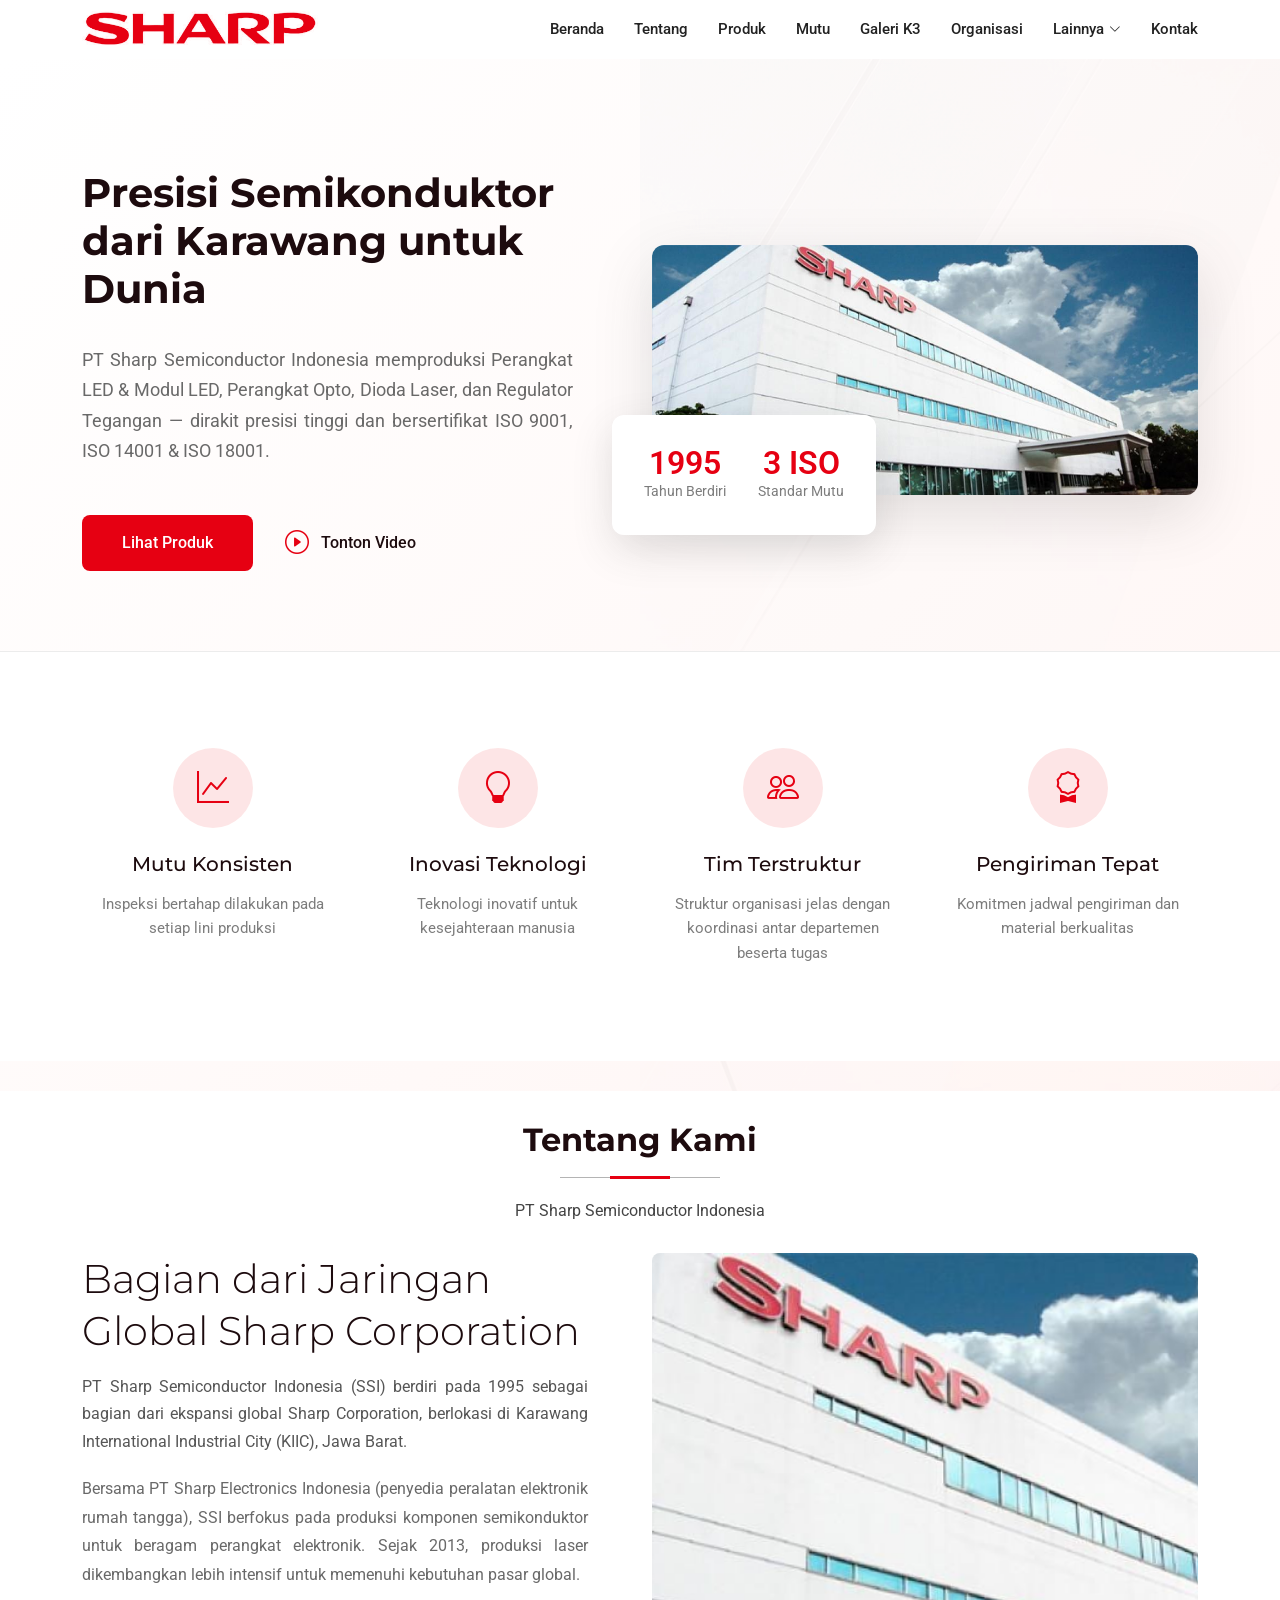
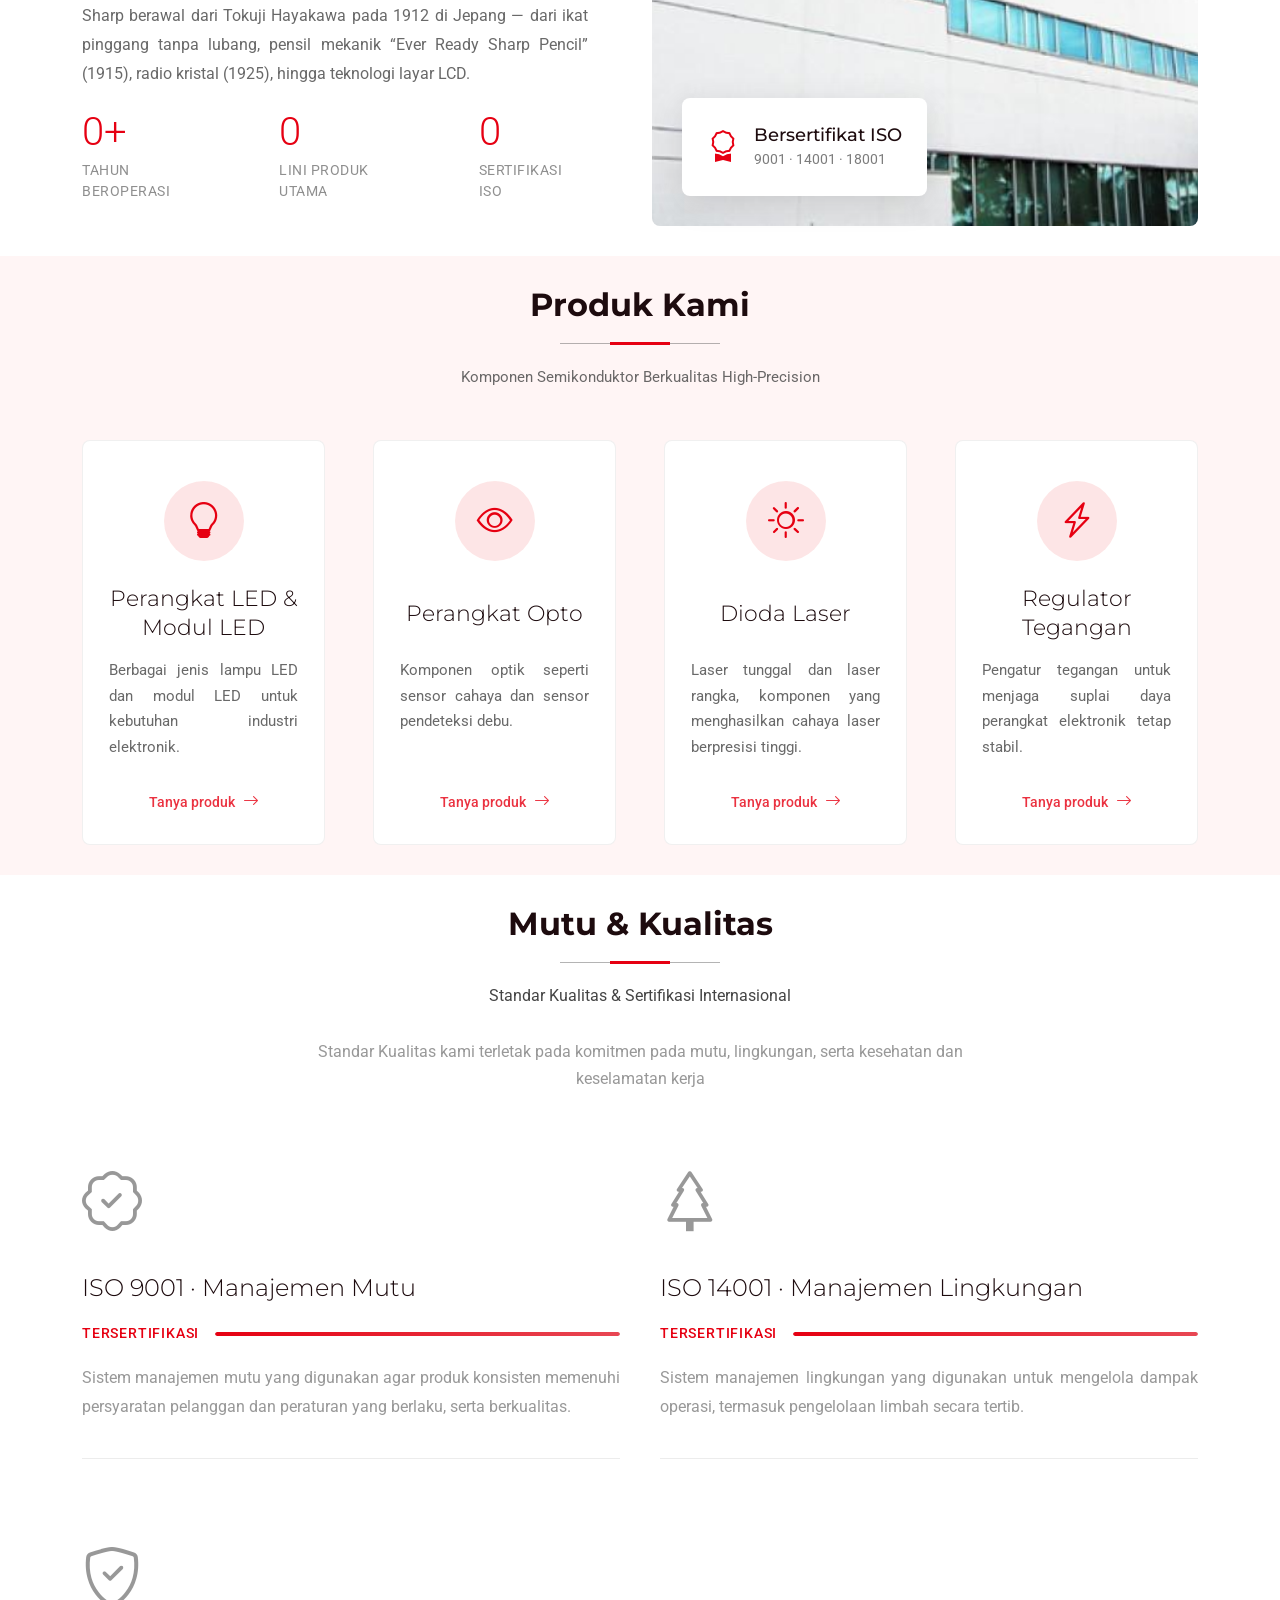
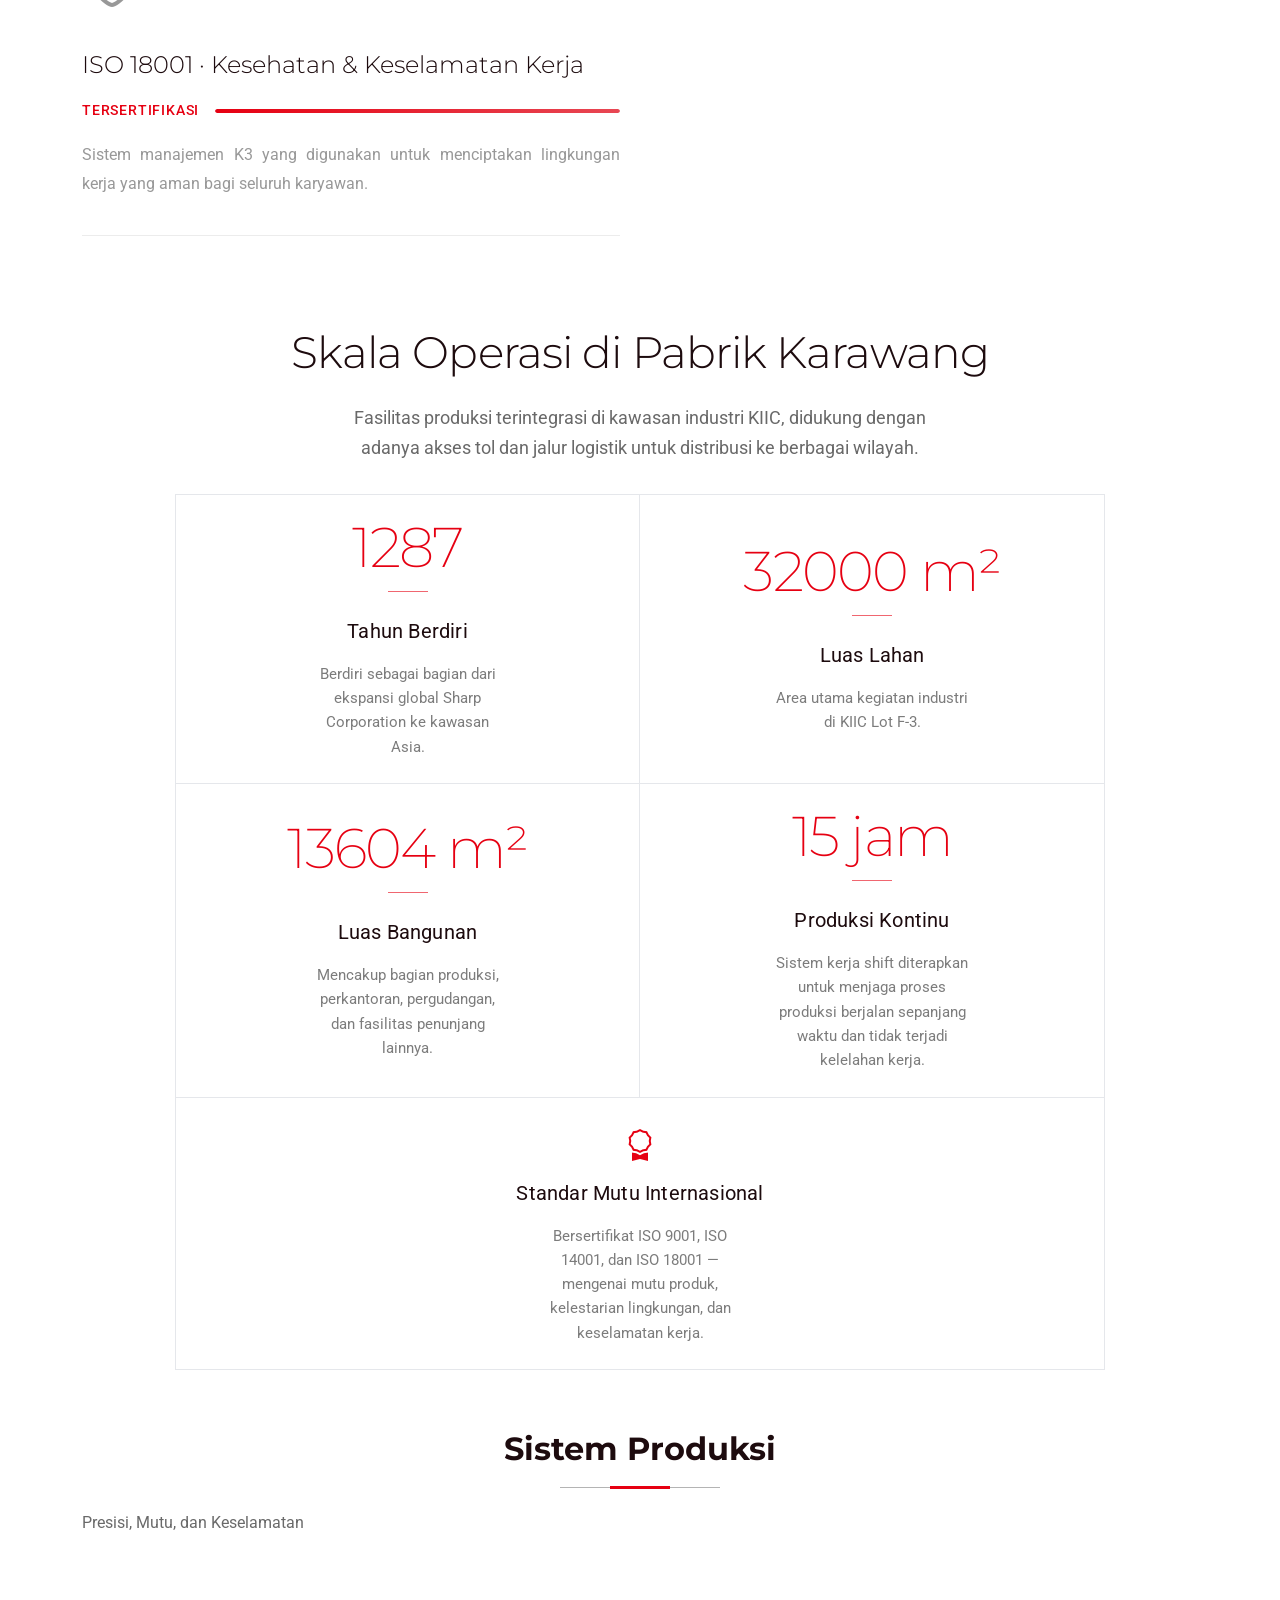
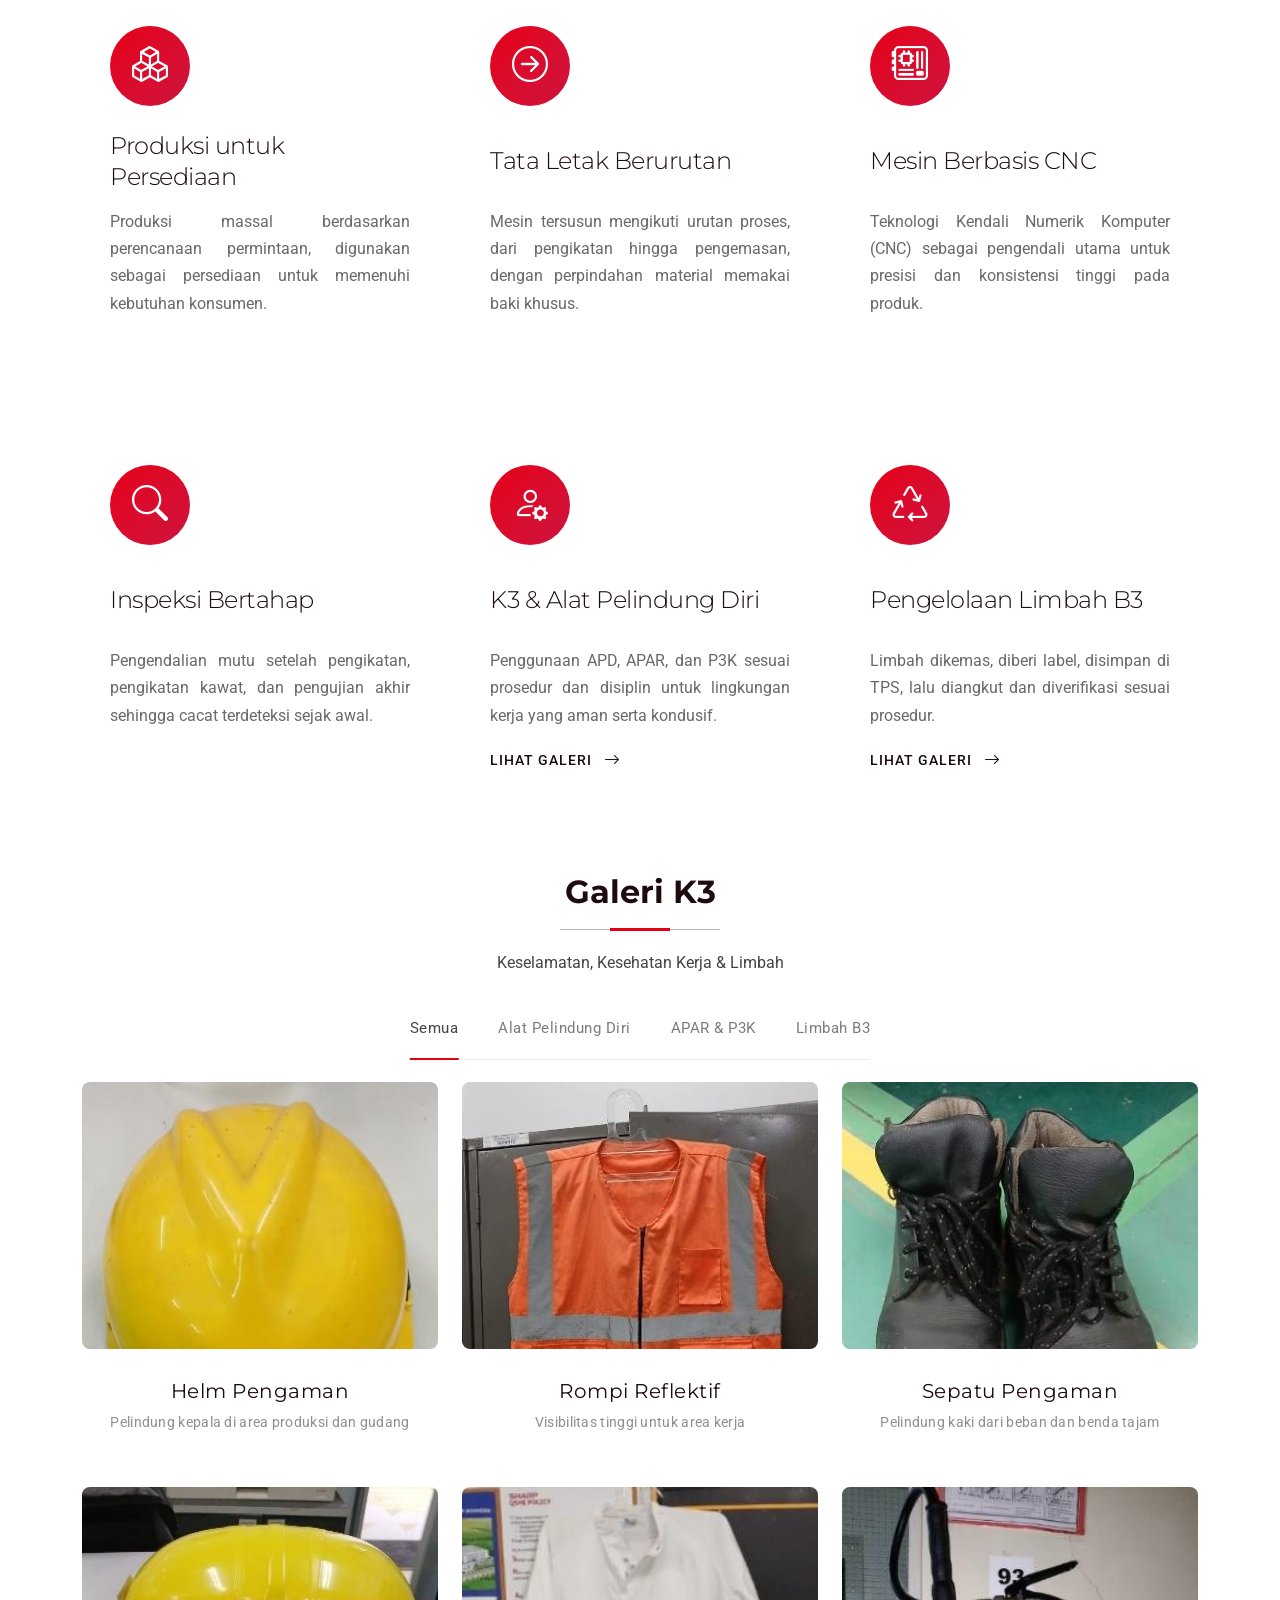
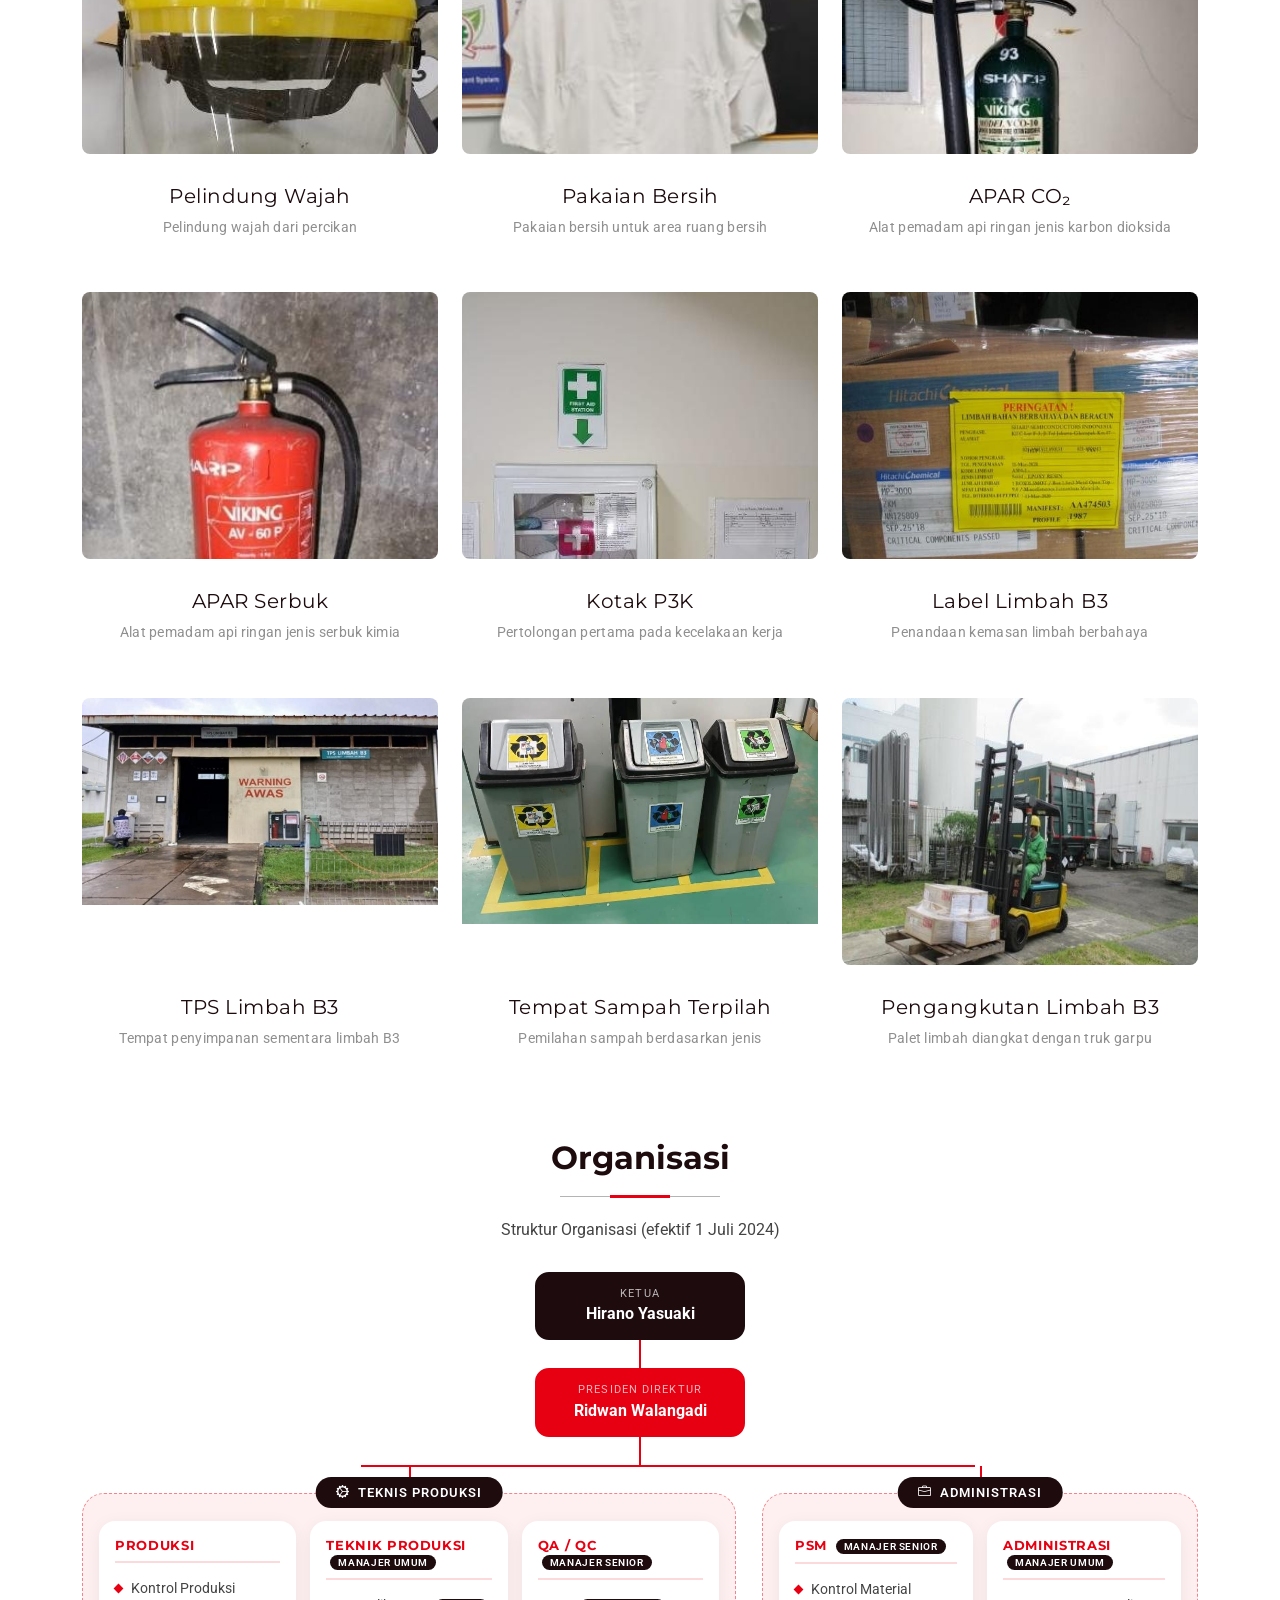
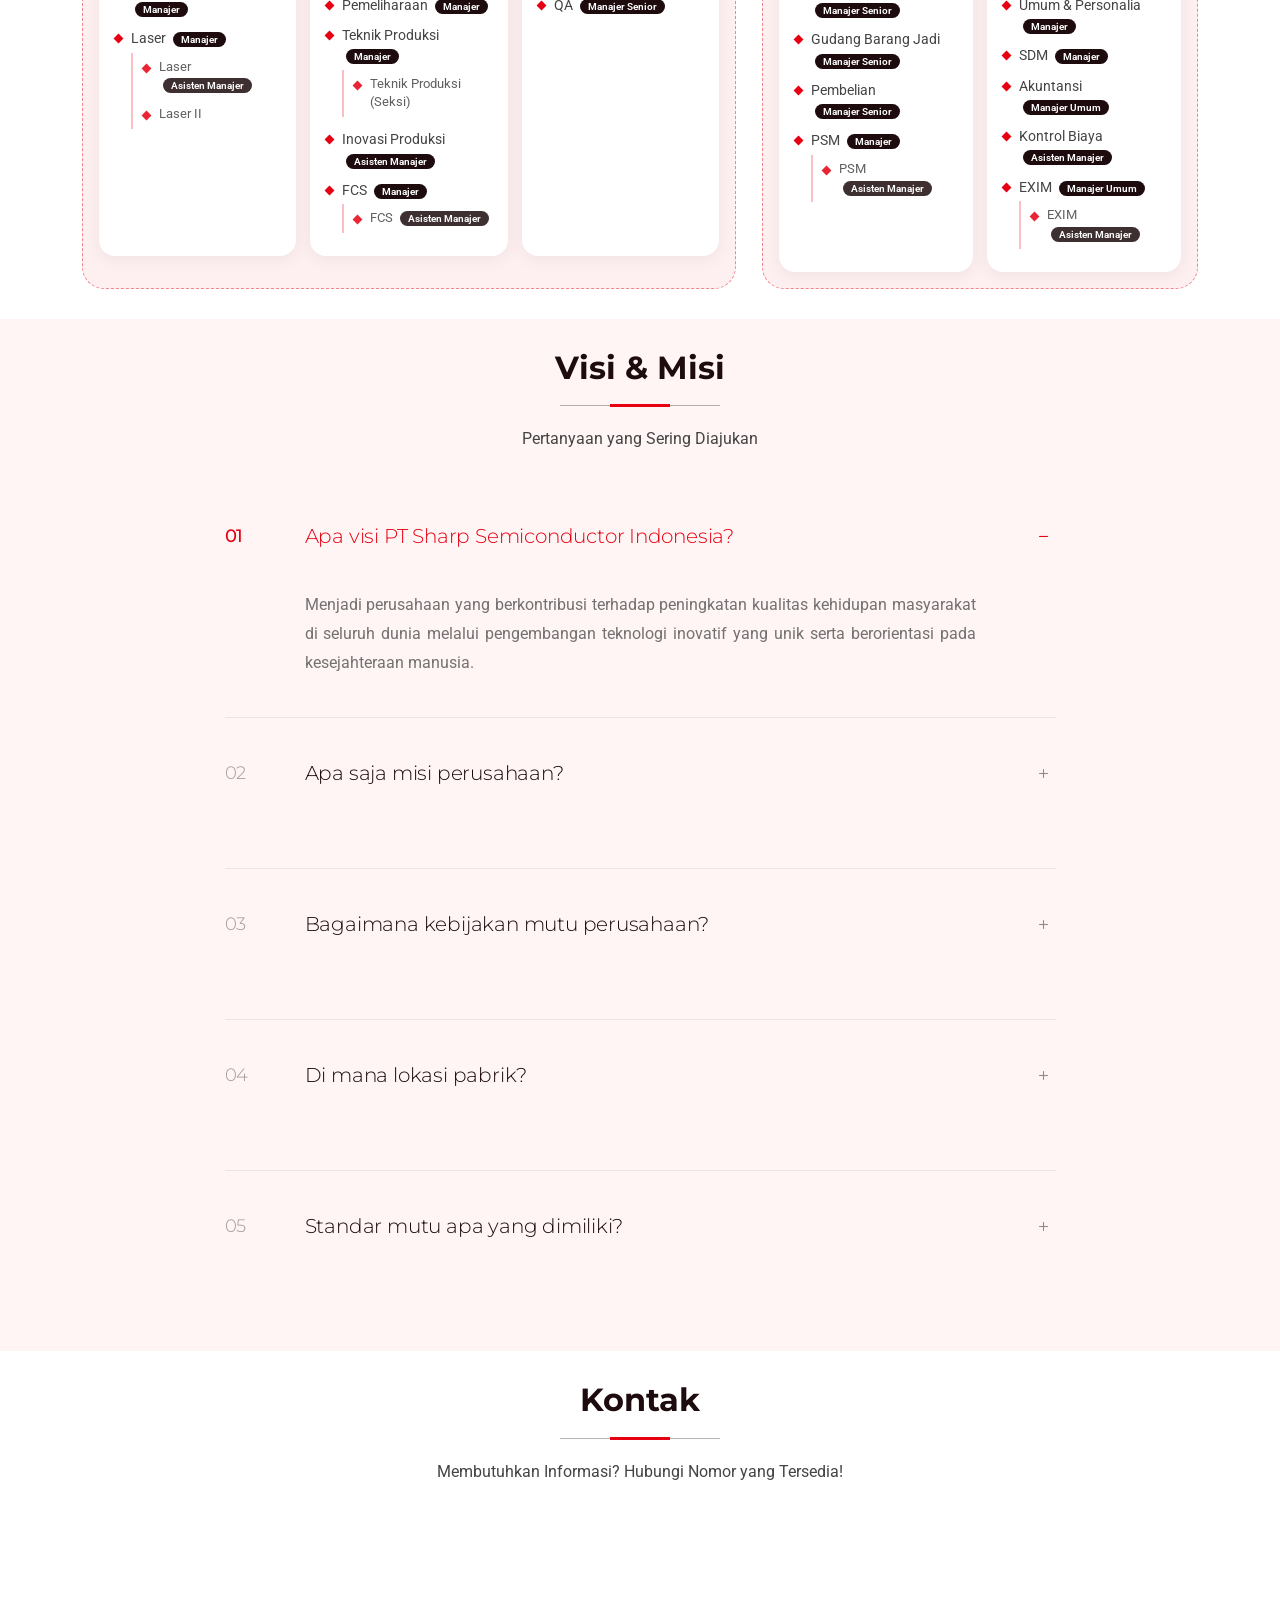
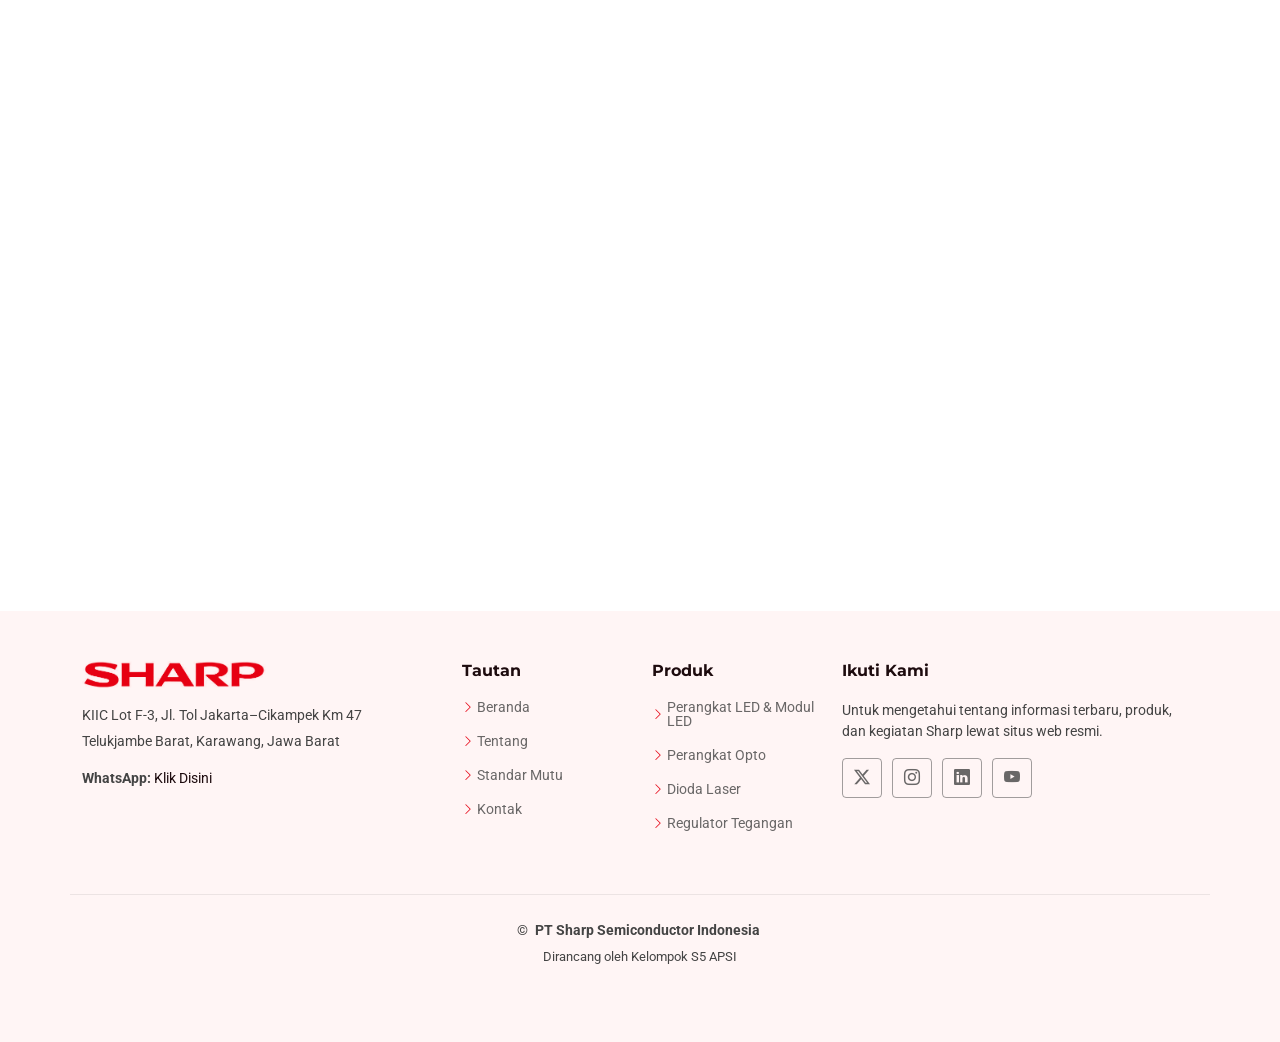
==== index.html @ a624e4e2 "Update index.html" ====
<!DOCTYPE html>
<html lang="id">

<head>
  <meta charset="utf-8">
  <meta content="width=device-width, initial-scale=1.0" name="viewport">
  <title>PT Sharp Semiconductor Indonesia — LED, Opto, Dioda Laser &amp; Regulator Tegangan</title>
  <meta name="description" content="PT Sharp Semiconductor Indonesia, Karawang: Perangkat LED &amp; Modul LED, Perangkat Opto, Dioda Laser, Regulator Tegangan. Bersertifikat ISO 9001, ISO 14001, ISO 18001.">
  <meta name="keywords" content="Sharp Semiconductor Indonesia, LED, perangkat opto, dioda laser, regulator tegangan, ISO 9001, ISO 14001, ISO 18001, Karawang">

  <!-- Favicons -->
  <link href="assets/img/favicon.png" rel="icon">
  <link href="assets/img/apple-touch-icon.png" rel="apple-touch-icon">

  <!-- Fonts -->
  <link href="https://fonts.googleapis.com" rel="preconnect">
  <link href="https://fonts.gstatic.com" rel="preconnect" crossorigin>
  <link href="https://fonts.googleapis.com/css2?family=Roboto:ital,wght@0,100;0,300;0,400;0,500;0,700;0,900;1,100;1,300;1,400;1,500;1,700;1,900&family=Open+Sans:ital,wght@0,300;0,400;0,500;0,600;0,700;0,800;1,300;1,400;1,500;1,600;1,700;1,800&family=Montserrat:ital,wght@0,100;0,200;0,300;0,400;0,500;0,600;0,700;0,800;0,900;1,100;1,200;1,300;1,400;1,500;1,600;1,700;1,800;1,900&display=swap" rel="stylesheet">

  <!-- Vendor CSS Files -->
  <link href="assets/vendor/bootstrap/css/bootstrap.min.css" rel="stylesheet">
  <link href="assets/vendor/bootstrap-icons/bootstrap-icons.css" rel="stylesheet">
  <link href="assets/vendor/aos/aos.css" rel="stylesheet">
  <link href="assets/vendor/glightbox/css/glightbox.min.css" rel="stylesheet">
  <link href="assets/vendor/swiper/swiper-bundle.min.css" rel="stylesheet">

  <!-- Main CSS File -->
  <link href="assets/css/main.css" rel="stylesheet">
  <link href="assets/css/sharp-extras.css" rel="stylesheet">

  <!-- =======================================================
  * Template Name: CoreBiz
  * Template URL: https://bootstrapmade.com/corebiz-bootstrap-business-template/
  * Updated: Aug 30 2025 with Bootstrap v5.3.8
  * Author: BootstrapMade.com
  * License: https://bootstrapmade.com/license/
  ======================================================== -->
</head>

<body class="index-page">

  <header id="header" class="header sticky-top">

      <div class="container position-relative d-flex align-items-center justify-content-between">
        <a href="index.html" class="logo d-flex align-items-center">
          <img src="assets/img/sharp/logo-red.png" alt="SHARP">
        </a>

        <nav id="navmenu" class="navmenu">
          <ul>
            <li><a href="#hero" class="active">Beranda</a></li>
            <li><a href="#about">Tentang</a></li>
            <li><a href="#featured-services">Produk</a></li>
            <li><a href="#skills">Mutu</a></li>
            <li><a href="#portfolio">Galeri K3</a></li>
            <li><a href="#team">Organisasi</a></li>
            <li class="dropdown"><a href="#"><span>Lainnya</span> <i class="bi bi-chevron-down toggle-dropdown"></i></a>
              <ul>
                <li><a href="#services">Sistem Produksi</a></li>
                <li><a href="#faq">Visi, Misi &amp; Kebijakan Mutu</a></li>
                <li><a href="#lokasi">Lokasi &amp; Peta</a></li>
              </ul>
            </li>
            <li><a href="#contact">Kontak</a></li>
          </ul>
          <i class="mobile-nav-toggle d-xl-none bi bi-list"></i>
        </nav>

      </div>

    </div>

  </header>

  <main class="main">

    <!-- Hero Section -->
    <section id="hero" class="hero section">

      <div class="hero-content">
        <div class="container">
          <div class="row align-items-center">
            <div class="col-lg-6" data-aos="fade-up" data-aos-delay="100">
              <div class="content">
                <h1>Presisi Semikonduktor dari Karawang untuk Dunia</h1>
                <p>PT Sharp Semiconductor Indonesia memproduksi Perangkat LED &amp; Modul LED, Perangkat Opto, Dioda Laser, dan Regulator Tegangan — dirakit presisi tinggi dan bersertifikat ISO 9001, ISO 14001 &amp; ISO 18001.</p>
                <div class="cta-group">
                  <a href="#featured-services" class="btn-primary">Lihat Produk</a>
                  <a href="https://youtu.be/_nTZShgOJjQ" class="btn-secondary glightbox">
                    <i class="bi bi-play-circle"></i>
                    <span>Tonton Video</span>
                  </a>
                </div>
              </div>
            </div>
            <div class="col-lg-6" data-aos="fade-up" data-aos-delay="200">
              <div class="hero-image">
                <img src="assets/img/sharp/gedung.jpg" alt="Gedung PT Sharp Semiconductor Indonesia" class="img-fluid">
                <div class="floating-card" data-aos="fade-up" data-aos-delay="300">
                  <div class="card-content">
                    <div class="metric">
                      <span class="number">1995</span>
                      <span class="label">Tahun Berdiri</span>
                    </div>
                    <div class="metric">
                      <span class="number">3 ISO</span>
                      <span class="label">Standar Mutu</span>
                    </div>
                  </div>
                </div>
              </div>
            </div>
          </div>
        </div>

        <div class="hero-features">
          <div class="container">
            <div class="row">
              <div class="col-lg-3 col-md-6" data-aos="fade-up" data-aos-delay="100">
                <div class="feature-item">
                  <div class="icon">
                    <i class="bi bi-graph-up"></i>
                  </div>
                  <h4>Mutu Konsisten</h4>
                  <p>Inspeksi bertahap dilakukan pada setiap lini produksi</p>
                </div>
              </div>
              <div class="col-lg-3 col-md-6" data-aos="fade-up" data-aos-delay="200">
                <div class="feature-item">
                  <div class="icon">
                    <i class="bi bi-lightbulb"></i>
                  </div>
                  <h4>Inovasi Teknologi</h4>
                  <p>Teknologi inovatif untuk kesejahteraan manusia</p>
                </div>
              </div>
              <div class="col-lg-3 col-md-6" data-aos="fade-up" data-aos-delay="300">
                <div class="feature-item">
                  <div class="icon">
                    <i class="bi bi-people"></i>
                  </div>
                  <h4>Tim Terstruktur</h4>
                  <p>Struktur organisasi jelas dengan koordinasi antar departemen beserta tugas</p>
                </div>
              </div>
              <div class="col-lg-3 col-md-6" data-aos="fade-up" data-aos-delay="400">
                <div class="feature-item">
                  <div class="icon">
                    <i class="bi bi-award"></i>
                  </div>
                  <h4>Pengiriman Tepat</h4>
                  <p>Komitmen jadwal pengiriman dan material berkualitas</p>
                </div>
              </div>
            </div>
          </div>
        </div>

      </div>

    </section><!-- /Hero Section -->

<!-- About Section -->
    <section id="about" class="about section">

      <!-- Section Title -->
      <div class="container section-title" data-aos="fade-up">
        <h2>Tentang Kami</h2>
        <p>PT Sharp Semiconductor Indonesia</p>
      </div><!-- End Section Title -->

      <div class="container" data-aos="fade-up" data-aos-delay="100">

        <div class="row">
          <div class="col-lg-6" data-aos="fade-right" data-aos-delay="200">
            <div class="content">
              <h2>Bagian dari Jaringan Global Sharp Corporation</h2>
              <p class="lead">PT Sharp Semiconductor Indonesia (SSI) berdiri pada 1995 sebagai bagian dari ekspansi global Sharp Corporation, berlokasi di Karawang International Industrial City (KIIC), Jawa Barat.</p>

              <div class="description">
                <p>Bersama PT Sharp Electronics Indonesia (penyedia peralatan elektronik rumah tangga), SSI berfokus pada produksi komponen semikonduktor untuk beragam perangkat elektronik. Sejak 2013, produksi laser dikembangkan lebih intensif untuk memenuhi kebutuhan pasar global.</p>

                <p>Sharp berawal dari Tokuji Hayakawa pada 1912 di Jepang — dari ikat pinggang tanpa lubang, pensil mekanik “Ever Ready Sharp Pencil” (1915), radio kristal (1925), hingga teknologi layar LCD.</p>
              </div>

              <div class="stats-row">
                <div class="stat-item" data-aos="fade-up" data-aos-delay="300">
                  <div class="stat-number">
                    <span data-purecounter-start="0" data-purecounter-end="30" data-purecounter-duration="1" class="purecounter"></span>+
                  </div>
                  <div class="stat-label">Tahun Beroperasi</div>
                </div>

                <div class="stat-item" data-aos="fade-up" data-aos-delay="400">
                  <div class="stat-number">
                    <span data-purecounter-start="0" data-purecounter-end="4" data-purecounter-duration="1" class="purecounter"></span>
                  </div>
                  <div class="stat-label">Lini Produk Utama</div>
                </div>

                <div class="stat-item" data-aos="fade-up" data-aos-delay="500">
                  <div class="stat-number">
                    <span data-purecounter-start="0" data-purecounter-end="3" data-purecounter-duration="1" class="purecounter"></span>
                  </div>
                  <div class="stat-label">Sertifikasi ISO</div>
                </div>
              </div><!-- End Stats Row -->
            </div>
          </div>

          <div class="col-lg-6" data-aos="fade-left" data-aos-delay="200">
            <div class="image-container">
              <img src="assets/img/sharp/gedung.jpg" alt="Gedung PT Sharp Semiconductor Indonesia" class="img-fluid" style="object-fit:cover;object-position:38% center;width:100%;height:100%">
              <div class="image-overlay">
                <div class="overlay-content">
                  <i class="bi bi-award"></i>
                  <div class="overlay-text">
                    <h4>Bersertifikat ISO</h4>
                    <p>9001 · 14001 · 18001</p>
                  </div>
                </div>
              </div>
            </div>
          </div>
        </div>

      </div>

    </section><!-- /About Section -->
    
    <!-- Featured Services Section -->
    <section id="featured-services" class="featured-services section light-background">
      <div class="container section-title" data-aos="fade-up">
  <h2>Produk Kami</h2>
  <p style="text-align: center;">Komponen Semikonduktor Berkualitas High-Precision</p>
</div><!-- End Section Title -->
      <div class="container" data-aos="fade-up" data-aos-delay="100">

        <div class="row g-5">

          <div class="col-lg-3 col-md-6" data-aos="fade-up" data-aos-delay="200">
            <div class="service-item">
              <div class="service-icon">
                <i class="bi bi-lightbulb"></i>
              </div>
              <h3>Perangkat LED &amp; Modul LED</h3>
              <p>Berbagai jenis lampu LED dan modul LED untuk kebutuhan industri elektronik.</p>
              <a href="#contact" class="service-link" data-wa="Halo Sharp Semiconductor Indonesia, saya tertarik dengan produk Perangkat LED &amp; Modul LED. Boleh minta informasi spesifikasi dan prosedur pemesanannya?">
                <span>Tanya produk</span>
                <i class="bi bi-arrow-right"></i>
              </a>
            </div>
          </div><!-- End Service Item -->

          <div class="col-lg-3 col-md-6" data-aos="fade-up" data-aos-delay="300">
            <div class="service-item">
              <div class="service-icon">
                <i class="bi bi-eye"></i>
              </div>
              <h3>Perangkat Opto</h3>
              <p>Komponen optik seperti sensor cahaya dan sensor pendeteksi debu.</p>
              <a href="#contact" class="service-link" data-wa="Halo Sharp Semiconductor Indonesia, saya ingin bertanya mengenai produk Perangkat Opto. Mohon informasinya.">
                <span>Tanya produk</span>
                <i class="bi bi-arrow-right"></i>
              </a>
            </div>
          </div><!-- End Service Item -->

          <div class="col-lg-3 col-md-6" data-aos="fade-up" data-aos-delay="400">
            <div class="service-item">
              <div class="service-icon">
                <i class="bi bi-brightness-high"></i>
              </div>
              <h3>Dioda Laser</h3>
              <p>Laser tunggal dan laser rangka, komponen yang menghasilkan cahaya laser berpresisi tinggi.</p>
              <a href="#contact" class="service-link" data-wa="Halo Sharp Semiconductor Indonesia, saya ingin mengetahui lebih lanjut tentang produk Dioda Laser. Boleh dibantu informasinya?">
                <span>Tanya produk</span>
                <i class="bi bi-arrow-right"></i>
              </a>
            </div>
          </div><!-- End Service Item -->

          <div class="col-lg-3 col-md-6" data-aos="fade-up" data-aos-delay="500">
            <div class="service-item">
              <div class="service-icon">
                <i class="bi bi-lightning-charge"></i>
              </div>
              <h3>Regulator Tegangan</h3>
              <p>Pengatur tegangan untuk menjaga suplai daya perangkat elektronik tetap stabil.</p>
              <a href="#contact" class="service-link" data-wa="Halo Sharp Semiconductor Indonesia, saya ingin bertanya mengenai produk Regulator Tegangan. Mohon informasi detailnya.">
                <span>Tanya produk</span>
                <i class="bi bi-arrow-right"></i>
              </a>
            </div>
          </div><!-- End Service Item -->

        </div>

      </div>
</section><!-- /Featured Services Section -->
    
    <!-- Skills Section -->
    <section id="skills" class="skills section">

      <!-- Section Title -->
      <div class="container section-title" data-aos="fade-up">
        <h2>Mutu & Kualitas</h2>
        <p>Standar Kualitas & Sertifikasi Internasional</p>
      </div><!-- End Section Title -->

      <div class="container" data-aos="fade-up" data-aos-delay="100">
        <div class="row justify-content-center">
          <div class="col-lg-8">
            <div class="intro-content text-center mb-5" data-aos="fade-up" data-aos-delay="150">
              <p class="lead-text">Standar Kualitas kami terletak pada komitmen pada mutu, lingkungan, serta kesehatan dan keselamatan kerja</p>
            </div>
          </div>
        </div>

        <div class="skills-grid">
          <div class="skill-item skills-animation" data-aos="fade-up" data-aos-delay="200">
            <div class="skill-icon">
              <i class="bi bi-patch-check"></i>
            </div>
            <h3 class="skill-name">ISO 9001 · Manajemen Mutu</h3>
            <div class="skill-level">
              <span class="level-text">Tersertifikasi</span>
              <div class="progress-track progress">
                <div class="progress-bar" role="progressbar" aria-valuenow="100" aria-valuemin="0" aria-valuemax="100"></div>
              </div>
            </div>
            <p class="skill-description">Sistem manajemen mutu yang digunakan agar produk konsisten memenuhi persyaratan pelanggan dan peraturan yang berlaku, serta berkualitas.</p>
          </div>
          <div class="skill-item skills-animation" data-aos="fade-up" data-aos-delay="250">
            <div class="skill-icon">
              <i class="bi bi-tree"></i>
            </div>
            <h3 class="skill-name">ISO 14001 · Manajemen Lingkungan</h3>
            <div class="skill-level">
              <span class="level-text">Tersertifikasi</span>
              <div class="progress-track progress">
                <div class="progress-bar" role="progressbar" aria-valuenow="100" aria-valuemin="0" aria-valuemax="100"></div>
              </div>
            </div>
            <p class="skill-description">Sistem manajemen lingkungan yang digunakan untuk mengelola dampak operasi, termasuk pengelolaan limbah secara tertib.</p>
          </div>
          <div class="skill-item skills-animation" data-aos="fade-up" data-aos-delay="300">
            <div class="skill-icon">
              <i class="bi bi-shield-check"></i>
            </div>
            <h3 class="skill-name">ISO 18001 · Kesehatan &amp; Keselamatan Kerja</h3>
            <div class="skill-level">
              <span class="level-text">Tersertifikasi</span>
              <div class="progress-track progress">
                <div class="progress-bar" role="progressbar" aria-valuenow="100" aria-valuemin="0" aria-valuemax="100"></div>
              </div>
            </div>
            <p class="skill-description">Sistem manajemen K3 yang digunakan untuk menciptakan lingkungan kerja yang aman bagi seluruh karyawan.</p>
          </div>
        </div>

      </div>

    </section><!-- /Skills Section -->

    <!-- Stats Section -->
    <section id="stats" class="stats section">

      <div class="container" data-aos="fade-up" data-aos-delay="100">

        <div class="row justify-content-center mb-5">
          <div class="col-lg-8 text-center" data-aos="fade-up" data-aos-delay="200">
            <h2 class="section-headline mb-4">Skala Operasi di Pabrik Karawang</h2>
            <p class="section-description">Fasilitas produksi terintegrasi di kawasan industri KIIC, didukung dengan adanya akses tol dan jalur logistik untuk distribusi ke berbagai wilayah.</p>
          </div>
        </div>

        <div class="stats-grid row g-0 justify-content-center">
          <div class="col-lg-10">
            <div class="row g-0">
              
              <!-- Kartu 1: Tahun Berdiri -->
              <div class="col-md-6" data-aos="fade-up" data-aos-delay="100">
                <div class="stat-item text-center p-4 h-100 d-flex flex-column justify-content-center" style="border: 1px solid #e5e7eb; background: #ffffff;">
                  <div class="stat-content">
                    <div class="stat-number">
                      <span data-purecounter-start="0" data-purecounter-end="1995" data-purecounter-duration="2" class="purecounter"></span>
                    </div>
                    <div class="stat-divider"></div>
                    <div class="stat-label">Tahun Berdiri</div>
                    <p class="stat-description mb-0">Berdiri sebagai bagian dari ekspansi global Sharp Corporation ke kawasan Asia.</p>
                  </div>
                </div>
              </div>

              <!-- Kartu 2: Luas Lahan -->
              <div class="col-md-6" data-aos="fade-up" data-aos-delay="200">
                <div class="stat-item text-center p-4 h-100 d-flex flex-column justify-content-center" style="border: 1px solid #e5e7eb; border-left: 0; background: #ffffff;">
                  <div class="stat-content">
                    <div class="stat-number">
                      <span data-purecounter-start="0" data-purecounter-end="50000" data-purecounter-duration="2" class="purecounter"></span> m²
                    </div>
                    <div class="stat-divider"></div>
                    <div class="stat-label">Luas Lahan</div>
                    <p class="stat-description mb-0">Area utama kegiatan industri di KIIC Lot F-3.</p>
                  </div>
                </div>
              </div>

              <!-- Kartu 3: Luas Bangunan -->
              <div class="col-md-6" data-aos="fade-up" data-aos-delay="300">
                <div class="stat-item text-center p-4 h-100 d-flex flex-column justify-content-center" style="border: 1px solid #e5e7eb; border-top: 0; background: #ffffff;">
                  <div class="stat-content">
                    <div class="stat-number">
                      <span data-purecounter-start="0" data-purecounter-end="21424" data-purecounter-duration="2" class="purecounter"></span> m²
                    </div>
                    <div class="stat-divider"></div>
                    <div class="stat-label">Luas Bangunan</div>
                    <p class="stat-description mb-0">Mencakup bagian produksi, perkantoran, pergudangan, dan fasilitas penunjang lainnya.</p>
                  </div>
                </div>
              </div>

              <!-- Kartu 4: Produksi Kontinu -->
              <div class="col-md-6" data-aos="fade-up" data-aos-delay="400">
                <div class="stat-item text-center p-4 h-100 d-flex flex-column justify-content-center" style="border: 1px solid #e5e7eb; border-top: 0; border-left: 0; background: #ffffff;">
                  <div class="stat-content">
                    <div class="stat-number">
                      <span data-purecounter-start="0" data-purecounter-end="24" data-purecounter-duration="2" class="purecounter"></span> jam
                    </div>
                    <div class="stat-divider"></div>
                    <div class="stat-label">Produksi Kontinu</div>
                    <p class="stat-description mb-0">Sistem kerja shift diterapkan untuk menjaga proses produksi berjalan sepanjang waktu dan tidak terjadi kelelahan kerja.</p>
                  </div>
                </div>
              </div>

              <!-- Kartu 5: Standar Mutu Internasional -->
              <div class="col-12" data-aos="fade-up" data-aos-delay="500">
                <div class="stat-item text-center p-4" style="border: 1px solid #e5e7eb; border-top: 0; background: #ffffff;">
                  <div class="stat-content">
                    <div class="badge-icon mb-2">
                      <i class="bi bi-award" style="font-size: 2rem; color: #e60012;"></i>
                    </div>
                    <div class="stat-label">Standar Mutu Internasional</div>
                    <p class="stat-description mb-0">Bersertifikat ISO 9001, ISO 14001, dan ISO 18001 — mengenai mutu produk, kelestarian lingkungan, dan keselamatan kerja.</p>
                  </div>
                </div>
              </div>

            </div>
          </div>
        </div>
      </div>

    </section><!-- /Stats Section -->



    <!-- Services Section -->
    <section id="services" class="services section">

      <!-- Section Title -->
      <div class="container section-title" data-aos="fade-up">
        <h2>Sistem Produksi</h2>
        <p>Presisi, Mutu, dan Keselamatan</p>
      </div><!-- End Section Title -->

      <div class="container" data-aos="fade-up" data-aos-delay="100">

        <div class="row gy-5">

          <div class="col-lg-4 col-md-6" data-aos="fade-up" data-aos-delay="200">
            <div class="service-item">
              <div class="service-icon">
                <i class="bi bi-boxes"></i>
              </div>
              <h3>Produksi untuk Persediaan</h3>
              <p>Produksi massal berdasarkan perencanaan permintaan, digunakan sebagai persediaan untuk memenuhi kebutuhan konsumen.</p>
            </div>
          </div>

          <div class="col-lg-4 col-md-6" data-aos="fade-up" data-aos-delay="250">
            <div class="service-item">
              <div class="service-icon">
                <i class="bi bi-arrow-right-circle"></i>
              </div>
              <h3>Tata Letak Berurutan</h3>
              <p>Mesin tersusun mengikuti urutan proses, dari pengikatan hingga pengemasan, dengan perpindahan material memakai baki khusus.</p>
            </div>
          </div>

          <div class="col-lg-4 col-md-6" data-aos="fade-up" data-aos-delay="300">
            <div class="service-item">
              <div class="service-icon">
                <i class="bi bi-motherboard"></i>
              </div>
              <h3>Mesin Berbasis CNC</h3>
              <p>Teknologi Kendali Numerik Komputer (CNC) sebagai pengendali utama untuk presisi dan konsistensi tinggi pada produk.</p>
            </div>
          </div>

          <div class="col-lg-4 col-md-6" data-aos="fade-up" data-aos-delay="350">
            <div class="service-item">
              <div class="service-icon">
                <i class="bi bi-search"></i>
              </div>
              <h3>Inspeksi Bertahap</h3>
              <p>Pengendalian mutu setelah pengikatan, pengikatan kawat, dan pengujian akhir sehingga cacat terdeteksi sejak awal.</p>
            </div>
          </div>

          <div class="col-lg-4 col-md-6" data-aos="fade-up" data-aos-delay="400">
            <div class="service-item">
              <div class="service-icon">
                <i class="bi bi-person-gear"></i>
              </div>
              <h3>K3 &amp; Alat Pelindung Diri</h3>
              <p>Penggunaan APD, APAR, dan P3K sesuai prosedur dan disiplin untuk lingkungan kerja yang aman serta kondusif.</p>
              <a href="#portfolio" class="service-link">
                <span>Lihat Galeri</span>
                <i class="bi bi-arrow-right"></i>
              </a>
            </div>
          </div>

          <div class="col-lg-4 col-md-6" data-aos="fade-up" data-aos-delay="450">
            <div class="service-item">
              <div class="service-icon">
                <i class="bi bi-recycle"></i>
              </div>
              <h3>Pengelolaan Limbah B3</h3>
              <p>Limbah dikemas, diberi label, disimpan di TPS, lalu diangkut dan diverifikasi sesuai prosedur.</p>
              <a href="#portfolio" class="service-link">
                <span>Lihat Galeri</span>
                <i class="bi bi-arrow-right"></i>
              </a>
            </div>
          </div>

        </div>

      </div>

    </section><!-- /Services Section -->



    <!-- Portfolio Section -->
    <section id="portfolio" class="portfolio section">

      <!-- Section Title -->
      <div class="container section-title" data-aos="fade-up">
        <h2>Galeri K3</h2>
        <p>Keselamatan, Kesehatan Kerja &amp; Limbah</p>
      </div><!-- End Section Title -->

      <div class="container" data-aos="fade-up" data-aos-delay="100">

        <div class="isotope-layout" data-default-filter="*" data-layout="fitRows" data-sort="original-order">

          <div class="portfolio-filters-wrapper" data-aos="fade-up" data-aos-delay="100">
            <ul class="portfolio-filters isotope-filters">
              <li data-filter="*" class="filter-active">Semua</li>
              <li data-filter=".filter-apd">Alat Pelindung Diri</li>
              <li data-filter=".filter-proteksi">APAR &amp; P3K</li>
              <li data-filter=".filter-limbah">Limbah B3</li>
            </ul>
          </div>

          <div class="row gy-4 portfolio-grid isotope-container" data-aos="fade-up" data-aos-delay="200">

            <div class="col-lg-4 col-md-6 portfolio-item isotope-item filter-apd">
              <div class="portfolio-card">
                <div class="image-container">
                  <img src="assets/img/sharp/k3/helm.jpg" class="img-fluid" alt="Helm Pengaman" loading="lazy">
                  <div class="overlay">
                    <div class="overlay-content">
                      <a href="assets/img/sharp/k3/helm.jpg" class="glightbox zoom-link" title="Helm Pengaman">
                        <i class="bi bi-zoom-in"></i>
                      </a>
                    </div>
                  </div>
                </div>
                <div class="content">
                  <h3>Helm Pengaman</h3>
                  <p>Pelindung kepala di area produksi dan gudang</p>
                </div>
              </div>
            </div><!-- End Portfolio Item -->

            <div class="col-lg-4 col-md-6 portfolio-item isotope-item filter-apd">
              <div class="portfolio-card">
                <div class="image-container">
                  <img src="assets/img/sharp/k3/rompi.jpg" class="img-fluid" alt="Rompi Reflektif" loading="lazy">
                  <div class="overlay">
                    <div class="overlay-content">
                      <a href="assets/img/sharp/k3/rompi.jpg" class="glightbox zoom-link" title="Rompi Reflektif">
                        <i class="bi bi-zoom-in"></i>
                      </a>
                    </div>
                  </div>
                </div>
                <div class="content">
                  <h3>Rompi Reflektif</h3>
                  <p>Visibilitas tinggi untuk area kerja</p>
                </div>
              </div>
            </div><!-- End Portfolio Item -->

            <div class="col-lg-4 col-md-6 portfolio-item isotope-item filter-apd">
              <div class="portfolio-card">
                <div class="image-container">
                  <img src="assets/img/sharp/k3/sepatu-safety.jpg" class="img-fluid" alt="Sepatu Pengaman" loading="lazy">
                  <div class="overlay">
                    <div class="overlay-content">
                      <a href="assets/img/sharp/k3/sepatu-safety.jpg" class="glightbox zoom-link" title="Sepatu Pengaman">
                        <i class="bi bi-zoom-in"></i>
                      </a>
                    </div>
                  </div>
                </div>
                <div class="content">
                  <h3>Sepatu Pengaman</h3>
                  <p>Pelindung kaki dari beban dan benda tajam</p>
                </div>
              </div>
            </div><!-- End Portfolio Item -->

            <div class="col-lg-4 col-md-6 portfolio-item isotope-item filter-apd">
              <div class="portfolio-card">
                <div class="image-container">
                  <img src="assets/img/sharp/k3/face-shield.jpg" class="img-fluid" alt="Pelindung Wajah" loading="lazy">
                  <div class="overlay">
                    <div class="overlay-content">
                      <a href="assets/img/sharp/k3/face-shield.jpg" class="glightbox zoom-link" title="Pelindung Wajah">
                        <i class="bi bi-zoom-in"></i>
                      </a>
                    </div>
                  </div>
                </div>
                <div class="content">
                  <h3>Pelindung Wajah</h3>
                  <p>Pelindung wajah dari percikan</p>
                </div>
              </div>
            </div><!-- End Portfolio Item -->

            <div class="col-lg-4 col-md-6 portfolio-item isotope-item filter-apd">
              <div class="portfolio-card">
                <div class="image-container">
                  <img src="assets/img/sharp/k3/clean-wear.jpg" class="img-fluid" alt="Pakaian Bersih" loading="lazy">
                  <div class="overlay">
                    <div class="overlay-content">
                      <a href="assets/img/sharp/k3/clean-wear.jpg" class="glightbox zoom-link" title="Pakaian Bersih">
                        <i class="bi bi-zoom-in"></i>
                      </a>
                    </div>
                  </div>
                </div>
                <div class="content">
                  <h3>Pakaian Bersih</h3>
                  <p>Pakaian bersih untuk area ruang bersih</p>
                </div>
              </div>
            </div><!-- End Portfolio Item -->

            <div class="col-lg-4 col-md-6 portfolio-item isotope-item filter-proteksi">
              <div class="portfolio-card">
                <div class="image-container">
                  <img src="assets/img/sharp/k3/apar-co2.jpg" class="img-fluid" alt="APAR CO₂" loading="lazy">
                  <div class="overlay">
                    <div class="overlay-content">
                      <a href="assets/img/sharp/k3/apar-co2.jpg" class="glightbox zoom-link" title="APAR CO₂">
                        <i class="bi bi-zoom-in"></i>
                      </a>
                    </div>
                  </div>
                </div>
                <div class="content">
                  <h3>APAR CO₂</h3>
                  <p>Alat pemadam api ringan jenis karbon dioksida</p>
                </div>
              </div>
            </div><!-- End Portfolio Item -->

            <div class="col-lg-4 col-md-6 portfolio-item isotope-item filter-proteksi">
              <div class="portfolio-card">
                <div class="image-container">
                  <img src="assets/img/sharp/k3/apar-powder.jpg" class="img-fluid" alt="APAR Serbuk" loading="lazy">
                  <div class="overlay">
                    <div class="overlay-content">
                      <a href="assets/img/sharp/k3/apar-powder.jpg" class="glightbox zoom-link" title="APAR Serbuk">
                        <i class="bi bi-zoom-in"></i>
                      </a>
                    </div>
                  </div>
                </div>
                <div class="content">
                  <h3>APAR Serbuk</h3>
                  <p>Alat pemadam api ringan jenis serbuk kimia</p>
                </div>
              </div>
            </div><!-- End Portfolio Item -->

            <div class="col-lg-4 col-md-6 portfolio-item isotope-item filter-proteksi">
              <div class="portfolio-card">
                <div class="image-container">
                  <img src="assets/img/sharp/k3/p3k.jpg" class="img-fluid" alt="Kotak P3K" loading="lazy">
                  <div class="overlay">
                    <div class="overlay-content">
                      <a href="assets/img/sharp/k3/p3k.jpg" class="glightbox zoom-link" title="Kotak P3K">
                        <i class="bi bi-zoom-in"></i>
                      </a>
                    </div>
                  </div>
                </div>
                <div class="content">
                  <h3>Kotak P3K</h3>
                  <p>Pertolongan pertama pada kecelakaan kerja</p>
                </div>
              </div>
            </div><!-- End Portfolio Item -->

            <div class="col-lg-4 col-md-6 portfolio-item isotope-item filter-limbah">
              <div class="portfolio-card">
                <div class="image-container">
                  <img src="assets/img/sharp/k3/label-b3.jpg" class="img-fluid" alt="Label Limbah B3" loading="lazy">
                  <div class="overlay">
                    <div class="overlay-content">
                      <a href="assets/img/sharp/k3/label-b3.jpg" class="glightbox zoom-link" title="Label Limbah B3">
                        <i class="bi bi-zoom-in"></i>
                      </a>
                    </div>
                  </div>
                </div>
                <div class="content">
                  <h3>Label Limbah B3</h3>
                  <p>Penandaan kemasan limbah berbahaya</p>
                </div>
              </div>
            </div><!-- End Portfolio Item -->

            <div class="col-lg-4 col-md-6 portfolio-item isotope-item filter-limbah">
              <div class="portfolio-card">
                <div class="image-container">
                  <img src="assets/img/sharp/k3/tps-b3.jpg" class="img-fluid" alt="TPS Limbah B3" loading="lazy">
                  <div class="overlay">
                    <div class="overlay-content">
                      <a href="assets/img/sharp/k3/tps-b3.jpg" class="glightbox zoom-link" title="TPS Limbah B3">
                        <i class="bi bi-zoom-in"></i>
                      </a>
                    </div>
                  </div>
                </div>
                <div class="content">
                  <h3>TPS Limbah B3</h3>
                  <p>Tempat penyimpanan sementara limbah B3</p>
                </div>
              </div>
            </div><!-- End Portfolio Item -->

            <div class="col-lg-4 col-md-6 portfolio-item isotope-item filter-limbah">
              <div class="portfolio-card">
                <div class="image-container">
                  <img src="assets/img/sharp/k3/tempat-sampah.jpg" class="img-fluid" alt="Tempat Sampah Terpilah" loading="lazy">
                  <div class="overlay">
                    <div class="overlay-content">
                      <a href="assets/img/sharp/k3/tempat-sampah.jpg" class="glightbox zoom-link" title="Tempat Sampah Terpilah">
                        <i class="bi bi-zoom-in"></i>
                      </a>
                    </div>
                  </div>
                </div>
                <div class="content">
                  <h3>Tempat Sampah Terpilah</h3>
                  <p>Pemilahan sampah berdasarkan jenis</p>
                </div>
              </div>
            </div><!-- End Portfolio Item -->

            <div class="col-lg-4 col-md-6 portfolio-item isotope-item filter-limbah">
              <div class="portfolio-card">
                <div class="image-container">
                  <img src="assets/img/sharp/k3/forklift-b3.jpg" class="img-fluid" alt="Pengangkutan Limbah B3" loading="lazy">
                  <div class="overlay">
                    <div class="overlay-content">
                      <a href="assets/img/sharp/k3/forklift-b3.jpg" class="glightbox zoom-link" title="Pengangkutan Limbah B3">
                        <i class="bi bi-zoom-in"></i>
                      </a>
                    </div>
                  </div>
                </div>
                <div class="content">
                  <h3>Pengangkutan Limbah B3</h3>
                  <p>Palet limbah diangkat dengan truk garpu</p>
                </div>
              </div>
            </div><!-- End Portfolio Item -->



          </div><!-- End Portfolio Grid -->

        </div>

      </div>

    </section><!-- /Portfolio Section -->

    <!-- Team Section -->
    <section id="team" class="team section">

      <!-- Section Title -->
      <div class="container section-title" data-aos="fade-up">
        <h2>Organisasi</h2>
        <p>Struktur Organisasi (efektif 1 Juli 2024)</p>
      </div><!-- End Section Title -->

      <div class="container" data-aos="fade-up" data-aos-delay="100">

        <div class="col-12">
          <div class="org-tree">
            <div class="org-node top"><small>Ketua</small><b>Hirano Yasuaki</b></div>
            <div class="org-v"></div>
            <div class="org-node pd"><small>Presiden Direktur</small><b>Ridwan Walangadi</b></div>
            <div class="org-v"></div>
            <div class="org-groups">
              <div class="org-group">
                <div class="org-gh"><i class="bi bi-gear-wide-connected"></i> Teknis Produksi</div>
                <div class="org-cols c3">
                  <div class="org-dept"><h6>Produksi</h6>
                    <ul><li>Kontrol Produksi <em>Manajer</em></li>
                      <li>Laser <em>Manajer</em><ul><li>Laser <em>Asisten Manajer</em></li><li>Laser II</li></ul></li></ul></div>
                  <div class="org-dept"><h6>Teknik Produksi <em>Manajer Umum</em></h6>
                    <ul><li>Pemeliharaan <em>Manajer</em></li>
                      <li>Teknik Produksi <em>Manajer</em><ul><li>Teknik Produksi (Seksi)</li></ul></li>
                      <li>Inovasi Produksi <em>Asisten Manajer</em></li>
                      <li>FCS <em>Manajer</em><ul><li>FCS <em>Asisten Manajer</em></li></ul></li></ul></div>
                  <div class="org-dept"><h6>QA / QC <em>Manajer Senior</em></h6>
                    <ul><li>QA <em>Manajer Senior</em></li></ul></div>
                </div>
              </div>
              <div class="org-group">
                <div class="org-gh"><i class="bi bi-briefcase"></i> Administrasi</div>
                <div class="org-cols c2">
                  <div class="org-dept"><h6>PSM <em>Manajer Senior</em></h6>
                    <ul><li>Kontrol Material <em>Manajer Senior</em></li>
                      <li>Gudang Barang Jadi <em>Manajer Senior</em></li>
                      <li>Pembelian <em>Manajer Senior</em></li>
                      <li>PSM <em>Manajer</em><ul><li>PSM <em>Asisten Manajer</em></li></ul></li></ul></div>
                  <div class="org-dept"><h6>Administrasi <em>Manajer Umum</em></h6>
                    <ul><li>Umum &amp; Personalia <em>Manajer</em></li>
                      <li>SDM <em>Manajer</em></li>
                      <li>Akuntansi <em>Manajer Umum</em></li>
                      <li>Kontrol Biaya <em>Asisten Manajer</em></li>
                      <li>EXIM <em>Manajer Umum</em><ul><li>EXIM <em>Asisten Manajer</em></li></ul></li></ul></div>
                </div>
              </div>
            </div>
          </div>
        </div>

      </div>

    </section><!-- /Team Section -->



    <!-- Faq Section -->
    <section id="faq" class="faq section light-background">

      <!-- Section Title -->
      <div class="container section-title" data-aos="fade-up">
        <h2>Visi &amp; Misi</h2>
        <p>Pertanyaan yang Sering Diajukan</p>
      </div><!-- End Section Title -->

      <div class="container" data-aos="fade-up" data-aos-delay="100">

        <div class="row justify-content-center">
          <div class="col-lg-9">

            <div class="faq-wrapper">
              <div class="faq-item faq-active" data-aos="fade-up" data-aos-delay="200">
                <div class="faq-header">
                  <span class="faq-number">01</span>
                  <h4>Apa visi PT Sharp Semiconductor Indonesia?</h4>
                  <div class="faq-toggle">
                    <i class="bi bi-plus"></i>
                    <i class="bi bi-dash"></i>
                  </div>
                </div>
                <div class="faq-content">
                  <div class="content-inner">
                    <p>Menjadi perusahaan yang berkontribusi terhadap peningkatan kualitas kehidupan masyarakat di seluruh dunia melalui pengembangan teknologi inovatif yang unik serta berorientasi pada kesejahteraan manusia.</p>
                  </div>
                </div>
              </div><!-- End FAQ Item -->

              <div class="faq-item" data-aos="fade-up" data-aos-delay="250">
                <div class="faq-header">
                  <span class="faq-number">02</span>
                  <h4>Apa saja misi perusahaan?</h4>
                  <div class="faq-toggle">
                    <i class="bi bi-plus"></i>
                    <i class="bi bi-dash"></i>
                  </div>
                </div>
                <div class="faq-content">
                  <div class="content-inner">
                    <p>(1) Mengembangkan dan memanfaatkan teknologi inovatif untuk meningkatkan kesejahteraan masyarakat; 
                      (2) mendorong pengembangan potensi karyawan serta peningkatan kualitas hidup; (3) mewujudkan kesejahteraan perusahaan yang selaras dengan kepuasan pelanggan, mitra bisnis, dan pemangku kepentingan; (4) menanamkan nilai kejujuran dan kreativitas; (5) membangun kerja sama yang harmonis serta menghadapi tantangan dengan sikap positif dan keberanian.</p>
                  </div>
                </div>
              </div><!-- End FAQ Item -->

              <div class="faq-item" data-aos="fade-up" data-aos-delay="300">
                <div class="faq-header">
                  <span class="faq-number">03</span>
                  <h4>Bagaimana kebijakan mutu perusahaan?</h4>
                  <div class="faq-toggle">
                    <i class="bi bi-plus"></i>
                    <i class="bi bi-dash"></i>
                  </div>
                </div>
                <div class="faq-content">
                  <div class="content-inner">
                    <p>Menyediakan produk bermutu sesuai spesifikasi pelanggan dan peraturan; menaikkan tingkat kualitas melalui sasaran mutu; akurat memenuhi jadwal pengiriman dan pengadaan material berkualitas; merespons cepat keluhan kualitas; serta proaktif melakukan peningkatan dan inovasi di semua aktivitas.</p>
                  </div>
                </div>
              </div><!-- End FAQ Item -->

              <div class="faq-item" data-aos="fade-up" data-aos-delay="350">
                <div class="faq-header">
                  <span class="faq-number">04</span>
                  <h4>Di mana lokasi pabrik?</h4>
                  <div class="faq-toggle">
                    <i class="bi bi-plus"></i>
                    <i class="bi bi-dash"></i>
                  </div>
                </div>
                <div class="faq-content">
                  <div class="content-inner">
                    <p>Karawang International Industrial City (KIIC) Lot F-3, Jl. Tol Jakarta–Cikampek Km 47, Kec. Telukjambe Barat, Kab. Karawang, Jawa Barat. Peta lengkap tersedia di bagian Kontak.</p>
                  </div>
                </div>
              </div><!-- End FAQ Item -->

              <div class="faq-item" data-aos="fade-up" data-aos-delay="400">
                <div class="faq-header">
                  <span class="faq-number">05</span>
                  <h4>Standar mutu apa yang dimiliki?</h4>
                  <div class="faq-toggle">
                    <i class="bi bi-plus"></i>
                    <i class="bi bi-dash"></i>
                  </div>
                </div>
                <div class="faq-content">
                  <div class="content-inner">
                    <p>Perusahaan bersertifikat ISO 9001 (manajemen mutu), ISO 14001 (manajemen lingkungan), dan ISO 18001 (kesehatan dan keselamatan kerja).</p>
                  </div>
                </div>
              </div><!-- End FAQ Item -->


            </div>

          </div>
        </div>

      </div>

    </section><!-- /Faq Section -->

<!-- Contact Section -->
    <section id="contact" class="contact section">
      <!-- Section Title -->
      <div class="container section-title" data-aos="fade-up">
        <h2>Kontak</h2>
        <p>Membutuhkan Informasi? Hubungi Nomor yang Tersedia!</p>
      </div><!-- End Section Title -->

      <div class="container" data-aos="fade-up" data-aos-delay="100">
        <div class="row g-4 align-items-stretch">

          <div class="col-lg-6 order-2 order-lg-1">
            <div id="lokasi" class="sx-map" data-aos="fade-up" data-aos-delay="100">
              <iframe title="Peta lokasi PT Sharp Semiconductor Indonesia" loading="lazy" referrerpolicy="no-referrer-when-downgrade" src="https://www.google.com/maps?q=PT+Sharp+Semiconductor+Indonesia,+KIIC,+Karawang&amp;hl=id&amp;z=15&amp;output=embed"></iframe>
            </div>
          </div>

          <div class="col-lg-6 order-1 order-lg-2" data-aos="fade-up" data-aos-delay="200">
            <div class="contact-sidebar">
              <div class="contact-header">
                <h3>Hubungi Kami</h3>
                <p>Pertanyaan produk, kerja sama, kunjungan, atau magang — kami siap membantu lewat WhatsApp dan situs web resmi Sharp.</p>
              </div>

              <div class="contact-methods">
                <div class="contact-method" data-aos="fade-in" data-aos-delay="350">
                  <div class="contact-icon">
                    <i class="bi bi-geo-alt"></i>
                  </div>
                  <div class="contact-details">
                    <span class="method-label">Alamat</span>
                    <p>KIIC Lot F-3, Jl. Tol Jakarta–Cikampek Km 47<br>Telukjambe Barat, Karawang, Jawa Barat</p>
                  </div>
                </div>

                <div class="contact-method" data-aos="fade-in" data-aos-delay="400">
                  <div class="contact-icon">
                    <i class="bi bi-whatsapp"></i>
                  </div>
                  <div class="contact-details">
                    <span class="method-label">WhatsApp</span>
                    <p><a href="https://wa.me/6281286080823?text=Halo%20Sharp%20Semiconductor%20Indonesia%2C%20saya%20ingin%20menghubungi%20Anda%20untuk%20menanyakan%20informasi.%20Mohon%20bantuannya%2C%20berikut%20data%20saya%3A%0A%0ANama%3A%20%0ANomor%20Telepon%3A%20%0AKategori%20keperluan%2Fsubjek%3A%20%0ADetail%20Pesanan%3A%20" target="_blank" rel="noopener">Klik Disini</a></p>
                  </div>
                </div>

                <div class="contact-method" data-aos="fade-in" data-aos-delay="450">
                  <div class="contact-icon">
                    <i class="bi bi-youtube"></i>
                  </div>
                  <div class="contact-details">
                    <span class="method-label">YouTube</span>
                    <p><a href="http://www.youtube.com/@sharp1ndonesia" target="_blank" rel="noopener">@sharp1ndonesia</a></p>
                  </div>
                </div>

                <div class="contact-method" data-aos="fade-in" data-aos-delay="500">
                  <div class="contact-icon">
                    <i class="bi bi-clock"></i>
                  </div>
                  <div class="contact-details">
                    <span class="method-label">Operasional</span>
                    <p>Produksi berjalan selama 24 jam<br>dengan sistem kerja shift</p>
                  </div>
                </div>
              </div>

              <div class="connect-section" data-aos="fade-up" data-aos-delay="550">
                <span class="connect-label">Ikuti kami</span>
                <div class="social-links">
                  <a href="https://www.linkedin.com/company/sharp/" target="_blank" rel="noopener" class="social-link"><i class="bi bi-linkedin"></i></a>
                  <a href="https://x.com/sharpindonesia" target="_blank" rel="noopener" class="social-link"><i class="bi bi-twitter-x"></i></a>
                  <a href="https://www.instagram.com/sharpindonesia/" target="_blank" rel="noopener" class="social-link"><i class="bi bi-instagram"></i></a>
                  <a href="http://www.youtube.com/@sharp1ndonesia" target="_blank" rel="noopener" class="social-link"><i class="bi bi-youtube"></i></a>
                </div>
              </div>
            </div>
          </div>

        </div>
      </div>
    </section><!-- /Contact Section -->
    
  </main>

  <footer id="footer" class="footer light-background">

    <div class="container footer-top">
      <div class="row gy-4">
        <div class="col-lg-4 col-md-6 footer-about">
          <a href="index.html" class="d-flex align-items-center">
            <img src="assets/img/sharp/logo-red.png" alt="SHARP" style="height:28px">
          </a>
          <div class="footer-contact pt-3">
            <p>KIIC Lot F-3, Jl. Tol Jakarta–Cikampek Km 47</p>
            <p>Telukjambe Barat, Karawang, Jawa Barat</p>
            <p class="mt-3"><strong>WhatsApp:</strong> <span><a href="#" data-wa="Halo Sharp Semiconductor Indonesia, saya ingin bertanya.">Klik Disini</a></span></p>
          </div>
        </div>

        <div class="col-lg-2 col-md-3 footer-links">
          <h4>Tautan</h4>
          <ul>
            <li><i class="bi bi-chevron-right"></i> <a href="#hero">Beranda</a></li>
            <li><i class="bi bi-chevron-right"></i> <a href="#about">Tentang</a></li>
            <li><i class="bi bi-chevron-right"></i> <a href="#skills">Standar Mutu</a></li>
            <li><i class="bi bi-chevron-right"></i> <a href="#contact">Kontak</a></li>
          </ul>
        </div>

        <div class="col-lg-2 col-md-3 footer-links">
          <h4>Produk</h4>
          <ul>
            <li><i class="bi bi-chevron-right"></i> <a href="#featured-services">Perangkat LED &amp; Modul LED</a></li>
            <li><i class="bi bi-chevron-right"></i> <a href="#featured-services">Perangkat Opto</a></li>
            <li><i class="bi bi-chevron-right"></i> <a href="#featured-services">Dioda Laser</a></li>
            <li><i class="bi bi-chevron-right"></i> <a href="#featured-services">Regulator Tegangan</a></li>
          </ul>
        </div>

        <div class="col-lg-4 col-md-12">
          <h4>Ikuti Kami</h4>
          <p>Untuk mengetahui tentang informasi terbaru, produk, dan kegiatan Sharp lewat situs web resmi.</p>
          <div class="social-links d-flex">
            <a href="https://x.com/sharpindonesia" target="_blank" rel="noopener"><i class="bi bi-twitter-x"></i></a>
            <a href="https://www.instagram.com/sharpindonesia/" target="_blank" rel="noopener"><i class="bi bi-instagram"></i></a>
            <a href="https://www.linkedin.com/company/sharp/" target="_blank" rel="noopener"><i class="bi bi-linkedin"></i></a>
            <a href="http://www.youtube.com/@sharp1ndonesia" target="_blank" rel="noopener"><i class="bi bi-youtube"></i></a>
          </div>
        </div>

      </div>
    </div>

    <div class="container copyright text-center mt-4">
      <p><span>©</span> <strong class="px-1 sitename">PT Sharp Semiconductor Indonesia</strong></p>
      <div class="credits">
        <!-- All the links in the footer should remain intact. -->
        <!-- You can delete the links only if you've purchased the pro version. -->
        <!-- Licensing information: https://bootstrapmade.com/license/ -->
        <!-- Purchase the pro version with working PHP/AJAX contact form: [buy-url] -->
        Dirancang oleh Kelompok S5 APSI
      </div>
    </div>

  </footer>

  <!-- WhatsApp -->

  <!-- Scroll Top -->
  <a href="#" id="scroll-top" class="scroll-top d-flex align-items-center justify-content-center"><i class="bi bi-arrow-up-short"></i></a>

  <!-- Preloader -->
  <div id="preloader">
    <div></div>
    <div></div>
    <div></div>
    <div></div>
  </div>

  <!-- Vendor JS Files -->
  <script src="assets/vendor/bootstrap/js/bootstrap.bundle.min.js"></script>
  <script src="assets/vendor/php-email-form/validate.js"></script>
  <script src="assets/vendor/aos/aos.js"></script>
  <script src="assets/vendor/glightbox/js/glightbox.min.js"></script>
  <script src="assets/vendor/purecounter/purecounter_vanilla.js"></script>
  <script src="assets/vendor/waypoints/noframework.waypoints.js"></script>
  <script src="assets/vendor/swiper/swiper-bundle.min.js"></script>
  <script src="assets/vendor/imagesloaded/imagesloaded.pkgd.min.js"></script>
  <script src="assets/vendor/isotope-layout/isotope.pkgd.min.js"></script>

  <!-- Main JS File -->
  <script src="assets/js/main.js"></script>
  <script src="assets/js/sharp.js"></script>

</body>

</html>
---- assets/css/main.css ----
/**
* Template Name: CoreBiz
* Template URL: https://bootstrapmade.com/corebiz-bootstrap-business-template/
* Updated: Aug 30 2025 with Bootstrap v5.3.8
* Author: BootstrapMade.com
* License: https://bootstrapmade.com/license/
*/

@charset "UTF-8";

/*--------------------------------------------------------------
# Font & Color Variables
# Help: https://bootstrapmade.com/color-system/
--------------------------------------------------------------*/
/* Fonts */
:root {
  --default-font: "Roboto",  system-ui, -apple-system, "Segoe UI", Roboto, "Helvetica Neue", Arial, "Noto Sans", "Liberation Sans", sans-serif, "Apple Color Emoji", "Segoe UI Emoji", "Segoe UI Symbol", "Noto Color Emoji";
  --heading-font: "Montserrat",  sans-serif;
  --nav-font: "Roboto",  sans-serif;
}

/* Global Colors - The following color variables are used throughout the website. Updating them here will change the color scheme of the entire website */
:root { 
  --background-color: #ffffff; /* Background color for the entire website, including individual sections */
  --default-color: #444444; /* Default color used for the majority of the text content across the entire website */
  --heading-color: #1d0b0e; /* Color for headings, subheadings and title throughout the website */
  --accent-color: #e60012; /* Accent color that represents your brand on the website. It's used for buttons, links, and other elements that need to stand out */
  --surface-color: #ffffff; /* The surface color is used as a background of boxed elements within sections, such as cards, icon boxes, or other elements that require a visual separation from the global background. */
  --contrast-color: #ffffff; /* Contrast color for text, ensuring readability against backgrounds of accent, heading, or default colors. */
}

/* Nav Menu Colors - The following color variables are used specifically for the navigation menu. They are separate from the global colors to allow for more customization options */
:root {
  --nav-color: #222222;  /* The default color of the main navmenu links */
  --nav-hover-color: #e60012; /* Applied to main navmenu links when they are hovered over or active */
  --nav-mobile-background-color: #ffffff; /* Used as the background color for mobile navigation menu */
  --nav-dropdown-background-color: #ffffff; /* Used as the background color for dropdown items that appear when hovering over primary navigation items */
  --nav-dropdown-color: #222222; /* Used for navigation links of the dropdown items in the navigation menu. */
  --nav-dropdown-hover-color: #e60012; /* Similar to --nav-hover-color, this color is applied to dropdown navigation links when they are hovered over. */
}

/* Color Presets - These classes override global colors when applied to any section or element, providing reuse of the sam color scheme. */

.light-background {
  --background-color: #fff5f5;
  --surface-color: #ffffff;
}

.dark-background {
  --background-color: #b0000f;
  --default-color: #ffffff;
  --heading-color: #ffffff;
  --surface-color: #252525;
  --contrast-color: #ffffff;
}

/* Smooth scroll */
:root {
  scroll-behavior: smooth;
}

/*--------------------------------------------------------------
# General Styling & Shared Classes
--------------------------------------------------------------*/
body {
  color: var(--default-color);
  background-color: var(--background-color);
  font-family: var(--default-font);
}

a {
  color: var(--accent-color);
  text-decoration: none;
  transition: 0.3s;
}

a:hover {
  color: color-mix(in srgb, var(--accent-color), transparent 25%);
  text-decoration: none;
}

h1,
h2,
h3,
h4,
h5,
h6 {
  color: var(--heading-color);
  font-family: var(--heading-font);
}

/* PHP Email Form Messages
------------------------------*/
.php-email-form .error-message {
  display: none;
  background: #df1529;
  color: #ffffff;
  text-align: left;
  padding: 15px;
  margin-bottom: 24px;
  font-weight: 600;
}

.php-email-form .sent-message {
  display: none;
  color: #ffffff;
  background: #059652;
  text-align: center;
  padding: 15px;
  margin-bottom: 24px;
  font-weight: 600;
}

.php-email-form .loading {
  display: none;
  background: var(--surface-color);
  text-align: center;
  padding: 15px;
  margin-bottom: 24px;
}

.php-email-form .loading:before {
  content: "";
  display: inline-block;
  border-radius: 50%;
  width: 24px;
  height: 24px;
  margin: 0 10px -6px 0;
  border: 3px solid var(--accent-color);
  border-top-color: var(--surface-color);
  animation: php-email-form-loading 1s linear infinite;
}

@keyframes php-email-form-loading {
  0% {
    transform: rotate(0deg);
  }

  100% {
    transform: rotate(360deg);
  }
}

/*--------------------------------------------------------------
# Global Header
--------------------------------------------------------------*/
.header {
  color: var(--default-color);
  transition: all 0.5s;
  z-index: 997;
  background-color: var(--background-color);
}

.header .topbar {
  background-color: var(--background-color);
  height: 40px;
  padding: 0;
  font-size: 14px;
  transition: all 0.5s;
}

.header .topbar .contact-info i {
  font-style: normal;
  color: var(--contrast-color);
}

.header .topbar .contact-info i a,
.header .topbar .contact-info i span {
  padding-left: 5px;
  color: var(--contrast-color);
}

@media (max-width: 575px) {

  .header .topbar .contact-info i a,
  .header .topbar .contact-info i span {
    font-size: 13px;
  }
}

.header .topbar .contact-info i a {
  line-height: 0;
  transition: 0.3s;
}

.header .topbar .contact-info i a:hover {
  color: var(--contrast-color);
  text-decoration: underline;
}

.header .topbar .social-links a {
  color: color-mix(in srgb, var(--contrast-color), transparent 40%);
  line-height: 0;
  transition: 0.3s;
  margin-left: 20px;
}

.header .topbar .social-links a:hover {
  color: var(--contrast-color);
}

.header .branding {
  min-height: 60px;
  padding: 10px 0;
}

.header .logo {
  line-height: 1;
}

.header .logo img {
  max-height: 36px;
  margin-right: 8px;
}

.header .logo h1 {
  font-size: 30px;
  margin: 0;
  font-weight: 700;
  color: var(--heading-color);
}

.scrolled .header {
  box-shadow: 0px 0 18px rgba(0, 0, 0, 0.1);
}

.scrolled .header .topbar {
  height: 0;
  visibility: hidden;
  overflow: hidden;
}

/*--------------------------------------------------------------
# Navigation Menu
--------------------------------------------------------------*/
/* Navmenu - Desktop */
@media (min-width: 1200px) {
  .navmenu {
    padding: 0;
  }

  .navmenu ul {
    margin: 0;
    padding: 0;
    display: flex;
    list-style: none;
    align-items: center;
  }

  .navmenu li {
    position: relative;
  }

  .navmenu a,
  .navmenu a:focus {
    color: var(--nav-color);
    padding: 18px 15px;
    font-size: 15px;
    font-family: var(--nav-font);
    font-weight: 500;
    display: flex;
    align-items: center;
    justify-content: space-between;
    white-space: nowrap;
    transition: 0.3s;
  }

  .navmenu a i,
  .navmenu a:focus i {
    font-size: 12px;
    line-height: 0;
    margin-left: 5px;
    transition: 0.3s;
  }

  .navmenu li:last-child a {
    padding-right: 0;
  }

  .navmenu li:hover>a,
  .navmenu .active,
  .navmenu .active:focus {
    color: var(--nav-hover-color);
  }

  .navmenu .dropdown ul {
    margin: 0;
    padding: 10px 0;
    background: var(--nav-dropdown-background-color);
    display: block;
    position: absolute;
    visibility: hidden;
    left: 14px;
    top: 130%;
    opacity: 0;
    transition: 0.3s;
    border-radius: 4px;
    z-index: 99;
    box-shadow: 0px 0px 30px rgba(0, 0, 0, 0.1);
  }

  .navmenu .dropdown ul li {
    min-width: 200px;
  }

  .navmenu .dropdown ul a {
    padding: 10px 20px;
    font-size: 15px;
    text-transform: none;
    color: var(--nav-dropdown-color);
  }

  .navmenu .dropdown ul a i {
    font-size: 12px;
  }

  .navmenu .dropdown ul a:hover,
  .navmenu .dropdown ul .active:hover,
  .navmenu .dropdown ul li:hover>a {
    color: var(--nav-dropdown-hover-color);
  }

  .navmenu .dropdown:hover>ul {
    opacity: 1;
    top: 100%;
    visibility: visible;
  }

  .navmenu .dropdown .dropdown ul {
    top: 0;
    left: -90%;
    visibility: hidden;
  }

  .navmenu .dropdown .dropdown:hover>ul {
    opacity: 1;
    top: 0;
    left: -100%;
    visibility: visible;
  }
}

/* Navmenu - Mobile */
@media (max-width: 1199px) {
  .mobile-nav-toggle {
    color: var(--nav-color);
    font-size: 28px;
    line-height: 0;
    margin-right: 10px;
    cursor: pointer;
    transition: color 0.3s;
  }

  .navmenu {
    padding: 0;
    z-index: 9997;
  }

  .navmenu ul {
    display: none;
    list-style: none;
    position: absolute;
    inset: 60px 20px 20px 20px;
    padding: 10px 0;
    margin: 0;
    border-radius: 6px;
    background-color: var(--nav-mobile-background-color);
    overflow-y: auto;
    transition: 0.3s;
    z-index: 9998;
    box-shadow: 0px 0px 30px rgba(0, 0, 0, 0.1);
  }

  .navmenu a,
  .navmenu a:focus {
    color: var(--nav-dropdown-color);
    padding: 10px 20px;
    font-family: var(--nav-font);
    font-size: 17px;
    font-weight: 500;
    display: flex;
    align-items: center;
    justify-content: space-between;
    white-space: nowrap;
    transition: 0.3s;
  }

  .navmenu a i,
  .navmenu a:focus i {
    font-size: 12px;
    line-height: 0;
    margin-left: 5px;
    width: 30px;
    height: 30px;
    display: flex;
    align-items: center;
    justify-content: center;
    border-radius: 50%;
    transition: 0.3s;
    background-color: color-mix(in srgb, var(--accent-color), transparent 90%);
  }

  .navmenu a i:hover,
  .navmenu a:focus i:hover {
    background-color: var(--accent-color);
    color: var(--contrast-color);
  }

  .navmenu a:hover,
  .navmenu .active,
  .navmenu .active:focus {
    color: var(--nav-dropdown-hover-color);
  }

  .navmenu .active i,
  .navmenu .active:focus i {
    background-color: var(--accent-color);
    color: var(--contrast-color);
    transform: rotate(180deg);
  }

  .navmenu .dropdown ul {
    position: static;
    display: none;
    z-index: 99;
    padding: 10px 0;
    margin: 10px 20px;
    background-color: var(--nav-dropdown-background-color);
    border: 1px solid color-mix(in srgb, var(--default-color), transparent 90%);
    box-shadow: none;
    transition: all 0.5s ease-in-out;
  }

  .navmenu .dropdown ul ul {
    background-color: rgba(33, 37, 41, 0.1);
  }

  .navmenu .dropdown>.dropdown-active {
    display: block;
    background-color: rgba(33, 37, 41, 0.03);
  }

  .mobile-nav-active {
    overflow: hidden;
  }

  .mobile-nav-active .mobile-nav-toggle {
    color: #fff;
    position: absolute;
    font-size: 32px;
    top: 15px;
    right: 15px;
    margin-right: 0;
    z-index: 9999;
  }

  .mobile-nav-active .navmenu {
    position: fixed;
    overflow: hidden;
    inset: 0;
    background: rgba(33, 37, 41, 0.8);
    transition: 0.3s;
  }

  .mobile-nav-active .navmenu>ul {
    display: block;
  }
}

/*--------------------------------------------------------------
# Global Footer
--------------------------------------------------------------*/
.footer {
  color: var(--default-color);
  background-color: var(--background-color);
  font-size: 14px;
  padding-bottom: 50px;
  position: relative;
}

.footer .footer-newsletter {
  background-color: color-mix(in srgb, var(--accent-color), transparent 96%);
  padding: 50px 0;
}

.footer .footer-newsletter h4 {
  font-size: 24px;
}

.footer .footer-newsletter .newsletter-form {
  margin-top: 30px;
  margin-bottom: 15px;
  padding: 6px 8px;
  position: relative;
  background-color: var(--surface-color);
  border: 1px solid color-mix(in srgb, var(--accent-color), transparent 80%);
  box-shadow: 0px 2px 25px rgba(0, 0, 0, 0.1);
  display: flex;
  transition: 0.3s;
  border-radius: 4px;
}

.footer .footer-newsletter .newsletter-form:focus-within {
  border-color: var(--accent-color);
}

.footer .footer-newsletter .newsletter-form input[type=email] {
  border: 0;
  padding: 4px;
  width: 100%;
  background-color: var(--surface-color);
  color: var(--default-color);
}

.footer .footer-newsletter .newsletter-form input[type=email]:focus-visible {
  outline: none;
}

.footer .footer-newsletter .newsletter-form input[type=submit] {
  border: 0;
  font-size: 16px;
  padding: 0 20px;
  margin: -7px -8px -7px 0;
  background: var(--accent-color);
  color: var(--contrast-color);
  transition: 0.3s;
  border-radius: 0 4px 4px 0;
}

.footer .footer-newsletter .newsletter-form input[type=submit]:hover {
  background: color-mix(in srgb, var(--accent-color), transparent 20%);
}

.footer .footer-top {
  padding-top: 50px;
}

.footer .social-links a {
  display: flex;
  align-items: center;
  justify-content: center;
  width: 40px;
  height: 40px;
  border-radius: 4px;
  border: 1px solid color-mix(in srgb, var(--default-color), transparent 50%);
  font-size: 16px;
  color: color-mix(in srgb, var(--default-color), transparent 20%);
  margin-right: 10px;
  transition: 0.3s;
}

.footer .social-links a:hover {
  color: var(--accent-color);
  border-color: var(--accent-color);
}

.footer h4 {
  font-size: 16px;
  font-weight: bold;
  position: relative;
  padding-bottom: 12px;
}

.footer .footer-links {
  margin-bottom: 30px;
}

.footer .footer-links ul {
  list-style: none;
  padding: 0;
  margin: 0;
}

.footer .footer-links ul i {
  margin-right: 3px;
  font-size: 12px;
  line-height: 0;
  color: var(--accent-color);
}

.footer .footer-links ul li {
  padding: 10px 0;
  display: flex;
  align-items: center;
}

.footer .footer-links ul li:first-child {
  padding-top: 0;
}

.footer .footer-links ul a {
  display: inline-block;
  color: color-mix(in srgb, var(--default-color), transparent 20%);
  line-height: 1;
}

.footer .footer-links ul a:hover {
  color: var(--accent-color);
}

.footer .footer-about a {
  color: var(--heading-color);
  font-size: 24px;
  font-weight: 600;
  font-family: var(--heading-font);
}

.footer .footer-contact p {
  margin-bottom: 5px;
}

.footer .copyright {
  padding-top: 25px;
  padding-bottom: 25px;
  border-top: 1px solid color-mix(in srgb, var(--default-color), transparent 90%);
}

.footer .copyright p {
  margin-bottom: 0;
}

.footer .credits {
  margin-top: 6px;
  font-size: 13px;
}

/*--------------------------------------------------------------
# Preloader
--------------------------------------------------------------*/
#preloader {
  position: fixed;
  inset: 0;
  z-index: 9999;
  overflow: hidden;
  background-color: var(--background-color);
  transition: all 0.6s ease-out;
  width: 100%;
  height: 100vh;
  display: flex;
  align-items: center;
  justify-content: center;
}

#preloader div {
  width: 13px;
  height: 13px;
  background-color: var(--accent-color);
  border-radius: 50%;
  animation-timing-function: cubic-bezier(0, 1, 1, 0);
  position: absolute;
  left: 50%;
}

#preloader div:nth-child(1) {
  left: calc(50% + 8px);
  animation: animate-preloader-1 0.6s infinite;
}

#preloader div:nth-child(2) {
  left: calc(50% + 8px);
  animation: animate-preloader-2 0.6s infinite;
}

#preloader div:nth-child(3) {
  left: calc(50% + 32px);
  animation: animate-preloader-2 0.6s infinite;
}

#preloader div:nth-child(4) {
  left: calc(50% + 56px);
  animation: animate-preloader-3 0.6s infinite;
}

@keyframes animate-preloader-1 {
  0% {
    transform: scale(0);
  }

  100% {
    transform: scale(1);
  }
}

@keyframes animate-preloader-3 {
  0% {
    transform: scale(1);
  }

  100% {
    transform: scale(0);
  }
}

@keyframes animate-preloader-2 {
  0% {
    transform: translate(0, 0);
  }

  100% {
    transform: translate(24px, 0);
  }
}

/*--------------------------------------------------------------
# Scroll Top Button
--------------------------------------------------------------*/
.scroll-top {
  position: fixed;
  visibility: hidden;
  opacity: 0;
  right: 15px;
  bottom: 15px;
  z-index: 99999;
  background-color: var(--accent-color);
  width: 40px;
  height: 40px;
  border-radius: 4px;
  transition: all 0.4s;
}

.scroll-top i {
  font-size: 24px;
  color: var(--contrast-color);
  line-height: 0;
}

.scroll-top:hover {
  background-color: color-mix(in srgb, var(--accent-color), transparent 20%);
  color: var(--contrast-color);
}

.scroll-top.active {
  visibility: visible;
  opacity: 1;
}

/*--------------------------------------------------------------
# Disable aos animation delay on mobile devices
--------------------------------------------------------------*/
@media screen and (max-width: 768px) {
  [data-aos-delay] {
    transition-delay: 0 !important;
  }
}

/*--------------------------------------------------------------
# Global Page Titles & Breadcrumbs
--------------------------------------------------------------*/
.page-title {
  --background-color: color-mix(in srgb, var(--default-color), transparent 96%);
  color: var(--default-color);
  background-color: var(--background-color);
  padding: 25px 0;
  position: relative;
}

.page-title h1 {
  font-size: 24px;
  font-weight: 600;
}

.page-title .breadcrumbs ol {
  display: flex;
  flex-wrap: wrap;
  list-style: none;
  padding: 0;
  margin: 0;
  font-size: 14px;
  font-weight: 400;
}

.page-title .breadcrumbs ol li+li {
  padding-left: 10px;
}

.page-title .breadcrumbs ol li+li::before {
  content: "/";
  display: inline-block;
  padding-right: 10px;
  color: color-mix(in srgb, var(--default-color), transparent 70%);
}

/*--------------------------------------------------------------
# Global Sections
--------------------------------------------------------------*/
section,
.section {
  color: var(--default-color);
  background-color: var(--background-color);
  padding: 60px 0;
  scroll-margin-top: 78px;
  overflow: clip;
}

@media (max-width: 1199px) {

  section,
  .section {
    scroll-margin-top: 60px;
  }
}

/*--------------------------------------------------------------
# Global Section Titles
--------------------------------------------------------------*/
.section-title {
  text-align: center;
  padding-bottom: 60px;
  position: relative;
}

.section-title h2 {
  font-size: 32px;
  font-weight: 700;
  margin-bottom: 20px;
  padding-bottom: 20px;
  position: relative;
}

.section-title h2:before {
  content: "";
  position: absolute;
  display: block;
  width: 160px;
  height: 1px;
  background: color-mix(in srgb, var(--default-color), transparent 60%);
  left: 0;
  right: 0;
  bottom: 1px;
  margin: auto;
}

.section-title h2::after {
  content: "";
  position: absolute;
  display: block;
  width: 60px;
  height: 3px;
  background: var(--accent-color);
  left: 0;
  right: 0;
  bottom: 0;
  margin: auto;
}

.section-title p {
  margin-bottom: 0;
}

/*--------------------------------------------------------------
# Hero Section
--------------------------------------------------------------*/
.hero {
  padding: 0;
  background: linear-gradient(135deg, var(--surface-color) 0%, color-mix(in srgb, var(--accent-color), transparent 95%) 100%);
  position: relative;
  overflow: hidden;
}

.hero .hero-content {
  position: relative;
  z-index: 2;
}

.hero .hero-content .content {
  padding: 80px 0;
}

.hero .hero-content .content h1 {
  font-size: 2.5rem;
  font-weight: 700;
  margin-bottom: 2rem;
  color: var(--heading-color);
}

@media (max-width: 768px) {
  .hero .hero-content .content h1 {
    font-size: 2.5rem;
  }
}

.hero .hero-content .content p {
  font-size: 1.125rem;
  line-height: 1.7;
  color: color-mix(in srgb, var(--default-color), transparent 20%);
  margin-bottom: 3rem;
  max-width: 90%;
}

.hero .hero-content .content .cta-group {
  display: flex;
  align-items: center;
  gap: 2rem;
  flex-wrap: wrap;
}

.hero .hero-content .content .cta-group .btn-primary {
  background: var(--accent-color);
  color: var(--contrast-color);
  padding: 1rem 2.5rem;
  border-radius: 8px;
  font-weight: 500;
  font-size: 1rem;
  text-decoration: none;
  transition: all 0.3s ease;
  border: none;
  display: inline-block;
}

.hero .hero-content .content .cta-group .btn-primary:hover {
  background: color-mix(in srgb, var(--accent-color), black 10%);
  transform: translateY(-2px);
  box-shadow: 0 8px 25px color-mix(in srgb, var(--accent-color), transparent 70%);
}

.hero .hero-content .content .cta-group .btn-secondary {
  display: flex;
  align-items: center;
  gap: 0.75rem;
  color: var(--heading-color);
  text-decoration: none;
  font-weight: 500;
  transition: all 0.3s ease;
}

.hero .hero-content .content .cta-group .btn-secondary i {
  font-size: 1.5rem;
  color: var(--accent-color);
  transition: all 0.3s ease;
}

.hero .hero-content .content .cta-group .btn-secondary:hover {
  color: var(--accent-color);
}

.hero .hero-content .content .cta-group .btn-secondary:hover i {
  transform: scale(1.1);
}

.hero .hero-content .hero-image {
  position: relative;
  padding: 80px 0;
}

.hero .hero-content .hero-image img {
  border-radius: 12px;
  box-shadow: 0 20px 60px color-mix(in srgb, var(--default-color), transparent 85%);
  width: 100%;
  height: auto;
}

.hero .hero-content .hero-image .floating-card {
  position: absolute;
  bottom: 40px;
  left: -40px;
  background: var(--surface-color);
  padding: 2rem;
  border-radius: 12px;
  box-shadow: 0 15px 40px color-mix(in srgb, var(--default-color), transparent 85%);
  backdrop-filter: blur(10px);
}

@media (max-width: 768px) {
  .hero .hero-content .hero-image .floating-card {
    left: 20px;
    bottom: 20px;
    padding: 1.5rem;
  }
}

.hero .hero-content .hero-image .floating-card .card-content {
  display: flex;
  gap: 2rem;
}

@media (max-width: 576px) {
  .hero .hero-content .hero-image .floating-card .card-content {
    flex-direction: column;
    gap: 1rem;
  }
}

.hero .hero-content .hero-image .floating-card .metric {
  text-align: center;
}

.hero .hero-content .hero-image .floating-card .metric .number {
  display: block;
  font-size: 2rem;
  font-weight: 600;
  color: var(--accent-color);
  line-height: 1;
}

.hero .hero-content .hero-image .floating-card .metric .label {
  font-size: 0.875rem;
  color: color-mix(in srgb, var(--default-color), transparent 30%);
  margin-top: 0.25rem;
}

.hero .hero-features {
  background: var(--surface-color);
  padding: 4rem 0;
  border-top: 1px solid color-mix(in srgb, var(--default-color), transparent 90%);
}

.hero .hero-features .feature-item {
  text-align: center;
  padding: 2rem 1rem;
  transition: all 0.3s ease;
}

.hero .hero-features .feature-item:hover {
  transform: translateY(-5px);
}

.hero .hero-features .feature-item .icon {
  width: 80px;
  height: 80px;
  background: color-mix(in srgb, var(--accent-color), transparent 90%);
  border-radius: 50%;
  display: flex;
  align-items: center;
  justify-content: center;
  margin: 0 auto 1.5rem;
  transition: all 0.3s ease;
}

.hero .hero-features .feature-item .icon i {
  font-size: 2rem;
  color: var(--accent-color);
}

.hero .hero-features .feature-item h4 {
  font-size: 1.25rem;
  font-weight: 500;
  margin-bottom: 1rem;
  color: var(--heading-color);
}

.hero .hero-features .feature-item p {
  font-size: 0.95rem;
  line-height: 1.6;
  color: color-mix(in srgb, var(--default-color), transparent 30%);
  margin: 0;
}

.hero .hero-features .feature-item:hover .icon {
  background: var(--accent-color);
  transform: scale(1.1);
}

.hero .hero-features .feature-item:hover .icon i {
  color: var(--contrast-color);
}

@media (max-width: 992px) {
  .hero .hero-content .content {
    text-align: center;
    padding: 60px 0 40px;
  }

  .hero .hero-content .content p {
    max-width: 100%;
  }

  .hero .hero-content .hero-image {
    padding: 40px 0 60px;
  }
}

.hero::before {
  content: "";
  position: absolute;
  top: 0;
  right: 0;
  width: 50%;
  height: 100%;
  background: url("../img/bg/abstract-bg-1.webp") center/cover no-repeat;
  opacity: 0.03;
  z-index: 1;
}

/*--------------------------------------------------------------
# Featured Services Section
--------------------------------------------------------------*/
.featured-services .service-item {
  height: 100%;
  padding: 60px 40px;
  border-radius: 8px;
  transition: all 0.4s ease;
  background-color: var(--surface-color);
  border: 1px solid color-mix(in srgb, var(--default-color), transparent 92%);
  position: relative;
  overflow: hidden;
}

.featured-services .service-item::before {
  content: "";
  position: absolute;
  top: 0;
  left: 0;
  right: 0;
  height: 4px;
  background: linear-gradient(90deg, var(--accent-color), color-mix(in srgb, var(--accent-color), var(--heading-color) 30%));
  transform: scaleX(0);
  transform-origin: left;
  transition: transform 0.4s ease;
}

.featured-services .service-item:hover {
  transform: translateY(-8px);
  box-shadow: 0 20px 40px color-mix(in srgb, var(--default-color), transparent 90%);
}

.featured-services .service-item:hover::before {
  transform: scaleX(1);
}

.featured-services .service-item:hover .service-icon {
  background: linear-gradient(135deg, var(--accent-color), color-mix(in srgb, var(--accent-color), var(--heading-color) 20%));
}

.featured-services .service-item:hover .service-icon i {
  color: var(--contrast-color);
  transform: scale(1.1);
}

.featured-services .service-item:hover .service-link {
  opacity: 1;
  transform: translateY(0);
}

.featured-services .service-item:hover .service-link i {
  transform: translateX(8px);
}

@media (max-width: 768px) {
  .featured-services .service-item {
    padding: 40px 30px;
  }
}

.featured-services .service-icon {
  width: 80px;
  height: 80px;
  margin: 0 auto 30px;
  display: flex;
  align-items: center;
  justify-content: center;
  background: color-mix(in srgb, var(--accent-color), transparent 90%);
  border-radius: 50%;
  transition: all 0.4s ease;
}

.featured-services .service-icon i {
  font-size: 36px;
  color: var(--accent-color);
  transition: all 0.4s ease;
}

.featured-services h3 {
  font-size: 24px;
  font-weight: 300;
  margin-bottom: 20px;
  text-align: center;
  color: var(--heading-color);
  line-height: 1.3;
}

.featured-services p {
  color: color-mix(in srgb, var(--default-color), transparent 20%);
  text-align: center;
  line-height: 1.7;
  margin-bottom: 30px;
  font-size: 15px;
}

.featured-services .service-link {
  display: flex;
  align-items: center;
  justify-content: center;
  gap: 8px;
  color: var(--accent-color);
  text-decoration: none;
  font-weight: 400;
  font-size: 14px;
  opacity: 0.8;
  transform: translateY(10px);
  transition: all 0.4s ease;
}

.featured-services .service-link span {
  font-weight: 500;
}

.featured-services .service-link i {
  font-size: 16px;
  transition: transform 0.3s ease;
}

.featured-services .service-link:hover {
  color: var(--heading-color);
}

/*--------------------------------------------------------------
# About Section
--------------------------------------------------------------*/
.about .content {
  padding-right: 40px;
}

@media (max-width: 992px) {
  .about .content {
    padding-right: 0;
    margin-bottom: 60px;
  }
}

.about .content h2 {
  font-size: 2.5rem;
  font-weight: 300;
  line-height: 1.3;
  margin-bottom: 30px;
  color: var(--heading-color);
}

@media (max-width: 768px) {
  .about .content h2 {
    font-size: 2rem;
  }
}

.about .content .lead {
  font-size: 1.25rem;
  line-height: 1.7;
  margin-bottom: 40px;
  color: color-mix(in srgb, var(--default-color), transparent 10%);
}

.about .content .description {
  margin-bottom: 60px;
}

.about .content .description p {
  font-size: 1rem;
  line-height: 1.8;
  margin-bottom: 20px;
  color: color-mix(in srgb, var(--default-color), transparent 20%);
}

.about .content .description p:last-child {
  margin-bottom: 0;
}

.about .content .stats-row {
  display: flex;
  gap: 60px;
  margin-bottom: 60px;
}

@media (max-width: 768px) {
  .about .content .stats-row {
    gap: 40px;
    flex-wrap: wrap;
  }
}

@media (max-width: 576px) {
  .about .content .stats-row {
    justify-content: space-between;
    gap: 20px;
  }
}

.about .content .stats-row .stat-item {
  text-align: left;
}

.about .content .stats-row .stat-item .stat-number {
  font-size: 2.5rem;
  font-weight: 300;
  color: var(--accent-color);
  line-height: 1;
  margin-bottom: 8px;
}

@media (max-width: 768px) {
  .about .content .stats-row .stat-item .stat-number {
    font-size: 2rem;
  }
}

.about .content .stats-row .stat-item .stat-label {
  font-size: 0.875rem;
  color: color-mix(in srgb, var(--default-color), transparent 40%);
  text-transform: uppercase;
  letter-spacing: 0.5px;
}

.about .content .cta-section {
  display: flex;
  align-items: center;
  gap: 30px;
}

@media (max-width: 576px) {
  .about .content .cta-section {
    flex-direction: column;
    align-items: flex-start;
    gap: 20px;
  }
}

.about .content .cta-section .btn-primary {
  background-color: var(--accent-color);
  color: var(--contrast-color);
  padding: 14px 30px;
  border-radius: 4px;
  text-decoration: none;
  font-weight: 400;
  transition: all 0.3s ease;
  border: 2px solid var(--accent-color);
}

.about .content .cta-section .btn-primary:hover {
  background-color: transparent;
  color: var(--accent-color);
}

.about .content .cta-section .btn-link {
  color: var(--heading-color);
  text-decoration: none;
  font-weight: 400;
  display: flex;
  align-items: center;
  gap: 8px;
  transition: all 0.3s ease;
}

.about .content .cta-section .btn-link:hover {
  color: var(--accent-color);
}

.about .content .cta-section .btn-link:hover i {
  transform: translateX(4px);
}

.about .content .cta-section .btn-link i {
  transition: transform 0.3s ease;
}

.about .image-container {
  position: relative;
  height: 100%;
  min-height: 500px;
}

@media (max-width: 992px) {
  .about .image-container {
    min-height: 400px;
  }
}

.about .image-container img {
  width: 100%;
  height: 100%;
  object-fit: cover;
  border-radius: 8px;
}

.about .image-container .image-overlay {
  position: absolute;
  bottom: 30px;
  left: 30px;
  background-color: var(--surface-color);
  padding: 25px;
  border-radius: 8px;
  box-shadow: 0 8px 30px color-mix(in srgb, var(--default-color), transparent 85%);
  min-width: 200px;
}

@media (max-width: 576px) {
  .about .image-container .image-overlay {
    bottom: 20px;
    left: 20px;
    padding: 20px;
  }
}

.about .image-container .image-overlay .overlay-content {
  display: flex;
  align-items: center;
  gap: 15px;
}

.about .image-container .image-overlay .overlay-content i {
  font-size: 2rem;
  color: var(--accent-color);
}

.about .image-container .image-overlay .overlay-content .overlay-text h4 {
  font-size: 1.1rem;
  margin-bottom: 4px;
  color: var(--heading-color);
  font-weight: 500;
}

.about .image-container .image-overlay .overlay-content .overlay-text p {
  margin: 0;
  font-size: 0.875rem;
  color: color-mix(in srgb, var(--default-color), transparent 30%);
}

/*--------------------------------------------------------------
# Skills Section
--------------------------------------------------------------*/
.skills {
  --skill-spacing: 40px;
  --icon-size: 60px;
  --progress-height: 4px;
  --border-subtle: color-mix(in srgb, var(--default-color), transparent 90%);
  --text-muted: color-mix(in srgb, var(--default-color), transparent 45%);
  --surface-elevated: color-mix(in srgb, var(--surface-color), var(--accent-color) 2%);
}

.skills .intro-content {
  margin-bottom: 80px;
}

.skills .intro-content .lead-text {
  font-size: 20px;
  line-height: 1.7;
  color: var(--text-muted);
  font-weight: 300;
  margin: 0;
}

.skills .skills-grid {
  display: grid;
  grid-template-columns: repeat(auto-fit, minmax(380px, 1fr));
  gap: var(--skill-spacing);
  margin-bottom: 60px;
}

.skills .skill-item {
  padding: 36px 0;
  border-bottom: 1px solid var(--border-subtle);
  transition: all 0.4s ease;
}

.skills .skill-item:hover {
  transform: translateY(-4px);
}

.skills .skill-item:hover .skill-icon i {
  color: var(--accent-color);
  transform: scale(1.1);
}

.skills .skill-item .skill-icon {
  margin-bottom: 24px;
}

.skills .skill-item .skill-icon i {
  font-size: var(--icon-size);
  color: var(--text-muted);
  transition: all 0.4s ease;
}

.skills .skill-item .skill-name {
  font-size: 24px;
  font-weight: 300;
  margin-bottom: 20px;
  color: var(--heading-color);
  line-height: 1.3;
}

.skills .skill-item .skill-level {
  display: flex;
  align-items: center;
  gap: 16px;
  margin-bottom: 20px;
}

.skills .skill-item .skill-level .level-text {
  font-size: 14px;
  color: var(--accent-color);
  font-weight: 500;
  text-transform: uppercase;
  letter-spacing: 0.8px;
  min-width: 90px;
}

.skills .skill-item .skill-level .progress-track {
  flex: 1;
  height: var(--progress-height);
  background: var(--border-subtle);
  border-radius: 2px;
  overflow: hidden;
}

.skills .skill-item .skill-level .progress-track .progress-bar {
  width: 0%;
  height: 100%;
  background: linear-gradient(90deg, var(--accent-color), color-mix(in srgb, var(--accent-color), transparent 30%));
  border-radius: 2px;
  transition: width 1.2s cubic-bezier(0.4, 0, 0.2, 1);
}

.skills .skill-item .skill-description {
  font-size: 16px;
  line-height: 1.8;
  color: var(--text-muted);
  margin: 0;
}

.skills .certification-area {
  padding-top: 60px;
  border-top: 1px solid var(--border-subtle);
}

.skills .certification-area .cert-content .cert-title {
  font-size: 28px;
  font-weight: 300;
  margin-bottom: 16px;
  color: var(--heading-color);
}

.skills .certification-area .cert-content .cert-description {
  font-size: 17px;
  line-height: 1.7;
  color: var(--text-muted);
  margin-bottom: 32px;
}

.skills .certification-area .cert-content .cert-list .cert-item {
  display: flex;
  align-items: center;
  gap: 12px;
  padding: 12px 0;
  border-bottom: 1px dashed var(--border-subtle);
}

.skills .certification-area .cert-content .cert-list .cert-item:last-child {
  border-bottom: none;
}

.skills .certification-area .cert-content .cert-list .cert-item i {
  color: var(--accent-color);
  font-size: 20px;
}

.skills .certification-area .cert-content .cert-list .cert-item span {
  font-size: 16px;
  color: var(--default-color);
}

.skills .certification-area .tools-showcase .tools-title {
  font-size: 20px;
  font-weight: 400;
  margin-bottom: 24px;
  color: var(--heading-color);
}

.skills .certification-area .tools-showcase .tools-grid {
  display: flex;
  flex-wrap: wrap;
  gap: 12px;
}

.skills .certification-area .tools-showcase .tools-grid .tool-tag {
  padding: 8px 16px;
  background: var(--surface-elevated);
  border: 1px solid var(--border-subtle);
  border-radius: 20px;
  font-size: 14px;
  color: var(--default-color);
  transition: all 0.3s ease;
}

.skills .certification-area .tools-showcase .tools-grid .tool-tag:hover {
  background: color-mix(in srgb, var(--accent-color), transparent 90%);
  border-color: color-mix(in srgb, var(--accent-color), transparent 70%);
  color: var(--accent-color);
}

@media (max-width: 992px) {
  .skills .skills-grid {
    grid-template-columns: 1fr;
    gap: 30px;
  }

  .skills .skill-item {
    padding: 28px 0;
  }

  .skills .skill-item .skill-name {
    font-size: 22px;
  }

  .skills .cert-content .cert-title {
    font-size: 24px;
  }
}

@media (max-width: 768px) {
  .skills {
    --skill-spacing: 24px;
    --icon-size: 50px;
  }

  .skills .intro-content {
    margin-bottom: 60px;
  }

  .skills .intro-content .lead-text {
    font-size: 18px;
  }

  .skills .certification-area {
    padding-top: 40px;
  }

  .skills .certification-area .tools-showcase {
    margin-top: 40px;
  }
}

/*--------------------------------------------------------------
# Stats Section
--------------------------------------------------------------*/
.stats .section-headline {
  color: var(--heading-color);
  font-family: var(--heading-font);
  font-size: 2.75rem;
  font-weight: 300;
  line-height: 1.2;
  letter-spacing: -0.02em;
}

.stats .section-description {
  color: color-mix(in srgb, var(--default-color), transparent 20%);
  font-size: 1.125rem;
  line-height: 1.7;
  font-weight: 300;
  max-width: 600px;
  margin: 0 auto;
}

.stats .stats-container {
  display: grid;
  grid-template-columns: 1fr 1fr;
  gap: 0;
  border: 1px solid color-mix(in srgb, var(--default-color), transparent 90%);
  border-radius: 8px;
  overflow: hidden;
  background: var(--surface-color);
}

.stats .stat-item {
  padding: 3rem 2.5rem;
  position: relative;
  transition: all 0.4s ease;
}

.stats .stat-item:nth-child(1) {
  border-right: 1px solid color-mix(in srgb, var(--default-color), transparent 90%);
  border-bottom: 1px solid color-mix(in srgb, var(--default-color), transparent 90%);
}

.stats .stat-item:nth-child(2) {
  border-bottom: 1px solid color-mix(in srgb, var(--default-color), transparent 90%);
}

.stats .stat-item:nth-child(3) {
  border-right: 1px solid color-mix(in srgb, var(--default-color), transparent 90%);
}

.stats .stat-item:hover {
  background: color-mix(in srgb, var(--accent-color), transparent 97%);
  transform: translateY(-2px);
}

.stats .stat-item .stat-content {
  text-align: center;
  height: 100%;
  display: flex;
  flex-direction: column;
  align-items: center;
  justify-content: center;
}

.stats .stat-item .stat-number {
  color: var(--accent-color);
  font-family: var(--heading-font);
  font-size: 3.5rem;
  font-weight: 200;
  line-height: 1;
  margin-bottom: 1rem;
  letter-spacing: -0.03em;
}

.stats .stat-item .stat-number .purecounter {
  font-size: inherit;
  color: inherit;
}

.stats .stat-item .stat-divider {
  width: 40px;
  height: 1px;
  background: var(--accent-color);
  margin: 0 auto 1.5rem auto;
  opacity: 0.6;
}

.stats .stat-item .stat-label {
  color: var(--heading-color);
  font-family: var(--default-font);
  font-size: 1.25rem;
  font-weight: 400;
  margin-bottom: 1rem;
  letter-spacing: 0.01em;
}

.stats .stat-item .stat-description {
  color: color-mix(in srgb, var(--default-color), transparent 30%);
  font-size: 0.95rem;
  line-height: 1.6;
  font-weight: 300;
  margin: 0;
  max-width: 200px;
}

.stats .achievement-badge {
  background: var(--surface-color);
  border: 1px solid color-mix(in srgb, var(--accent-color), transparent 80%);
  border-radius: 8px;
  padding: 2.5rem 2rem;
  text-align: center;
  transition: all 0.4s ease;
}

.stats .achievement-badge:hover {
  border-color: color-mix(in srgb, var(--accent-color), transparent 60%);
  transform: translateY(-3px);
}

.stats .achievement-badge .badge-icon {
  font-size: 2.5rem;
  color: var(--accent-color);
  margin-bottom: 1.5rem;
  opacity: 0.8;
}

.stats .achievement-badge .badge-title {
  color: var(--heading-color);
  font-family: var(--heading-font);
  font-size: 1.5rem;
  font-weight: 400;
  margin-bottom: 1rem;
  letter-spacing: 0.01em;
}

.stats .achievement-badge .badge-text {
  color: color-mix(in srgb, var(--default-color), transparent 25%);
  font-size: 1rem;
  line-height: 1.6;
  font-weight: 300;
  margin: 0;
  max-width: 400px;
  margin: 0 auto;
}

@media (max-width: 992px) {
  .stats .section-headline {
    font-size: 2.25rem;
  }

  .stats .stats-container {
    gap: 0;
  }

  .stats .stat-item {
    padding: 2.5rem 2rem;
  }

  .stats .stat-item .stat-number {
    font-size: 3rem;
  }

  .stats .stat-item .stat-description {
    font-size: 0.9rem;
  }
}

@media (max-width: 768px) {
  .stats .section-headline {
    font-size: 1.875rem;
  }

  .stats .section-description {
    font-size: 1rem;
  }

  .stats .stats-container {
    grid-template-columns: 1fr;
  }

  .stats .stat-item {
    padding: 2rem 1.5rem;
  }

  .stats .stat-item:nth-child(1) {
    border-right: none;
    border-bottom: 1px solid color-mix(in srgb, var(--default-color), transparent 90%);
  }

  .stats .stat-item:nth-child(2) {
    border-bottom: 1px solid color-mix(in srgb, var(--default-color), transparent 90%);
  }

  .stats .stat-item:nth-child(3) {
    border-right: none;
    border-bottom: 1px solid color-mix(in srgb, var(--default-color), transparent 90%);
  }

  .stats .stat-item:nth-child(4) {
    border-bottom: none;
  }

  .stats .stat-item .stat-number {
    font-size: 2.75rem;
  }

  .stats .stat-item .stat-description {
    max-width: 300px;
  }

  .stats .achievement-badge {
    padding: 2rem 1.5rem;
  }

  .stats .achievement-badge .badge-icon {
    font-size: 2rem;
  }

  .stats .achievement-badge .badge-title {
    font-size: 1.25rem;
  }

  .stats .achievement-badge .badge-text {
    font-size: 0.95rem;
  }
}

/*--------------------------------------------------------------
# Clients Section
--------------------------------------------------------------*/
.clients .client-item {
  padding: 1.5rem;
  text-align: center;
  height: 100%;
  background-color: var(--surface-color);
  border-radius: 8px;
  border: 1px solid color-mix(in srgb, var(--default-color), transparent 90%);
  transition: all 0.3s ease-in-out;
  display: flex;
  align-items: center;
  justify-content: center;
}

.clients .client-item img {
  max-width: 100%;
  transition: all 0.3s ease-in-out;
  filter: grayscale(100);
  opacity: 0.8;
}

.clients .client-item:hover {
  transform: translateY(-5px);
  border-color: var(--accent-color);
}

.clients .client-item:hover img {
  filter: grayscale(0);
  opacity: 1;
}

@media (max-width: 1199px) {
  .clients .client-item {
    padding: 1.25rem;
  }
}

@media (max-width: 767px) {
  .clients .client-item {
    padding: 1rem;
  }
}

/*--------------------------------------------------------------
# Services Section
--------------------------------------------------------------*/
.services {
  padding: 120px 0;
}

.services .service-item {
  padding: 60px 40px;
  background-color: var(--surface-color);
  border-radius: 8px;
  transition: all 0.4s ease;
  height: 100%;
  position: relative;
}

.services .service-item:hover {
  transform: translateY(-8px);
  box-shadow: 0 20px 40px rgba(0, 0, 0, 0.08);
}

.services .service-item:hover .service-icon i {
  transform: scale(1.1);
}

.services .service-item:hover .service-link {
  color: var(--accent-color);
}

.services .service-item:hover .service-link i {
  transform: translateX(8px);
}

.services .service-icon {
  width: 80px;
  height: 80px;
  display: flex;
  align-items: center;
  justify-content: center;
  margin-bottom: 40px;
  background: linear-gradient(135deg, var(--accent-color), color-mix(in srgb, var(--accent-color), #6c5ce7 20%));
  border-radius: 50%;
}

.services .service-icon i {
  font-size: 36px;
  color: var(--contrast-color);
  transition: transform 0.3s ease;
}

.services h3 {
  font-size: 24px;
  font-weight: 300;
  margin-bottom: 24px;
  letter-spacing: -0.5px;
  line-height: 1.3;
}

.services p {
  font-size: 16px;
  line-height: 1.7;
  color: color-mix(in srgb, var(--default-color), transparent 20%);
  margin-bottom: 40px;
}

.services .service-link {
  display: inline-flex;
  align-items: center;
  gap: 12px;
  font-size: 14px;
  font-weight: 500;
  text-transform: uppercase;
  letter-spacing: 1px;
  color: var(--heading-color);
  text-decoration: none;
  transition: all 0.3s ease;
}

.services .service-link i {
  font-size: 16px;
  transition: transform 0.3s ease;
}

@media (max-width: 768px) {
  .services {
    padding: 80px 0;
  }

  .services .service-item {
    padding: 40px 24px;
  }

  .services .service-icon {
    width: 64px;
    height: 64px;
    margin-bottom: 32px;
  }

  .services .service-icon i {
    font-size: 28px;
  }

  .services h3 {
    font-size: 20px;
    margin-bottom: 20px;
  }

  .services p {
    font-size: 15px;
    margin-bottom: 32px;
  }
}

/*--------------------------------------------------------------
# Testimonials Section
--------------------------------------------------------------*/
.testimonials {
  position: relative;
  overflow: hidden;
  /* Swiper Navigation */
  /* Swiper Pagination */
  /* Responsive Styles */
}

.testimonials .testimonial-slider {
  position: relative;
  padding-bottom: 50px;
}

.testimonials .testimonial-slider .swiper-wrapper {
  height: auto !important;
}

.testimonials .testimonial-item {
  background: linear-gradient(135deg, var(--surface-color) 0%, color-mix(in srgb, var(--surface-color), var(--accent-color) 2%) 100%);
  border-radius: 20px;
  padding: 0;
  height: 100%;
  border: 1px solid color-mix(in srgb, var(--default-color), transparent 90%);
  transition: all 0.4s ease;
  overflow: hidden;
  position: relative;
}

.testimonials .testimonial-item::before {
  content: "";
  position: absolute;
  top: 0;
  left: 0;
  right: 0;
  height: 4px;
  background: linear-gradient(90deg, var(--accent-color), color-mix(in srgb, var(--accent-color), var(--heading-color) 30%));
  transform: scaleX(0);
  transform-origin: left;
  transition: transform 0.4s ease;
}

.testimonials .testimonial-item:hover {
  border-color: var(--accent-color);
}

.testimonials .testimonial-item:hover::before {
  transform: scaleX(1);
}

.testimonials .testimonial-item:hover .testimonial-header img {
  transform: scale(1.05);
}

.testimonials .testimonial-item:hover .quote-icon {
  color: var(--accent-color);
  transform: scale(1.1);
}

.testimonials .testimonial-header {
  position: relative;
  text-align: center;
  padding: 30px 30px 20px;
  background: linear-gradient(135deg, color-mix(in srgb, var(--surface-color), var(--accent-color) 3%) 0%, var(--surface-color) 100%);
}

.testimonials .testimonial-header img {
  width: 80px;
  height: 80px;
  border-radius: 50%;
  object-fit: cover;
  border: 4px solid color-mix(in srgb, var(--accent-color), transparent 70%);
  margin-bottom: 15px;
  transition: all 0.3s ease;
  box-shadow: 0 5px 15px rgba(0, 0, 0, 0.1);
}

.testimonials .testimonial-header .rating {
  display: flex;
  justify-content: center;
  gap: 3px;
}

.testimonials .testimonial-header .rating i {
  color: #ffc107;
  font-size: 0.9rem;
}

.testimonials .testimonial-body {
  padding: 0 30px 20px;
}

.testimonials .testimonial-body p {
  font-size: 1rem;
  line-height: 1.6;
  color: color-mix(in srgb, var(--default-color), transparent 20%);
  margin: 0;
  font-style: italic;
  text-align: center;
  position: relative;
}

.testimonials .testimonial-body p::before,
.testimonials .testimonial-body p::after {
  content: '"';
  font-size: 1.5rem;
  color: var(--accent-color);
  opacity: 0.6;
  font-family: serif;
  position: absolute;
}

.testimonials .testimonial-body p::before {
  top: -5px;
  left: -10px;
}

.testimonials .testimonial-body p::after {
  bottom: -20px;
  right: -5px;
}

.testimonials .testimonial-footer {
  padding: 20px 30px 30px;
  text-align: center;
  position: relative;
}

.testimonials .testimonial-footer h5 {
  font-size: 1.1rem;
  font-weight: 600;
  color: var(--heading-color);
  margin: 0 0 5px;
}

.testimonials .testimonial-footer span {
  font-size: 0.85rem;
  color: color-mix(in srgb, var(--default-color), transparent 40%);
  display: block;
  margin-bottom: 15px;
}

.testimonials .testimonial-footer .quote-icon {
  position: absolute;
  bottom: 15px;
  right: 25px;
  color: color-mix(in srgb, var(--accent-color), transparent 60%);
  font-size: 1.5rem;
  transition: all 0.3s ease;
}

.testimonials .swiper-navigation {
  position: relative;
  margin-top: 25px;
  display: flex;
  justify-content: flex-end;
}

.testimonials .swiper-button-prev,
.testimonials .swiper-button-next {
  position: static;
  width: 45px;
  height: 45px;
  margin: 0 10px;
  background: var(--accent-color);
  border-radius: 50%;
  color: var(--contrast-color);
  font-size: 16px;
  transition: all 0.3s ease;
  display: inline-flex;
  align-items: center;
  justify-content: center;
  box-shadow: 0 4px 15px rgba(0, 0, 0, 0.1);
}

.testimonials .swiper-button-prev:hover,
.testimonials .swiper-button-next:hover {
  background: color-mix(in srgb, var(--accent-color), var(--heading-color) 20%);
  transform: scale(1.05);
}

.testimonials .swiper-button-prev::after,
.testimonials .swiper-button-next::after {
  font-size: 16px;
  font-weight: 600;
}

.testimonials .swiper-pagination {
  position: static;
  margin-top: 30px;
  text-align: center;
}

.testimonials .swiper-pagination .swiper-pagination-bullet {
  width: 12px;
  height: 12px;
  background: color-mix(in srgb, var(--default-color), transparent 70%);
  opacity: 1;
  margin: 0 6px;
  transition: all 0.3s ease;
}

.testimonials .swiper-pagination .swiper-pagination-bullet.swiper-pagination-bullet-active {
  background: var(--accent-color);
  transform: scale(1.2);
}

@media (max-width: 1199px) {
  .testimonials .testimonial-item .testimonial-header {
    padding: 25px 25px 15px;
  }

  .testimonials .testimonial-item .testimonial-header img {
    width: 70px;
    height: 70px;
  }

  .testimonials .testimonial-item .testimonial-body,
  .testimonials .testimonial-item .testimonial-footer {
    padding-left: 25px;
    padding-right: 25px;
  }
}

@media (max-width: 991px) {
  .testimonials .testimonial-item {
    margin-bottom: 30px;
  }
}

@media (max-width: 767px) {
  .testimonials .testimonial-item .testimonial-header {
    padding: 20px 20px 10px;
  }

  .testimonials .testimonial-item .testimonial-header img {
    width: 60px;
    height: 60px;
  }

  .testimonials .testimonial-item .testimonial-header .rating i {
    font-size: 0.8rem;
  }

  .testimonials .testimonial-item .testimonial-body {
    padding: 0 20px 15px;
  }

  .testimonials .testimonial-item .testimonial-body p {
    font-size: 0.95rem;
  }

  .testimonials .testimonial-item .testimonial-footer {
    padding: 15px 20px 20px;
  }

  .testimonials .testimonial-item .testimonial-footer h5 {
    font-size: 1rem;
  }

  .testimonials .testimonial-item .testimonial-footer span {
    font-size: 0.8rem;
  }

  .testimonials .testimonial-item .testimonial-footer .quote-icon {
    font-size: 1.3rem;
    bottom: 10px;
    right: 15px;
  }

  .testimonials .swiper-button-prev,
  .testimonials .swiper-button-next {
    width: 40px;
    height: 40px;
    font-size: 14px;
  }

  .testimonials .swiper-button-prev::after,
  .testimonials .swiper-button-next::after {
    font-size: 14px;
  }
}

@media (max-width: 575px) {
  .testimonials .testimonial-slider {
    padding-bottom: 30px;
  }

  .testimonials .testimonial-item .testimonial-header {
    padding: 15px 15px 10px;
  }

  .testimonials .testimonial-item .testimonial-header img {
    width: 55px;
    height: 55px;
  }

  .testimonials .testimonial-item .testimonial-body {
    padding: 0 15px 10px;
  }

  .testimonials .testimonial-item .testimonial-body p {
    font-size: 0.9rem;
  }

  .testimonials .testimonial-item .testimonial-footer {
    padding: 10px 15px 15px;
  }

  .testimonials .testimonial-item .testimonial-footer h5 {
    font-size: 0.95rem;
  }

  .testimonials .testimonial-item .testimonial-footer .quote-icon {
    font-size: 1.2rem;
  }

  .testimonials .swiper-navigation {
    margin-top: 10px;
  }
}

/*--------------------------------------------------------------
# Portfolio Section
--------------------------------------------------------------*/
.portfolio .portfolio-filters-wrapper {
  text-align: center;
  margin-bottom: 80px;
}

.portfolio .portfolio-filters {
  display: inline-flex;
  align-items: center;
  gap: 40px;
  padding: 0;
  margin: 0;
  list-style: none;
  position: relative;
}

.portfolio .portfolio-filters::after {
  content: "";
  position: absolute;
  bottom: -8px;
  left: 0;
  width: 100%;
  height: 1px;
  background: color-mix(in srgb, var(--default-color), transparent 90%);
}

.portfolio .portfolio-filters li {
  position: relative;
  cursor: pointer;
  padding: 12px 0;
  font-size: 15px;
  font-weight: 400;
  color: color-mix(in srgb, var(--default-color), transparent 30%);
  transition: all 0.4s ease-out;
  letter-spacing: 0.5px;
}

.portfolio .portfolio-filters li::after {
  content: "";
  position: absolute;
  bottom: -8px;
  left: 50%;
  width: 0;
  height: 2px;
  background: var(--accent-color);
  transition: all 0.4s ease-out;
  transform: translateX(-50%);
}

.portfolio .portfolio-filters li:hover {
  color: var(--default-color);
}

.portfolio .portfolio-filters li.filter-active {
  color: var(--default-color);
}

.portfolio .portfolio-filters li.filter-active::after {
  width: 100%;
}

@media (max-width: 768px) {
  .portfolio .portfolio-filters {
    flex-wrap: wrap;
    gap: 20px;
    justify-content: center;
  }
}

.portfolio .portfolio-card {
  background: var(--surface-color);
  transition: all 0.4s ease-out;
  overflow: hidden;
}

.portfolio .portfolio-card:hover {
  transform: translateY(-8px);
}

.portfolio .portfolio-card:hover .image-container img {
  transform: scale(1.05);
}

.portfolio .portfolio-card:hover .overlay {
  opacity: 1;
  visibility: visible;
}

.portfolio .portfolio-card:hover .content h3 {
  color: var(--accent-color);
}

.portfolio .image-container {
  position: relative;
  overflow: hidden;
  aspect-ratio: 4/3;
  border-radius: 8px;
}

.portfolio .image-container img {
  width: 100%;
  height: 100%;
  object-fit: cover;
  transition: transform 0.6s ease-out;
}

.portfolio .image-container .overlay {
  position: absolute;
  top: 0;
  left: 0;
  right: 0;
  bottom: 0;
  background: color-mix(in srgb, var(--accent-color), transparent 50%);
  display: flex;
  align-items: center;
  justify-content: center;
  opacity: 0;
  visibility: hidden;
  transition: all 0.4s ease-out;
  backdrop-filter: blur(2px);
}

.portfolio .image-container .overlay-content {
  display: flex;
  gap: 20px;
  transform: translateY(20px);
  transition: transform 0.4s ease-out 0.1s;
}

.portfolio-card:hover .portfolio .image-container .overlay-content {
  transform: translateY(0);
}

.portfolio .image-container .overlay-content a {
  width: 50px;
  height: 50px;
  background: var(--surface-color);
  color: var(--heading-color);
  display: flex;
  align-items: center;
  justify-content: center;
  border-radius: 50%;
  transition: all 0.3s ease;
  font-size: 18px;
}

.portfolio .image-container .overlay-content a:hover {
  background: var(--accent-color);
  color: var(--contrast-color);
  transform: scale(1.1);
}

.portfolio .content {
  padding: 30px 0;
  text-align: center;
}

.portfolio .content h3 {
  font-size: 20px;
  font-weight: 400;
  margin-bottom: 8px;
  transition: color 0.3s ease;
  letter-spacing: 0.5px;
}

.portfolio .content p {
  color: color-mix(in srgb, var(--default-color), transparent 40%);
  font-size: 14px;
  line-height: 1.6;
  margin: 0;
  letter-spacing: 0.3px;
}

@media (min-width: 992px) {
  .portfolio .portfolio-grid {
    grid-template-columns: repeat(3, 1fr);
  }
}

@media (min-width: 1200px) {
  .portfolio .portfolio-grid {
    grid-template-columns: repeat(4, 1fr);
    gap: 50px;
  }
}

/*--------------------------------------------------------------
# Team Section
--------------------------------------------------------------*/
.team .member-card {
  background-color: var(--surface-color);
  border-radius: 10px;
  overflow: hidden;
  text-align: center;
  box-shadow: 0 5px 25px color-mix(in srgb, var(--default-color), transparent 85%);
  transition: transform 0.3s ease, box-shadow 0.3s ease;
  height: 100%;
  display: flex;
  flex-direction: column;
}

.team .member-card:hover {
  transform: translateY(-8px);
  box-shadow: 0 12px 35px color-mix(in srgb, var(--default-color), transparent 80%);
}

.team .member-card:hover .member-image-wrapper img {
  transform: scale(1.05);
}

.team .member-image-wrapper {
  overflow: hidden;
  position: relative;
}

.team .member-image-wrapper img {
  width: 100%;
  aspect-ratio: 1/1.1;
  object-fit: cover;
  transition: transform 0.4s ease;
}

.team .member-content {
  padding: 20px;
  flex-grow: 1;
  display: flex;
  flex-direction: column;
  justify-content: space-between;
}

.team .member-name {
  font-size: 1.25rem;
  font-weight: 700;
  color: var(--heading-color);
  margin-bottom: 0.25rem;
}

.team .member-role {
  font-size: 0.875rem;
  color: var(--accent-color);
  display: block;
  margin-bottom: 0.75rem;
  font-weight: 500;
}

.team .member-bio {
  font-size: 0.9rem;
  line-height: 1.6;
  color: color-mix(in srgb, var(--default-color), transparent 30%);
  margin-bottom: 1rem;
  flex-grow: 1;
}

.team .member-socials {
  margin-top: auto;
  padding-top: 1rem;
  border-top: 1px solid color-mix(in srgb, var(--default-color), transparent 90%);
}

.team .member-socials a {
  color: color-mix(in srgb, var(--default-color), transparent 40%);
  margin: 0 8px;
  font-size: 1.1rem;
  transition: color 0.3s;
}

.team .member-socials a:hover {
  color: var(--accent-color);
}

@media (max-width: 991.98px) {
  .team .member-name {
    font-size: 1.15rem;
  }

  .team .member-role {
    font-size: 0.8rem;
  }
}

@media (max-width: 767.98px) {
  .team .row {
    --bs-gutter-x: 1.5rem;
    --bs-gutter-y: 1.5rem;
  }

  .team .member-card {
    box-shadow: 0 3px 15px color-mix(in srgb, var(--default-color), transparent 90%);
  }

  .team .member-name {
    font-size: 1.1rem;
  }
}

/*--------------------------------------------------------------
# Pricing Section
--------------------------------------------------------------*/
.pricing {
  --card-radius: 16px;
  --card-shadow: 0 10px 30px color-mix(in srgb, var(--default-color), transparent 92%);
  --muted: color-mix(in srgb, var(--default-color), transparent 55%);
  --line: color-mix(in srgb, var(--default-color), transparent 85%);
  --accent-soft: color-mix(in srgb, var(--accent-color), transparent 85%);
  --accent-strong: color-mix(in srgb, var(--accent-color), transparent 70%);
}

.pricing .pricing-toggle-container {
  text-align: center;
}

.pricing .pricing-toggle-container .pricing-toggle {
  background: color-mix(in srgb, var(--accent-color), transparent 92%);
  border: 1px solid var(--accent-soft);
}

.pricing .pricing-toggle-container .pricing-toggle .monthly,
.pricing .pricing-toggle-container .pricing-toggle .yearly {
  font-weight: 600;
  color: var(--default-color);
  opacity: 0.7;
  transition: 0.3s;
  cursor: pointer;
}

.pricing .pricing-toggle-container .pricing-toggle .monthly.active,
.pricing .pricing-toggle-container .pricing-toggle .yearly.active {
  color: var(--heading-color);
  opacity: 1;
}

.pricing .pricing-toggle-container .pricing-toggle .switch {
  position: relative;
  display: inline-block;
  width: 54px;
  height: 28px;
}

.pricing .pricing-toggle-container .pricing-toggle .switch input {
  opacity: 0;
  width: 0;
  height: 0;
}

.pricing .pricing-toggle-container .pricing-toggle .switch .slider {
  position: absolute;
  cursor: pointer;
  inset: 0;
  background: var(--accent-soft);
  transition: 0.3s;
  border-radius: 999px;
}

.pricing .pricing-toggle-container .pricing-toggle .switch .slider::before {
  position: absolute;
  content: "";
  height: 22px;
  width: 22px;
  left: 3px;
  top: 3px;
  background-color: var(--surface-color);
  transition: 0.3s;
  border-radius: 50%;
  box-shadow: 0 2px 8px color-mix(in srgb, var(--default-color), transparent 85%);
}

.pricing .pricing-toggle-container .pricing-toggle .switch input:checked+.slider {
  background: var(--accent-color);
}

.pricing .pricing-toggle-container .pricing-toggle .switch input:checked+.slider::before {
  transform: translateX(26px);
}

.pricing .pricing-toggle-container .hint {
  color: var(--muted);
}

.pricing .price-card {
  background: var(--surface-color);
  border: 1px solid var(--line);
  border-radius: var(--card-radius);
  padding: 28px;
  box-shadow: var(--card-shadow);
  display: flex;
  flex-direction: column;
  transition: transform 0.3s ease, box-shadow 0.3s ease, border-color 0.3s;
}

.pricing .price-card:hover {
  transform: translateY(-4px);
  box-shadow: 0 14px 40px color-mix(in srgb, var(--default-color), transparent 88%);
  border-color: color-mix(in srgb, var(--accent-color), transparent 70%);
}

.pricing .price-card.featured {
  border-color: var(--accent-strong);
  box-shadow: 0 16px 44px color-mix(in srgb, var(--accent-color), transparent 80%);
  position: relative;
  background: radial-gradient(1200px 1200px at 110% -10%, color-mix(in srgb, var(--accent-color), transparent 92%) 0%, transparent 50%) no-repeat, var(--surface-color);
}

.pricing .price-card.featured .btn-choose {
  background-color: var(--accent-color);
  color: var(--contrast-color);
}

.pricing .price-card.featured .btn-choose:hover {
  background-color: color-mix(in srgb, var(--accent-color), black 8%);
  color: var(--contrast-color);
}

.pricing .price-card .ribbon {
  position: absolute;
  top: 14px;
  right: 14px;
  background: var(--accent-color);
  color: var(--contrast-color);
  font-size: 12px;
  font-weight: 700;
  padding: 6px 10px;
  border-radius: 999px;
  display: inline-flex;
  align-items: center;
  gap: 6px;
  box-shadow: 0 6px 18px color-mix(in srgb, var(--accent-color), transparent 70%);
}

.pricing .price-card .ribbon i {
  font-size: 12px;
}

.pricing .price-card .card-head {
  margin-bottom: 18px;
}

.pricing .price-card .card-head .badge-title {
  display: inline-block;
  font-size: 12px;
  font-weight: 700;
  letter-spacing: 0.04em;
  text-transform: uppercase;
  color: var(--accent-color);
  background: color-mix(in srgb, var(--accent-color), transparent 90%);
  border: 1px solid var(--accent-soft);
  padding: 6px 10px;
  border-radius: 999px;
  margin-bottom: 10px;
}

.pricing .price-card .card-head .title {
  font-size: 22px;
  margin: 2px 0 8px;
}

.pricing .price-card .card-head .subtitle {
  color: var(--muted);
  margin: 0 0 14px;
}

.pricing .price-card .card-head .price-wrap {
  display: flex;
  align-items: baseline;
  gap: 10px;
}

.pricing .price-card .card-head .price-wrap .price {
  font-family: var(--heading-font);
  color: var(--heading-color);
  font-weight: 800;
  line-height: 1;
  display: none;
}

.pricing .price-card .card-head .price-wrap .price sup {
  font-size: 18px;
  top: -0.6em;
  position: relative;
  margin-right: 2px;
}

.pricing .price-card .card-head .price-wrap .price.price-monthly,
.pricing .price-card .card-head .price-wrap .price.price-yearly {
  font-size: 40px;
}

.pricing .price-card .card-head .price-wrap .price .period {
  font-size: 14px;
  color: var(--muted);
  margin-left: 6px;
  font-weight: 600;
}

.pricing .price-card .feature-list {
  border-top: 1px dashed var(--line);
  padding-top: 16px;
}

.pricing .price-card .feature-list li {
  display: flex;
  align-items: center;
  gap: 10px;
  padding: 8px 0;
  color: var(--default-color);
}

.pricing .price-card .feature-list li i {
  color: var(--accent-color);
  font-size: 18px;
}

.pricing .price-card .feature-list li.muted {
  color: var(--muted);
}

.pricing .price-card .feature-list li.muted i {
  color: var(--muted);
}

.pricing .price-card .cta {
  margin-top: auto;
}

.pricing .price-card .cta .btn-choose {
  border: 2px solid var(--accent-color);
  color: var(--accent-color);
  background: transparent;
  font-weight: 700;
  padding: 10px 16px;
  border-radius: 10px;
  transition: 0.3s;
}

.pricing .price-card .cta .btn-choose:hover {
  background: var(--accent-color);
  color: var(--contrast-color);
}

.pricing .pricing-toggle-container~.row .price-card .price-monthly {
  display: inline-flex;
}

.pricing .pricing-toggle-container~.row .price-card .price-yearly {
  display: none;
}

@supports (selector(:has(*))) {
  .pricing .pricing-toggle-container:has(.switch input:checked)~.row .price-card .price-monthly {
    display: none;
  }

  .pricing .pricing-toggle-container:has(.switch input:checked)~.row .price-card .price-yearly {
    display: inline-flex;
  }

  .pricing .pricing-toggle-container:has(.switch input:checked)~.row .pricing-toggle .monthly {
    opacity: 0.6;
  }

  .pricing .pricing-toggle-container:has(.switch input:checked)~.row .pricing-toggle .yearly {
    opacity: 1;
    color: var(--heading-color);
  }
}

@supports not (selector(:has(*))) {
  .pricing .pricing-toggle-container .yearly::after {
    content: " ";
  }
}

@media (max-width: 992px) {

  .pricing .price-card .card-head .price-wrap .price.price-monthly,
  .pricing .price-card .card-head .price-wrap .price.price-yearly {
    font-size: 36px;
  }

  .pricing .price-card .card-head .price-wrap .price sup {
    font-size: 16px;
  }
}

@media (max-width: 576px) {
  .pricing .price-card {
    padding: 22px;
  }

  .pricing .pricing-toggle-container .pricing-toggle {
    gap: 10px;
  }
}

/*--------------------------------------------------------------
# Faq Section
--------------------------------------------------------------*/
.faq .faq-item {
  margin-bottom: 0;
  border-bottom: 1px solid color-mix(in srgb, var(--default-color), transparent 90%);
  transition: all 0.4s cubic-bezier(0.25, 0.46, 0.45, 0.94);
}

.faq .faq-item:last-child {
  border-bottom: none;
}

.faq .faq-item.faq-active .faq-header .faq-number {
  color: var(--accent-color);
  font-weight: 500;
}

.faq .faq-item.faq-active .faq-header h4 {
  color: var(--accent-color);
}

.faq .faq-item.faq-active .faq-header .faq-toggle {
  color: var(--accent-color);
  transform: rotate(0deg);
}

.faq .faq-item.faq-active .faq-header .faq-toggle i.bi-plus {
  opacity: 0;
  transform: rotate(90deg);
}

.faq .faq-item.faq-active .faq-header .faq-toggle i.bi-dash {
  opacity: 1;
  transform: rotate(0deg);
}

.faq .faq-item.faq-active .faq-content {
  grid-template-rows: 1fr;
  visibility: visible;
  opacity: 1;
}

.faq .faq-item:not(.faq-active) .faq-header .faq-toggle i.bi-plus {
  opacity: 1;
  transform: rotate(0deg);
}

.faq .faq-item:not(.faq-active) .faq-header .faq-toggle i.bi-dash {
  opacity: 0;
  transform: rotate(-90deg);
}

.faq .faq-item .faq-header {
  display: flex;
  align-items: center;
  padding: 40px 0;
  cursor: pointer;
  gap: 0;
  transition: all 0.3s ease;
}

.faq .faq-item .faq-header:hover .faq-number {
  transform: scale(1.1);
}

.faq .faq-item .faq-header:hover .faq-toggle {
  transform: scale(1.1);
}

.faq .faq-item .faq-header .faq-number {
  flex-shrink: 0;
  width: 80px;
  font-family: var(--heading-font);
  font-size: 1.1rem;
  font-weight: 300;
  color: color-mix(in srgb, var(--default-color), transparent 50%);
  transition: all 0.3s ease;
  letter-spacing: -0.02em;
}

.faq .faq-item .faq-header h4 {
  flex: 1;
  margin: 0;
  font-family: var(--heading-font);
  font-size: 1.25rem;
  font-weight: 300;
  color: var(--heading-color);
  transition: all 0.3s ease;
  line-height: 1.5;
  letter-spacing: -0.01em;
  margin-right: 20px;
}

.faq .faq-item .faq-header .faq-toggle {
  flex-shrink: 0;
  width: 24px;
  height: 24px;
  display: flex;
  align-items: center;
  justify-content: center;
  color: color-mix(in srgb, var(--default-color), transparent 40%);
  font-size: 18px;
  transition: all 0.3s ease;
  position: relative;
}

.faq .faq-item .faq-header .faq-toggle i {
  position: absolute;
  transition: all 0.3s cubic-bezier(0.25, 0.46, 0.45, 0.94);
}

.faq .faq-item .faq-content {
  display: grid;
  grid-template-rows: 0fr;
  transition: 0.4s cubic-bezier(0.25, 0.46, 0.45, 0.94);
  visibility: hidden;
  opacity: 0;
}

.faq .faq-item .faq-content .content-inner {
  padding: 0 80px 40px 80px;
  overflow: hidden;
}

.faq .faq-item .faq-content .content-inner p {
  margin: 0;
  color: color-mix(in srgb, var(--default-color), transparent 25%);
  line-height: 1.8;
  font-size: 1rem;
  font-weight: 300;
}

@media (max-width: 768px) {
  .faq .faq-item .faq-header {
    padding: 30px 0;
  }

  .faq .faq-item .faq-header .faq-number {
    width: 60px;
    font-size: 1rem;
  }

  .faq .faq-item .faq-header h4 {
    font-size: 1.1rem;
    margin-right: 15px;
  }

  .faq .faq-item .faq-header .faq-toggle {
    width: 20px;
    height: 20px;
    font-size: 16px;
  }

  .faq .faq-item .faq-content .content-inner {
    padding: 0 60px 30px 60px;
  }

  .faq .faq-item .faq-content .content-inner p {
    font-size: 0.95rem;
  }
}

@media (max-width: 576px) {
  .faq .faq-item .faq-header {
    padding: 25px 0;
  }

  .faq .faq-item .faq-header .faq-number {
    width: 50px;
    font-size: 0.9rem;
  }

  .faq .faq-item .faq-header h4 {
    font-size: 1rem;
    margin-right: 10px;
  }

  .faq .faq-item .faq-content .content-inner {
    padding: 0 50px 25px 50px;
  }

  .faq .faq-item .faq-content .content-inner p {
    font-size: 0.9rem;
  }
}

/*--------------------------------------------------------------
# Contact Section
--------------------------------------------------------------*/
.contact .contact-form-container {
  padding: 60px 0;
}

.contact .contact-form-container .form-intro {
  margin-bottom: 60px;
}

.contact .contact-form-container .form-intro h2 {
  font-size: 36px;
  font-weight: 300;
  line-height: 1.3;
  margin-bottom: 20px;
  color: var(--heading-color);
  letter-spacing: -0.5px;
}

@media (max-width: 768px) {
  .contact .contact-form-container .form-intro h2 {
    font-size: 28px;
  }
}

.contact .contact-form-container .form-intro p {
  font-size: 18px;
  line-height: 1.7;
  color: var(--default-color);
  margin-bottom: 0;
  opacity: 0.85;
}

.contact .contact-form-container .contact-form .row {
  margin-bottom: 40px;
}

.contact .contact-form-container .contact-form .row:last-of-type {
  margin-bottom: 0;
}

.contact .contact-form-container .contact-form .form-field {
  position: relative;
  margin-bottom: 40px;
}

.contact .contact-form-container .contact-form .form-field.message-field {
  margin-bottom: 50px;
}

.contact .contact-form-container .contact-form .form-field .field-label {
  position: absolute;
  top: -10px;
  left: 0;
  font-size: 13px;
  font-weight: 500;
  color: var(--heading-color);
  letter-spacing: 0.5px;
  text-transform: uppercase;
  opacity: 0.8;
}

.contact .contact-form-container .contact-form .form-field .form-input {
  width: 100%;
  border: none;
  border-bottom: 1px solid color-mix(in srgb, var(--default-color), transparent 80%);
  background: transparent;
  padding: 20px 0 15px 0;
  font-size: 16px;
  color: var(--default-color);
  transition: all 0.3s ease;
}

.contact .contact-form-container .contact-form .form-field .form-input:focus {
  outline: none;
  border-bottom-color: var(--accent-color);
  background: transparent;
}

.contact .contact-form-container .contact-form .form-field .form-input::placeholder {
  color: color-mix(in srgb, var(--default-color), transparent 60%);
  opacity: 1;
}

.contact .contact-form-container .contact-form .form-field .message-input {
  resize: vertical;
  min-height: 120px;
  font-family: inherit;
  padding-top: 25px;
}

.contact .contact-form-container .contact-form .send-button {
  background: transparent;
  border: 1px solid var(--accent-color);
  color: var(--accent-color);
  padding: 18px 40px;
  font-size: 14px;
  font-weight: 500;
  letter-spacing: 1px;
  text-transform: uppercase;
  display: inline-flex;
  align-items: center;
  gap: 15px;
  transition: all 0.3s ease;
  cursor: pointer;
}

.contact .contact-form-container .contact-form .send-button .button-arrow {
  font-size: 18px;
  transition: transform 0.3s ease;
}

.contact .contact-form-container .contact-form .send-button:hover {
  background: var(--accent-color);
  color: var(--contrast-color);
}

.contact .contact-form-container .contact-form .send-button:hover .button-arrow {
  transform: translateX(5px);
}

.contact .contact-sidebar {
  background: color-mix(in srgb, var(--accent-color), transparent 97%);
  height: 100%;
  padding: 60px 40px;
}

.contact .contact-sidebar .contact-header {
  margin-bottom: 60px;
}

.contact .contact-sidebar .contact-header h3 {
  font-size: 28px;
  font-weight: 300;
  margin-bottom: 20px;
  color: var(--heading-color);
  letter-spacing: -0.3px;
}

.contact .contact-sidebar .contact-header p {
  font-size: 16px;
  line-height: 1.7;
  color: var(--default-color);
  margin-bottom: 0;
  opacity: 0.85;
}

.contact .contact-sidebar .contact-methods {
  margin-bottom: 60px;
}

.contact .contact-sidebar .contact-method {
  display: flex;
  align-items: flex-start;
  gap: 20px;
  margin-bottom: 40px;
}

.contact .contact-sidebar .contact-method:last-child {
  margin-bottom: 0;
}

.contact .contact-sidebar .contact-method .contact-icon {
  width: 40px;
  height: 40px;
  flex-shrink: 0;
  display: flex;
  align-items: center;
  justify-content: center;
  color: var(--accent-color);
}

.contact .contact-sidebar .contact-method .contact-icon i {
  font-size: 20px;
}

.contact .contact-sidebar .contact-method .contact-details {
  flex: 1;
}

.contact .contact-sidebar .contact-method .contact-details .method-label {
  font-size: 12px;
  font-weight: 600;
  color: var(--accent-color);
  letter-spacing: 1px;
  text-transform: uppercase;
  display: block;
  margin-bottom: 8px;
}

.contact .contact-sidebar .contact-method .contact-details p {
  font-size: 15px;
  line-height: 1.6;
  color: var(--default-color);
  margin-bottom: 0;
}

.contact .contact-sidebar .connect-section {
  border-top: 1px solid color-mix(in srgb, var(--default-color), transparent 90%);
  padding-top: 40px;
}

.contact .contact-sidebar .connect-section .connect-label {
  font-size: 12px;
  font-weight: 600;
  color: var(--accent-color);
  letter-spacing: 1px;
  text-transform: uppercase;
  display: block;
  margin-bottom: 20px;
}

.contact .contact-sidebar .connect-section .social-links {
  display: flex;
  gap: 15px;
}

.contact .contact-sidebar .connect-section .social-links .social-link {
  display: flex;
  align-items: center;
  justify-content: center;
  width: 40px;
  height: 40px;
  color: var(--default-color);
  text-decoration: none;
  transition: all 0.3s ease;
}

.contact .contact-sidebar .connect-section .social-links .social-link i {
  font-size: 16px;
}

.contact .contact-sidebar .connect-section .social-links .social-link:hover {
  color: var(--accent-color);
  transform: translateY(-2px);
}

@media (max-width: 992px) {
  .contact .contact-form-container {
    padding: 40px 0;
  }

  .contact .contact-sidebar {
    padding: 40px 30px;
    margin-bottom: 40px;
  }
}

@media (max-width: 768px) {
  .contact .contact-form-container .form-intro {
    margin-bottom: 40px;
    text-align: center;
  }

  .contact .contact-form-container .contact-form .row {
    margin-bottom: 20px;
  }

  .contact .contact-form-container .contact-form .form-field {
    margin-bottom: 30px;
  }

  .contact .contact-sidebar {
    padding: 30px 25px;
  }

  .contact .contact-sidebar .contact-header,
  .contact .contact-sidebar .contact-methods {
    margin-bottom: 40px;
  }

  .contact .contact-sidebar .contact-method {
    margin-bottom: 30px;
  }
}

/*--------------------------------------------------------------
# Service Details Section
--------------------------------------------------------------*/
.service-details {
  padding: 80px 0;
}

.service-details .service-intro {
  text-align: center;
  margin-bottom: 80px;
}

.service-details .service-intro .service-badge {
  margin-bottom: 24px;
}

.service-details .service-intro .service-badge span {
  display: inline-block;
  padding: 8px 24px;
  background: color-mix(in srgb, var(--accent-color), transparent 92%);
  color: var(--accent-color);
  font-size: 14px;
  font-weight: 500;
  letter-spacing: 1px;
  text-transform: uppercase;
}

.service-details .service-intro h1 {
  font-size: 3.5rem;
  font-weight: 300;
  line-height: 1.2;
  margin-bottom: 32px;
  color: var(--heading-color);
  letter-spacing: -0.02em;
}

@media (max-width: 768px) {
  .service-details .service-intro h1 {
    font-size: 2.5rem;
  }
}

.service-details .service-intro .lead {
  font-size: 1.25rem;
  line-height: 1.7;
  color: color-mix(in srgb, var(--default-color), transparent 30%);
  font-weight: 300;
  max-width: 600px;
  margin: 0 auto;
}

@media (max-width: 768px) {
  .service-details .service-intro .lead {
    font-size: 1.1rem;
  }
}

.service-details .service-content {
  margin-bottom: 80px;
}

.service-details .visual-section {
  margin-bottom: 80px;
}

.service-details .visual-section .service-image img {
  width: 100%;
  height: 400px;
  object-fit: cover;
}

.service-details .visual-section .service-text {
  padding-left: 40px;
}

@media (max-width: 992px) {
  .service-details .visual-section .service-text {
    padding-left: 0;
    margin-top: 40px;
  }
}

.service-details .visual-section .service-text h2 {
  font-size: 2.25rem;
  font-weight: 300;
  line-height: 1.3;
  margin-bottom: 24px;
  color: var(--heading-color);
  letter-spacing: -0.01em;
}

@media (max-width: 768px) {
  .service-details .visual-section .service-text h2 {
    font-size: 1.8rem;
  }
}

.service-details .visual-section .service-text p {
  font-size: 1.1rem;
  line-height: 1.8;
  color: var(--default-color);
  margin-bottom: 20px;
}

.service-details .visual-section .service-text p:last-child {
  margin-bottom: 0;
}

.service-details .features-section {
  margin-bottom: 80px;
  padding: 60px 0;
  background: color-mix(in srgb, var(--default-color), transparent 97%);
}

.service-details .features-section .feature-item {
  text-align: center;
  padding: 0 20px;
}

.service-details .features-section .feature-item .feature-icon {
  width: 64px;
  height: 64px;
  margin: 0 auto 24px;
  display: flex;
  align-items: center;
  justify-content: center;
}

.service-details .features-section .feature-item .feature-icon i {
  font-size: 2rem;
  color: var(--accent-color);
}

.service-details .features-section .feature-item h4 {
  font-size: 1.1rem;
  font-weight: 500;
  margin-bottom: 16px;
  color: var(--heading-color);
}

.service-details .features-section .feature-item p {
  font-size: 1rem;
  line-height: 1.6;
  color: color-mix(in srgb, var(--default-color), transparent 30%);
  margin: 0;
}

.service-details .process-section {
  margin-bottom: 80px;
}

.service-details .process-section .process-info {
  padding-right: 40px;
}

@media (max-width: 992px) {
  .service-details .process-section .process-info {
    padding-right: 0;
    margin-bottom: 40px;
  }
}

.service-details .process-section .process-info h3 {
  font-size: 2rem;
  font-weight: 300;
  line-height: 1.3;
  margin-bottom: 24px;
  color: var(--heading-color);
  letter-spacing: -0.01em;
}

@media (max-width: 768px) {
  .service-details .process-section .process-info h3 {
    font-size: 1.6rem;
  }
}

.service-details .process-section .process-info p {
  font-size: 1.1rem;
  line-height: 1.7;
  color: var(--default-color);
  margin: 0;
}

.service-details .process-section .process-steps .step {
  display: flex;
  gap: 24px;
  margin-bottom: 32px;
}

.service-details .process-section .process-steps .step:last-child {
  margin-bottom: 0;
}

.service-details .process-section .process-steps .step .step-number {
  min-width: 48px;
  height: 48px;
  display: flex;
  align-items: center;
  justify-content: center;
  background: var(--accent-color);
  color: var(--contrast-color);
  font-size: 14px;
  font-weight: 500;
}

.service-details .process-section .process-steps .step .step-content h5 {
  font-size: 1.1rem;
  font-weight: 500;
  margin-bottom: 8px;
  color: var(--heading-color);
}

.service-details .process-section .process-steps .step .step-content p {
  font-size: 0.95rem;
  line-height: 1.6;
  color: color-mix(in srgb, var(--default-color), transparent 20%);
  margin: 0;
}

.service-details .info-grid .info-card {
  height: 100%;
  border: 1px solid color-mix(in srgb, var(--default-color), transparent 90%);
  padding: 32px;
}

.service-details .info-grid .info-card .info-header {
  margin-bottom: 24px;
}

.service-details .info-grid .info-card .info-header h4 {
  font-size: 1.25rem;
  font-weight: 500;
  margin-bottom: 8px;
  color: var(--heading-color);
}

.service-details .info-grid .info-card .info-header p {
  font-size: 0.95rem;
  line-height: 1.5;
  color: color-mix(in srgb, var(--default-color), transparent 30%);
  margin: 0;
}

.service-details .info-grid .info-card .info-content .price-range {
  text-align: center;
  margin-bottom: 24px;
  padding-bottom: 24px;
  border-bottom: 1px solid color-mix(in srgb, var(--default-color), transparent 90%);
}

.service-details .info-grid .info-card .info-content .price-range .price-label {
  display: block;
  font-size: 0.85rem;
  color: color-mix(in srgb, var(--default-color), transparent 40%);
  margin-bottom: 8px;
  text-transform: uppercase;
  letter-spacing: 1px;
}

.service-details .info-grid .info-card .info-content .price-range .price-value {
  font-size: 2.5rem;
  font-weight: 300;
  color: var(--accent-color);
  display: block;
}

.service-details .info-grid .info-card .info-content .info-list {
  list-style: none;
  padding: 0;
  margin: 0;
}

.service-details .info-grid .info-card .info-content .info-list li {
  font-size: 0.95rem;
  color: var(--default-color);
  margin-bottom: 12px;
  position: relative;
  padding-left: 20px;
}

.service-details .info-grid .info-card .info-content .info-list li:last-child {
  margin-bottom: 0;
}

.service-details .info-grid .info-card .info-content .info-list li::before {
  content: "•";
  position: absolute;
  left: 0;
  color: var(--accent-color);
}

.service-details .info-grid .info-card .testimonial-content p {
  font-size: 1.05rem;
  line-height: 1.7;
  color: var(--default-color);
  margin-bottom: 24px;
  font-style: italic;
}

.service-details .info-grid .info-card .testimonial-content .testimonial-author {
  display: flex;
  align-items: center;
  gap: 16px;
}

.service-details .info-grid .info-card .testimonial-content .testimonial-author .author-image {
  width: 48px;
  height: 48px;
  object-fit: cover;
}

.service-details .info-grid .info-card .testimonial-content .testimonial-author .author-info h6 {
  font-size: 1rem;
  font-weight: 500;
  margin-bottom: 4px;
  color: var(--heading-color);
}

.service-details .info-grid .info-card .testimonial-content .testimonial-author .author-info span {
  font-size: 0.9rem;
  color: color-mix(in srgb, var(--default-color), transparent 40%);
}

.service-details .info-grid .info-card .service-form .form-field {
  margin-bottom: 16px;
}

.service-details .info-grid .info-card .service-form input[type=text],
.service-details .info-grid .info-card .service-form input[type=email],
.service-details .info-grid .info-card .service-form input[type=tel],
.service-details .info-grid .info-card .service-form textarea {
  width: 100%;
  padding: 12px 16px;
  border: 1px solid color-mix(in srgb, var(--default-color), transparent 80%);
  font-size: 14px;
  background-color: var(--surface-color);
  color: var(--default-color);
  transition: border-color 0.3s ease;
}

.service-details .info-grid .info-card .service-form input[type=text]:focus,
.service-details .info-grid .info-card .service-form input[type=email]:focus,
.service-details .info-grid .info-card .service-form input[type=tel]:focus,
.service-details .info-grid .info-card .service-form textarea:focus {
  outline: none;
  border-color: var(--accent-color);
}

.service-details .info-grid .info-card .service-form input[type=text]::placeholder,
.service-details .info-grid .info-card .service-form input[type=email]::placeholder,
.service-details .info-grid .info-card .service-form input[type=tel]::placeholder,
.service-details .info-grid .info-card .service-form textarea::placeholder {
  color: color-mix(in srgb, var(--default-color), transparent 70%);
}

.service-details .info-grid .info-card .service-form .submit-btn {
  background: var(--accent-color);
  color: var(--contrast-color);
  border: none;
  padding: 12px 24px;
  font-size: 0.95rem;
  font-weight: 500;
  width: 100%;
  display: flex;
  align-items: center;
  justify-content: center;
  gap: 8px;
  transition: all 0.3s ease;
  margin-top: 8px;
}

.service-details .info-grid .info-card .service-form .submit-btn:hover {
  background: color-mix(in srgb, var(--accent-color), transparent 15%);
}

.service-details .info-grid .info-card .service-form .submit-btn i {
  font-size: 0.85rem;
}

@media (max-width: 768px) {
  .service-details {
    padding: 60px 0;
  }

  .service-details .service-intro {
    margin-bottom: 60px;
  }

  .service-details .service-content {
    margin-bottom: 60px;
  }

  .service-details .visual-section,
  .service-details .features-section,
  .service-details .process-section {
    margin-bottom: 60px;
  }

  .service-details .features-section .row>div {
    margin-bottom: 40px;
  }

  .service-details .features-section .row>div:last-child {
    margin-bottom: 0;
  }

  .service-details .info-grid .row>div {
    margin-bottom: 32px;
  }

  .service-details .info-grid .row>div:last-child {
    margin-bottom: 0;
  }
}

/*--------------------------------------------------------------
# Portfolio Details Section
--------------------------------------------------------------*/
.portfolio-details {
  --section-spacing: 5rem;
  --content-spacing: 4rem;
  --subtle-border: 1px solid color-mix(in srgb, var(--default-color), transparent 92%);
}

.portfolio-details .project-hero {
  margin-bottom: var(--section-spacing);
}

.portfolio-details .project-hero .hero-content {
  text-align: center;
  max-width: 800px;
  margin: 0 auto 3rem;
}

.portfolio-details .project-hero .hero-content .project-category {
  font-size: 0.85rem;
  letter-spacing: 0.1em;
  text-transform: uppercase;
  color: var(--accent-color);
  margin-bottom: 1rem;
  font-weight: 500;
}

.portfolio-details .project-hero .hero-content .project-title {
  font-size: 3.5rem;
  font-weight: 300;
  line-height: 1.2;
  margin-bottom: 1.5rem;
  color: var(--heading-color);
  letter-spacing: -0.02em;
}

.portfolio-details .project-hero .hero-content .project-subtitle {
  font-size: 1.125rem;
  line-height: 1.7;
  color: color-mix(in srgb, var(--default-color), transparent 25%);
  font-weight: 400;
  margin-bottom: 0;
}

.portfolio-details .project-hero .project-meta-grid {
  display: grid;
  grid-template-columns: repeat(auto-fit, minmax(200px, 1fr));
  gap: 2rem;
  padding-top: 3rem;
  border-top: var(--subtle-border);
}

.portfolio-details .project-hero .project-meta-grid .meta-column {
  text-align: center;
}

.portfolio-details .project-hero .project-meta-grid .meta-column .meta-label {
  font-size: 0.8rem;
  text-transform: uppercase;
  letter-spacing: 0.1em;
  color: color-mix(in srgb, var(--default-color), transparent 50%);
  margin-bottom: 0.5rem;
}

.portfolio-details .project-hero .project-meta-grid .meta-column .meta-value {
  font-size: 1rem;
  font-weight: 500;
  color: var(--heading-color);
}

.portfolio-details .visual-showcase {
  margin-bottom: var(--section-spacing);
}

.portfolio-details .visual-showcase .main-visual {
  border-radius: 8px;
  overflow: hidden;
}

.portfolio-details .visual-showcase .main-visual .swiper-wrapper {
  height: auto !important;
}

.portfolio-details .visual-showcase .main-visual .swiper-slide img {
  width: 100%;
  height: 600px;
  object-fit: cover;
}

.portfolio-details .visual-showcase .main-visual .swiper-button-next,
.portfolio-details .visual-showcase .main-visual .swiper-button-prev {
  width: 50px;
  height: 50px;
  background-color: color-mix(in srgb, var(--contrast-color), transparent 10%);
  border-radius: 50%;
  color: var(--heading-color);
  font-size: 1.2rem;
  font-weight: 600;
  transition: all 0.3s ease;
}

.portfolio-details .visual-showcase .main-visual .swiper-button-next::after,
.portfolio-details .visual-showcase .main-visual .swiper-button-prev::after {
  font-size: 1rem;
  font-weight: 600;
}

.portfolio-details .visual-showcase .main-visual .swiper-button-next:hover,
.portfolio-details .visual-showcase .main-visual .swiper-button-prev:hover {
  background-color: var(--accent-color);
  color: var(--contrast-color);
  transform: scale(1.1);
}

.portfolio-details .visual-showcase .main-visual .swiper-button-prev {
  left: 30px;
}

.portfolio-details .visual-showcase .main-visual .swiper-button-next {
  right: 30px;
}

.portfolio-details .content-section {
  margin-bottom: var(--section-spacing);
}

.portfolio-details .content-section .project-overview {
  text-align: center;
}

.portfolio-details .content-section .project-overview h2 {
  font-size: 2.75rem;
  font-weight: 300;
  margin-bottom: 2rem;
  color: var(--heading-color);
  letter-spacing: -0.02em;
}

.portfolio-details .content-section .project-overview .overview-text {
  font-size: 1.125rem;
  line-height: 1.8;
  color: color-mix(in srgb, var(--default-color), transparent 15%);
  margin-bottom: 4rem;
}

.portfolio-details .content-section .project-overview .challenge-solution {
  display: grid;
  grid-template-columns: 1fr 1fr;
  gap: 4rem;
  text-align: left;
}

.portfolio-details .content-section .project-overview .challenge-solution .challenge-block h3,
.portfolio-details .content-section .project-overview .challenge-solution .solution-block h3 {
  font-size: 1.5rem;
  font-weight: 400;
  margin-bottom: 1rem;
  color: var(--heading-color);
}

.portfolio-details .content-section .project-overview .challenge-solution .challenge-block p,
.portfolio-details .content-section .project-overview .challenge-solution .solution-block p {
  color: color-mix(in srgb, var(--default-color), transparent 25%);
  line-height: 1.7;
}

.portfolio-details .metrics-showcase {
  padding: 4rem 0;
  background-color: color-mix(in srgb, var(--surface-color), transparent 50%);
  margin: var(--section-spacing) -15px;
  border-radius: 8px;
}

.portfolio-details .metrics-showcase .metrics-content h3 {
  font-size: 2.25rem;
  font-weight: 300;
  margin-bottom: 1rem;
  color: var(--heading-color);
}

.portfolio-details .metrics-showcase .metrics-content p {
  font-size: 1rem;
  color: color-mix(in srgb, var(--default-color), transparent 25%);
  line-height: 1.7;
}

.portfolio-details .metrics-showcase .metrics-grid {
  display: grid;
  grid-template-columns: 1fr 1fr;
  gap: 2rem;
}

.portfolio-details .metrics-showcase .metrics-grid .metric-item {
  text-align: center;
  padding: 1.5rem;
}

.portfolio-details .metrics-showcase .metrics-grid .metric-item .metric-number {
  font-size: 2.5rem;
  font-weight: 300;
  color: var(--accent-color);
  margin-bottom: 0.5rem;
  line-height: 1;
}

.portfolio-details .metrics-showcase .metrics-grid .metric-item .metric-label {
  font-size: 0.9rem;
  color: color-mix(in srgb, var(--default-color), transparent 40%);
  line-height: 1.4;
}

.portfolio-details .technology-stack {
  margin-bottom: var(--section-spacing);
  padding-top: 3rem;
  border-top: var(--subtle-border);
}

.portfolio-details .technology-stack h3 {
  font-size: 1.5rem;
  font-weight: 400;
  color: var(--heading-color);
  margin-bottom: 0;
}

.portfolio-details .technology-stack .tech-categories {
  display: flex;
  flex-direction: column;
  gap: 2rem;
}

.portfolio-details .technology-stack .tech-categories .tech-category .category-title {
  font-size: 1rem;
  font-weight: 500;
  color: var(--heading-color);
  margin-bottom: 1rem;
}

.portfolio-details .technology-stack .tech-categories .tech-category .tech-list {
  display: flex;
  flex-wrap: wrap;
  gap: 0.75rem;
}

.portfolio-details .technology-stack .tech-categories .tech-category .tech-list .tech-item {
  padding: 0.5rem 1rem;
  background-color: color-mix(in srgb, var(--accent-color), transparent 92%);
  color: var(--accent-color);
  border-radius: 20px;
  font-size: 0.85rem;
  font-weight: 500;
  transition: all 0.3s ease;
}

.portfolio-details .technology-stack .tech-categories .tech-category .tech-list .tech-item:hover {
  background-color: color-mix(in srgb, var(--accent-color), transparent 85%);
  transform: translateY(-2px);
}

.portfolio-details .process-gallery {
  margin-bottom: var(--section-spacing);
}

.portfolio-details .process-gallery h3 {
  font-size: 2.25rem;
  font-weight: 300;
  text-align: center;
  margin-bottom: 3rem;
  color: var(--heading-color);
}

.portfolio-details .process-gallery .gallery-masonry {
  display: grid;
  grid-template-columns: repeat(auto-fit, minmax(300px, 1fr));
  gap: 1.5rem;
}

.portfolio-details .process-gallery .gallery-masonry .gallery-item {
  position: relative;
  border-radius: 8px;
  overflow: hidden;
  transition: all 0.4s ease;
}

.portfolio-details .process-gallery .gallery-masonry .gallery-item.large {
  grid-row: span 2;
}

.portfolio-details .process-gallery .gallery-masonry .gallery-item img {
  width: 100%;
  height: 100%;
  object-fit: cover;
  transition: all 0.5s ease;
}

.portfolio-details .process-gallery .gallery-masonry .gallery-item .gallery-caption {
  position: absolute;
  bottom: 0;
  left: 0;
  right: 0;
  background: linear-gradient(transparent, rgba(0, 0, 0, 0.7));
  color: white;
  padding: 2rem 1.5rem 1.5rem;
  font-weight: 500;
  transform: translateY(100%);
  transition: all 0.3s ease;
}

.portfolio-details .process-gallery .gallery-masonry .gallery-item:hover {
  transform: translateY(-5px);
}

.portfolio-details .process-gallery .gallery-masonry .gallery-item:hover img {
  transform: scale(1.05);
}

.portfolio-details .process-gallery .gallery-masonry .gallery-item:hover .gallery-caption {
  transform: translateY(0);
}

.portfolio-details .key-features-section {
  margin-bottom: var(--section-spacing);
}

.portfolio-details .key-features-section .features-intro {
  padding-right: 2rem;
}

.portfolio-details .key-features-section .features-intro h3 {
  font-size: 2.25rem;
  font-weight: 300;
  margin-bottom: 1rem;
  color: var(--heading-color);
}

.portfolio-details .key-features-section .features-intro p {
  color: color-mix(in srgb, var(--default-color), transparent 25%);
  line-height: 1.7;
}

.portfolio-details .key-features-section .features-list .feature-row {
  display: flex;
  align-items: flex-start;
  gap: 1.5rem;
  margin-bottom: 2.5rem;
}

.portfolio-details .key-features-section .features-list .feature-row:last-child {
  margin-bottom: 0;
}

.portfolio-details .key-features-section .features-list .feature-row .feature-icon {
  width: 50px;
  height: 50px;
  border-radius: 50%;
  background-color: color-mix(in srgb, var(--accent-color), transparent 90%);
  display: flex;
  align-items: center;
  justify-content: center;
  flex-shrink: 0;
}

.portfolio-details .key-features-section .features-list .feature-row .feature-icon i {
  font-size: 1.2rem;
  color: var(--accent-color);
}

.portfolio-details .key-features-section .features-list .feature-row .feature-content h4 {
  font-size: 1.25rem;
  font-weight: 500;
  margin-bottom: 0.5rem;
  color: var(--heading-color);
}

.portfolio-details .key-features-section .features-list .feature-row .feature-content p {
  color: color-mix(in srgb, var(--default-color), transparent 25%);
  line-height: 1.7;
  margin-bottom: 0;
}

.portfolio-details .project-footer {
  padding-top: 3rem;
  border-top: var(--subtle-border);
}

.portfolio-details .project-footer .footer-navigation {
  display: flex;
  justify-content: space-between;
  align-items: center;
}

.portfolio-details .project-footer .footer-navigation .nav-link {
  display: flex;
  flex-direction: column;
  text-decoration: none;
  transition: all 0.3s ease;
}

.portfolio-details .project-footer .footer-navigation .nav-link.prev-project,
.portfolio-details .project-footer .footer-navigation .nav-link.next-project {
  color: var(--heading-color);
}

.portfolio-details .project-footer .footer-navigation .nav-link.prev-project .nav-direction,
.portfolio-details .project-footer .footer-navigation .nav-link.next-project .nav-direction {
  font-size: 0.8rem;
  text-transform: uppercase;
  letter-spacing: 0.1em;
  color: color-mix(in srgb, var(--default-color), transparent 50%);
  margin-bottom: 0.25rem;
}

.portfolio-details .project-footer .footer-navigation .nav-link.prev-project .nav-title,
.portfolio-details .project-footer .footer-navigation .nav-link.next-project .nav-title {
  font-size: 1.1rem;
  font-weight: 500;
}

.portfolio-details .project-footer .footer-navigation .nav-link.prev-project:hover,
.portfolio-details .project-footer .footer-navigation .nav-link.next-project:hover {
  color: var(--accent-color);
  transform: translateY(-3px);
}

.portfolio-details .project-footer .footer-navigation .nav-link.next-project {
  text-align: right;
}

.portfolio-details .project-footer .footer-navigation .nav-link.all-projects {
  display: flex;
  flex-direction: row;
  align-items: center;
  gap: 0.5rem;
  padding: 0.75rem 1.5rem;
  border: 2px solid color-mix(in srgb, var(--default-color), transparent 85%);
  border-radius: 25px;
  color: var(--heading-color);
  font-weight: 500;
  transition: all 0.3s ease;
}

.portfolio-details .project-footer .footer-navigation .nav-link.all-projects i {
  font-size: 1rem;
}

.portfolio-details .project-footer .footer-navigation .nav-link.all-projects:hover {
  background-color: var(--accent-color);
  border-color: var(--accent-color);
  color: var(--contrast-color);
  transform: translateY(-3px);
}

@media (max-width: 991px) {
  .portfolio-details .project-hero .hero-content .project-title {
    font-size: 3rem;
  }

  .portfolio-details .project-hero .project-meta-grid {
    grid-template-columns: repeat(2, 1fr);
  }

  .portfolio-details .content-section .project-overview .challenge-solution {
    grid-template-columns: 1fr;
    gap: 3rem;
  }

  .portfolio-details .content-section .project-overview h2 {
    font-size: 2.25rem;
  }

  .portfolio-details .metrics-showcase .metrics-grid {
    grid-template-columns: 1fr;
    gap: 1.5rem;
  }

  .portfolio-details .key-features-section .features-intro {
    margin-bottom: 2rem;
    padding-right: 0;
  }
}

@media (max-width: 768px) {
  .portfolio-details {
    --section-spacing: 3rem;
  }

  .portfolio-details .project-hero .hero-content .project-title {
    font-size: 2.5rem;
  }

  .portfolio-details .project-hero .project-meta-grid {
    grid-template-columns: 1fr;
    gap: 1.5rem;
  }

  .portfolio-details .visual-showcase .main-visual .swiper-slide img {
    height: 400px;
  }

  .portfolio-details .visual-showcase .main-visual .swiper-button-next,
  .portfolio-details .visual-showcase .main-visual .swiper-button-prev {
    width: 40px;
    height: 40px;
  }

  .portfolio-details .visual-showcase .main-visual .swiper-button-next::after,
  .portfolio-details .visual-showcase .main-visual .swiper-button-prev::after {
    font-size: 0.9rem;
  }

  .portfolio-details .visual-showcase .main-visual .swiper-button-prev {
    left: 15px;
  }

  .portfolio-details .visual-showcase .main-visual .swiper-button-next {
    right: 15px;
  }

  .portfolio-details .content-section .project-overview h2 {
    font-size: 2rem;
  }

  .portfolio-details .project-footer .footer-navigation {
    flex-direction: column;
    gap: 2rem;
    text-align: center;
  }

  .portfolio-details .project-footer .footer-navigation .nav-link.prev-project,
  .portfolio-details .project-footer .footer-navigation .nav-link.next-project {
    text-align: center;
  }

  .portfolio-details .project-footer .footer-navigation .nav-link.all-projects {
    order: -1;
  }

  .portfolio-details .technology-stack .tech-categories .tech-category .tech-list .tech-item {
    font-size: 0.8rem;
    padding: 0.4rem 0.8rem;
  }
}

@media (max-width: 576px) {
  .portfolio-details .gallery-masonry {
    grid-template-columns: 1fr !important;
  }

  .portfolio-details .gallery-masonry .gallery-item.large {
    grid-row: span 1;
  }

  .portfolio-details .metrics-showcase {
    margin-left: 0;
    margin-right: 0;
    border-radius: 0;
  }
}

/*--------------------------------------------------------------
# Terms Of Service Section
--------------------------------------------------------------*/
.terms-of-service .tos-header {
  margin-bottom: 60px;
}

.terms-of-service .tos-header .last-updated {
  display: inline-block;
  padding: 8px 20px;
  background-color: color-mix(in srgb, var(--accent-color), transparent 90%);
  border-radius: 30px;
  color: var(--accent-color);
  font-size: 0.95rem;
  margin-bottom: 20px;
}

.terms-of-service .tos-header h2 {
  font-size: 2.5rem;
  margin-bottom: 15px;
}

.terms-of-service .tos-header p {
  color: color-mix(in srgb, var(--default-color), transparent 30%);
  font-size: 1.1rem;
  max-width: 700px;
  margin: 0 auto;
}

.terms-of-service .tos-content .content-section {
  margin-bottom: 50px;
  scroll-margin-top: 100px;
}

.terms-of-service .tos-content .content-section:last-child {
  margin-bottom: 0;
}

.terms-of-service .tos-content .content-section h3 {
  font-size: 1.8rem;
  margin-bottom: 20px;
  color: var(--heading-color);
}

.terms-of-service .tos-content .content-section p {
  color: color-mix(in srgb, var(--default-color), transparent 20%);
  line-height: 1.7;
  margin-bottom: 20px;
}

.terms-of-service .tos-content .content-section p:last-child {
  margin-bottom: 0;
}

.terms-of-service .tos-content .content-section .info-box {
  display: flex;
  align-items: flex-start;
  gap: 15px;
  padding: 20px;
  background-color: color-mix(in srgb, var(--accent-color), transparent 95%);
  border-radius: 15px;
  margin-top: 20px;
}

.terms-of-service .tos-content .content-section .info-box i {
  font-size: 1.5rem;
  color: var(--accent-color);
  flex-shrink: 0;
}

.terms-of-service .tos-content .content-section .info-box p {
  margin: 0;
  font-size: 0.95rem;
}

.terms-of-service .tos-content .content-section .list-items {
  list-style: none;
  padding: 0;
  margin: 20px 0;
}

.terms-of-service .tos-content .content-section .list-items li {
  position: relative;
  padding-left: 25px;
  margin-bottom: 12px;
  color: color-mix(in srgb, var(--default-color), transparent 20%);
}

.terms-of-service .tos-content .content-section .list-items li:last-child {
  margin-bottom: 0;
}

.terms-of-service .tos-content .content-section .list-items li::before {
  content: "";
  position: absolute;
  left: 0;
  top: 10px;
  width: 6px;
  height: 6px;
  border-radius: 50%;
  background-color: var(--accent-color);
}

.terms-of-service .tos-content .content-section .alert-box {
  display: flex;
  gap: 20px;
  padding: 25px;
  background-color: var(--surface-color);
  border-radius: 15px;
  border-left: 4px solid var(--accent-color);
  margin-top: 20px;
}

.terms-of-service .tos-content .content-section .alert-box i {
  font-size: 2rem;
  color: var(--accent-color);
  flex-shrink: 0;
}

.terms-of-service .tos-content .content-section .alert-box .alert-content h5 {
  font-size: 1.1rem;
  margin-bottom: 8px;
}

.terms-of-service .tos-content .content-section .alert-box .alert-content p {
  margin: 0;
  font-size: 0.95rem;
}

.terms-of-service .tos-content .content-section .prohibited-list {
  display: grid;
  grid-template-columns: repeat(2, 1fr);
  gap: 20px;
  margin-top: 20px;
}

@media (max-width: 576px) {
  .terms-of-service .tos-content .content-section .prohibited-list {
    grid-template-columns: 1fr;
  }
}

.terms-of-service .tos-content .content-section .prohibited-list .prohibited-item {
  display: flex;
  align-items: center;
  gap: 12px;
  padding: 15px;
  background-color: var(--surface-color);
  border-radius: 12px;
}

.terms-of-service .tos-content .content-section .prohibited-list .prohibited-item i {
  color: #dc3545;
  font-size: 1.2rem;
}

.terms-of-service .tos-content .content-section .prohibited-list .prohibited-item span {
  font-size: 0.95rem;
  color: color-mix(in srgb, var(--default-color), transparent 20%);
}

.terms-of-service .tos-content .content-section .disclaimer-box {
  background-color: var(--surface-color);
  padding: 25px;
  border-radius: 15px;
  margin-top: 20px;
}

.terms-of-service .tos-content .content-section .disclaimer-box p {
  margin-bottom: 15px;
  font-weight: 500;
}

.terms-of-service .tos-content .content-section .disclaimer-box ul {
  list-style: none;
  padding: 0;
  margin: 0;
}

.terms-of-service .tos-content .content-section .disclaimer-box ul li {
  position: relative;
  padding-left: 25px;
  margin-bottom: 12px;
  color: color-mix(in srgb, var(--default-color), transparent 20%);
  font-size: 0.95rem;
}

.terms-of-service .tos-content .content-section .disclaimer-box ul li:last-child {
  margin-bottom: 0;
}

.terms-of-service .tos-content .content-section .disclaimer-box ul li::before {
  content: "•";
  position: absolute;
  left: 8px;
  color: var(--accent-color);
}

.terms-of-service .tos-content .content-section .notice-box {
  display: flex;
  align-items: center;
  gap: 15px;
  padding: 20px;
  background-color: color-mix(in srgb, var(--accent-color), transparent 95%);
  border-radius: 15px;
  margin-top: 20px;
}

.terms-of-service .tos-content .content-section .notice-box i {
  font-size: 1.5rem;
  color: var(--accent-color);
  flex-shrink: 0;
}

.terms-of-service .tos-content .content-section .notice-box p {
  margin: 0;
  font-size: 0.95rem;
}

.terms-of-service .tos-contact {
  margin-top: 60px;
}

.terms-of-service .tos-contact .contact-box {
  background: linear-gradient(135deg, color-mix(in srgb, var(--accent-color), transparent 95%) 0%, color-mix(in srgb, var(--accent-color), transparent 98%) 100%);
  border-radius: 20px;
  padding: 40px;
  display: flex;
  align-items: center;
  gap: 30px;
}

@media (max-width: 576px) {
  .terms-of-service .tos-contact .contact-box {
    flex-direction: column;
    text-align: center;
  }
}

.terms-of-service .tos-contact .contact-box .contact-icon {
  width: 60px;
  height: 60px;
  background-color: var(--accent-color);
  border-radius: 15px;
  display: flex;
  align-items: center;
  justify-content: center;
  flex-shrink: 0;
}

.terms-of-service .tos-contact .contact-box .contact-icon i {
  font-size: 1.8rem;
  color: var(--contrast-color);
}

.terms-of-service .tos-contact .contact-box .contact-content {
  flex: 1;
}

.terms-of-service .tos-contact .contact-box .contact-content h4 {
  font-size: 1.4rem;
  margin-bottom: 8px;
}

.terms-of-service .tos-contact .contact-box .contact-content p {
  color: color-mix(in srgb, var(--default-color), transparent 30%);
  margin-bottom: 15px;
}

.terms-of-service .tos-contact .contact-box .contact-content .contact-link {
  display: inline-flex;
  align-items: center;
  gap: 8px;
  padding: 12px 25px;
  background-color: var(--accent-color);
  color: var(--contrast-color);
  border-radius: 30px;
  text-decoration: none;
  font-weight: 500;
  transition: all 0.3s;
}

.terms-of-service .tos-contact .contact-box .contact-content .contact-link:hover {
  transform: translateY(-2px);
  box-shadow: 0 5px 15px rgba(0, 0, 0, 0.1);
}

@media print {
  .terms-of-service .tos-contact {
    display: none;
  }

  .terms-of-service .content-section {
    page-break-inside: avoid;
  }
}

/*--------------------------------------------------------------
# Privacy 2 Section
--------------------------------------------------------------*/
.privacy-2 {
  font-size: 1rem;
  line-height: 1.7;
}

.privacy-2 .privacy-header {
  margin-bottom: 60px;
  text-align: center;
  border-bottom: 1px solid color-mix(in srgb, var(--default-color), transparent 90%);
  padding-bottom: 40px;
}

.privacy-2 .privacy-header .header-content {
  max-width: 800px;
  margin: 0 auto;
}

.privacy-2 .privacy-header .header-content .last-updated {
  font-size: 0.95rem;
  color: color-mix(in srgb, var(--default-color), transparent 40%);
  margin-bottom: 20px;
}

.privacy-2 .privacy-header .header-content h1 {
  font-size: 2.8rem;
  color: var(--heading-color);
  margin-bottom: 20px;
  font-weight: 600;
}

.privacy-2 .privacy-header .header-content .intro-text {
  font-size: 1.2rem;
  color: color-mix(in srgb, var(--default-color), transparent 20%);
  line-height: 1.6;
}

.privacy-2 .privacy-content {
  max-width: 800px;
  margin: 0 auto 60px;
}

.privacy-2 .privacy-content .content-section {
  margin-bottom: 50px;
}

.privacy-2 .privacy-content .content-section:last-child {
  margin-bottom: 0;
}

.privacy-2 .privacy-content .content-section h2 {
  font-size: 1.8rem;
  color: var(--heading-color);
  margin-bottom: 25px;
  font-weight: 600;
}

.privacy-2 .privacy-content .content-section h3 {
  font-size: 1.4rem;
  color: var(--heading-color);
  margin: 30px 0 20px;
  font-weight: 500;
}

.privacy-2 .privacy-content .content-section p {
  margin-bottom: 20px;
}

.privacy-2 .privacy-content .content-section p:last-child {
  margin-bottom: 0;
}

.privacy-2 .privacy-content .content-section ul {
  list-style: none;
  padding: 0;
  margin: 0 0 20px;
}

.privacy-2 .privacy-content .content-section ul li {
  position: relative;
  padding-left: 25px;
  margin-bottom: 12px;
}

.privacy-2 .privacy-content .content-section ul li:last-child {
  margin-bottom: 0;
}

.privacy-2 .privacy-content .content-section ul li::before {
  content: "•";
  position: absolute;
  left: 8px;
  color: var(--accent-color);
}

.privacy-2 .privacy-contact {
  max-width: 800px;
  margin: 0 auto;
  padding-top: 40px;
  border-top: 1px solid color-mix(in srgb, var(--default-color), transparent 90%);
}

.privacy-2 .privacy-contact h2 {
  font-size: 1.8rem;
  color: var(--heading-color);
  margin-bottom: 20px;
  font-weight: 600;
}

.privacy-2 .privacy-contact p {
  margin-bottom: 20px;
}

.privacy-2 .privacy-contact .contact-details {
  background-color: var(--surface-color);
  padding: 25px;
  border-radius: 10px;
}

.privacy-2 .privacy-contact .contact-details p {
  margin-bottom: 10px;
}

.privacy-2 .privacy-contact .contact-details p:last-child {
  margin-bottom: 0;
}

.privacy-2 .privacy-contact .contact-details p strong {
  color: var(--heading-color);
  font-weight: 600;
}

@media print {
  .privacy-2 {
    font-size: 12pt;
    line-height: 1.5;
  }

  .privacy-2 .privacy-header {
    text-align: left;
    border-bottom: 1pt solid #000;
    padding-bottom: 20pt;
    margin-bottom: 30pt;
  }

  .privacy-2 h1 {
    font-size: 24pt;
  }

  .privacy-2 h2 {
    font-size: 18pt;
    page-break-after: avoid;
  }

  .privacy-2 h3 {
    font-size: 14pt;
    page-break-after: avoid;
  }

  .privacy-2 p,
  .privacy-2 ul {
    page-break-inside: avoid;
  }

  .privacy-2 .contact-details {
    border: 1pt solid #000;
    padding: 15pt;
  }
}

@media (max-width: 767px) {
  .privacy-2 .privacy-header {
    margin-bottom: 40px;
    padding-bottom: 30px;
  }

  .privacy-2 .privacy-header .header-content h1 {
    font-size: 2.2rem;
  }

  .privacy-2 .privacy-header .header-content .intro-text {
    font-size: 1.1rem;
  }

  .privacy-2 .privacy-content .content-section {
    margin-bottom: 40px;
  }

  .privacy-2 .privacy-content .content-section h2 {
    font-size: 1.6rem;
  }

  .privacy-2 .privacy-content .content-section h3 {
    font-size: 1.3rem;
  }
}

/*--------------------------------------------------------------
# Starter Section Section
--------------------------------------------------------------*/
.starter-section {
  /* Add your styles here */
}

.gnext,
.gprev,
.gslide-next,
.gslide-prev,
button.gnext,
button.gprev {
  display: none !important;
  opacity: 0 !important;
  visibility: hidden !important;
  pointer-events: none !important;
}
/* Membuat seluruh foto galeri tampil utuh tanpa terpotong */
.portfolio-item img,
.portfolio .portfolio-item img,
#portfolio img,
.gallery-item img {
  object-fit: contain !important;
  height: auto !important;
}
---- assets/css/sharp-extras.css ----
/* Sharp extras — hanya komponen tambahan; desain utama tetap template CoreBiz */

/* peta */
.sx-map{margin-top:50px;border-radius:20px;overflow:hidden;box-shadow:0 10px 40px rgba(0,0,0,.12);border:4px solid var(--surface-color)}
.sx-map iframe{width:100%;height:420px;border:0;display:block}

/* link di sidebar kontak */
.contact .contact-details a{color:var(--accent-color)}

/* struktur organisasi */
.org-tree{display:flex;flex-direction:column;align-items:center}
.org-node{background:var(--surface-color);border:2px solid var(--accent-color);border-radius:14px;padding:12px 26px;text-align:center;min-width:210px}
.org-node small{display:block;font-size:11px;letter-spacing:.1em;text-transform:uppercase;opacity:.7}
.org-node b{font-family:var(--default-font);color:var(--heading-color)}
.org-node.top{background:var(--heading-color);border-color:var(--heading-color)}
.org-node.top b,.org-node.top small{color:#fff}
.org-node.pd{background:var(--accent-color)}
.org-node.pd b,.org-node.pd small{color:#fff}
.org-v{width:2px;height:28px;background:var(--accent-color)}
.org-groups{display:grid;grid-template-columns:3fr 2fr;gap:26px;width:100%;position:relative;padding-top:28px}
.org-groups::before{content:"";position:absolute;top:0;left:25%;right:20%;height:2px;background:var(--accent-color)}
.org-group{position:relative;background:var(--background-color);border:1px dashed color-mix(in srgb,var(--accent-color),transparent 55%);border-radius:22px;padding:0 16px 16px}
.light-background .org-group,.team .org-group{background:color-mix(in srgb,var(--accent-color),transparent 94%)}
.org-group::before{content:"";position:absolute;top:-28px;left:50%;width:2px;height:28px;background:var(--accent-color)}
.org-gh{display:inline-flex;gap:8px;align-items:center;background:var(--heading-color);color:#fff;font:600 13px var(--default-font);letter-spacing:.08em;text-transform:uppercase;padding:8px 20px;border-radius:30px;position:relative;top:-17px;left:50%;transform:translateX(-50%);white-space:nowrap}
.org-cols{display:grid;gap:14px;margin-top:-4px}
.org-cols.c3{grid-template-columns:repeat(3,1fr)}.org-cols.c2{grid-template-columns:repeat(2,1fr)}
.org-dept{background:var(--surface-color);border-radius:16px;padding:16px;box-shadow:0 4px 18px rgba(0,0,0,.06);transition:.3s}
.org-dept:hover{transform:translateY(-5px);box-shadow:0 12px 28px rgba(0,0,0,.12)}
.org-dept h6{font:700 13px var(--heading-font);color:var(--accent-color);text-transform:uppercase;letter-spacing:.05em;margin:0 0 10px;padding-bottom:8px;border-bottom:2px solid color-mix(in srgb,var(--accent-color),transparent 85%)}
.org-dept ul{list-style:none;padding:0;margin:0}
.org-dept li{font-size:14px;padding:5px 0 5px 16px;position:relative;line-height:1.45}
.org-dept li::before{content:"";position:absolute;left:0;top:12px;width:7px;height:7px;background:var(--accent-color);transform:rotate(45deg)}
.org-dept li ul{margin:4px 0 2px;padding-left:10px;border-left:2px solid color-mix(in srgb,var(--accent-color),transparent 75%)}
.org-dept li li{font-size:13px;opacity:.85}
.org-dept em{font:600 10px var(--default-font);font-style:normal;background:var(--heading-color);color:#fff;padding:2px 8px;border-radius:20px;white-space:nowrap;margin-left:4px;display:inline-block}
@media(max-width:1100px){.org-groups{grid-template-columns:1fr}.org-groups::before,.org-group::before{display:none}.org-cols.c3,.org-cols.c2{grid-template-columns:repeat(2,1fr)}}
@media(max-width:600px){.org-cols.c3,.org-cols.c2{grid-template-columns:1fr}}

.footer-contact a{font:inherit;font-family:var(--default-font);color:var(--accent-color)}

/* teks biasa di footer memakai font default */
.footer .footer-about .footer-contact a{font-family:var(--default-font)}

/* teks biasa (bukan judul): bobot seragam; paragraf pembuka disamakan ukurannya dengan paragraf di dekatnya */
main p, .lead, .lead-text, .section-description{font-weight:400 !important}
.lead, .lead-text{font-size:16px !important}
.footer .footer-about .footer-contact a{font-size:inherit;font-weight:400}

/* teks rata kiri-kanan (justify): Tentang Kami dan jawaban FAQ */
.about .content p, .faq .faq-content p, .hero .content p, .skills .skill-description, .services .service-card p, .services p{text-align:justify}

/* ===== REVISI TAMPILAN (taruh di paling bawah file) ===== */

/* 1. Tombol panah "kembali ke atas" dihapus di semua halaman */
.scroll-top{display:none !important}

/* 2. Spasi kosong antar bagian dirapatkan (berlaku di semua halaman) */
section,.section{padding:30px 0}
.section-title{padding-bottom:30px}
.services{padding:30px 0}
.service-details{padding:30px 0}
.about .content h2{margin-bottom:16px}
.about .content .lead{margin-bottom:20px}
.about .content .description{margin-bottom:24px}
.about .content .description p{margin-bottom:12px}
.about .content .stats-row{margin-bottom:24px}
.skills .intro-content{margin-bottom:30px}
.skills .skills-grid{margin-bottom:30px}
.skills .certification-area{padding-top:30px}
.portfolio .portfolio-filters-wrapper{margin-bottom:30px}
.stats .row.mb-5,.skills .intro-content.mb-5{margin-bottom:30px !important}

/* 3. Kartu produk (LED, Opto, Dioda Laser, Regulator) dan kartu Sistem Produksi:
      judul sama tinggi, paragraf rata kanan-kiri, link/tombol sejajar di bawah */
.featured-services .service-item,
.services .service-item{display:flex;flex-direction:column}
.featured-services .service-item{padding:40px 26px}
.services .service-item{padding:40px 28px}
.featured-services h3,
.services h3{display:flex;align-items:center;min-height:2.6em;margin-bottom:16px}
.featured-services h3{justify-content:center;font-size:22px}
.featured-services p,
.services p{flex:1 1 auto;text-align:justify;text-justify:inter-word;hyphens:auto;-webkit-hyphens:auto;margin-bottom:20px}
.featured-services .service-link,
.services .service-link{margin-top:auto}
.services .service-icon,.featured-services .service-icon{margin-bottom:24px}
@media(max-width:991px){
  .featured-services h3,.services h3{min-height:0}
}

/* 4. Peta (kiri) dan kontak (kanan) bersebelahan */
.contact .contact-sidebar{border-radius:20px;padding:36px;height:100%}
.contact .contact-sidebar .contact-header{margin-bottom:24px}
.contact .contact-sidebar .contact-methods{margin-bottom:24px}
.contact .contact-sidebar .contact-method{margin-bottom:24px}
.contact .contact-sidebar .contact-method:last-child{margin-bottom:0}
.sx-map{margin-top:0;height:100%;min-height:420px}
.sx-map iframe{height:100%;min-height:420px}
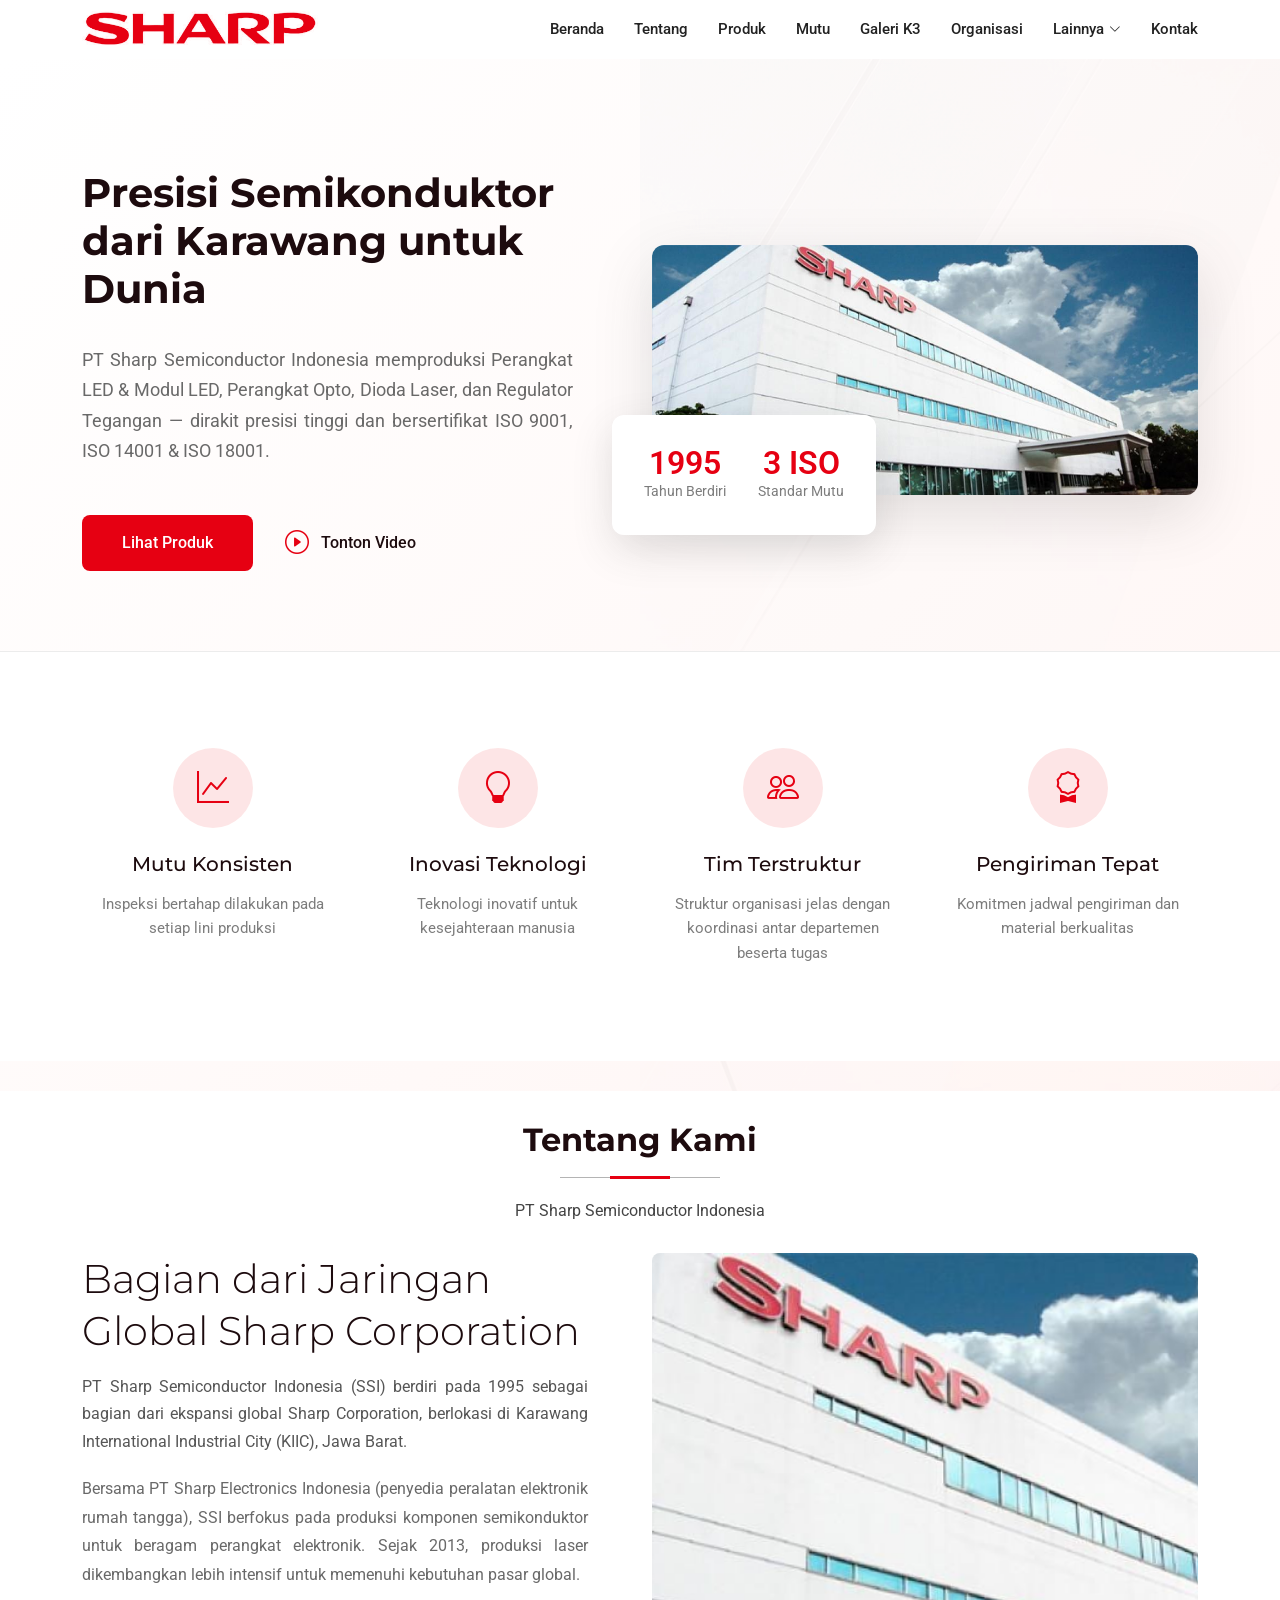
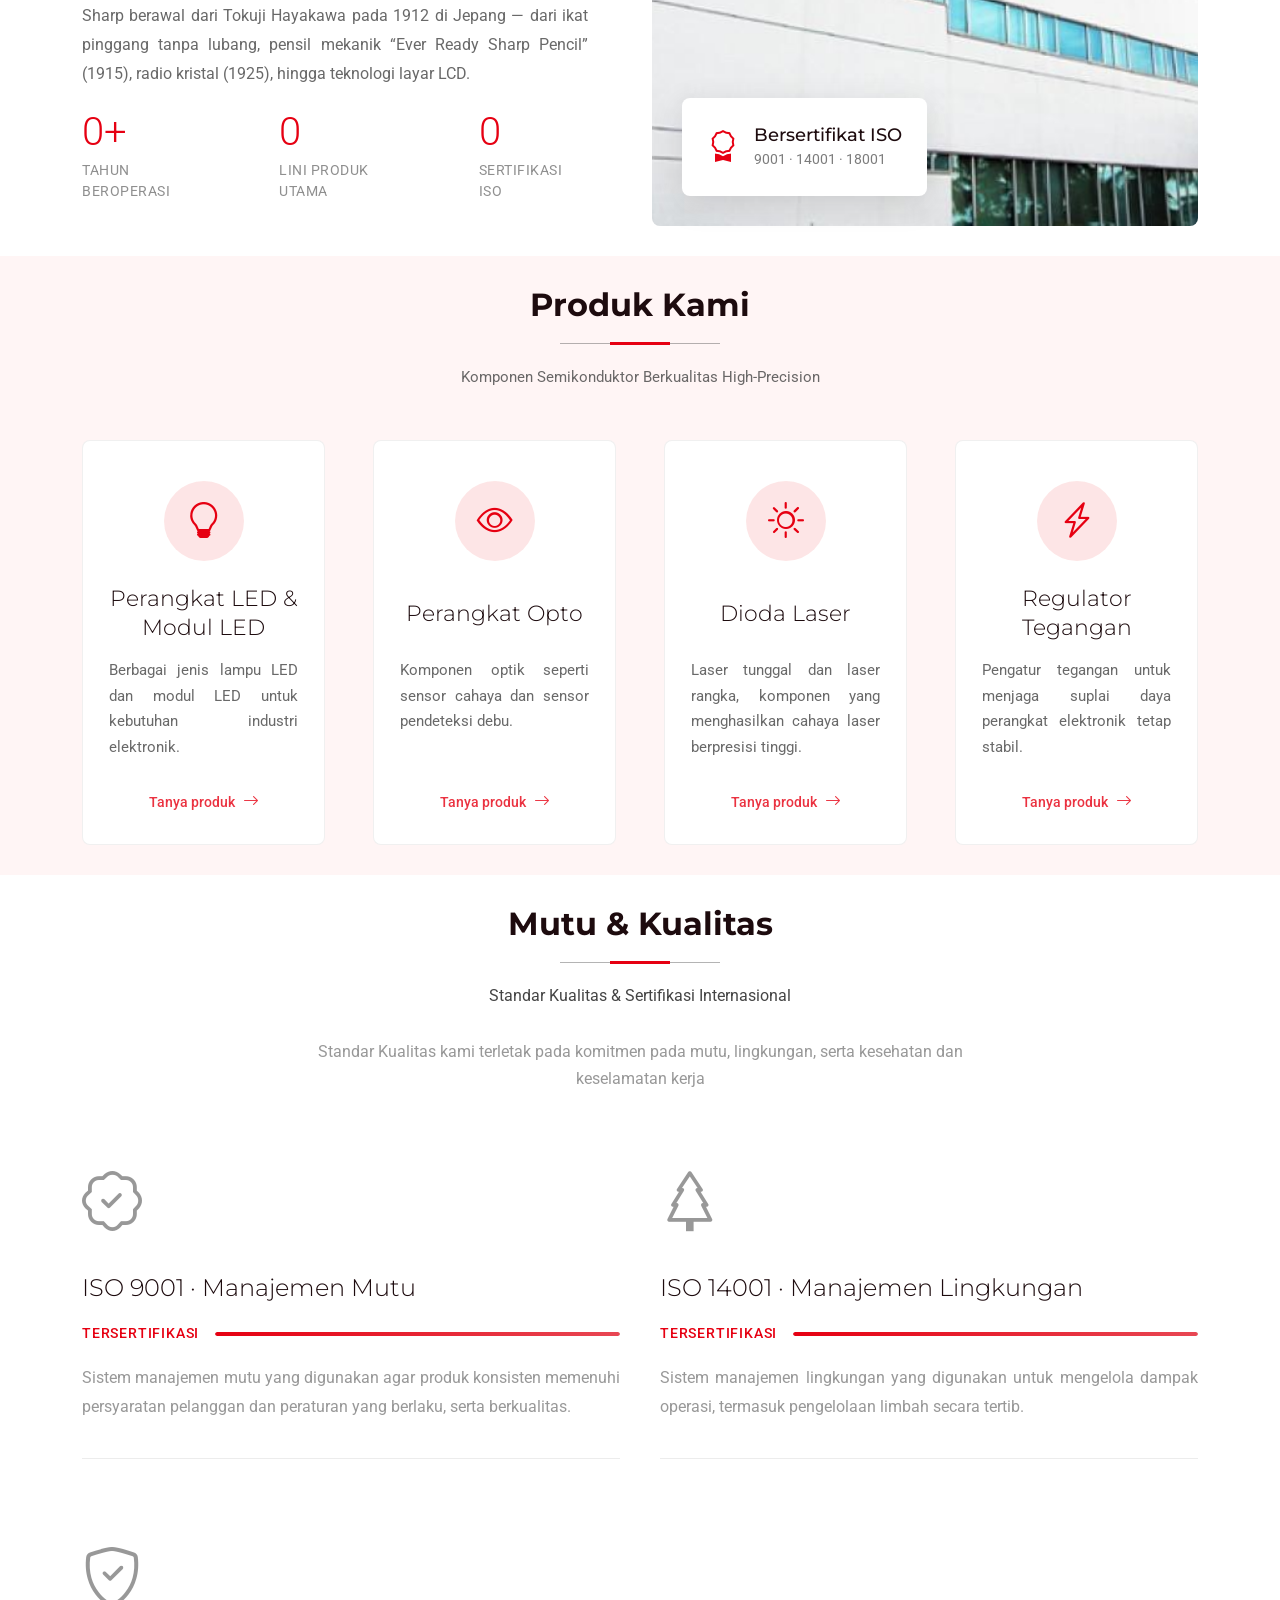
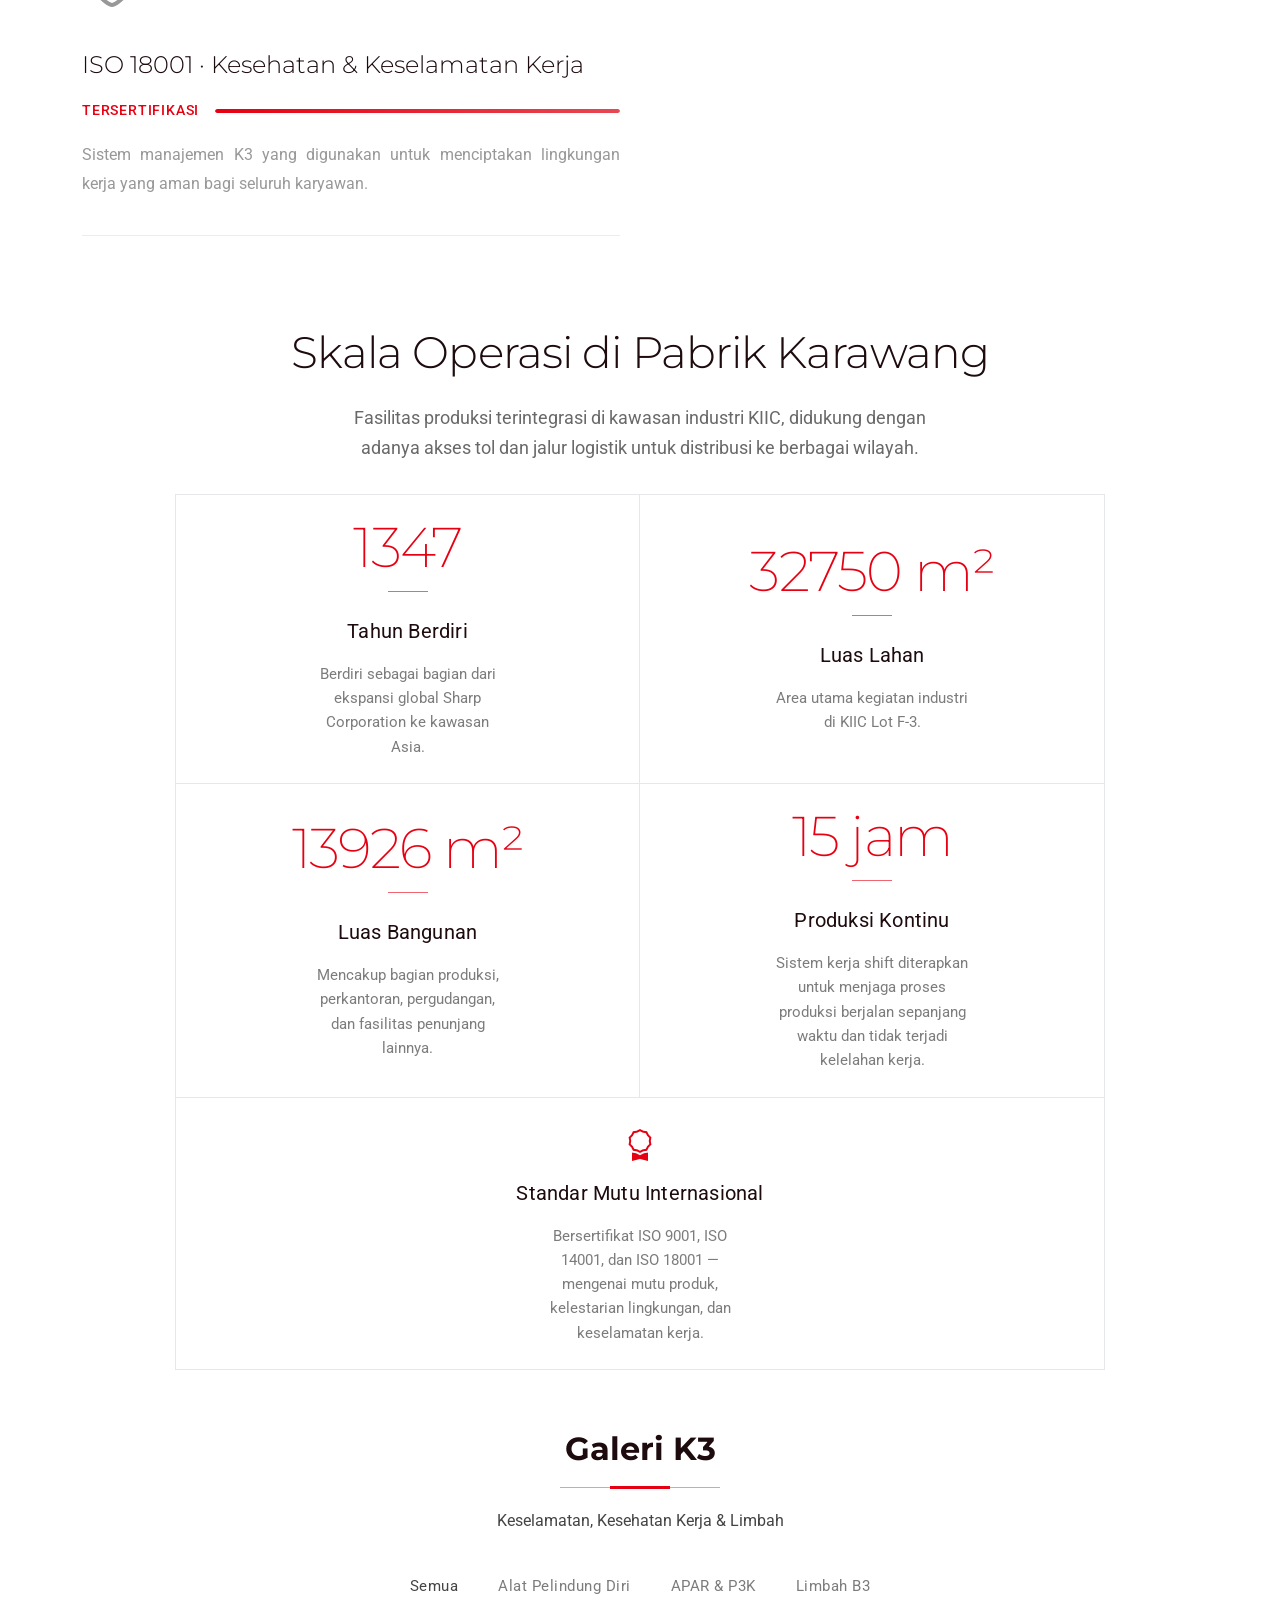
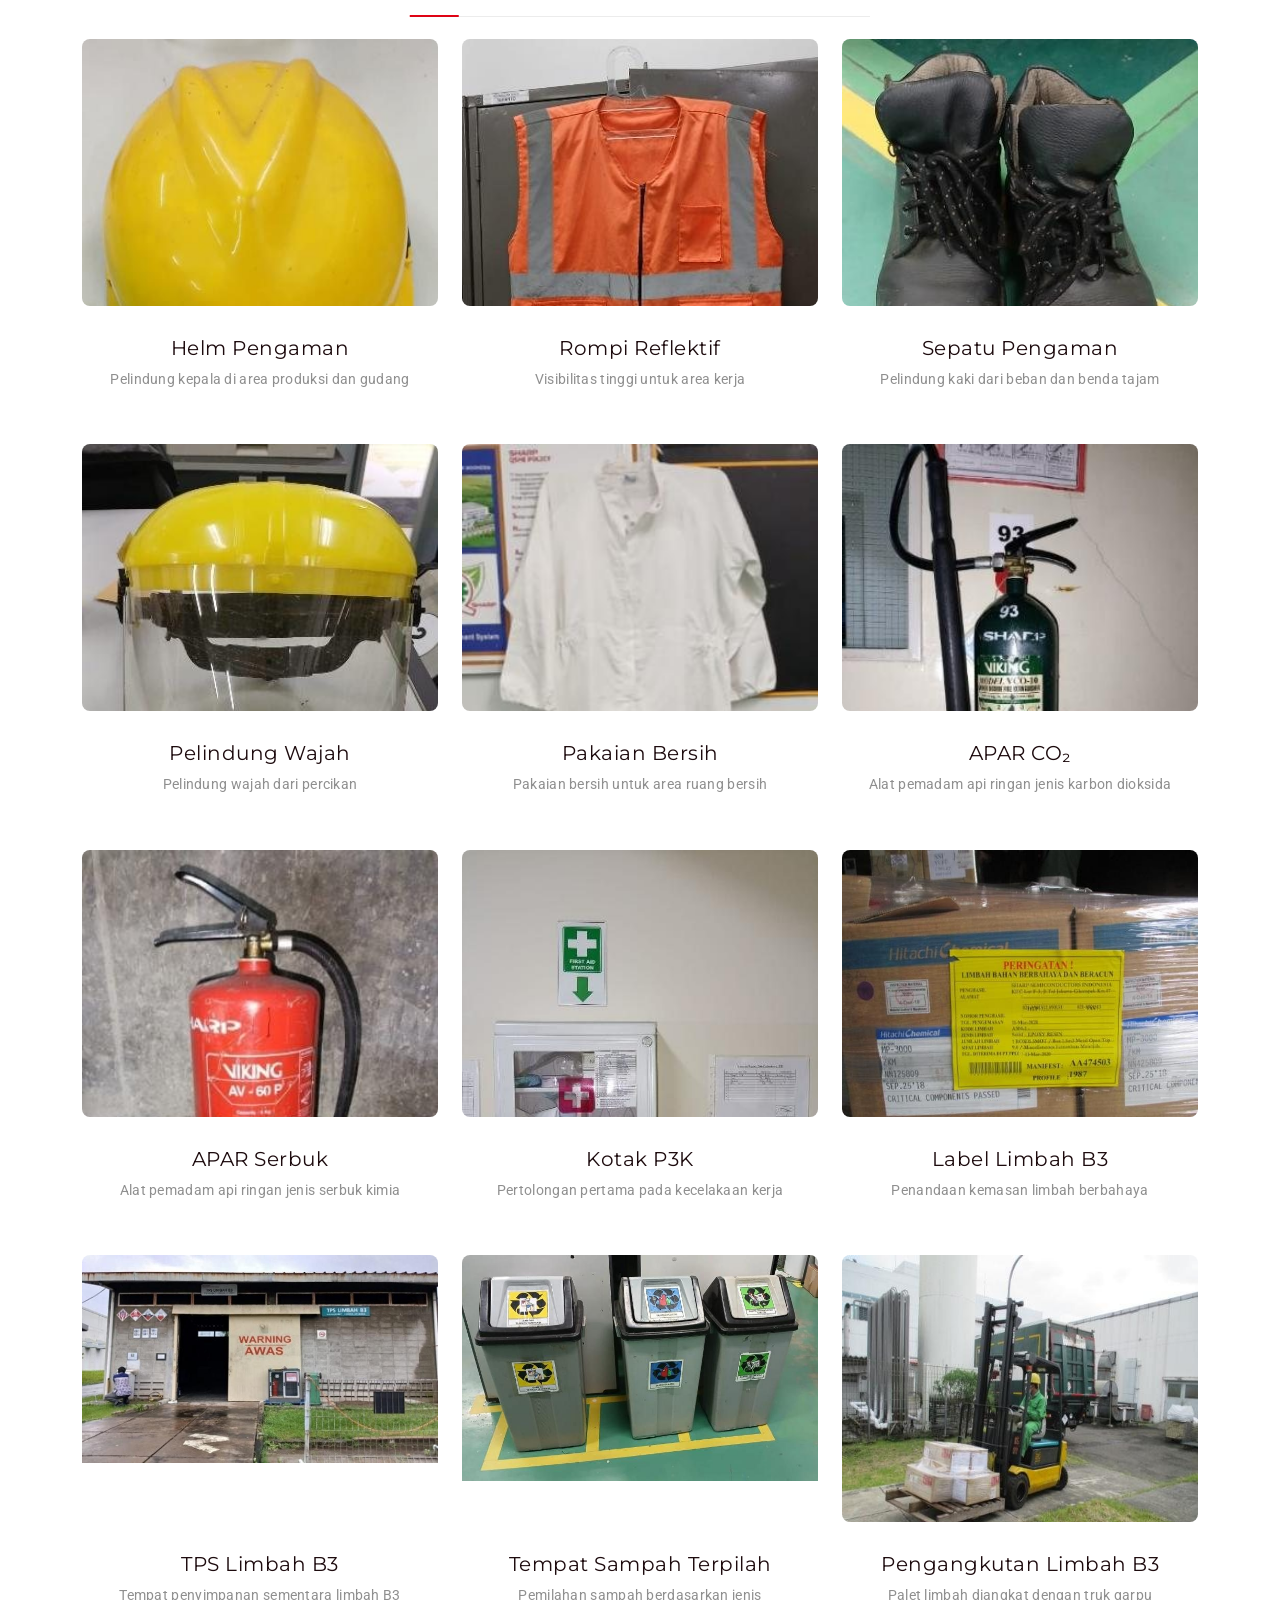
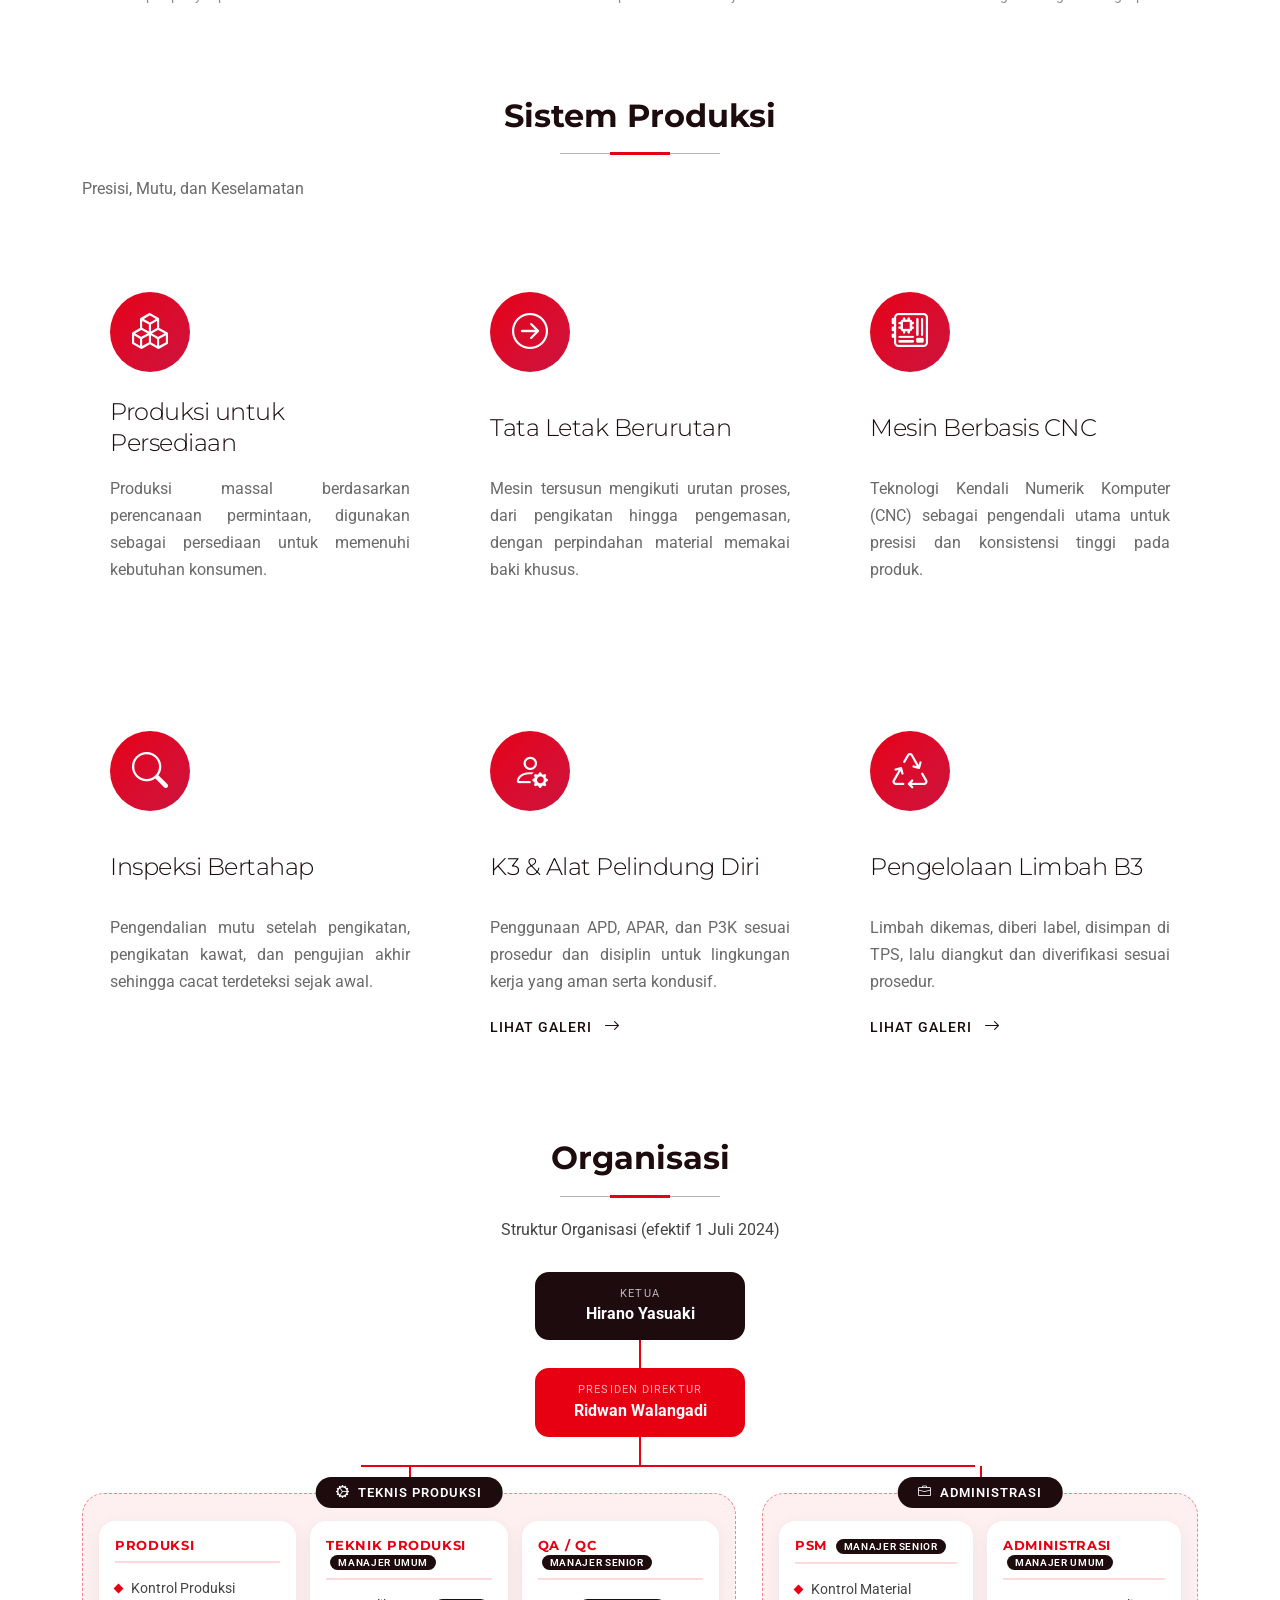
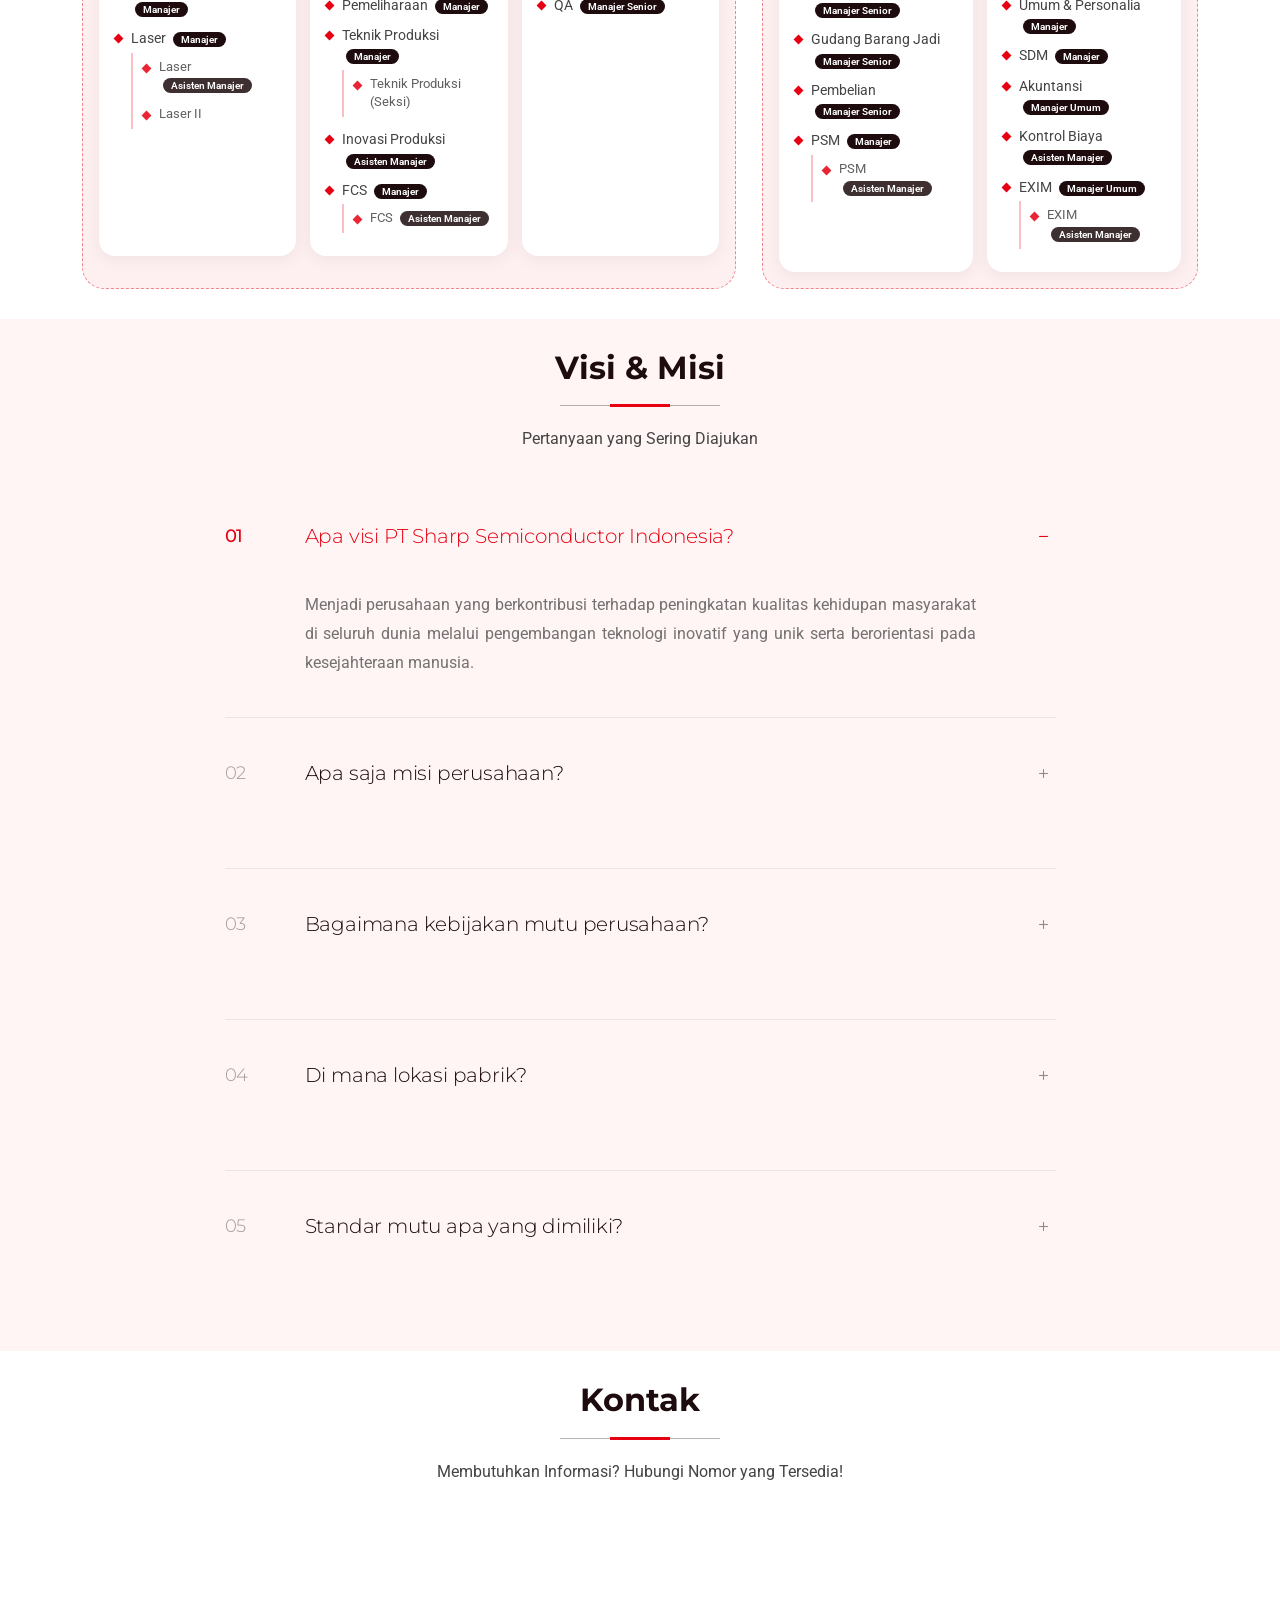
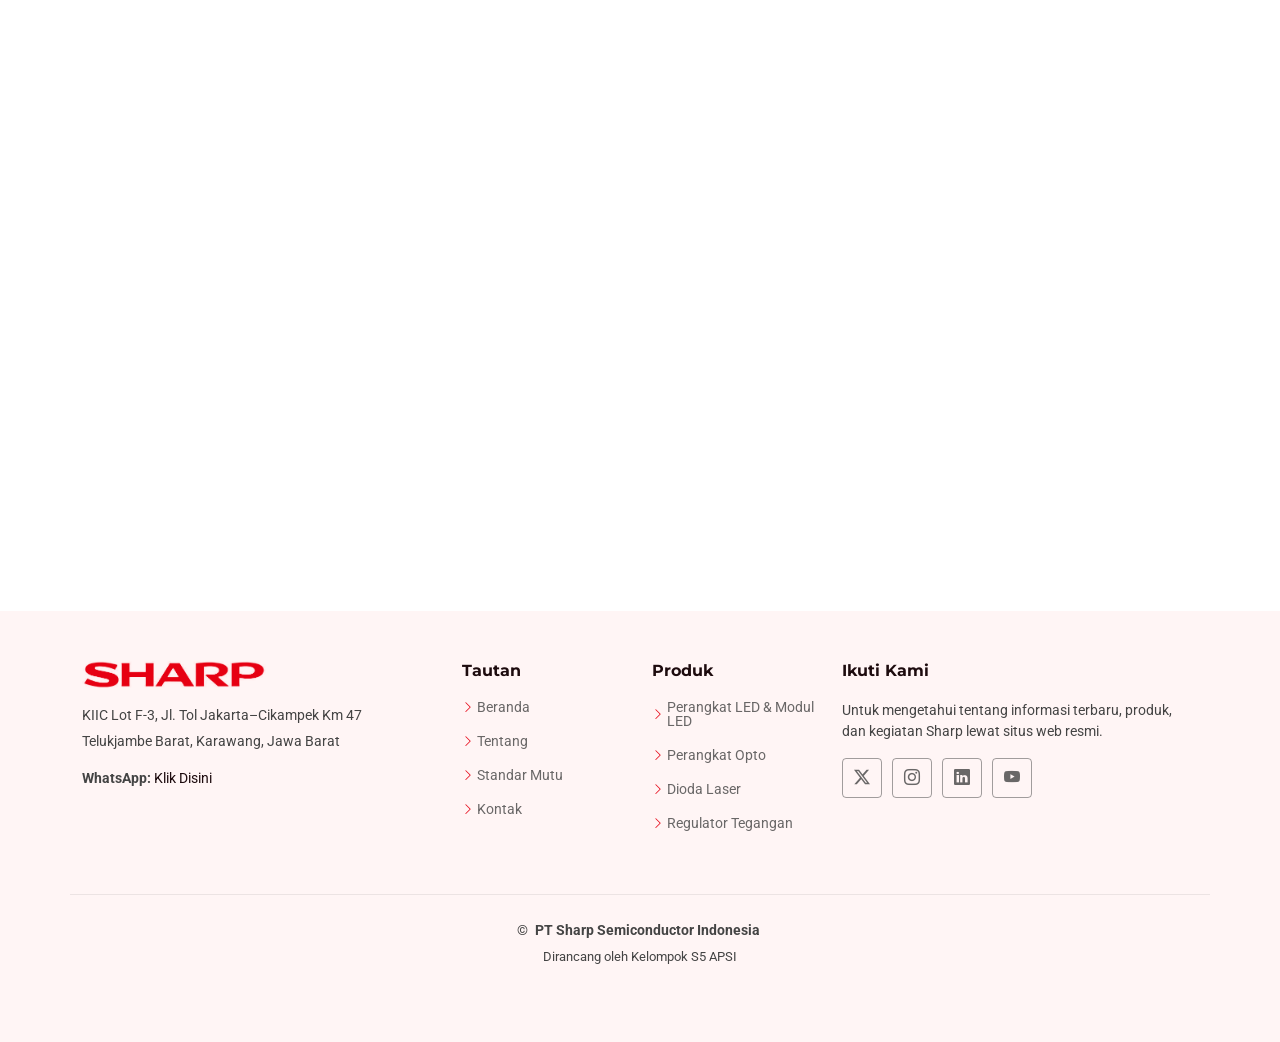
==== commit 68527a25: "Update index.html" ====
--- a/index.html
+++ b/index.html
@@ -455,98 +455,7 @@
 
     </section><!-- /Stats Section -->
 
-
-
-    <!-- Services Section -->
-    <section id="services" class="services section">
-
-      <!-- Section Title -->
-      <div class="container section-title" data-aos="fade-up">
-        <h2>Sistem Produksi</h2>
-        <p>Presisi, Mutu, dan Keselamatan</p>
-      </div><!-- End Section Title -->
-
-      <div class="container" data-aos="fade-up" data-aos-delay="100">
-
-        <div class="row gy-5">
-
-          <div class="col-lg-4 col-md-6" data-aos="fade-up" data-aos-delay="200">
-            <div class="service-item">
-              <div class="service-icon">
-                <i class="bi bi-boxes"></i>
-              </div>
-              <h3>Produksi untuk Persediaan</h3>
-              <p>Produksi massal berdasarkan perencanaan permintaan, digunakan sebagai persediaan untuk memenuhi kebutuhan konsumen.</p>
-            </div>
-          </div>
-
-          <div class="col-lg-4 col-md-6" data-aos="fade-up" data-aos-delay="250">
-            <div class="service-item">
-              <div class="service-icon">
-                <i class="bi bi-arrow-right-circle"></i>
-              </div>
-              <h3>Tata Letak Berurutan</h3>
-              <p>Mesin tersusun mengikuti urutan proses, dari pengikatan hingga pengemasan, dengan perpindahan material memakai baki khusus.</p>
-            </div>
-          </div>
-
-          <div class="col-lg-4 col-md-6" data-aos="fade-up" data-aos-delay="300">
-            <div class="service-item">
-              <div class="service-icon">
-                <i class="bi bi-motherboard"></i>
-              </div>
-              <h3>Mesin Berbasis CNC</h3>
-              <p>Teknologi Kendali Numerik Komputer (CNC) sebagai pengendali utama untuk presisi dan konsistensi tinggi pada produk.</p>
-            </div>
-          </div>
-
-          <div class="col-lg-4 col-md-6" data-aos="fade-up" data-aos-delay="350">
-            <div class="service-item">
-              <div class="service-icon">
-                <i class="bi bi-search"></i>
-              </div>
-              <h3>Inspeksi Bertahap</h3>
-              <p>Pengendalian mutu setelah pengikatan, pengikatan kawat, dan pengujian akhir sehingga cacat terdeteksi sejak awal.</p>
-            </div>
-          </div>
-
-          <div class="col-lg-4 col-md-6" data-aos="fade-up" data-aos-delay="400">
-            <div class="service-item">
-              <div class="service-icon">
-                <i class="bi bi-person-gear"></i>
-              </div>
-              <h3>K3 &amp; Alat Pelindung Diri</h3>
-              <p>Penggunaan APD, APAR, dan P3K sesuai prosedur dan disiplin untuk lingkungan kerja yang aman serta kondusif.</p>
-              <a href="#portfolio" class="service-link">
-                <span>Lihat Galeri</span>
-                <i class="bi bi-arrow-right"></i>
-              </a>
-            </div>
-          </div>
-
-          <div class="col-lg-4 col-md-6" data-aos="fade-up" data-aos-delay="450">
-            <div class="service-item">
-              <div class="service-icon">
-                <i class="bi bi-recycle"></i>
-              </div>
-              <h3>Pengelolaan Limbah B3</h3>
-              <p>Limbah dikemas, diberi label, disimpan di TPS, lalu diangkut dan diverifikasi sesuai prosedur.</p>
-              <a href="#portfolio" class="service-link">
-                <span>Lihat Galeri</span>
-                <i class="bi bi-arrow-right"></i>
-              </a>
-            </div>
-          </div>
-
-        </div>
-
-      </div>
-
-    </section><!-- /Services Section -->
-
-
-
-    <!-- Portfolio Section -->
+<!-- Portfolio Section -->
     <section id="portfolio" class="portfolio section">
 
       <!-- Section Title -->
@@ -807,6 +716,93 @@
       </div>
 
     </section><!-- /Portfolio Section -->
+
+    <!-- Services Section -->
+    <section id="services" class="services section">
+
+      <!-- Section Title -->
+      <div class="container section-title" data-aos="fade-up">
+        <h2>Sistem Produksi</h2>
+        <p>Presisi, Mutu, dan Keselamatan</p>
+      </div><!-- End Section Title -->
+
+      <div class="container" data-aos="fade-up" data-aos-delay="100">
+
+        <div class="row gy-5">
+
+          <div class="col-lg-4 col-md-6" data-aos="fade-up" data-aos-delay="200">
+            <div class="service-item">
+              <div class="service-icon">
+                <i class="bi bi-boxes"></i>
+              </div>
+              <h3>Produksi untuk Persediaan</h3>
+              <p>Produksi massal berdasarkan perencanaan permintaan, digunakan sebagai persediaan untuk memenuhi kebutuhan konsumen.</p>
+            </div>
+          </div>
+
+          <div class="col-lg-4 col-md-6" data-aos="fade-up" data-aos-delay="250">
+            <div class="service-item">
+              <div class="service-icon">
+                <i class="bi bi-arrow-right-circle"></i>
+              </div>
+              <h3>Tata Letak Berurutan</h3>
+              <p>Mesin tersusun mengikuti urutan proses, dari pengikatan hingga pengemasan, dengan perpindahan material memakai baki khusus.</p>
+            </div>
+          </div>
+
+          <div class="col-lg-4 col-md-6" data-aos="fade-up" data-aos-delay="300">
+            <div class="service-item">
+              <div class="service-icon">
+                <i class="bi bi-motherboard"></i>
+              </div>
+              <h3>Mesin Berbasis CNC</h3>
+              <p>Teknologi Kendali Numerik Komputer (CNC) sebagai pengendali utama untuk presisi dan konsistensi tinggi pada produk.</p>
+            </div>
+          </div>
+
+          <div class="col-lg-4 col-md-6" data-aos="fade-up" data-aos-delay="350">
+            <div class="service-item">
+              <div class="service-icon">
+                <i class="bi bi-search"></i>
+              </div>
+              <h3>Inspeksi Bertahap</h3>
+              <p>Pengendalian mutu setelah pengikatan, pengikatan kawat, dan pengujian akhir sehingga cacat terdeteksi sejak awal.</p>
+            </div>
+          </div>
+
+          <div class="col-lg-4 col-md-6" data-aos="fade-up" data-aos-delay="400">
+            <div class="service-item">
+              <div class="service-icon">
+                <i class="bi bi-person-gear"></i>
+              </div>
+              <h3>K3 &amp; Alat Pelindung Diri</h3>
+              <p>Penggunaan APD, APAR, dan P3K sesuai prosedur dan disiplin untuk lingkungan kerja yang aman serta kondusif.</p>
+              <a href="#portfolio" class="service-link">
+                <span>Lihat Galeri</span>
+                <i class="bi bi-arrow-right"></i>
+              </a>
+            </div>
+          </div>
+
+          <div class="col-lg-4 col-md-6" data-aos="fade-up" data-aos-delay="450">
+            <div class="service-item">
+              <div class="service-icon">
+                <i class="bi bi-recycle"></i>
+              </div>
+              <h3>Pengelolaan Limbah B3</h3>
+              <p>Limbah dikemas, diberi label, disimpan di TPS, lalu diangkut dan diverifikasi sesuai prosedur.</p>
+              <a href="#portfolio" class="service-link">
+                <span>Lihat Galeri</span>
+                <i class="bi bi-arrow-right"></i>
+              </a>
+            </div>
+          </div>
+
+        </div>
+
+      </div>
+
+    </section><!-- /Services Section -->
 
     <!-- Team Section -->
     <section id="team" class="team section">
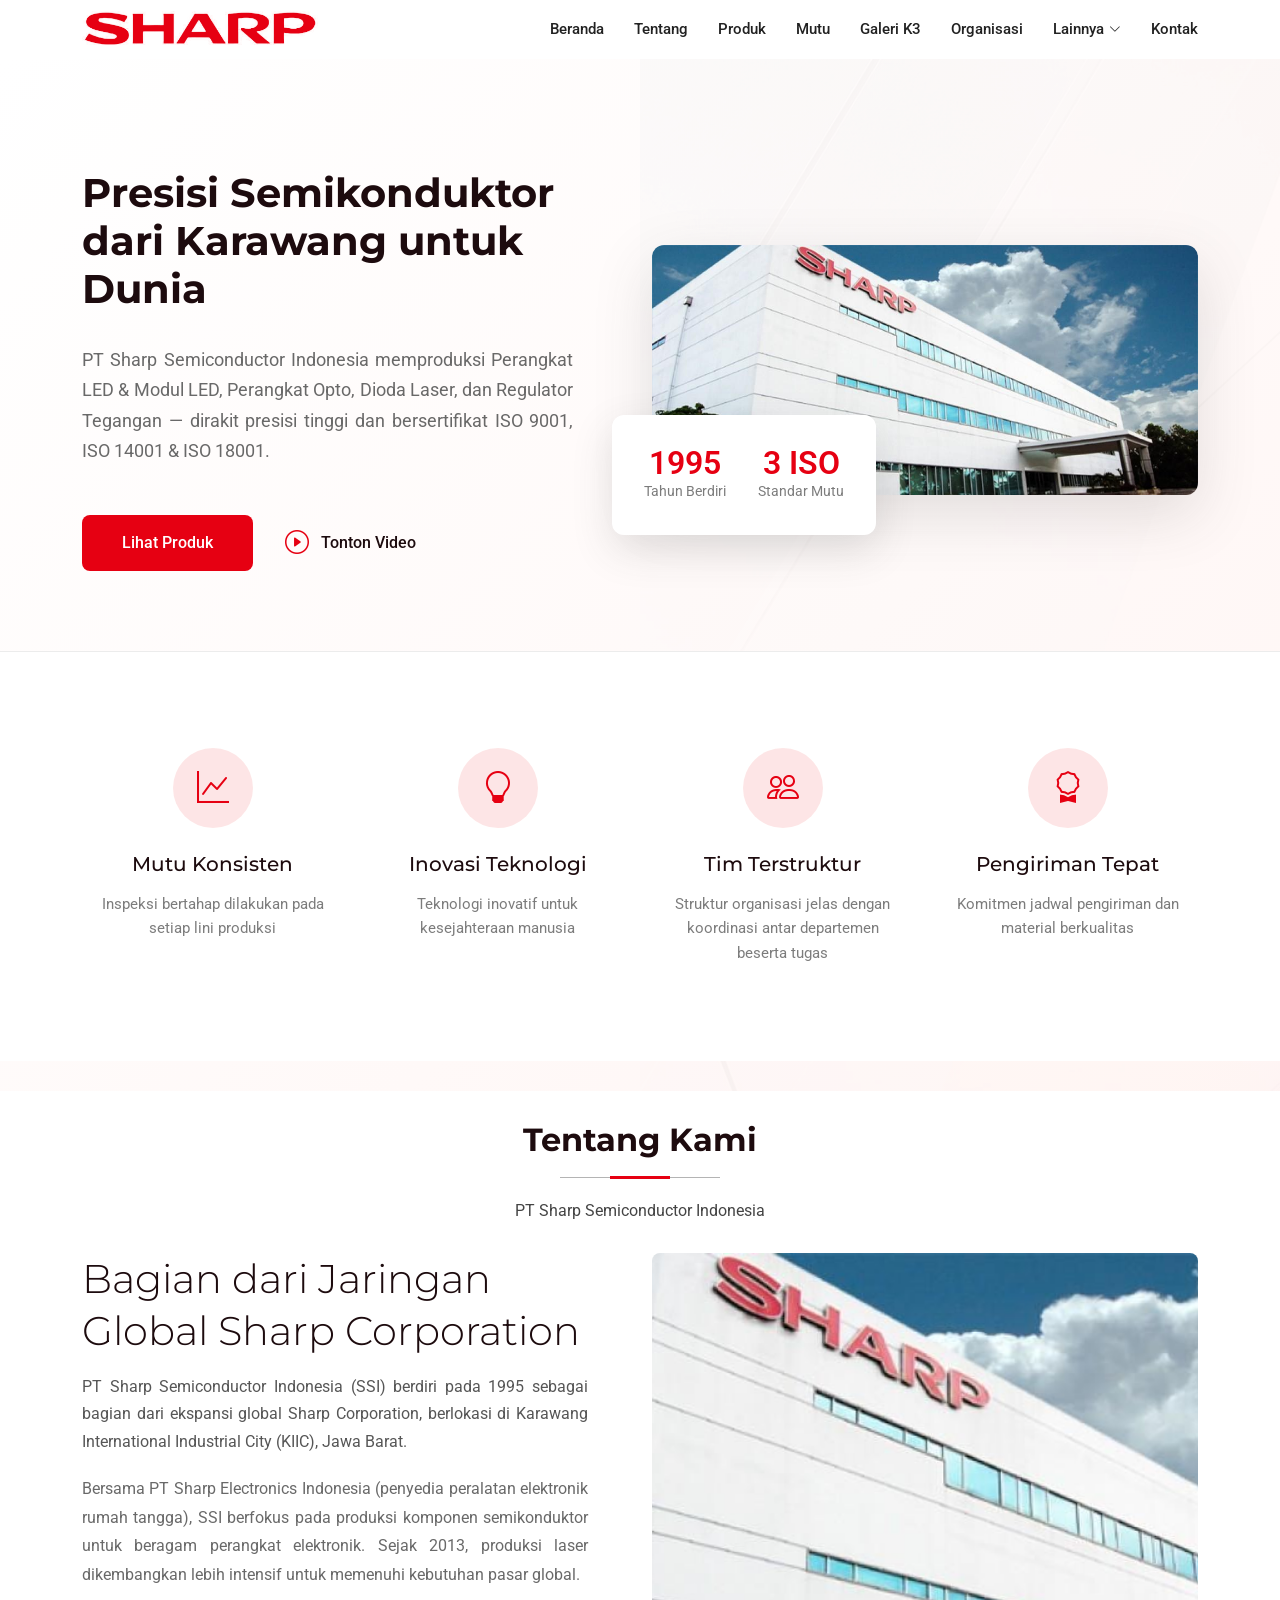
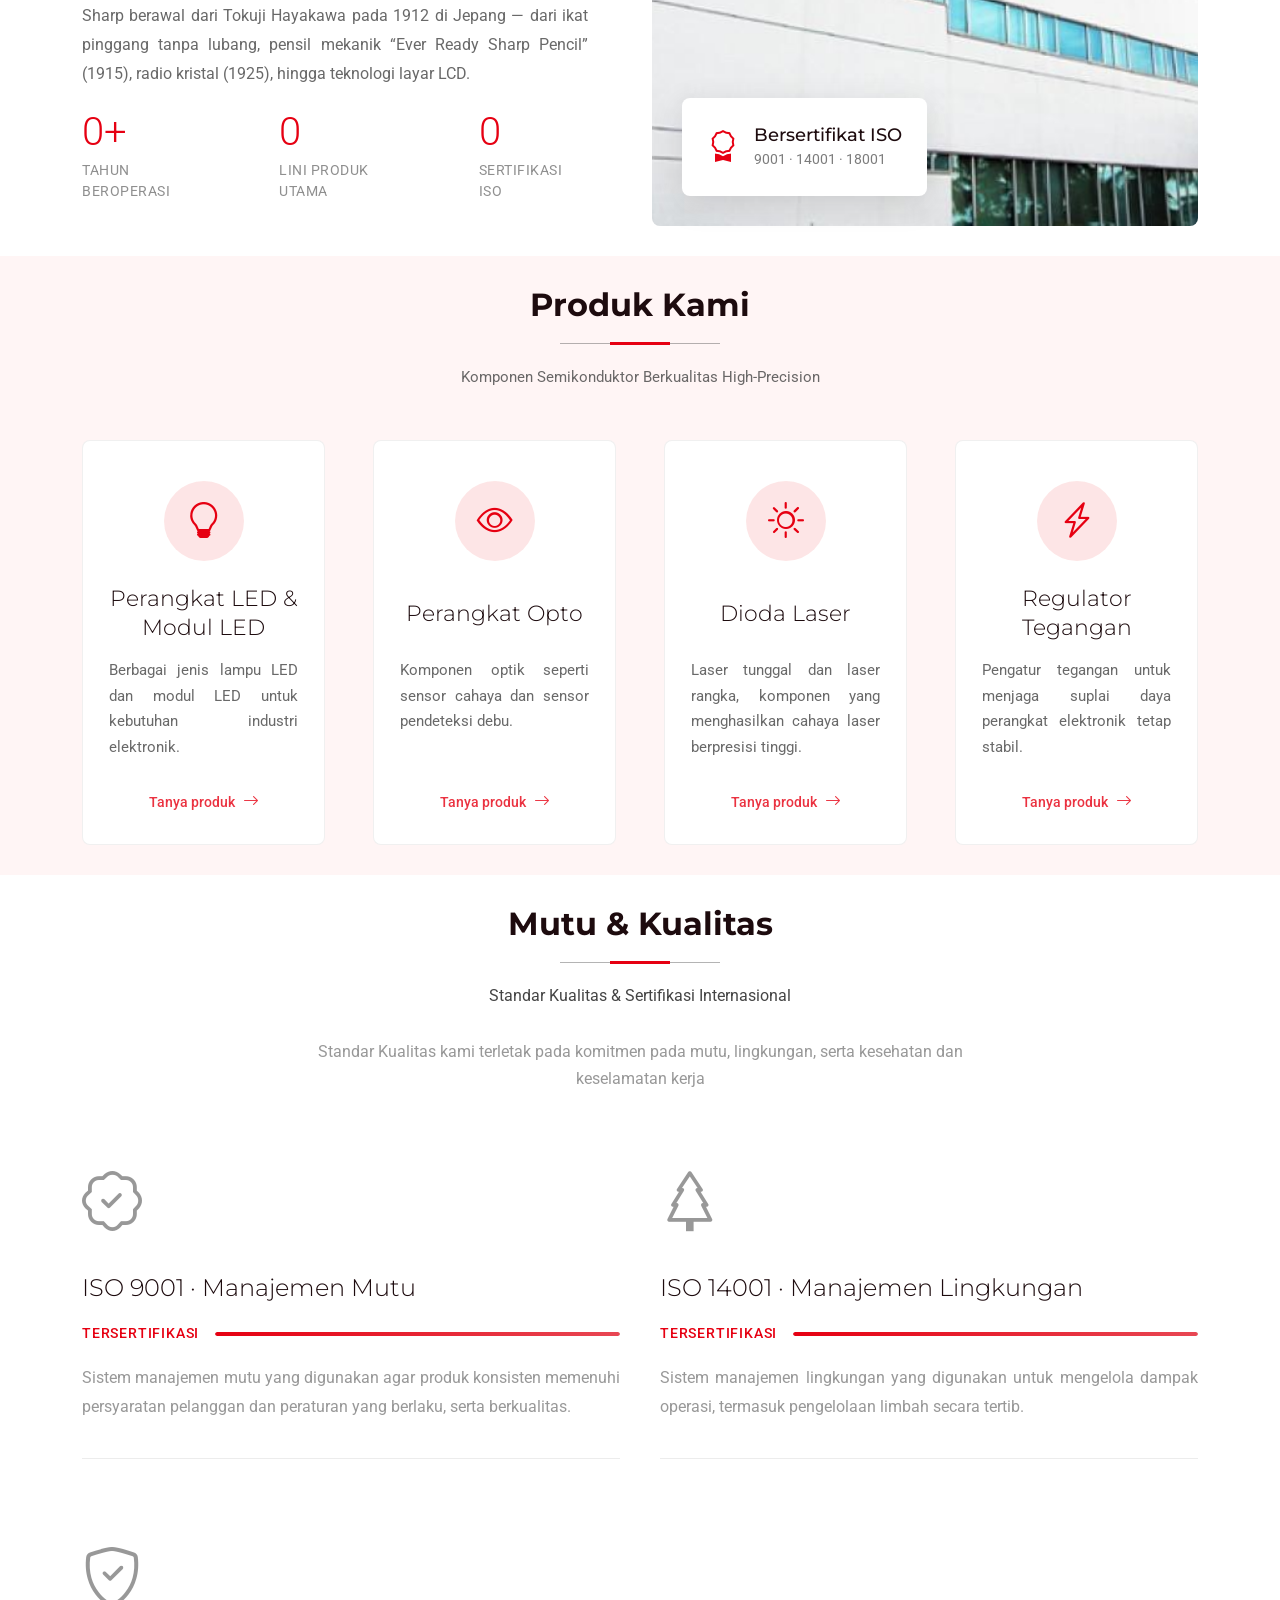
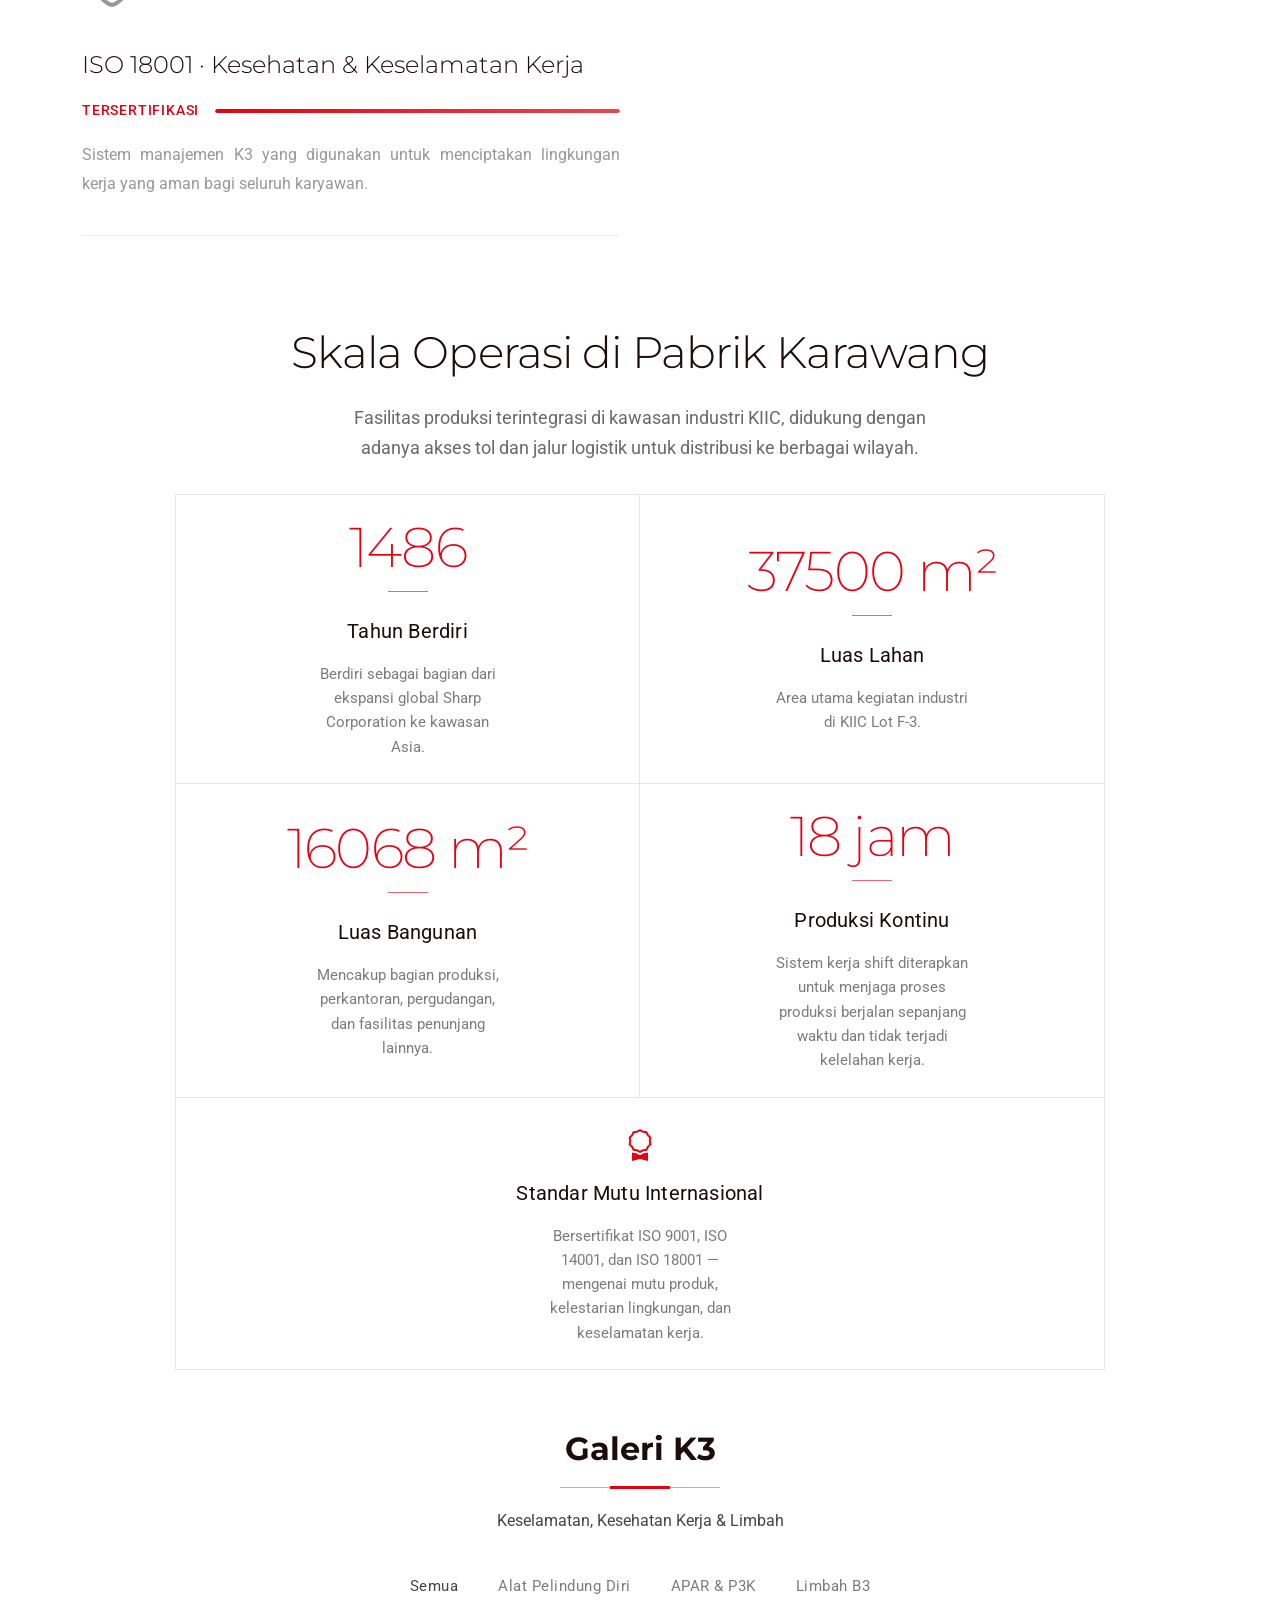
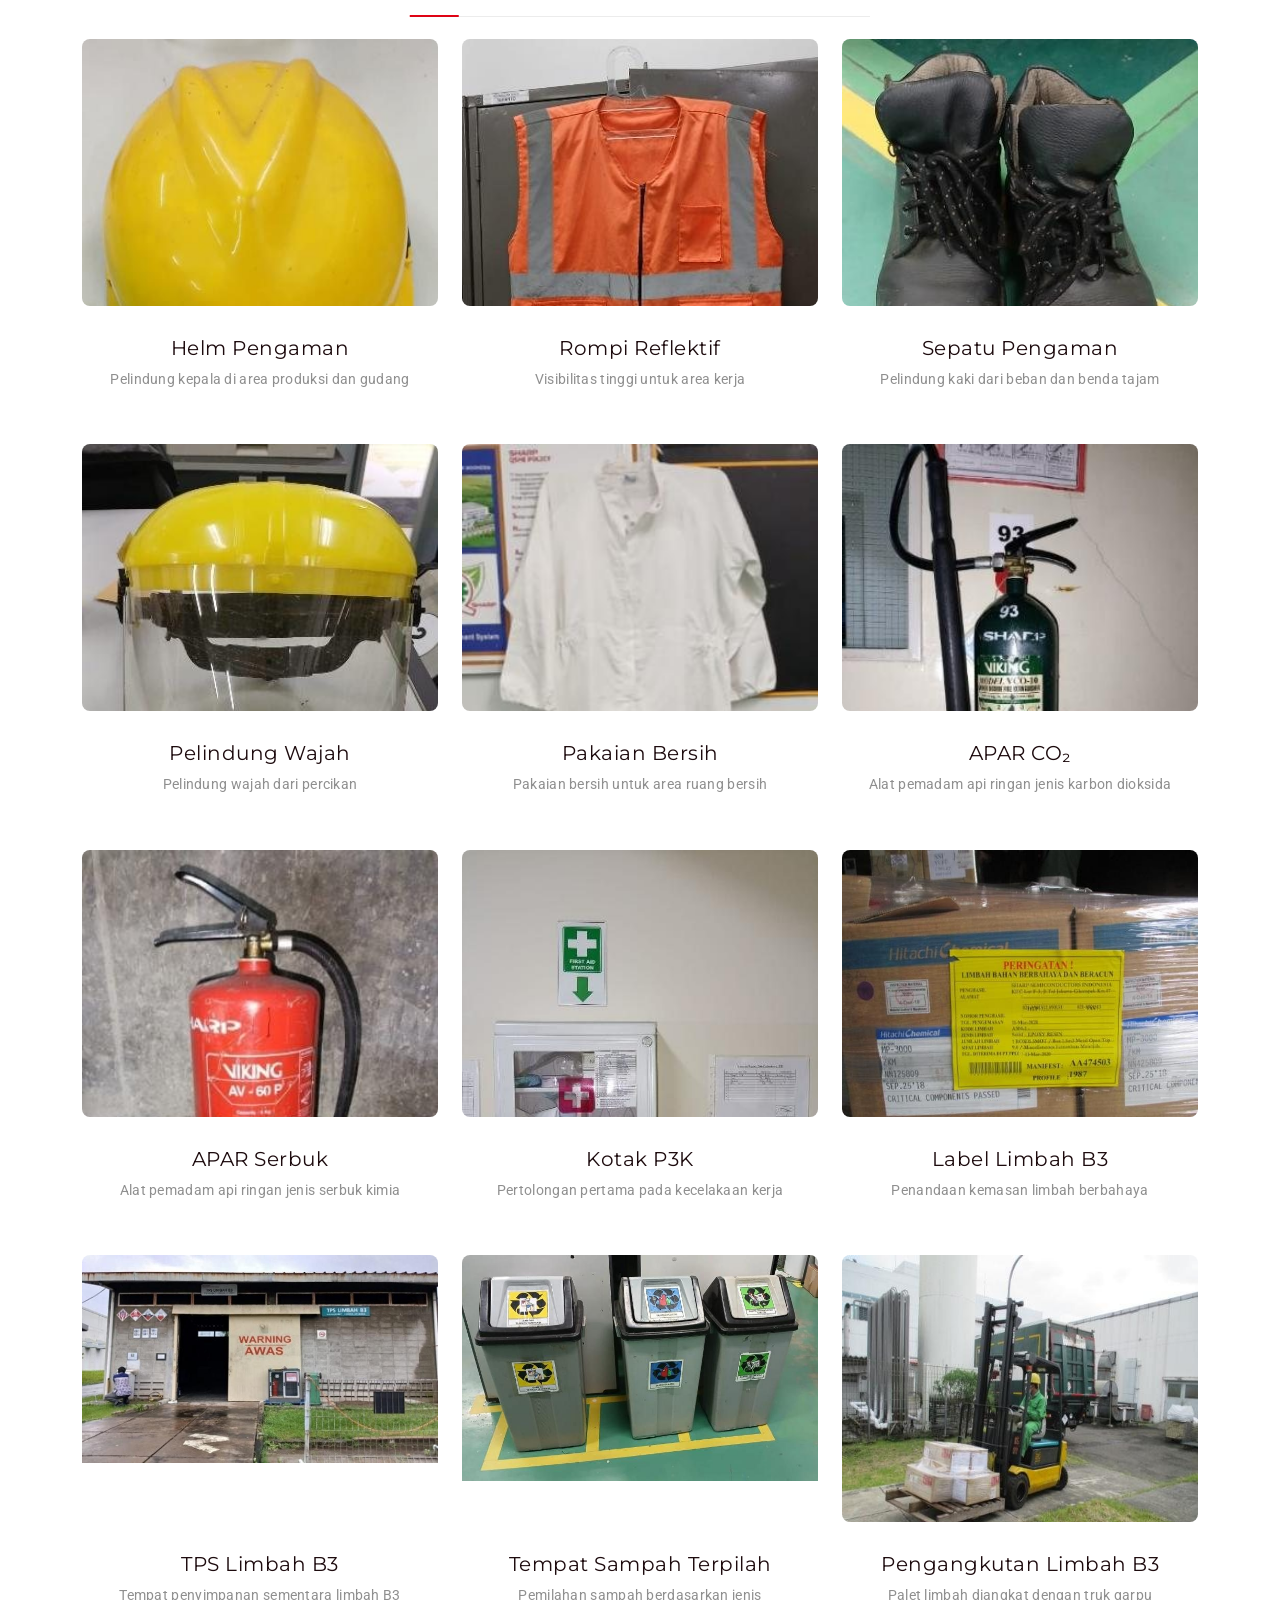
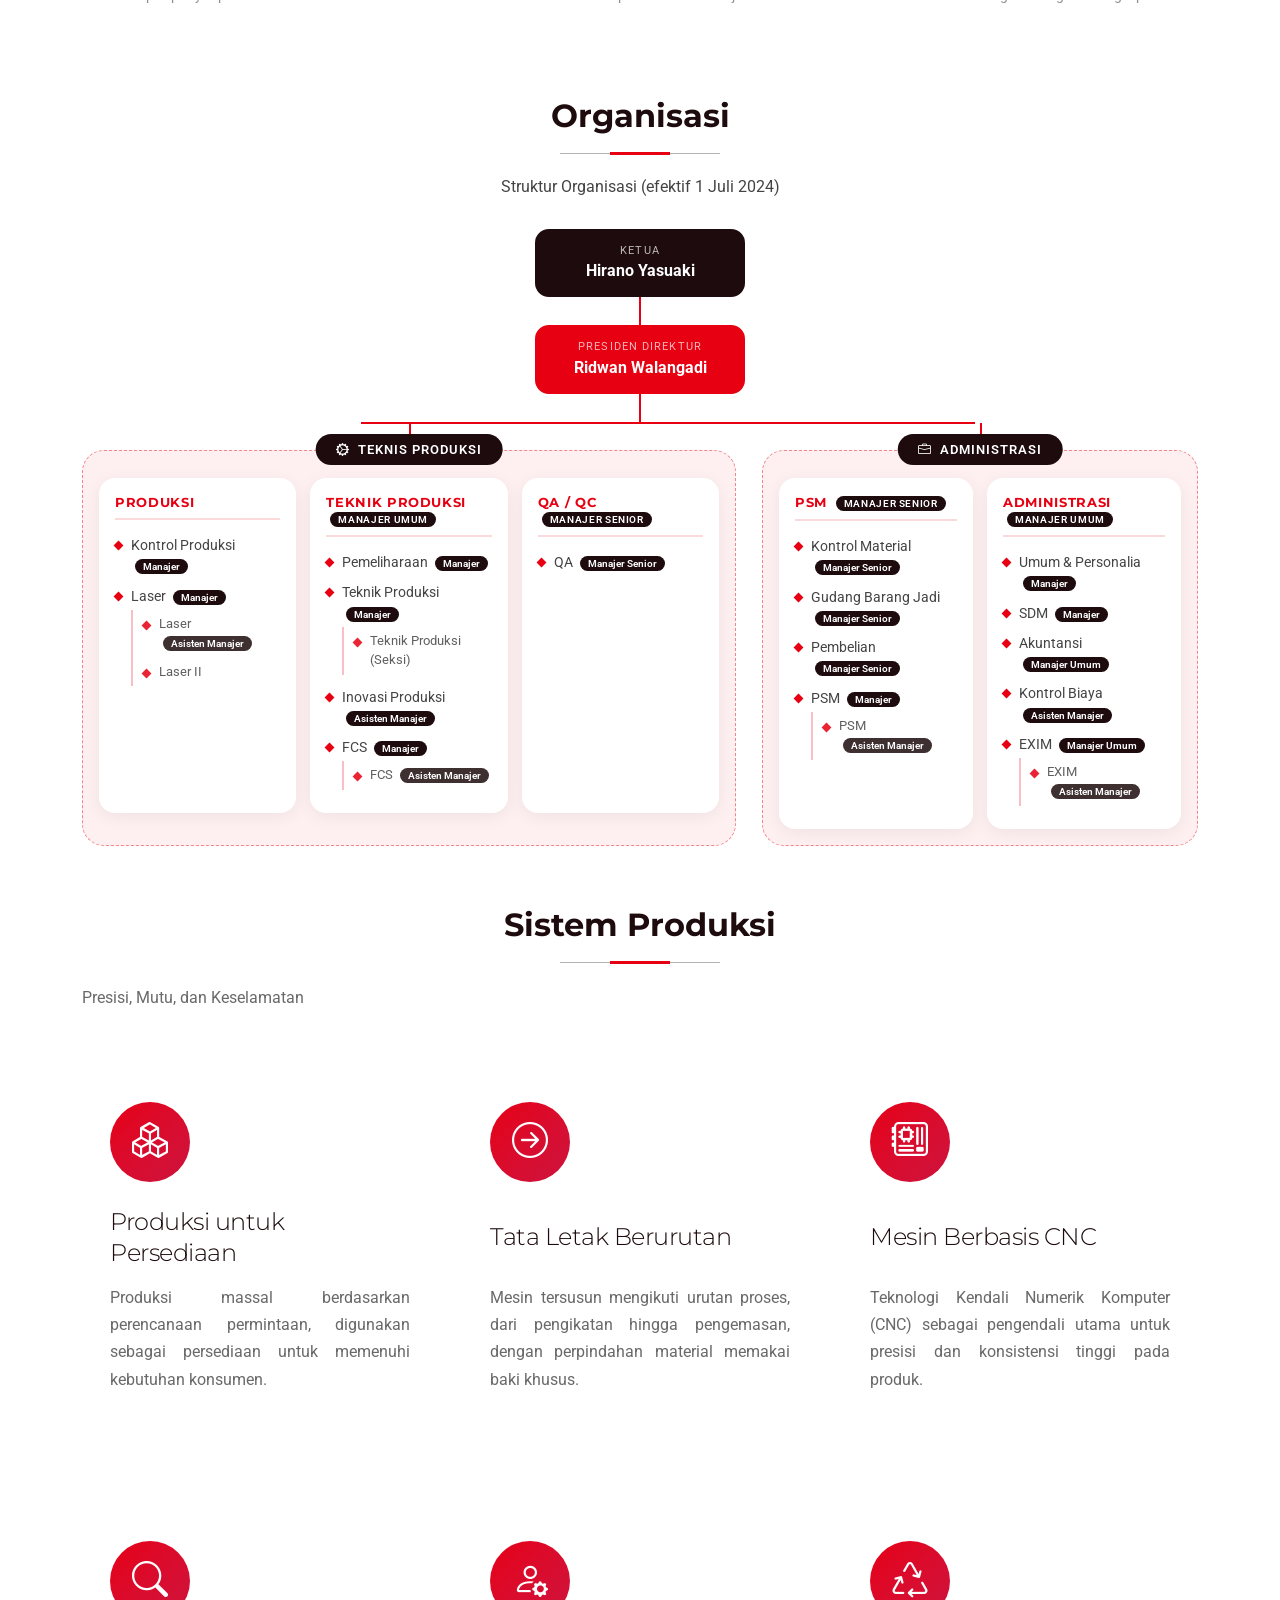
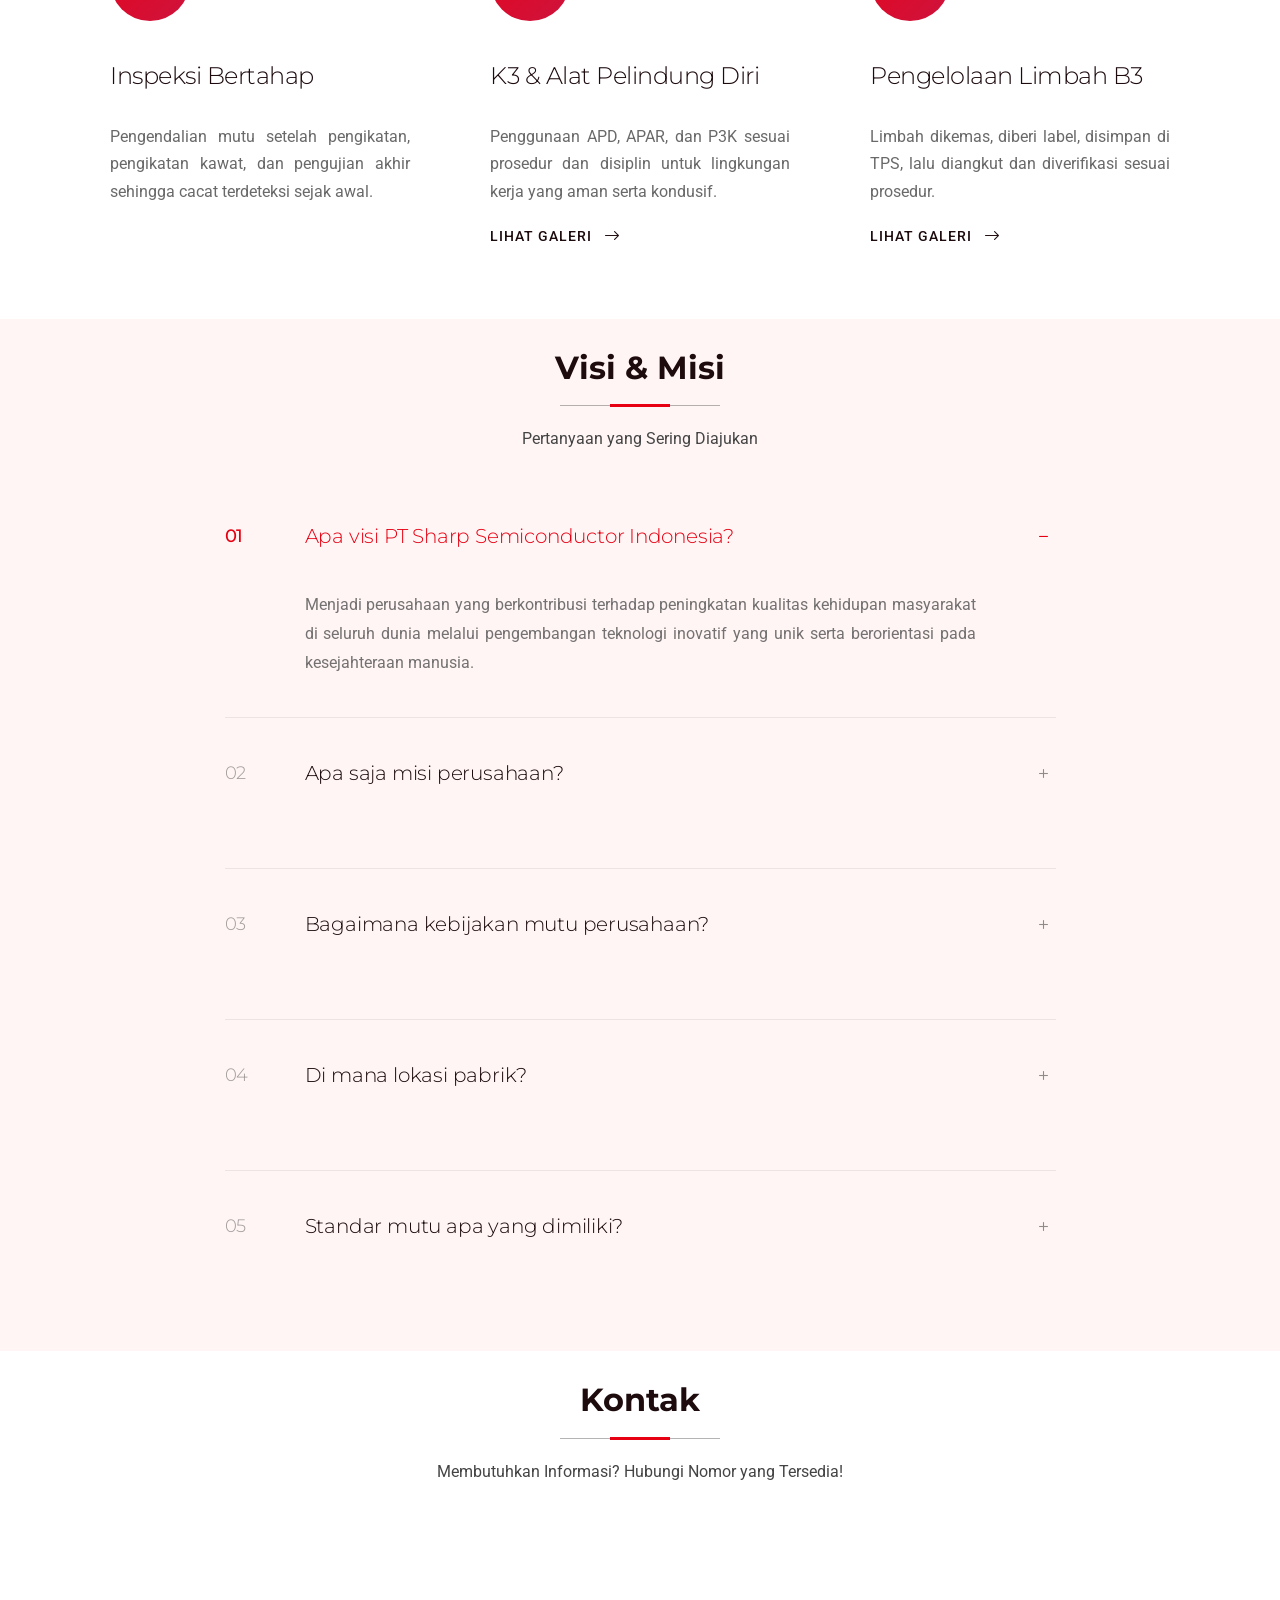
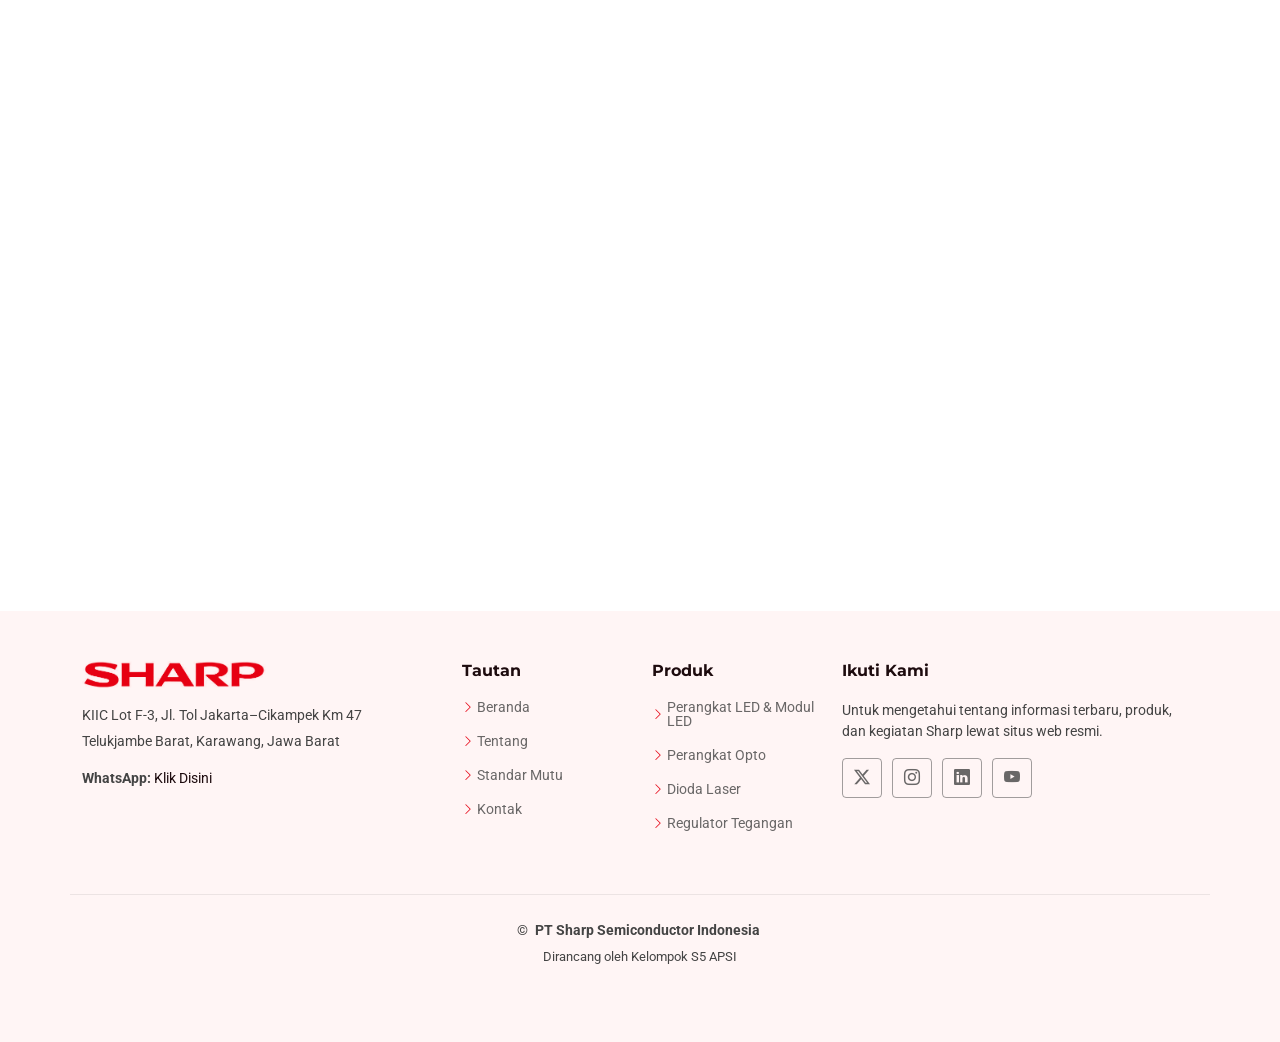
==== commit b5bcaedf: "Update index.html" ====
--- a/index.html
+++ b/index.html
@@ -717,94 +717,7 @@
 
     </section><!-- /Portfolio Section -->
 
-    <!-- Services Section -->
-    <section id="services" class="services section">
-
-      <!-- Section Title -->
-      <div class="container section-title" data-aos="fade-up">
-        <h2>Sistem Produksi</h2>
-        <p>Presisi, Mutu, dan Keselamatan</p>
-      </div><!-- End Section Title -->
-
-      <div class="container" data-aos="fade-up" data-aos-delay="100">
-
-        <div class="row gy-5">
-
-          <div class="col-lg-4 col-md-6" data-aos="fade-up" data-aos-delay="200">
-            <div class="service-item">
-              <div class="service-icon">
-                <i class="bi bi-boxes"></i>
-              </div>
-              <h3>Produksi untuk Persediaan</h3>
-              <p>Produksi massal berdasarkan perencanaan permintaan, digunakan sebagai persediaan untuk memenuhi kebutuhan konsumen.</p>
-            </div>
-          </div>
-
-          <div class="col-lg-4 col-md-6" data-aos="fade-up" data-aos-delay="250">
-            <div class="service-item">
-              <div class="service-icon">
-                <i class="bi bi-arrow-right-circle"></i>
-              </div>
-              <h3>Tata Letak Berurutan</h3>
-              <p>Mesin tersusun mengikuti urutan proses, dari pengikatan hingga pengemasan, dengan perpindahan material memakai baki khusus.</p>
-            </div>
-          </div>
-
-          <div class="col-lg-4 col-md-6" data-aos="fade-up" data-aos-delay="300">
-            <div class="service-item">
-              <div class="service-icon">
-                <i class="bi bi-motherboard"></i>
-              </div>
-              <h3>Mesin Berbasis CNC</h3>
-              <p>Teknologi Kendali Numerik Komputer (CNC) sebagai pengendali utama untuk presisi dan konsistensi tinggi pada produk.</p>
-            </div>
-          </div>
-
-          <div class="col-lg-4 col-md-6" data-aos="fade-up" data-aos-delay="350">
-            <div class="service-item">
-              <div class="service-icon">
-                <i class="bi bi-search"></i>
-              </div>
-              <h3>Inspeksi Bertahap</h3>
-              <p>Pengendalian mutu setelah pengikatan, pengikatan kawat, dan pengujian akhir sehingga cacat terdeteksi sejak awal.</p>
-            </div>
-          </div>
-
-          <div class="col-lg-4 col-md-6" data-aos="fade-up" data-aos-delay="400">
-            <div class="service-item">
-              <div class="service-icon">
-                <i class="bi bi-person-gear"></i>
-              </div>
-              <h3>K3 &amp; Alat Pelindung Diri</h3>
-              <p>Penggunaan APD, APAR, dan P3K sesuai prosedur dan disiplin untuk lingkungan kerja yang aman serta kondusif.</p>
-              <a href="#portfolio" class="service-link">
-                <span>Lihat Galeri</span>
-                <i class="bi bi-arrow-right"></i>
-              </a>
-            </div>
-          </div>
-
-          <div class="col-lg-4 col-md-6" data-aos="fade-up" data-aos-delay="450">
-            <div class="service-item">
-              <div class="service-icon">
-                <i class="bi bi-recycle"></i>
-              </div>
-              <h3>Pengelolaan Limbah B3</h3>
-              <p>Limbah dikemas, diberi label, disimpan di TPS, lalu diangkut dan diverifikasi sesuai prosedur.</p>
-              <a href="#portfolio" class="service-link">
-                <span>Lihat Galeri</span>
-                <i class="bi bi-arrow-right"></i>
-              </a>
-            </div>
-          </div>
-
-        </div>
-
-      </div>
-
-    </section><!-- /Services Section -->
-
-    <!-- Team Section -->
+<!-- Team Section -->
     <section id="team" class="team section">
 
       <!-- Section Title -->
@@ -860,8 +773,93 @@
       </div>
 
     </section><!-- /Team Section -->
-
-
+    
+    <!-- Services Section -->
+    <section id="services" class="services section">
+
+      <!-- Section Title -->
+      <div class="container section-title" data-aos="fade-up">
+        <h2>Sistem Produksi</h2>
+        <p>Presisi, Mutu, dan Keselamatan</p>
+      </div><!-- End Section Title -->
+
+      <div class="container" data-aos="fade-up" data-aos-delay="100">
+
+        <div class="row gy-5">
+
+          <div class="col-lg-4 col-md-6" data-aos="fade-up" data-aos-delay="200">
+            <div class="service-item">
+              <div class="service-icon">
+                <i class="bi bi-boxes"></i>
+              </div>
+              <h3>Produksi untuk Persediaan</h3>
+              <p>Produksi massal berdasarkan perencanaan permintaan, digunakan sebagai persediaan untuk memenuhi kebutuhan konsumen.</p>
+            </div>
+          </div>
+
+          <div class="col-lg-4 col-md-6" data-aos="fade-up" data-aos-delay="250">
+            <div class="service-item">
+              <div class="service-icon">
+                <i class="bi bi-arrow-right-circle"></i>
+              </div>
+              <h3>Tata Letak Berurutan</h3>
+              <p>Mesin tersusun mengikuti urutan proses, dari pengikatan hingga pengemasan, dengan perpindahan material memakai baki khusus.</p>
+            </div>
+          </div>
+
+          <div class="col-lg-4 col-md-6" data-aos="fade-up" data-aos-delay="300">
+            <div class="service-item">
+              <div class="service-icon">
+                <i class="bi bi-motherboard"></i>
+              </div>
+              <h3>Mesin Berbasis CNC</h3>
+              <p>Teknologi Kendali Numerik Komputer (CNC) sebagai pengendali utama untuk presisi dan konsistensi tinggi pada produk.</p>
+            </div>
+          </div>
+
+          <div class="col-lg-4 col-md-6" data-aos="fade-up" data-aos-delay="350">
+            <div class="service-item">
+              <div class="service-icon">
+                <i class="bi bi-search"></i>
+              </div>
+              <h3>Inspeksi Bertahap</h3>
+              <p>Pengendalian mutu setelah pengikatan, pengikatan kawat, dan pengujian akhir sehingga cacat terdeteksi sejak awal.</p>
+            </div>
+          </div>
+
+          <div class="col-lg-4 col-md-6" data-aos="fade-up" data-aos-delay="400">
+            <div class="service-item">
+              <div class="service-icon">
+                <i class="bi bi-person-gear"></i>
+              </div>
+              <h3>K3 &amp; Alat Pelindung Diri</h3>
+              <p>Penggunaan APD, APAR, dan P3K sesuai prosedur dan disiplin untuk lingkungan kerja yang aman serta kondusif.</p>
+              <a href="#portfolio" class="service-link">
+                <span>Lihat Galeri</span>
+                <i class="bi bi-arrow-right"></i>
+              </a>
+            </div>
+          </div>
+
+          <div class="col-lg-4 col-md-6" data-aos="fade-up" data-aos-delay="450">
+            <div class="service-item">
+              <div class="service-icon">
+                <i class="bi bi-recycle"></i>
+              </div>
+              <h3>Pengelolaan Limbah B3</h3>
+              <p>Limbah dikemas, diberi label, disimpan di TPS, lalu diangkut dan diverifikasi sesuai prosedur.</p>
+              <a href="#portfolio" class="service-link">
+                <span>Lihat Galeri</span>
+                <i class="bi bi-arrow-right"></i>
+              </a>
+            </div>
+          </div>
+
+        </div>
+
+      </div>
+
+    </section><!-- /Services Section -->
 
     <!-- Faq Section -->
     <section id="faq" class="faq section light-background">
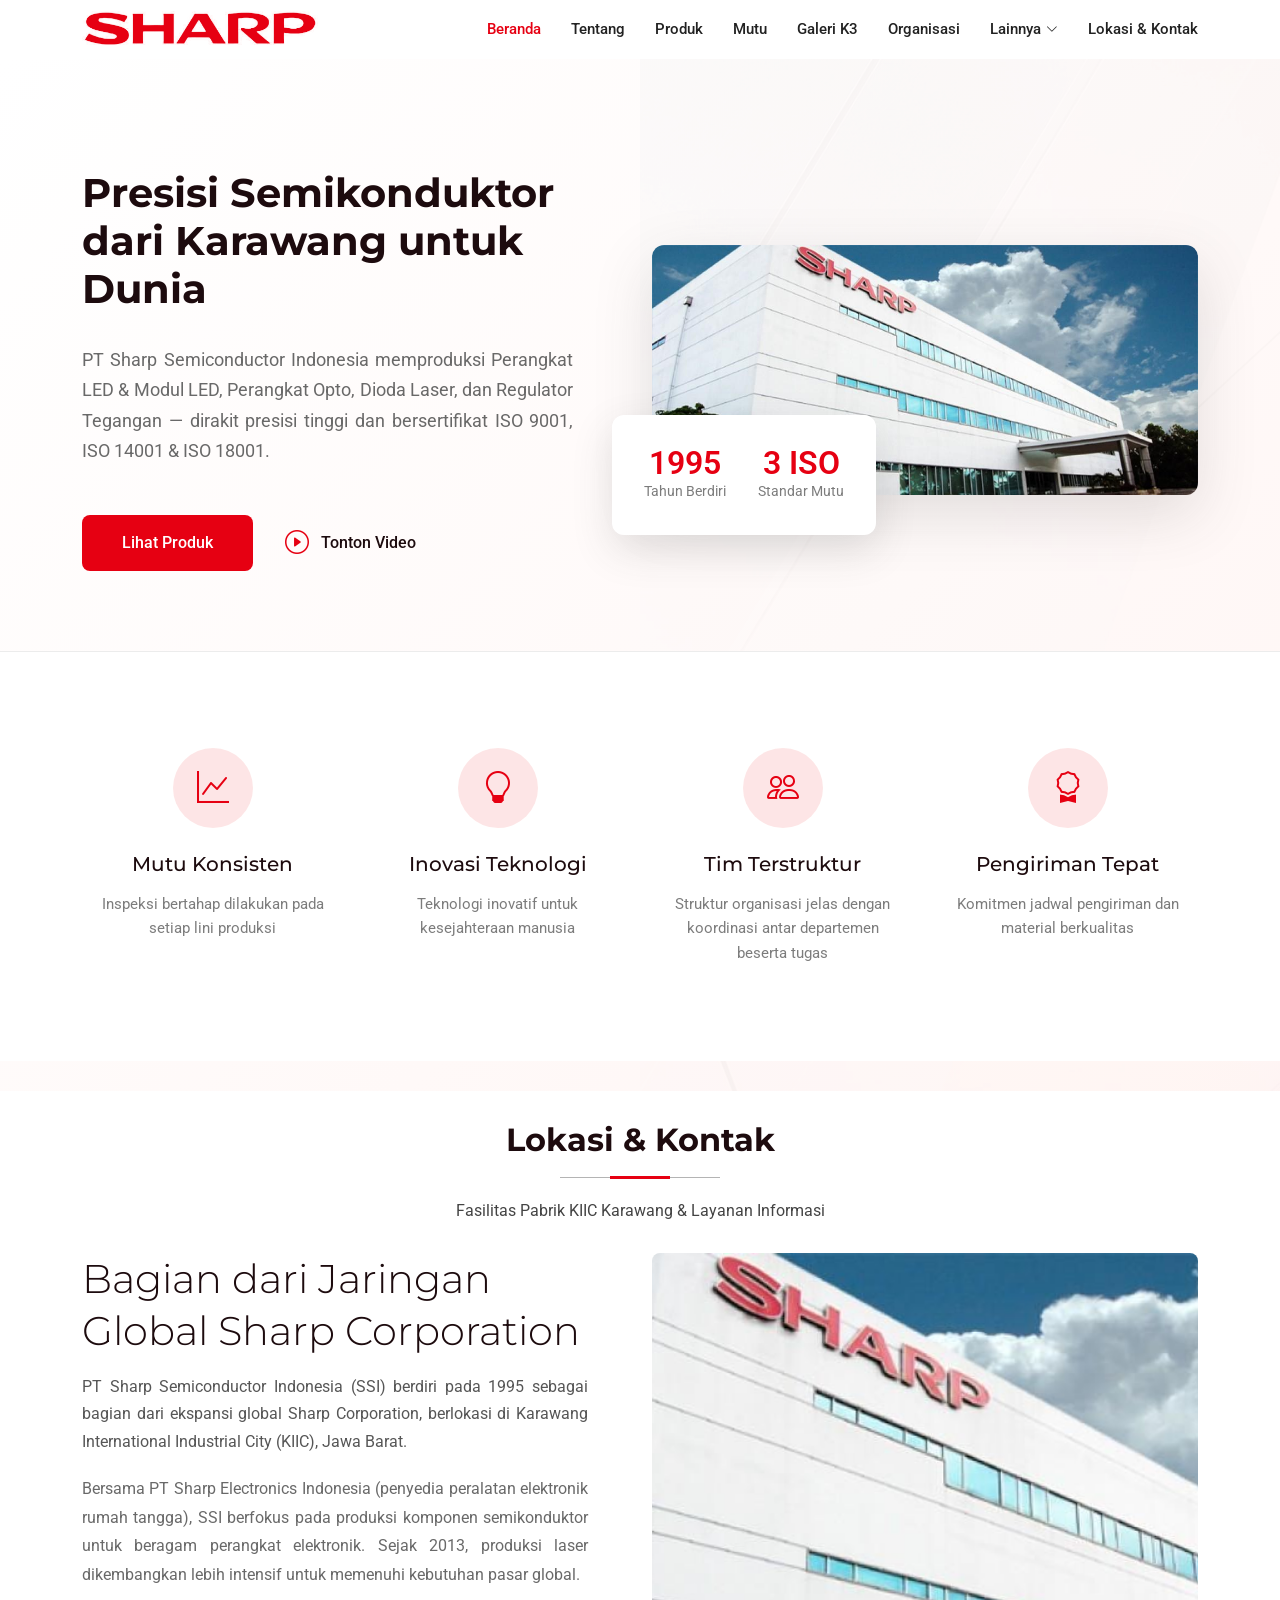
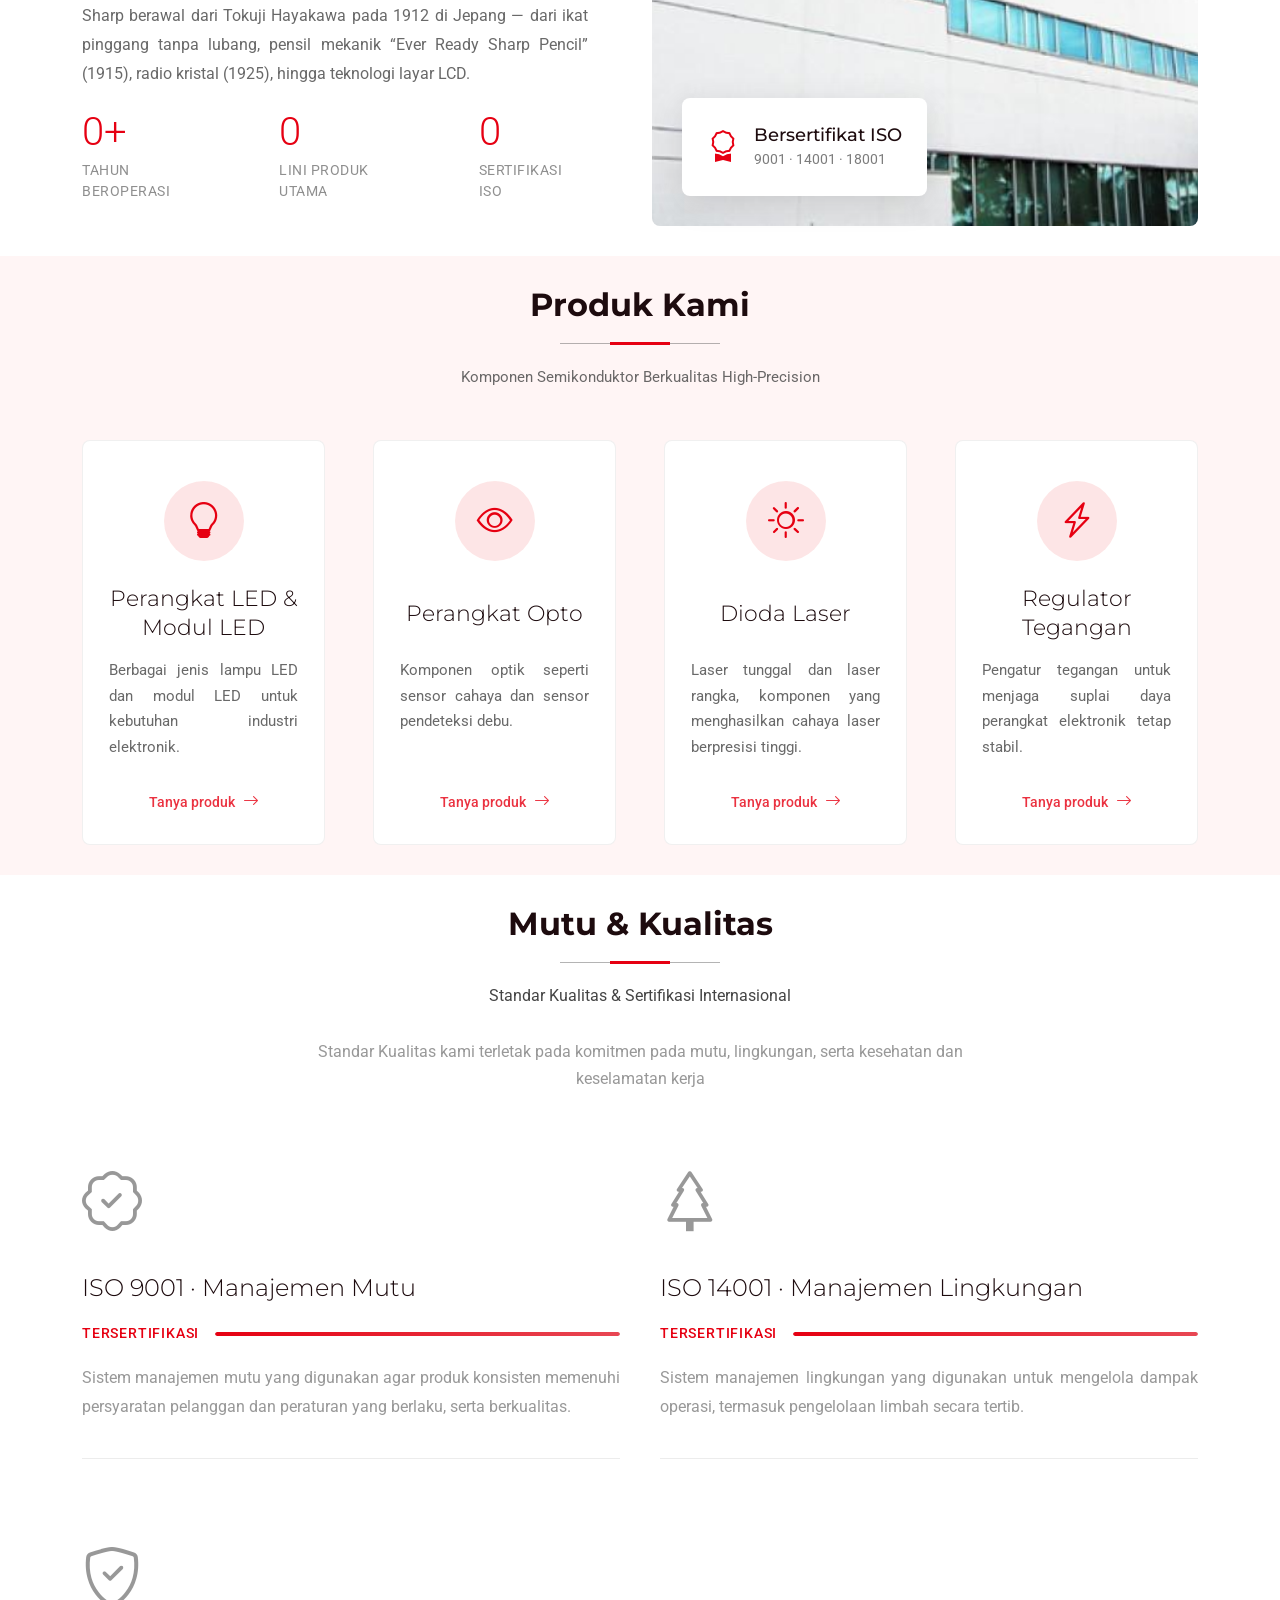
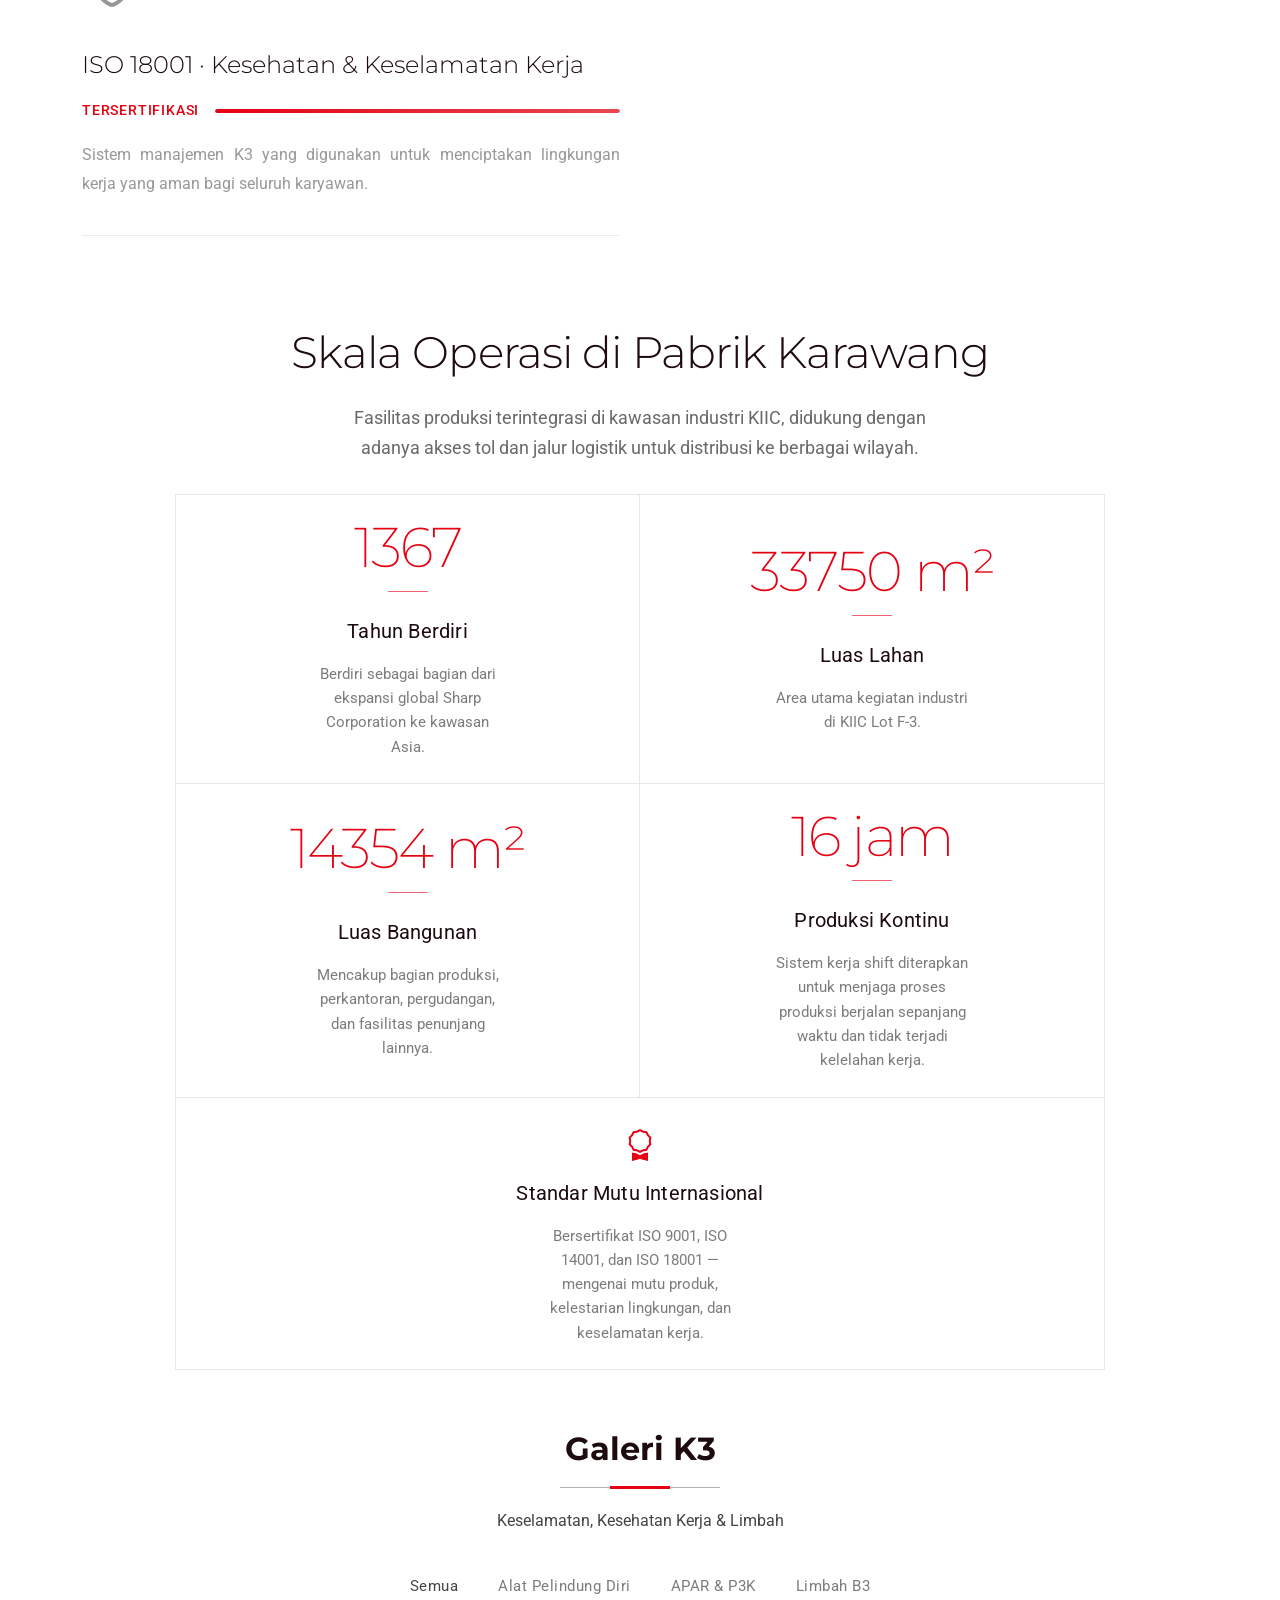
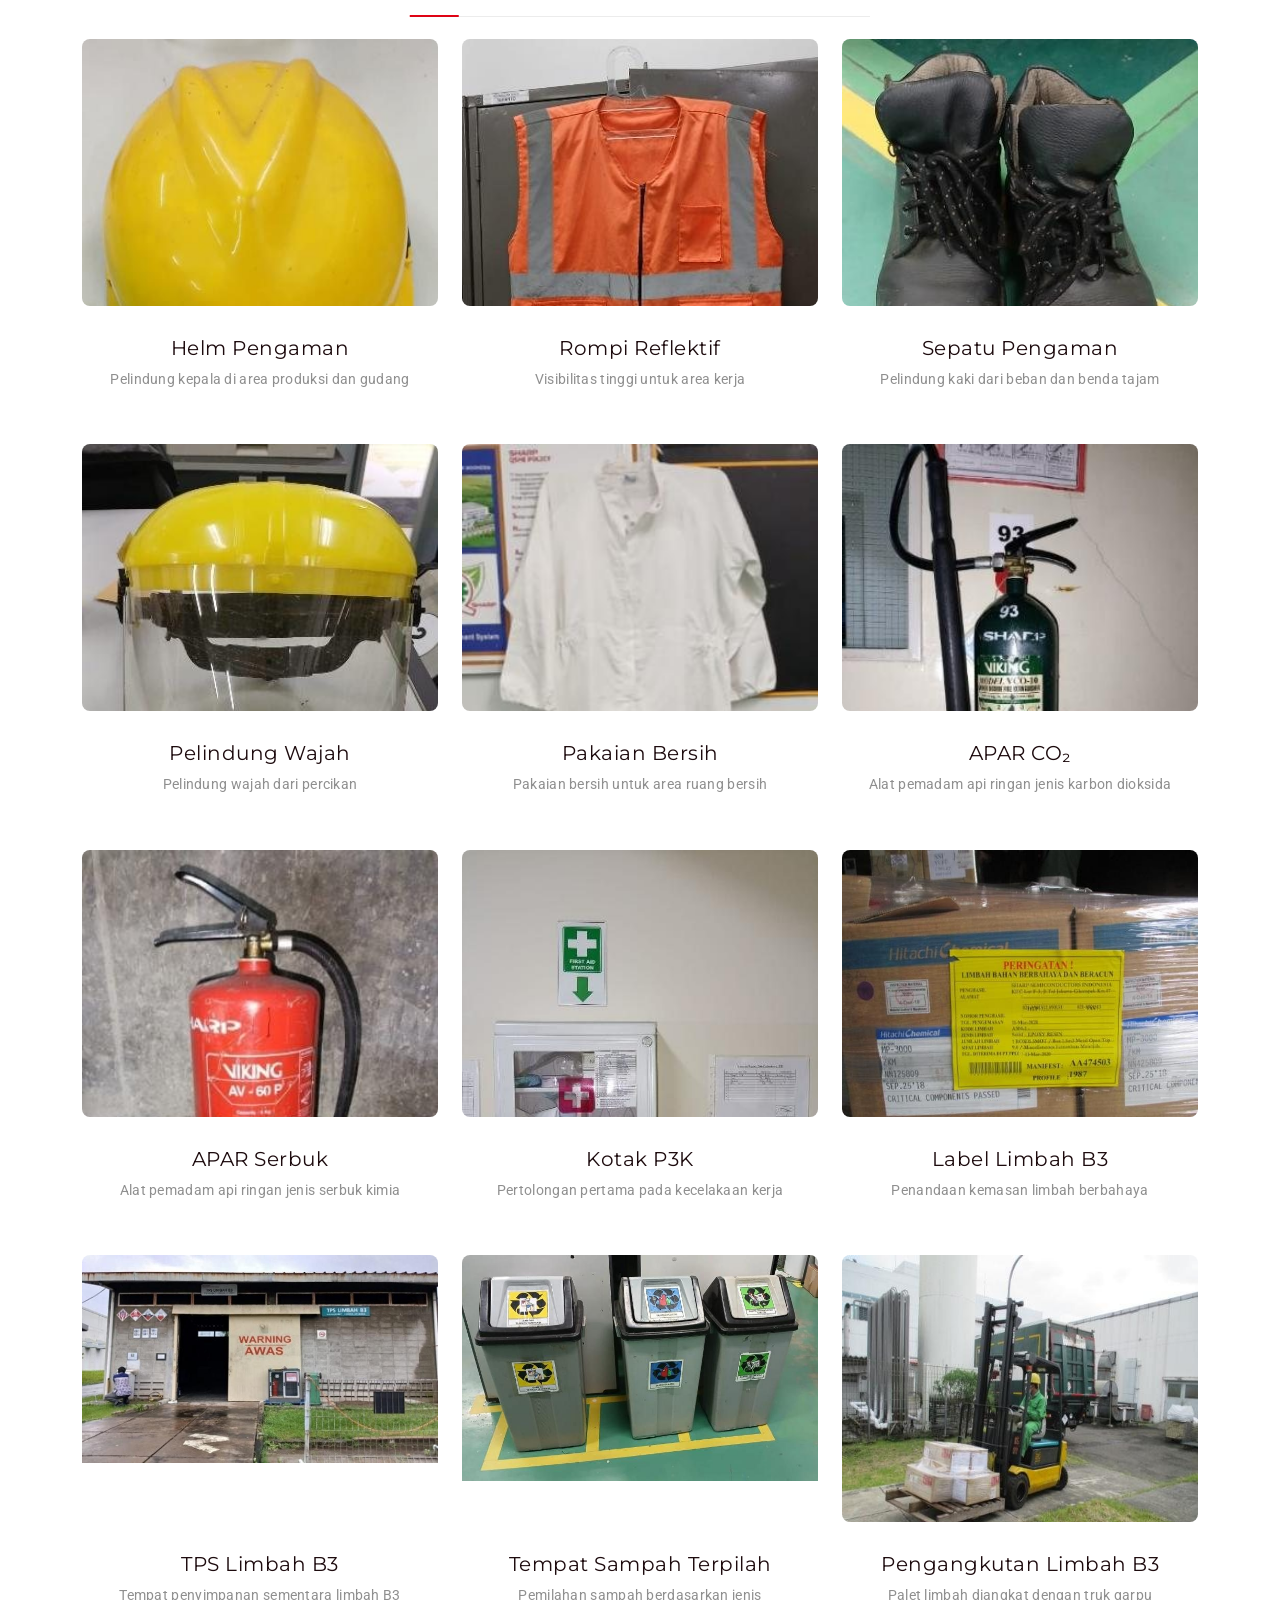
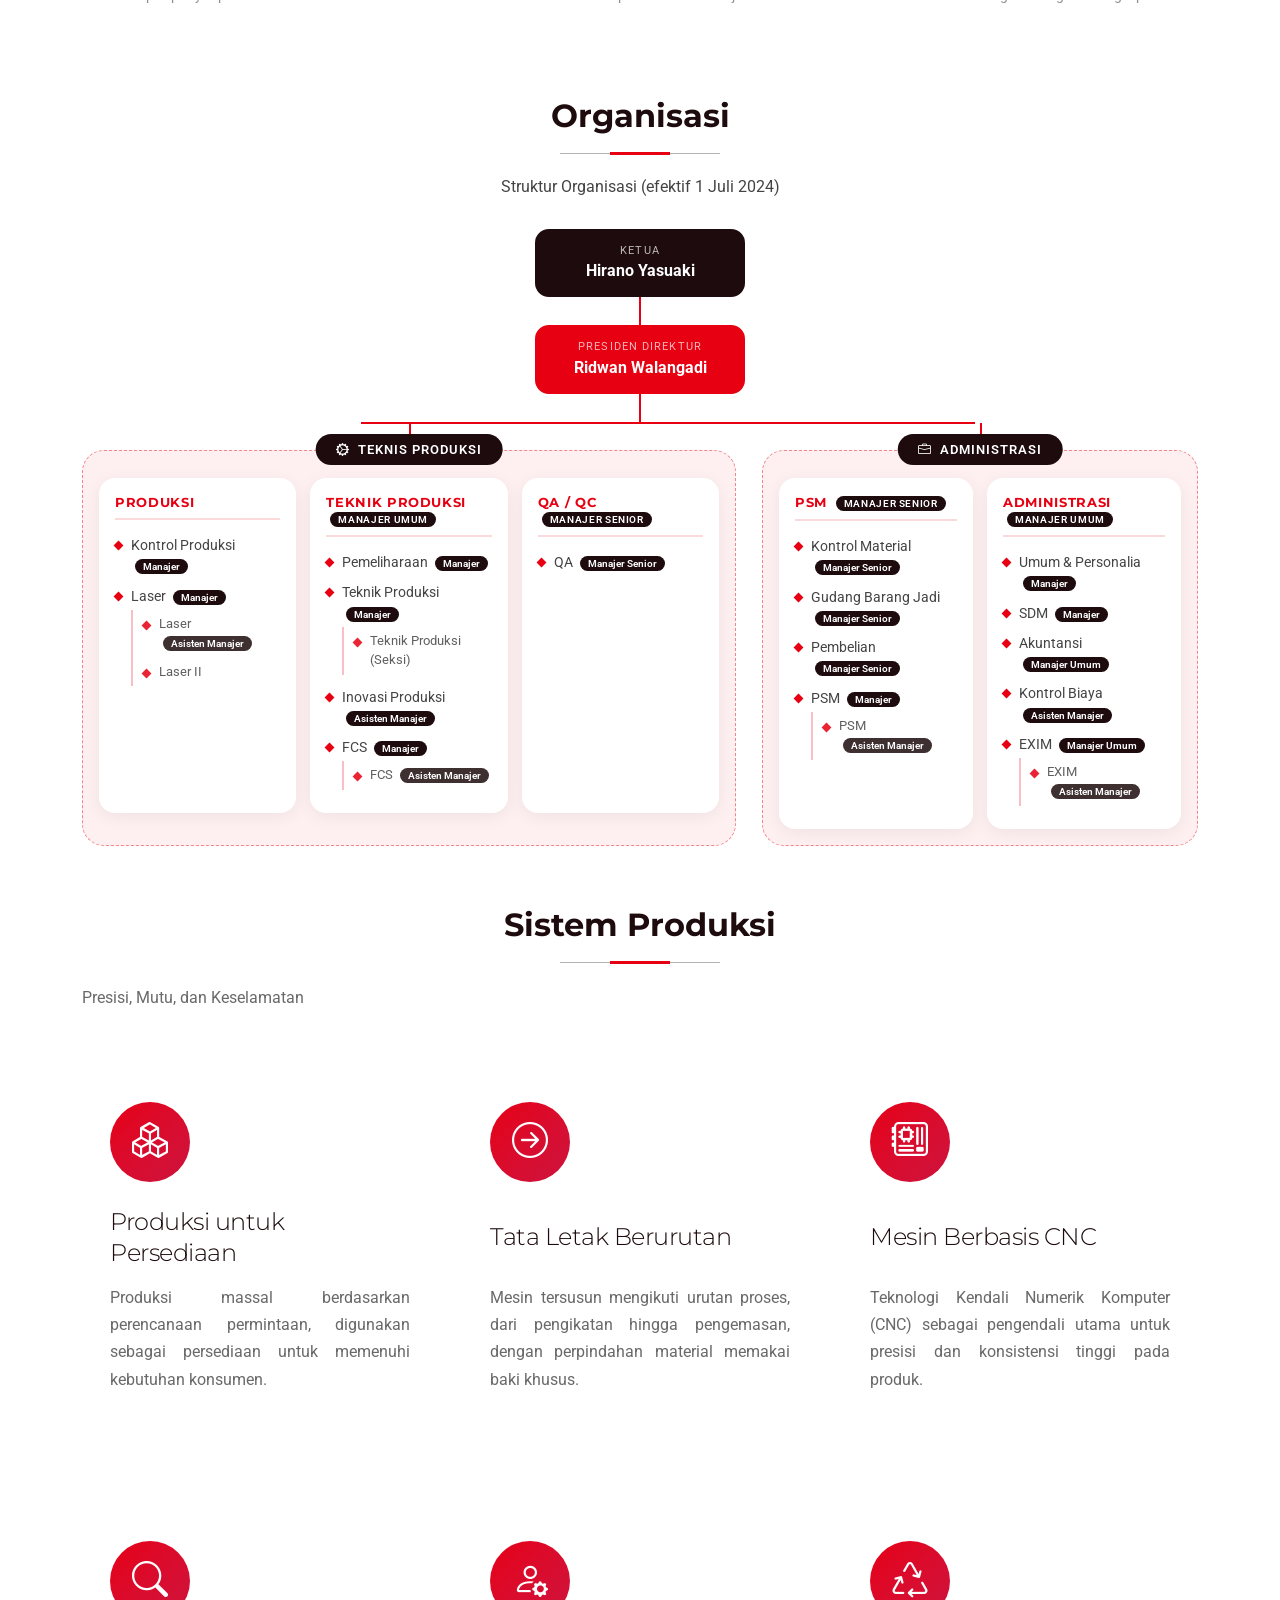
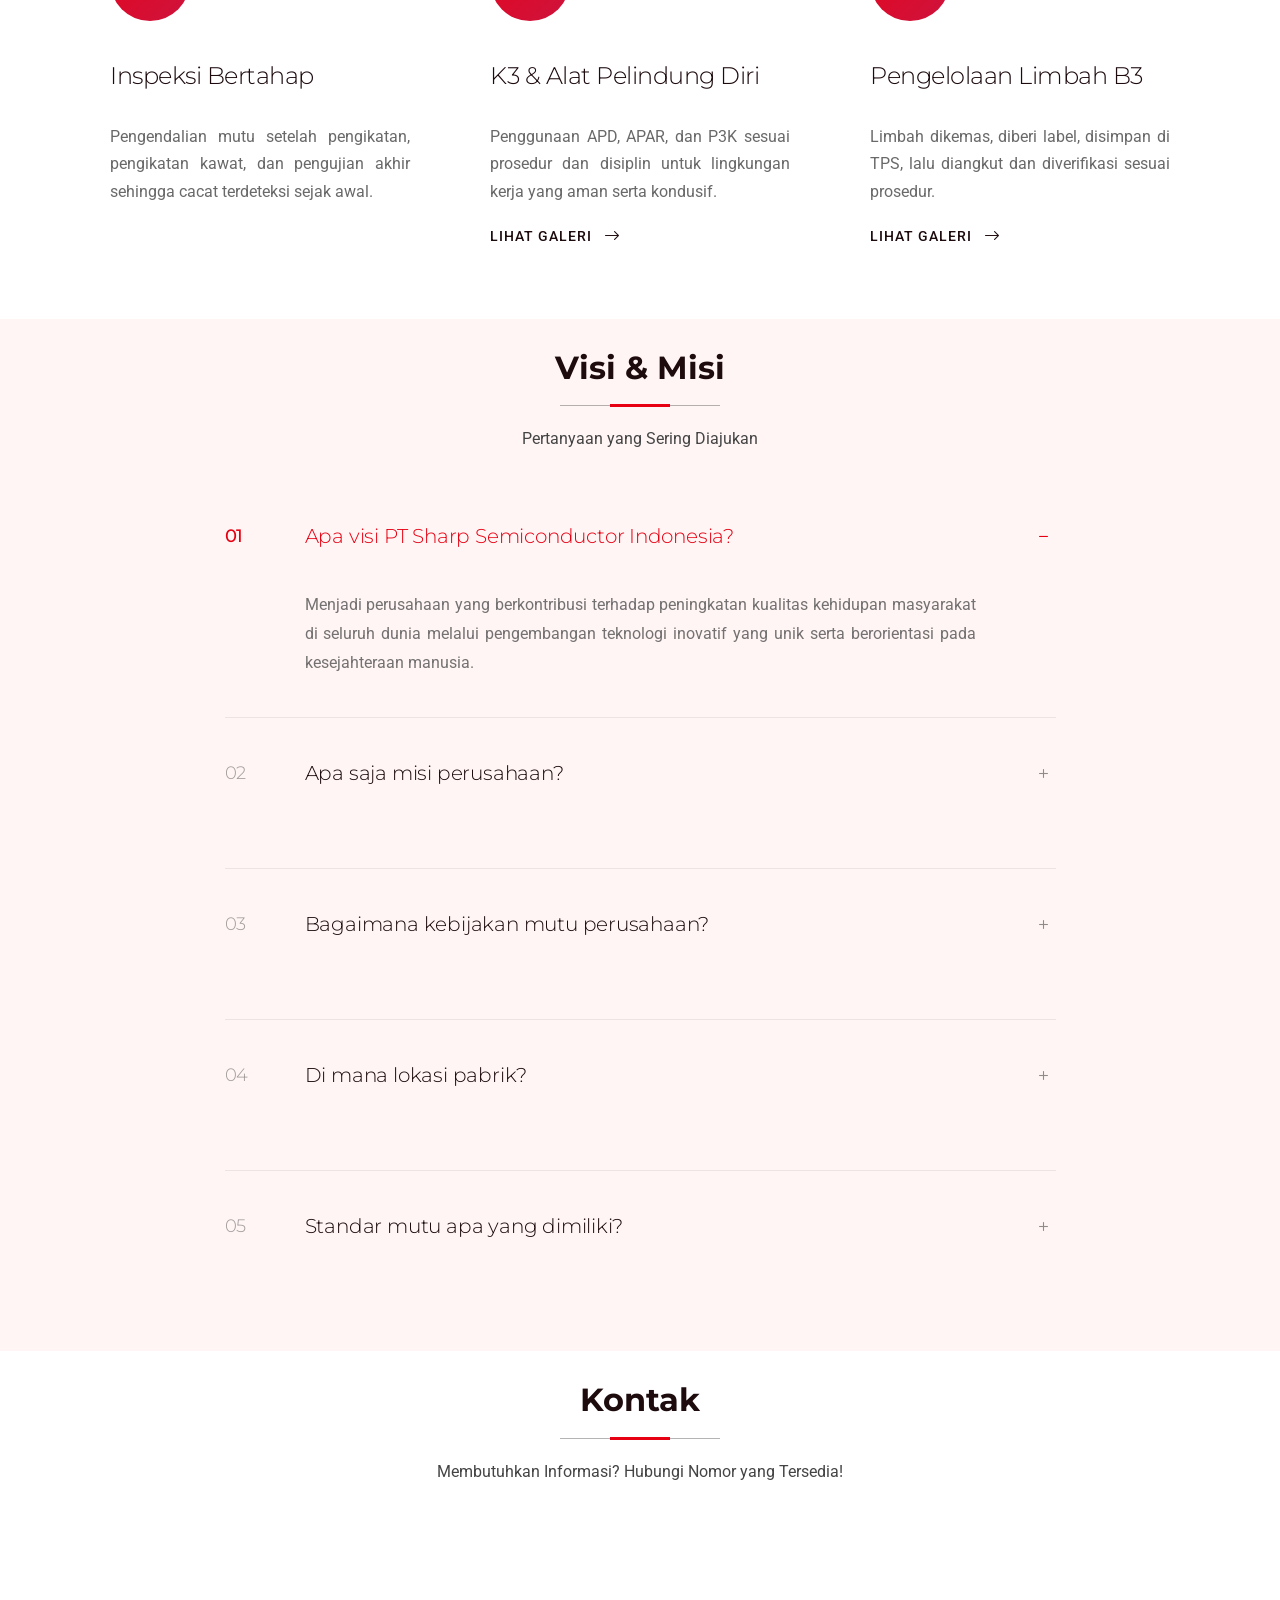
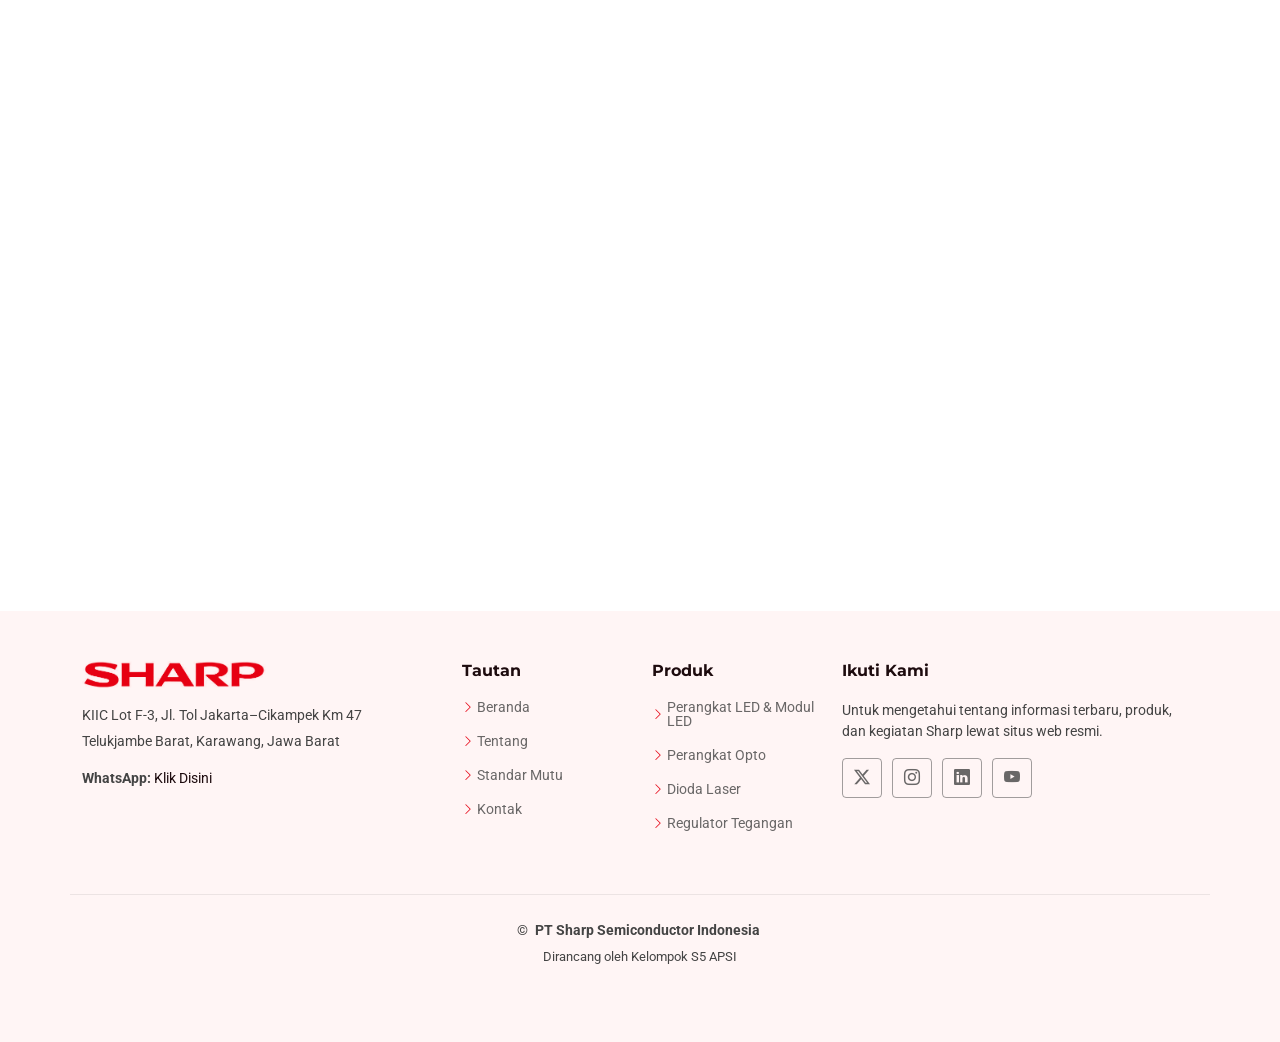
==== commit 9285c75d: "Update index.html" ====
--- a/index.html
+++ b/index.html
@@ -47,24 +47,23 @@
         </a>
 
         <nav id="navmenu" class="navmenu">
-          <ul>
-            <li><a href="#hero" class="active">Beranda</a></li>
-            <li><a href="#about">Tentang</a></li>
-            <li><a href="#featured-services">Produk</a></li>
-            <li><a href="#skills">Mutu</a></li>
-            <li><a href="#portfolio">Galeri K3</a></li>
-            <li><a href="#team">Organisasi</a></li>
-            <li class="dropdown"><a href="#"><span>Lainnya</span> <i class="bi bi-chevron-down toggle-dropdown"></i></a>
-              <ul>
-                <li><a href="#services">Sistem Produksi</a></li>
-                <li><a href="#faq">Visi, Misi &amp; Kebijakan Mutu</a></li>
-                <li><a href="#lokasi">Lokasi &amp; Peta</a></li>
-              </ul>
-            </li>
-            <li><a href="#contact">Kontak</a></li>
-          </ul>
-          <i class="mobile-nav-toggle d-xl-none bi bi-list"></i>
-        </nav>
+        <ul>
+          <li><a href="#hero" class="active">Beranda</a></li>
+          <li><a href="#about">Tentang</a></li>
+          <li><a href="#featured-services">Produk</a></li>
+          <li><a href="#skills">Mutu</a></li>
+          <li><a href="#portfolio">Galeri K3</a></li>
+          <li><a href="#team">Organisasi</a></li>
+          <li class="dropdown"><a href="#"><span>Lainnya</span> <i class="bi bi-chevron-down toggle-dropdown"></i></a>
+            <ul>
+              <li><a href="#services">Sistem Produksi</a></li>
+              <li><a href="#faq">Visi, Misi &amp; Kebijakan Mutu</a></li>
+            </ul>
+          </li>
+          <li><a href="#contact">Lokasi &amp; Kontak</a></li>
+        </ul>
+        <i class="mobile-nav-toggle d-xl-none bi bi-list"></i>
+      </nav>
 
       </div>
 
@@ -165,8 +164,8 @@
 
       <!-- Section Title -->
       <div class="container section-title" data-aos="fade-up">
-        <h2>Tentang Kami</h2>
-        <p>PT Sharp Semiconductor Indonesia</p>
+        <h2>Lokasi &amp; Kontak</h2>
+        <p>Fasilitas Pabrik KIIC Karawang &amp; Layanan Informasi</p>
       </div><!-- End Section Title -->
 
       <div class="container" data-aos="fade-up" data-aos-delay="100">
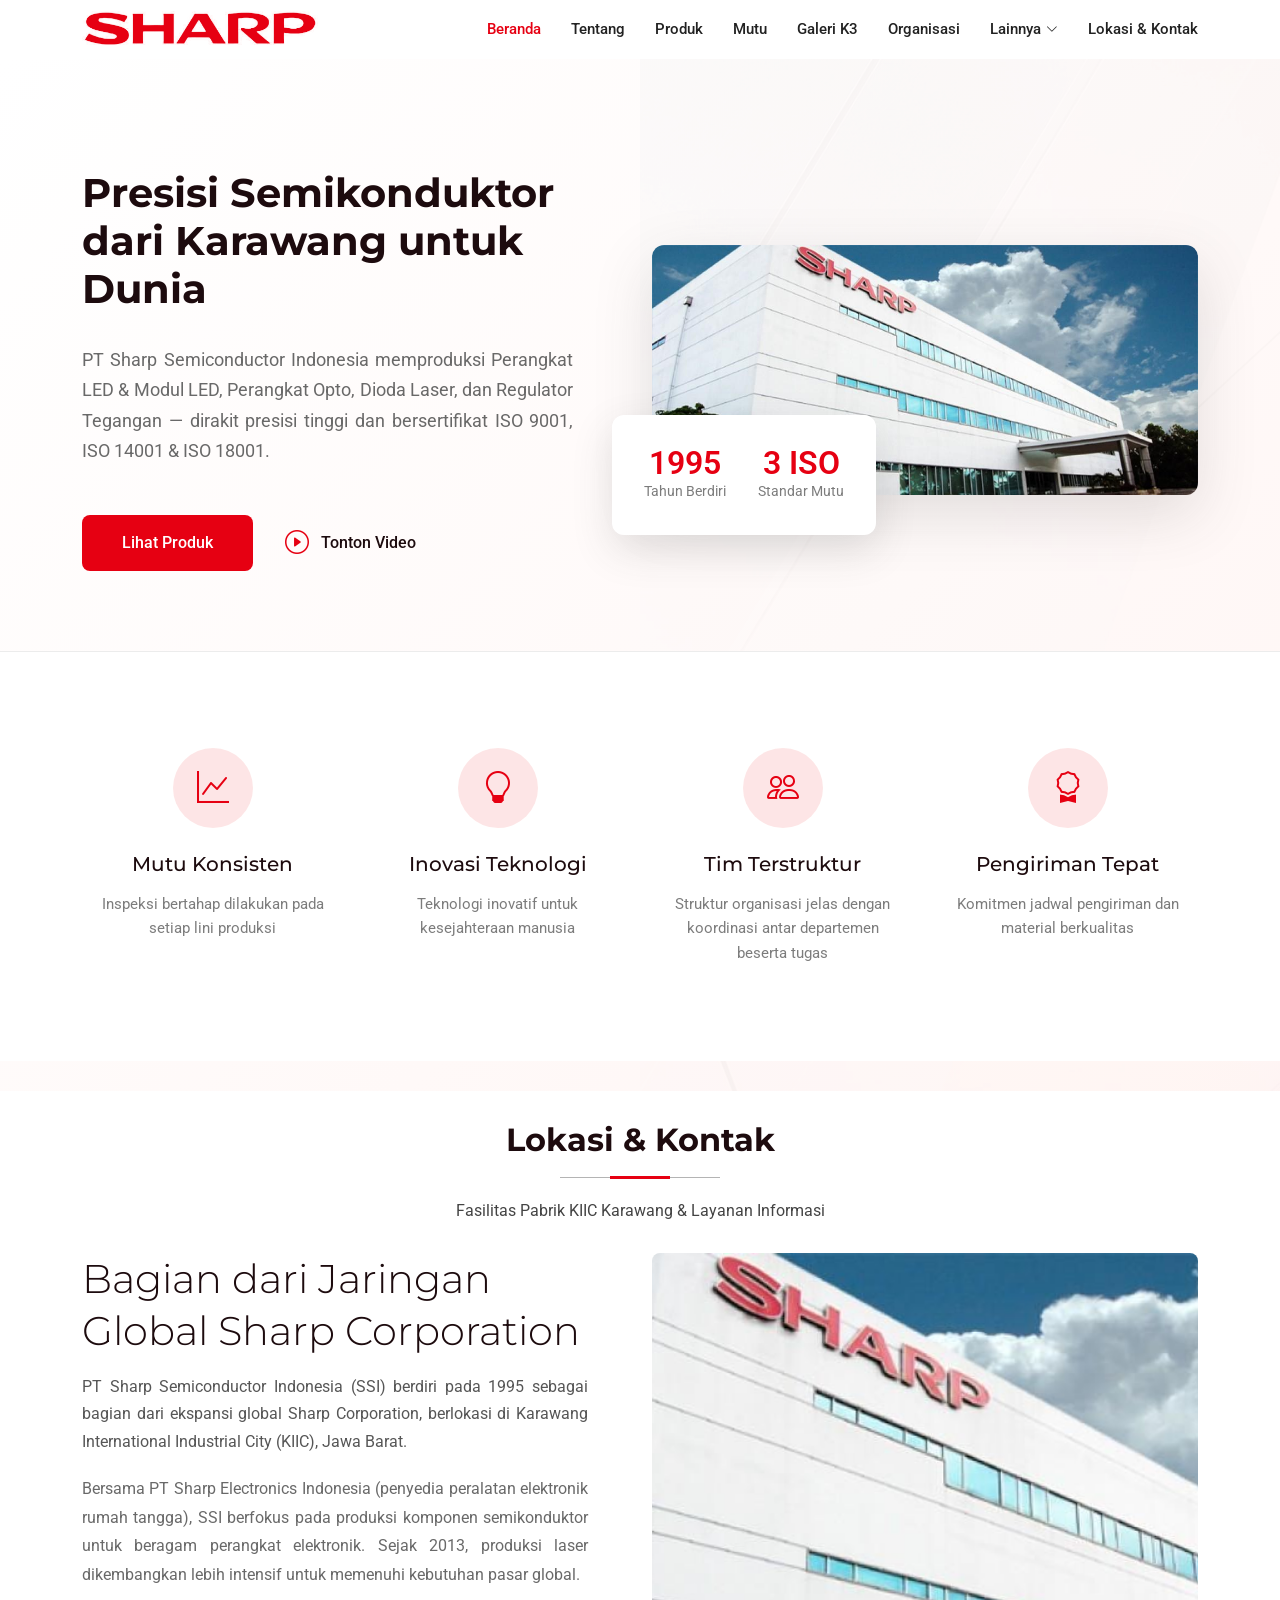
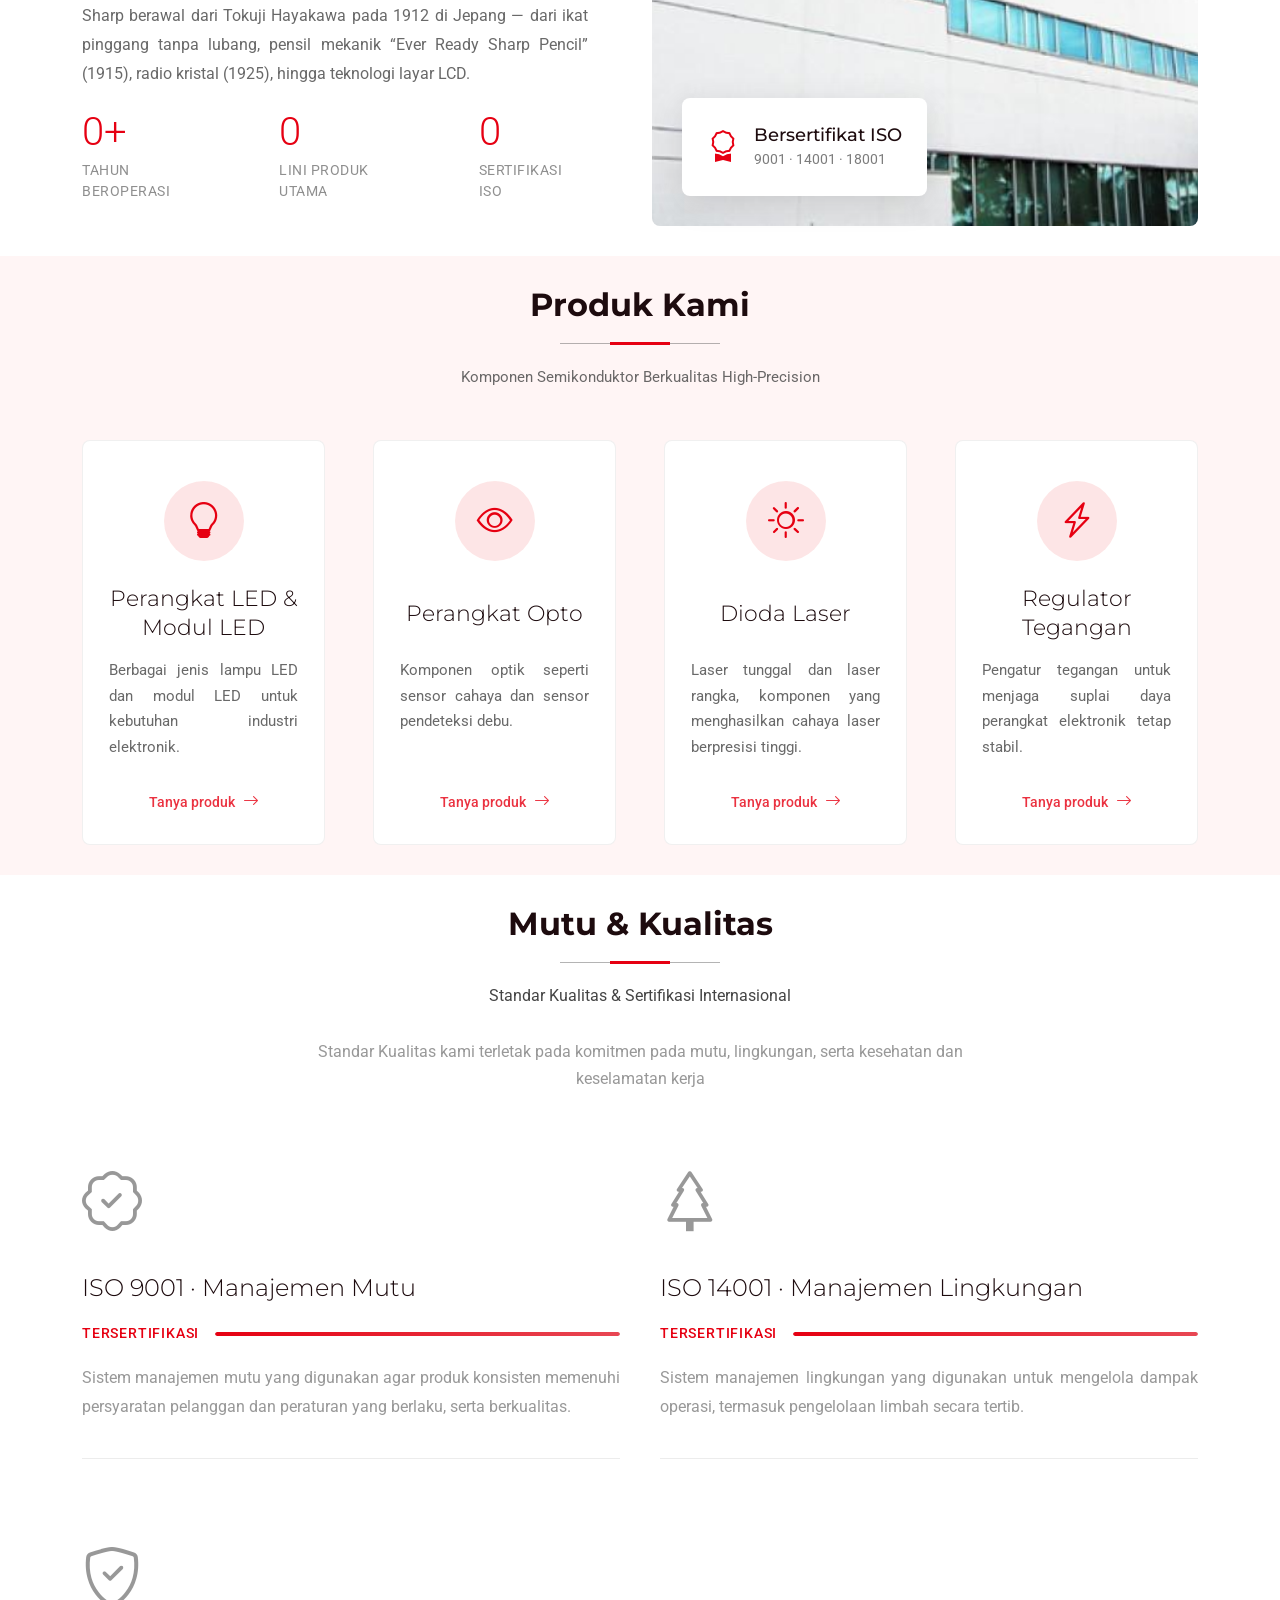
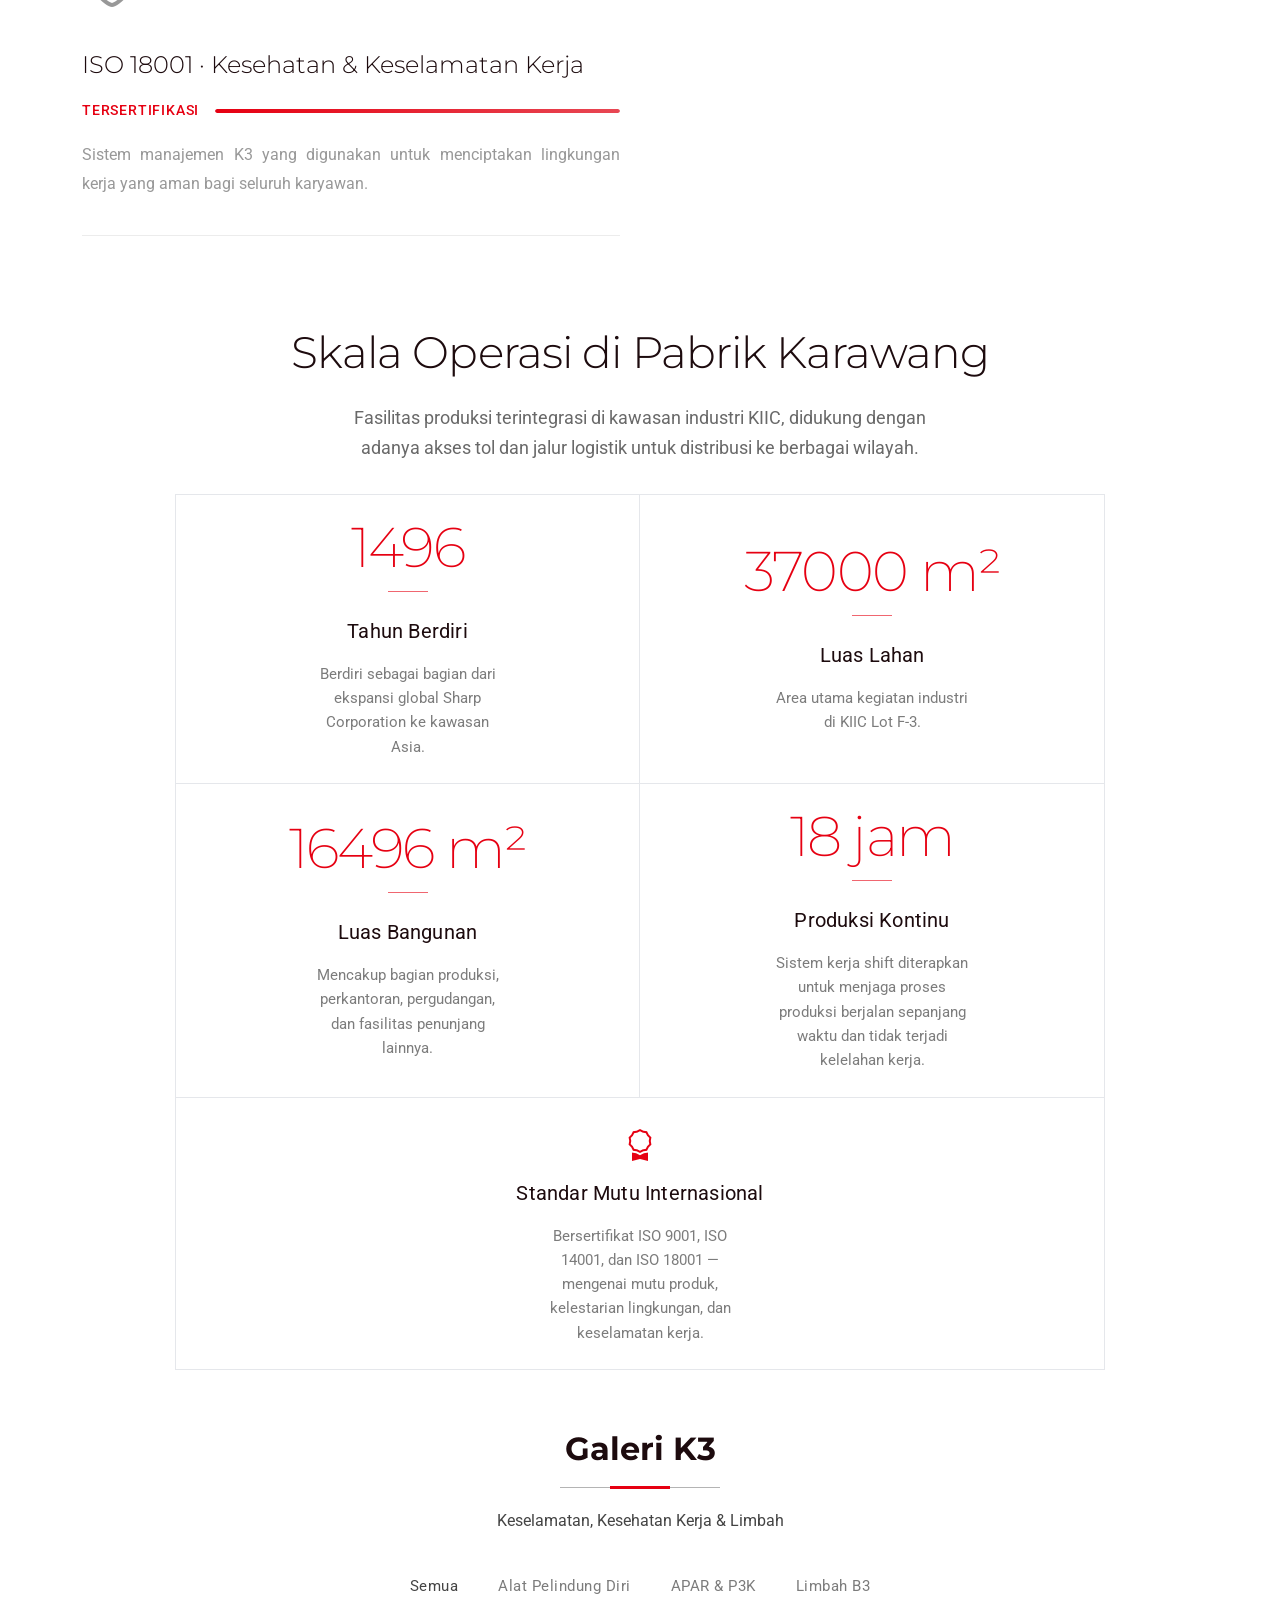
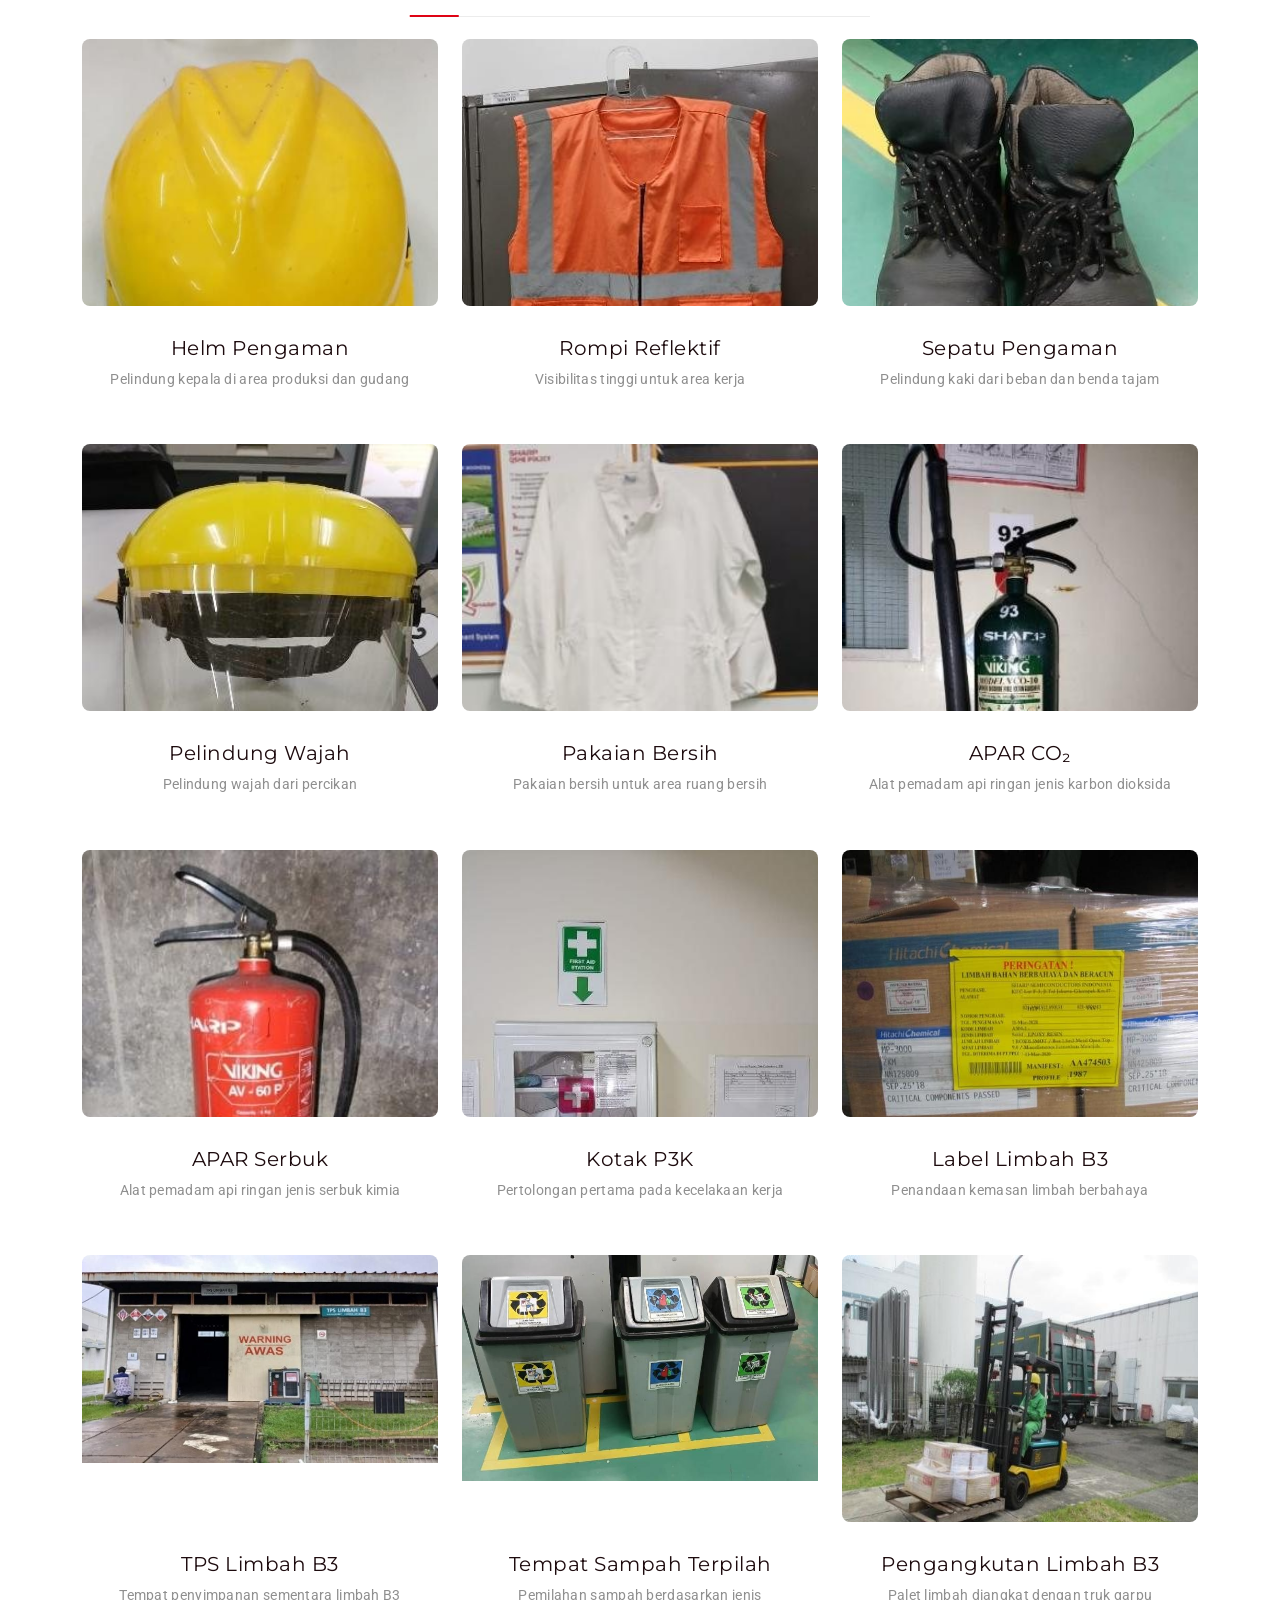
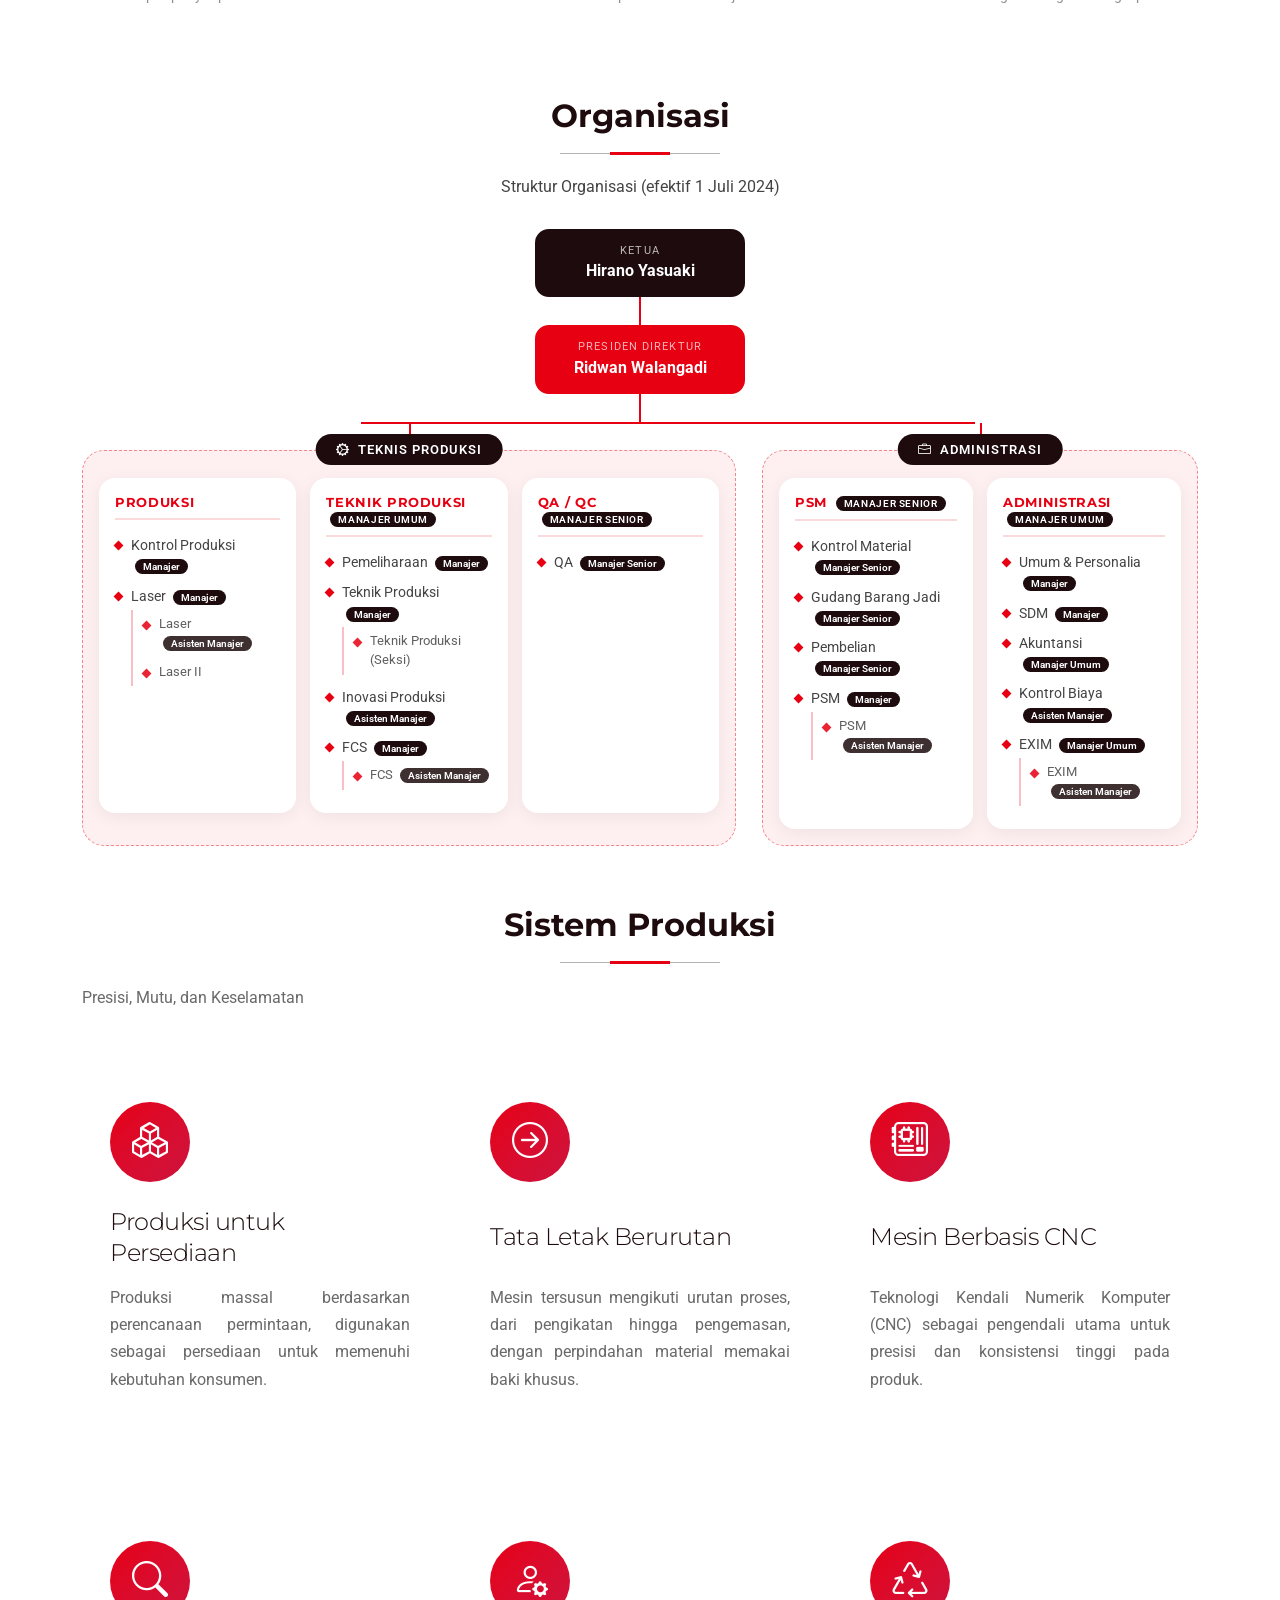
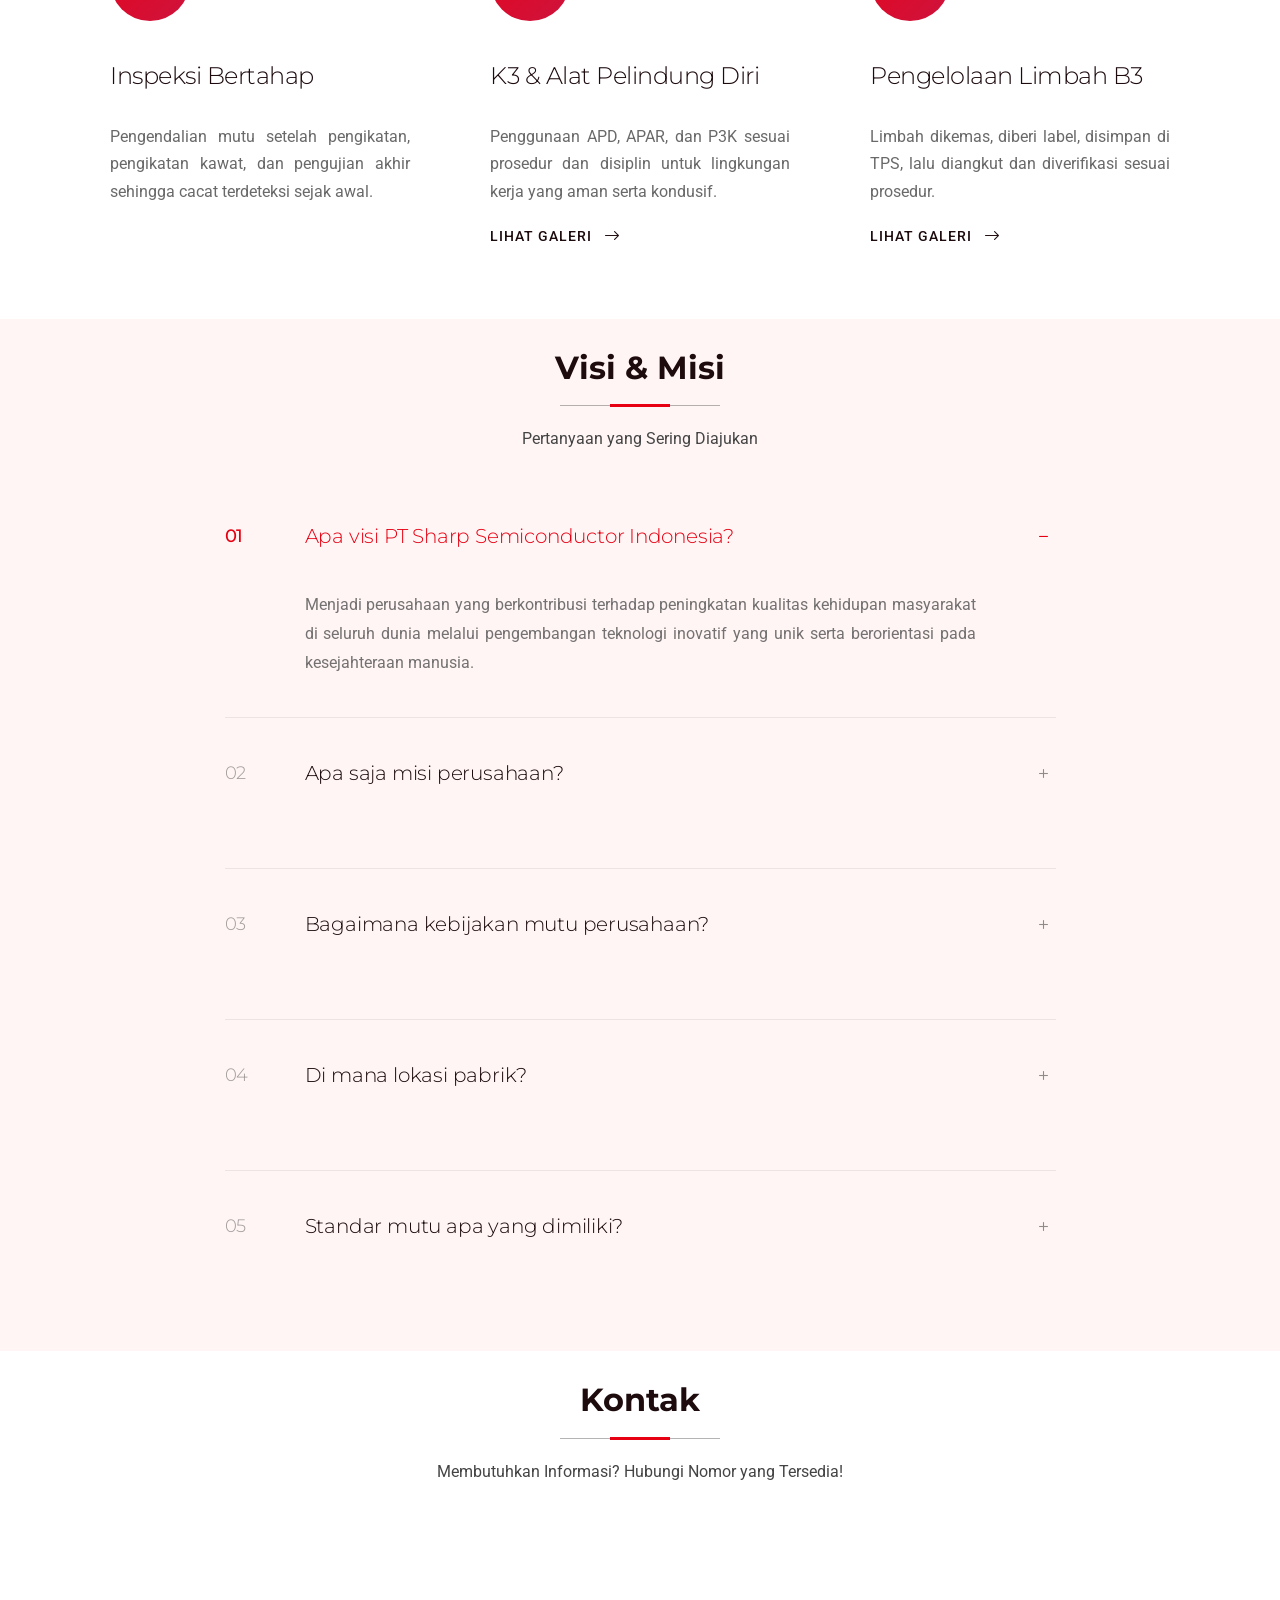
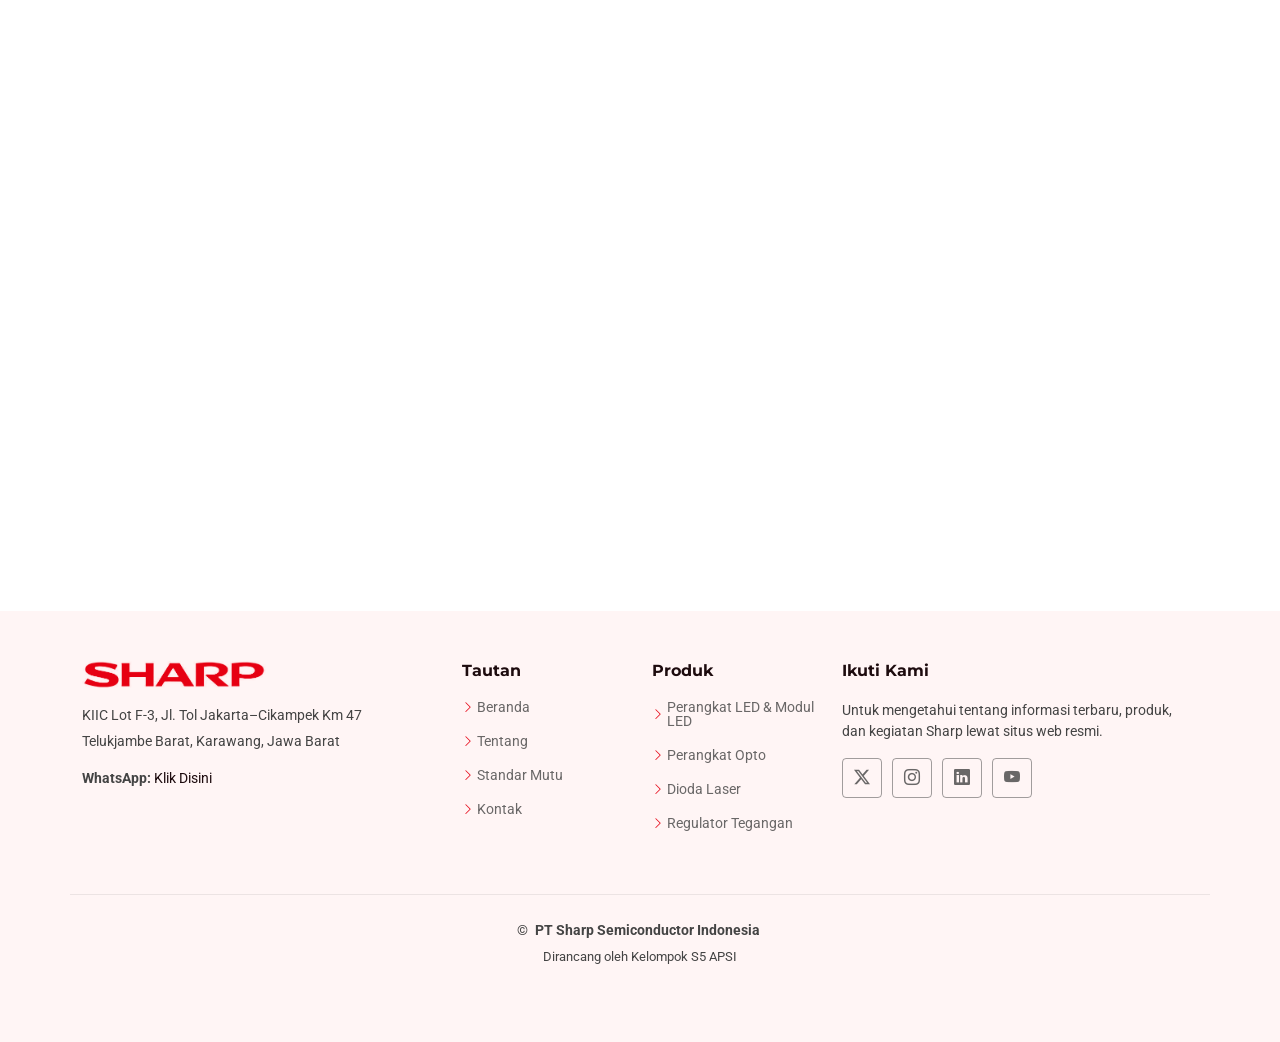
==== commit 38da7ff7: "Update index.html" ====
--- a/index.html
+++ b/index.html
@@ -42,7 +42,7 @@
   <header id="header" class="header sticky-top">
 
       <div class="container position-relative d-flex align-items-center justify-content-between">
-        <a href="index.html" class="logo d-flex align-items-center">
+        <a href="#hero" class="logo d-flex align-items-center">
           <img src="assets/img/sharp/logo-red.png" alt="SHARP">
         </a>
 
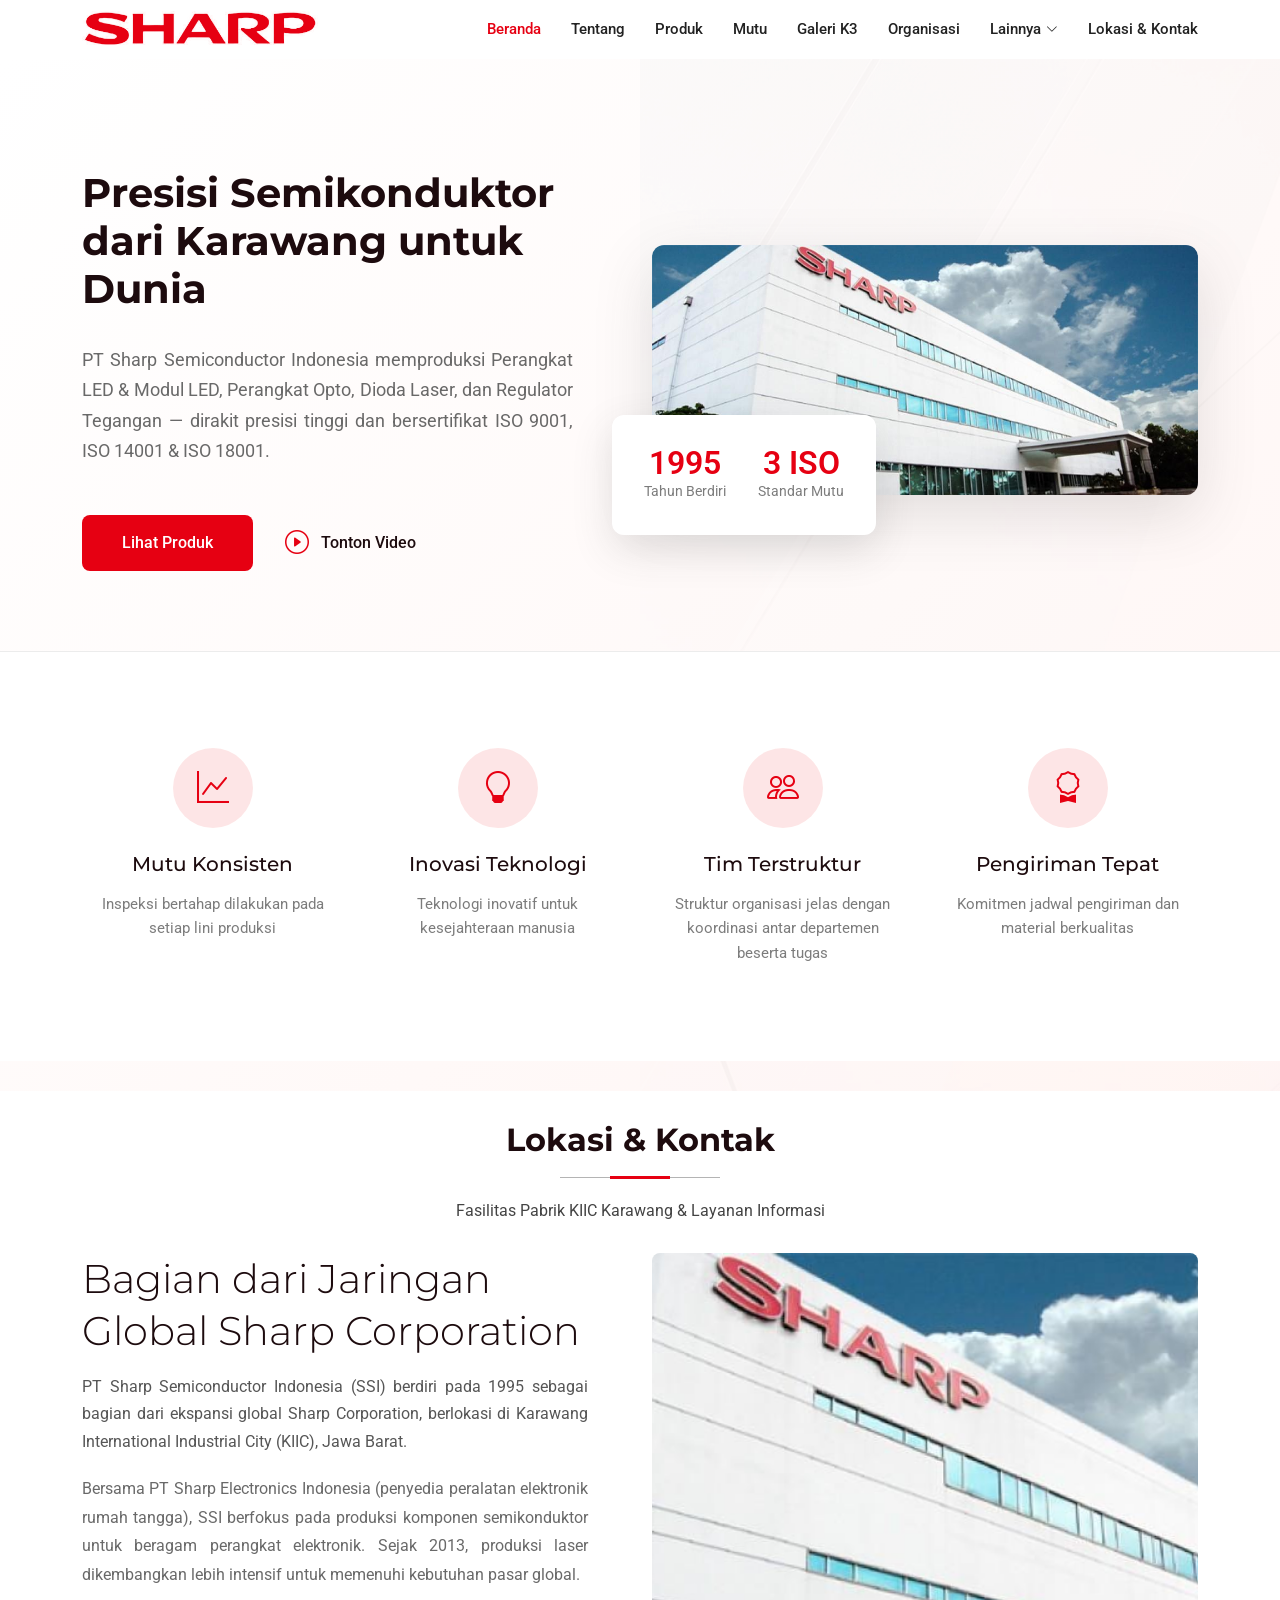
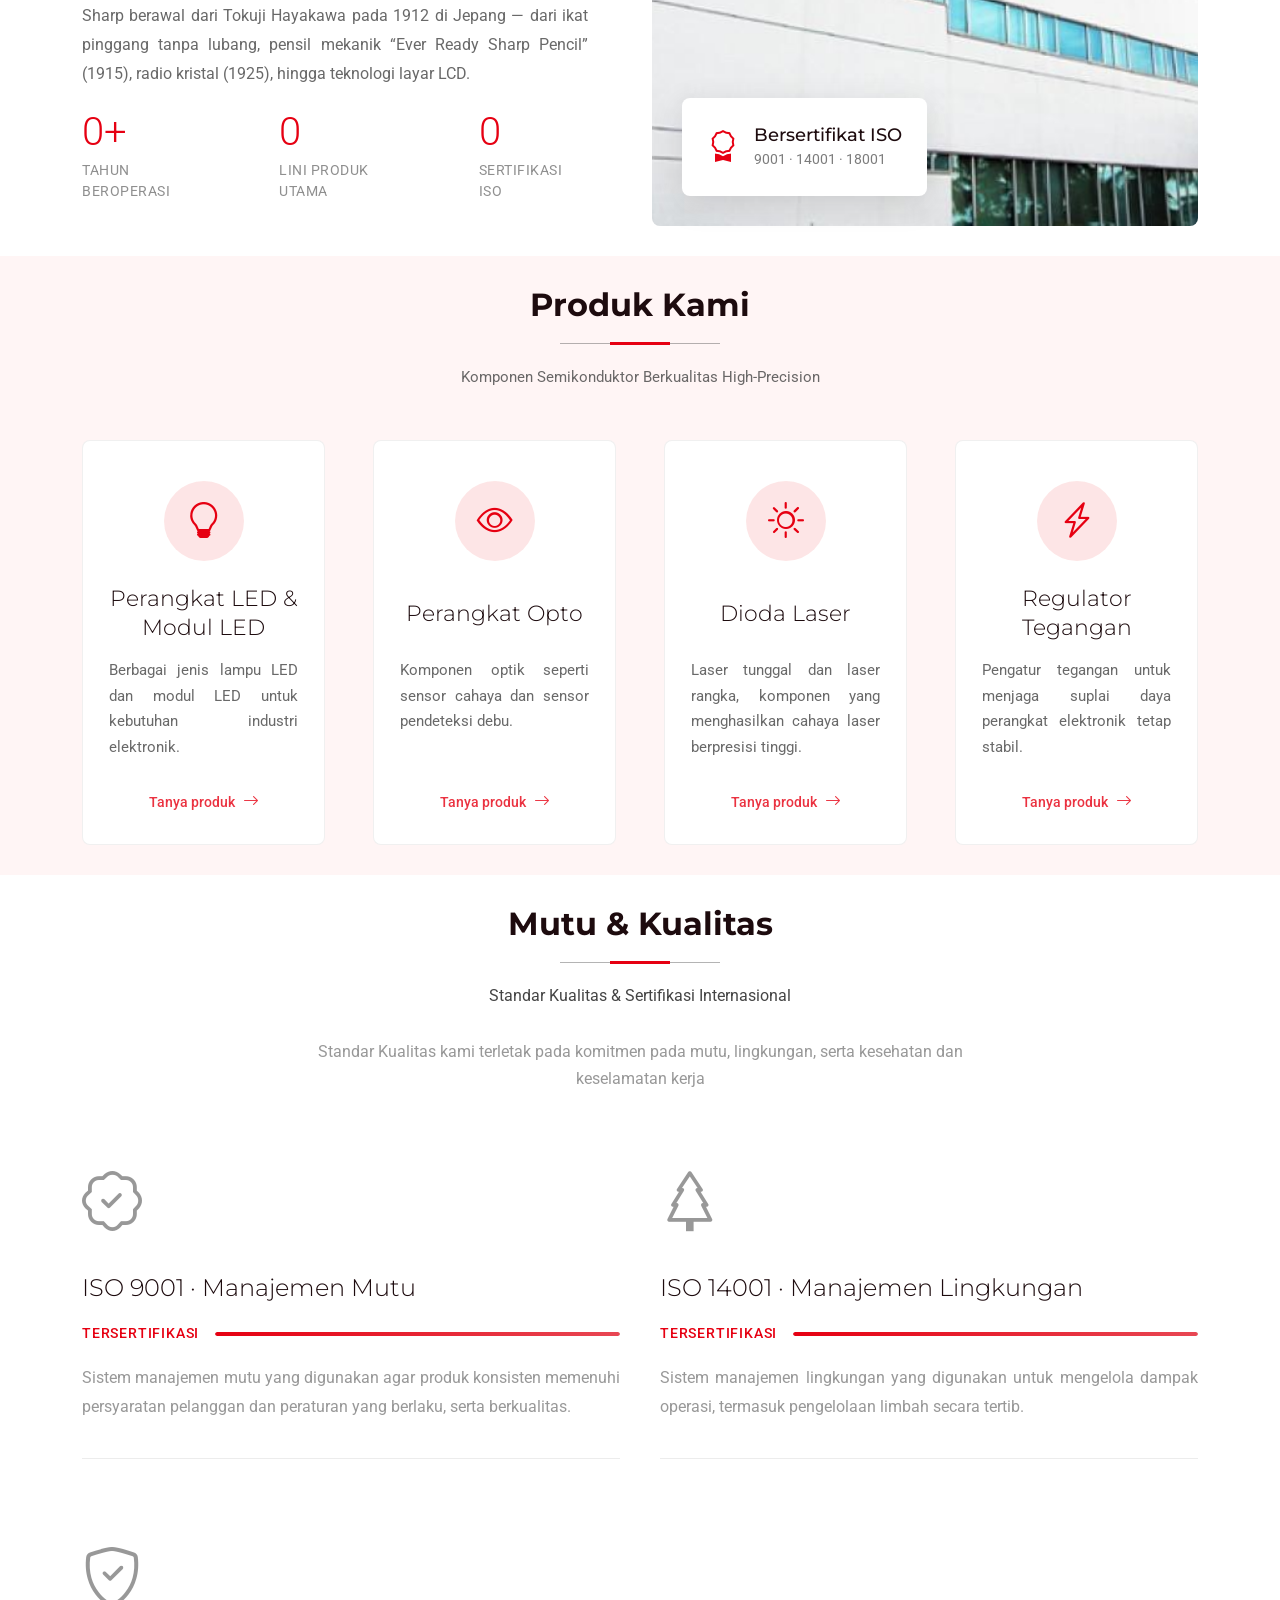
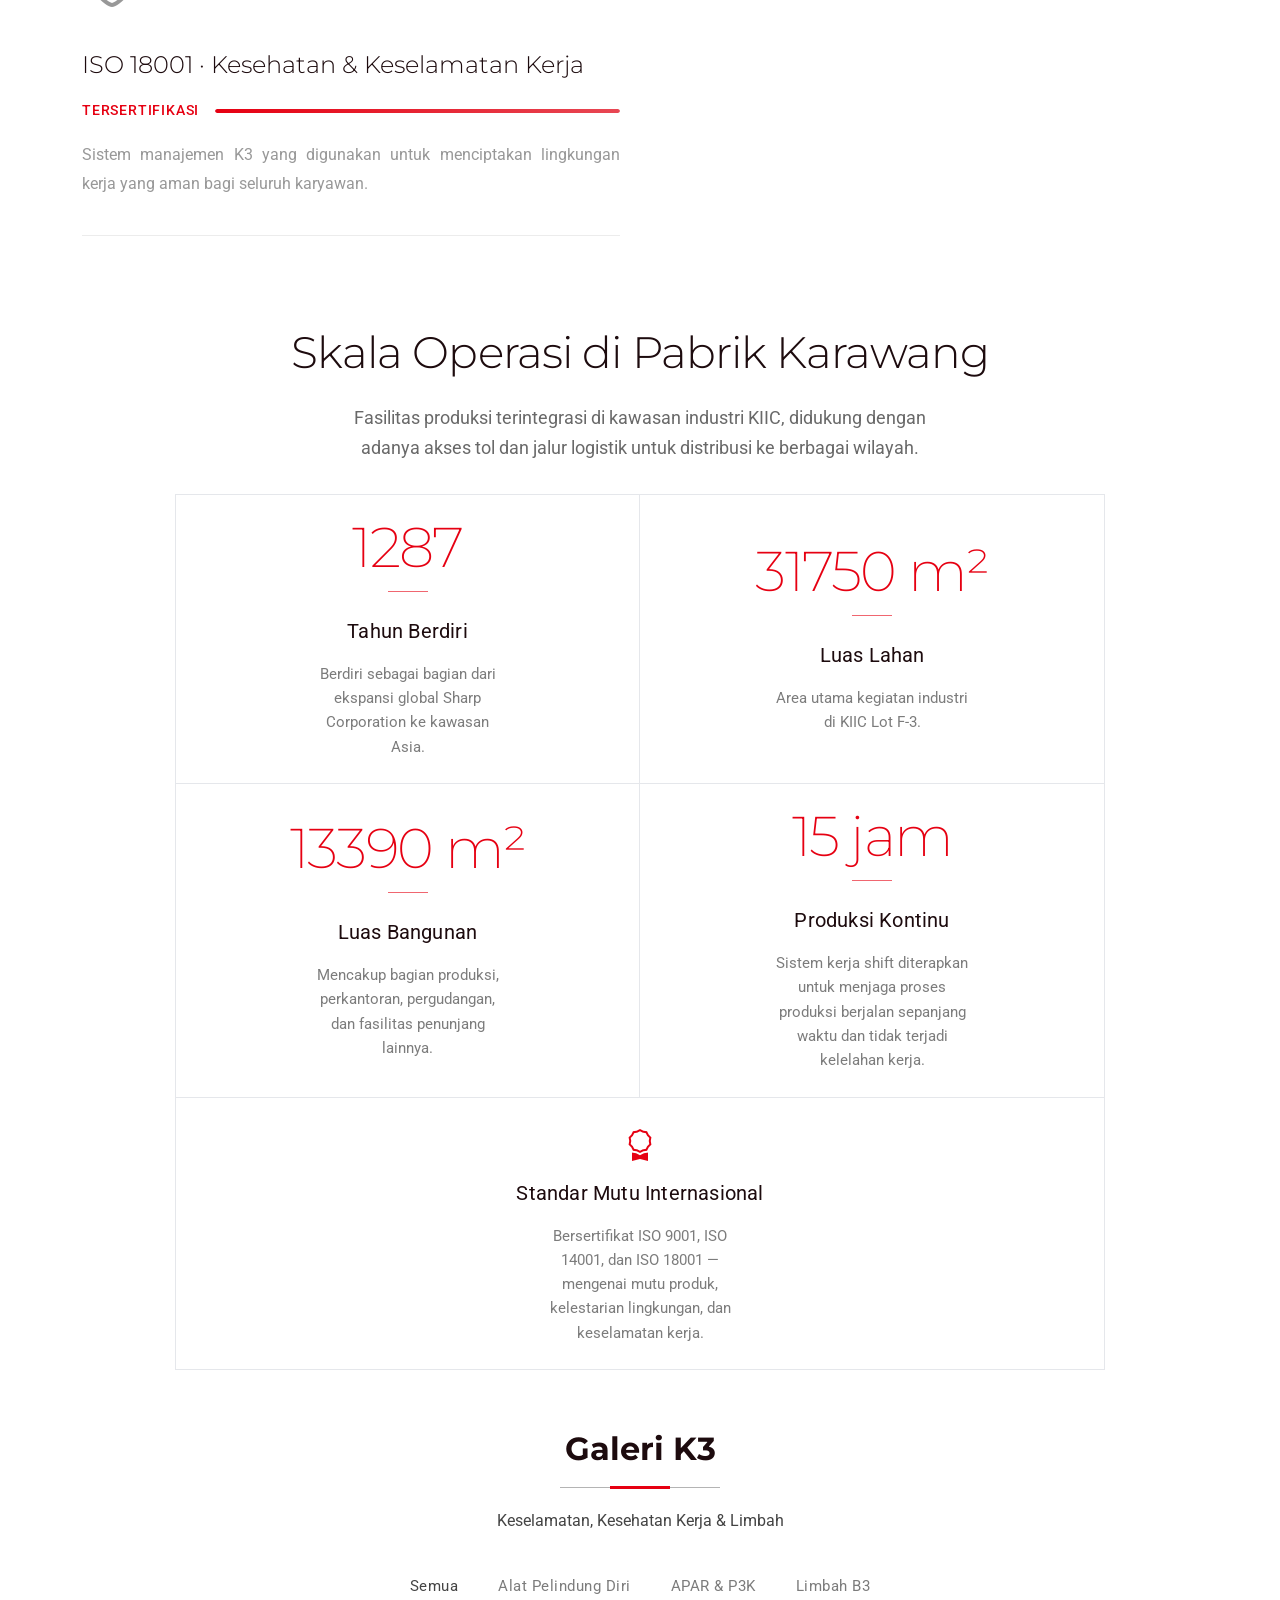
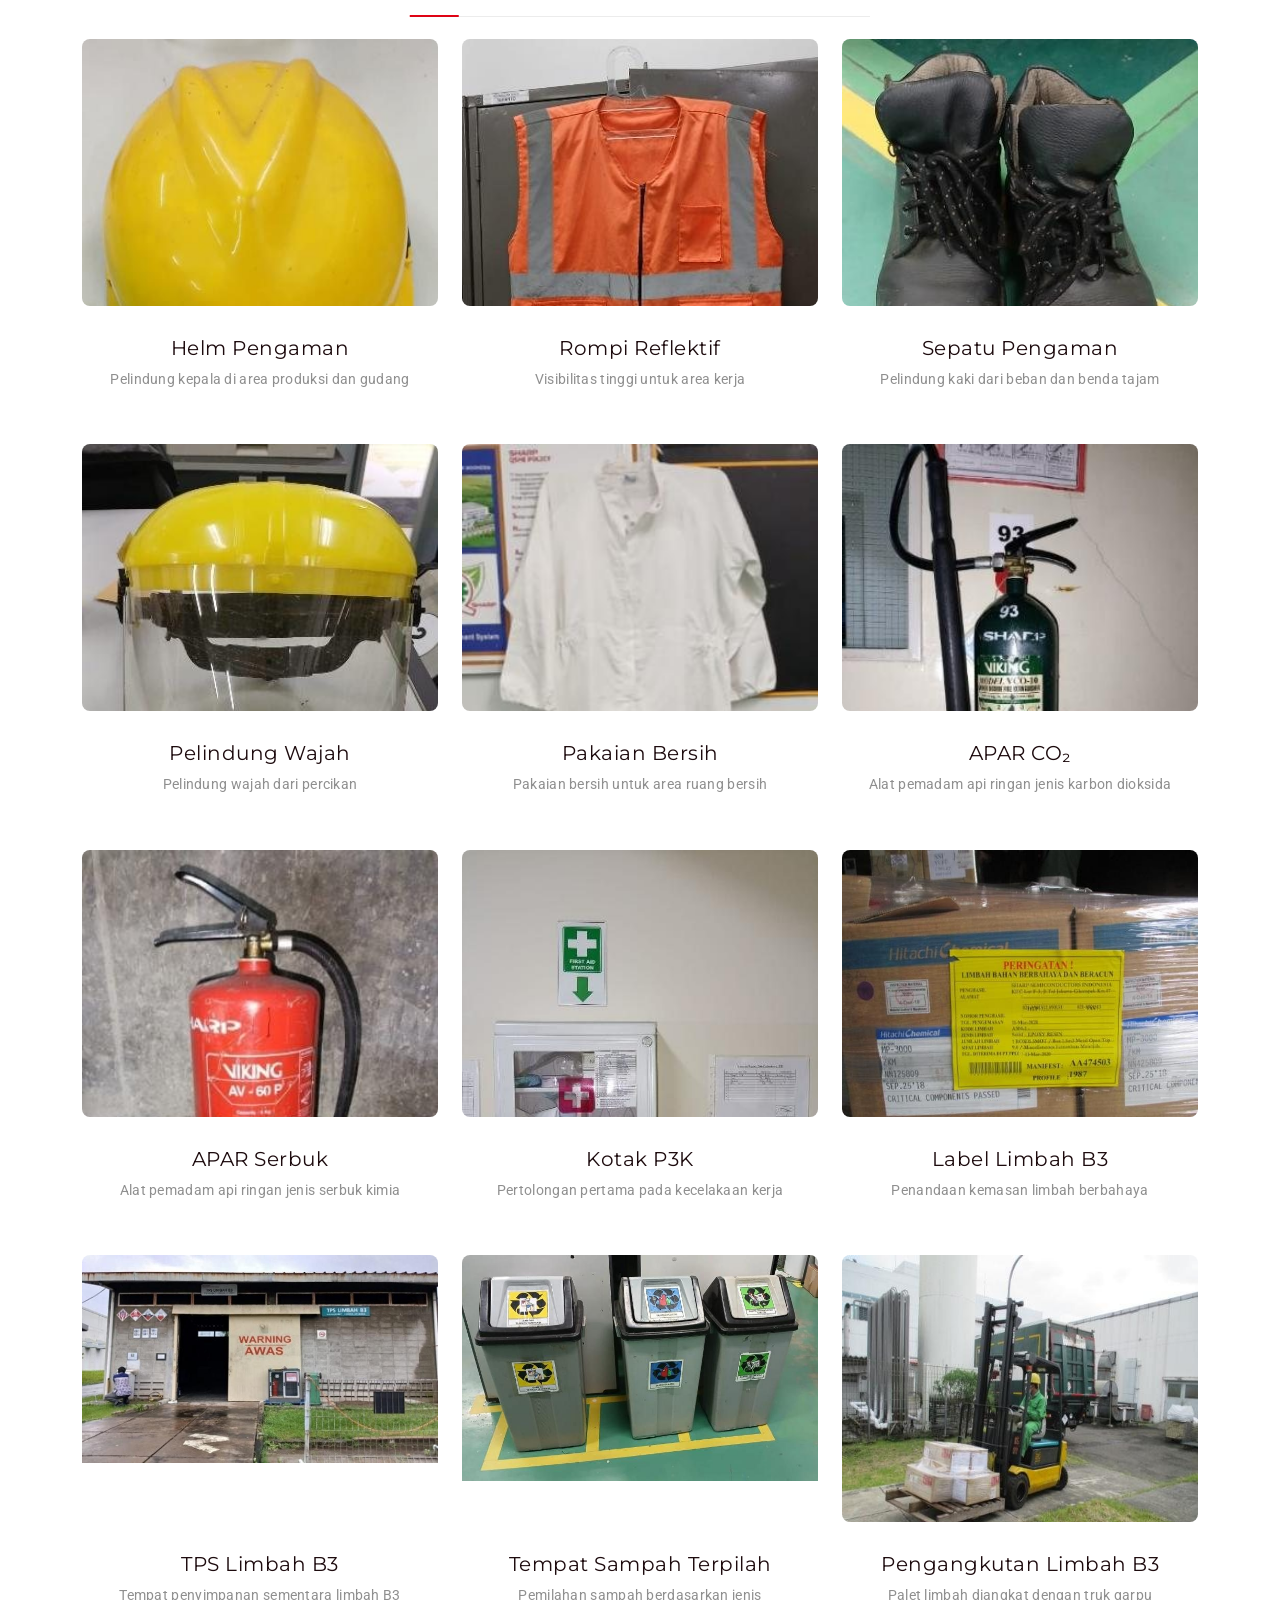
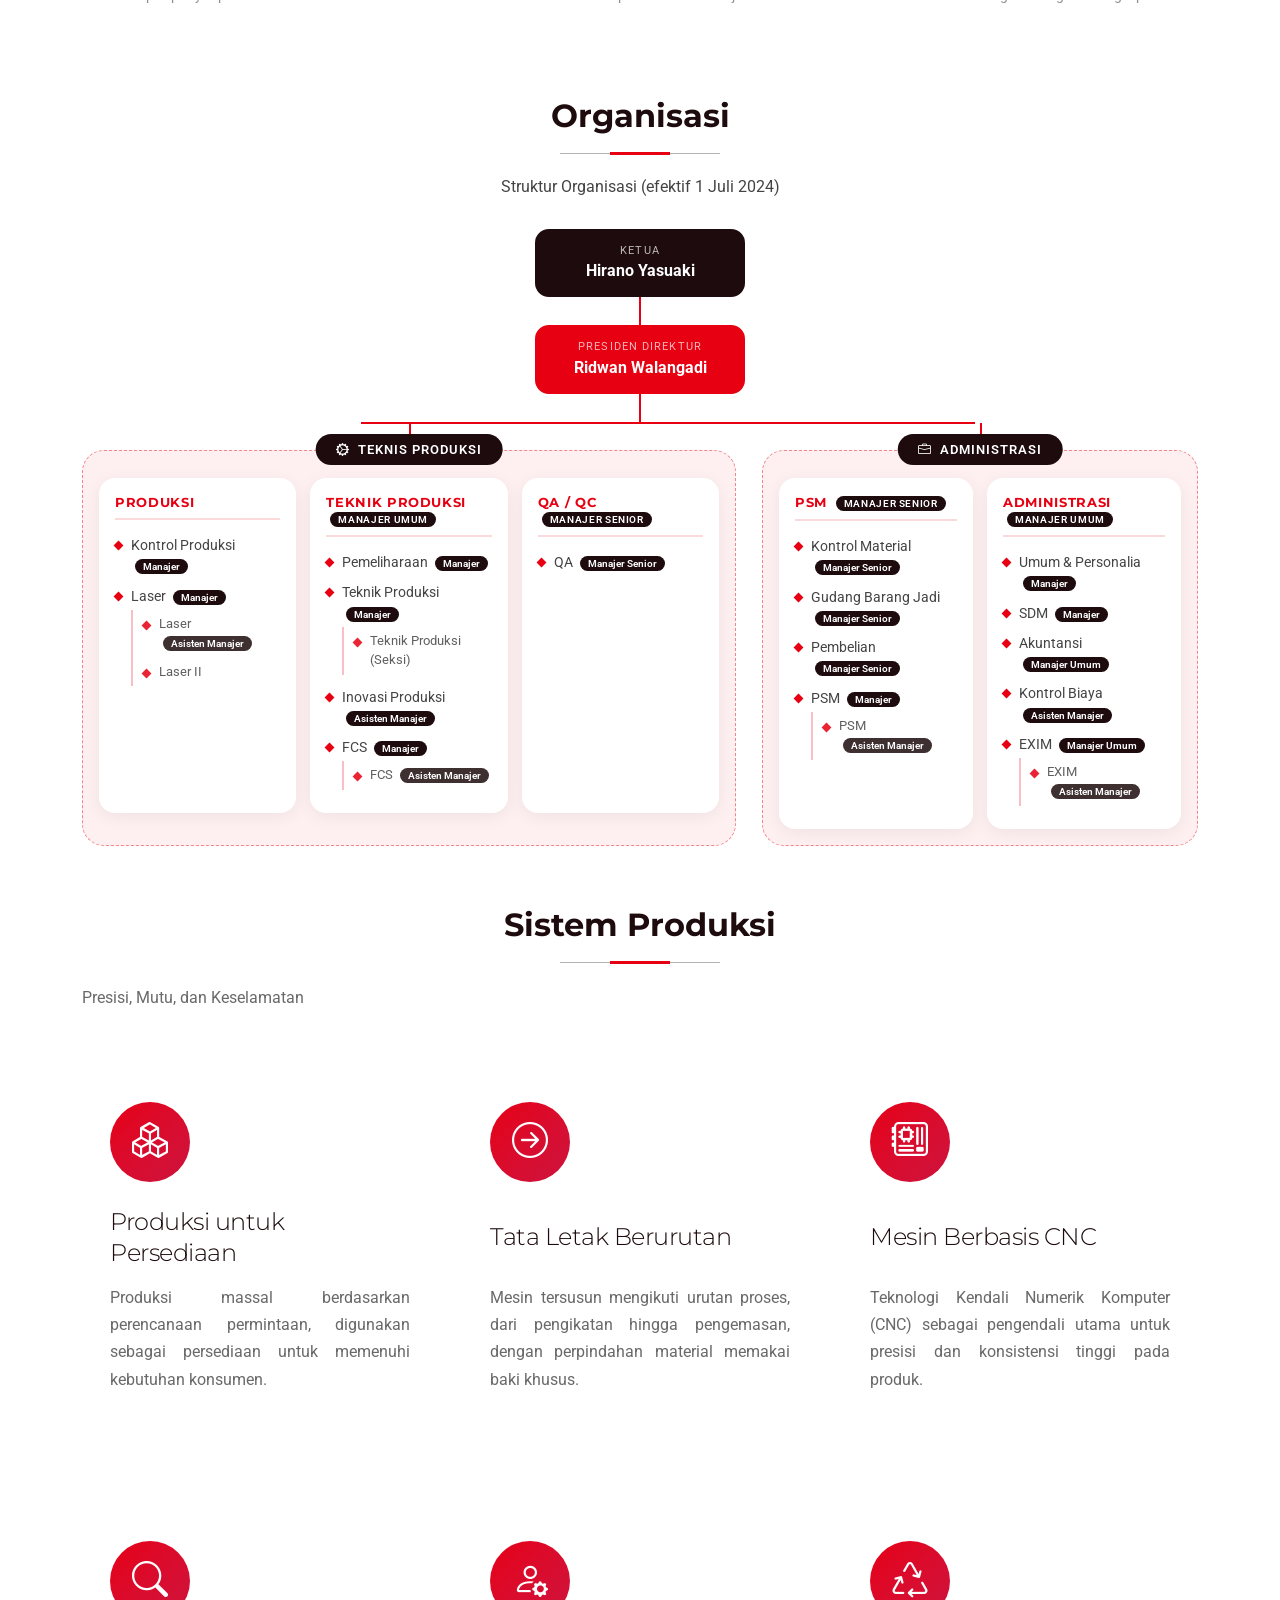
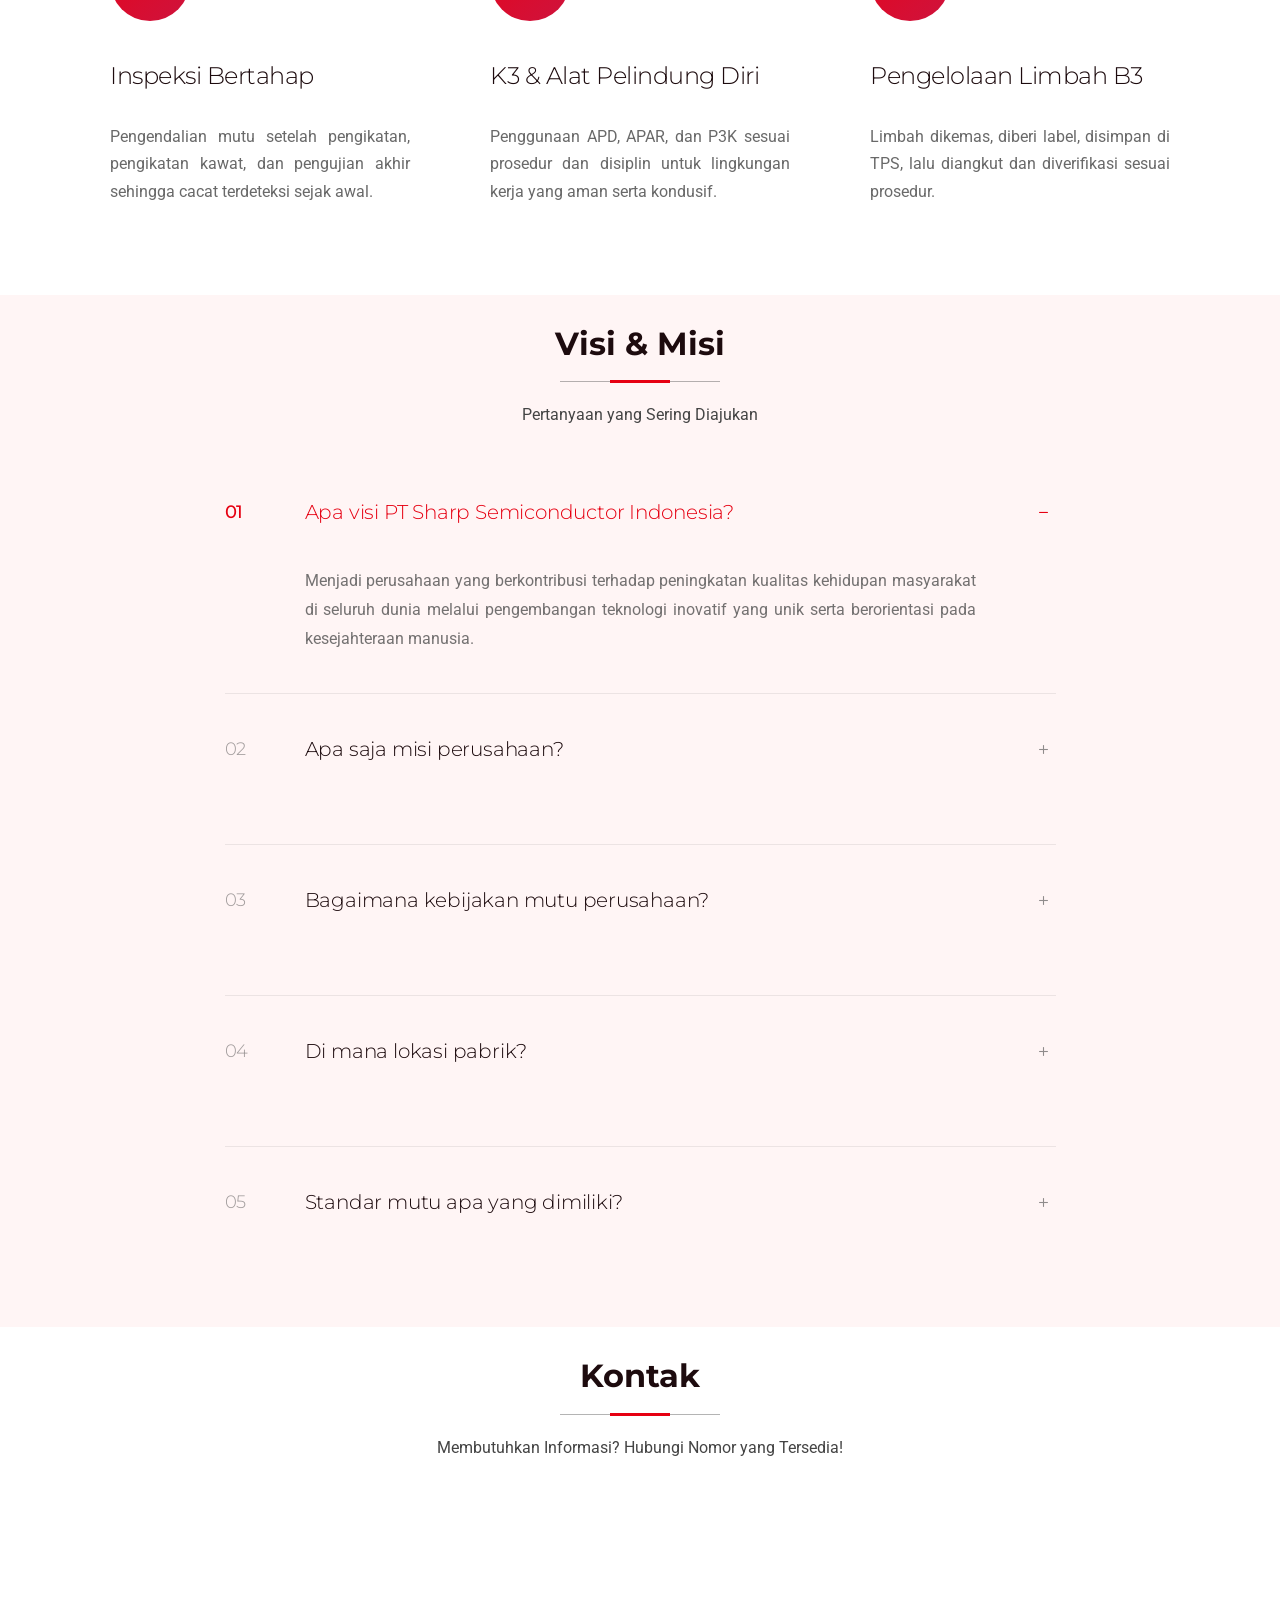
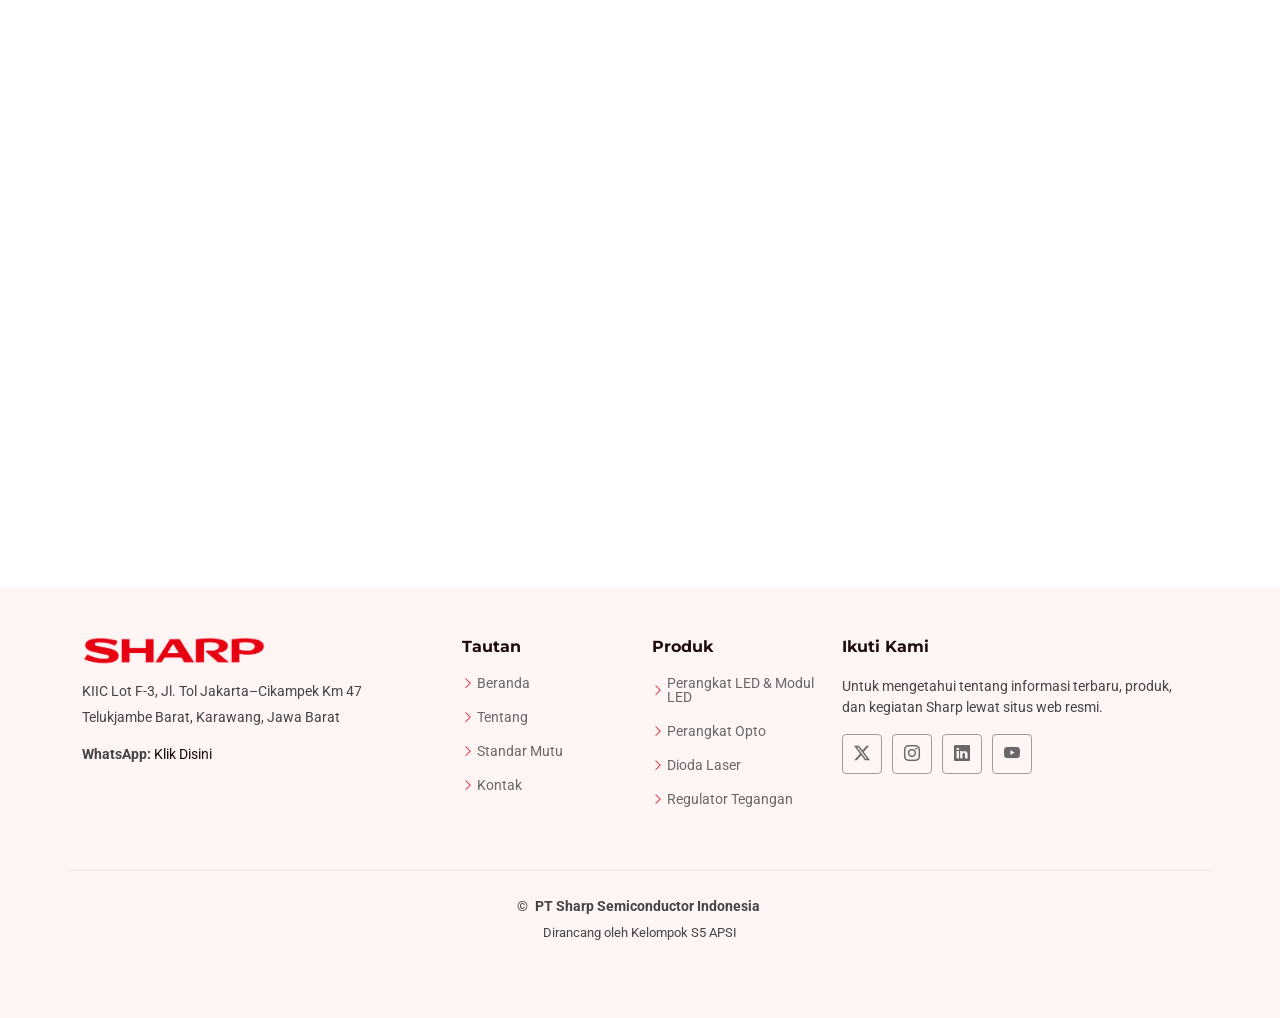
==== commit 67e778ec: "Update index.html" ====
--- a/index.html
+++ b/index.html
@@ -773,24 +773,20 @@
 
     </section><!-- /Team Section -->
     
-    <!-- Services Section -->
+    <!-- Services (Sistem Produksi) Section -->
     <section id="services" class="services section">
 
-      <!-- Section Title -->
       <div class="container section-title" data-aos="fade-up">
         <h2>Sistem Produksi</h2>
         <p>Presisi, Mutu, dan Keselamatan</p>
-      </div><!-- End Section Title -->
+      </div>
 
       <div class="container" data-aos="fade-up" data-aos-delay="100">
-
         <div class="row gy-5">
 
           <div class="col-lg-4 col-md-6" data-aos="fade-up" data-aos-delay="200">
             <div class="service-item">
-              <div class="service-icon">
-                <i class="bi bi-boxes"></i>
-              </div>
+              <div class="service-icon"><i class="bi bi-boxes"></i></div>
               <h3>Produksi untuk Persediaan</h3>
               <p>Produksi massal berdasarkan perencanaan permintaan, digunakan sebagai persediaan untuk memenuhi kebutuhan konsumen.</p>
             </div>
@@ -798,9 +794,7 @@
 
           <div class="col-lg-4 col-md-6" data-aos="fade-up" data-aos-delay="250">
             <div class="service-item">
-              <div class="service-icon">
-                <i class="bi bi-arrow-right-circle"></i>
-              </div>
+              <div class="service-icon"><i class="bi bi-arrow-right-circle"></i></div>
               <h3>Tata Letak Berurutan</h3>
               <p>Mesin tersusun mengikuti urutan proses, dari pengikatan hingga pengemasan, dengan perpindahan material memakai baki khusus.</p>
             </div>
@@ -808,9 +802,7 @@
 
           <div class="col-lg-4 col-md-6" data-aos="fade-up" data-aos-delay="300">
             <div class="service-item">
-              <div class="service-icon">
-                <i class="bi bi-motherboard"></i>
-              </div>
+              <div class="service-icon"><i class="bi bi-motherboard"></i></div>
               <h3>Mesin Berbasis CNC</h3>
               <p>Teknologi Kendali Numerik Komputer (CNC) sebagai pengendali utama untuk presisi dan konsistensi tinggi pada produk.</p>
             </div>
@@ -818,9 +810,7 @@
 
           <div class="col-lg-4 col-md-6" data-aos="fade-up" data-aos-delay="350">
             <div class="service-item">
-              <div class="service-icon">
-                <i class="bi bi-search"></i>
-              </div>
+              <div class="service-icon"><i class="bi bi-search"></i></div>
               <h3>Inspeksi Bertahap</h3>
               <p>Pengendalian mutu setelah pengikatan, pengikatan kawat, dan pengujian akhir sehingga cacat terdeteksi sejak awal.</p>
             </div>
@@ -828,38 +818,23 @@
 
           <div class="col-lg-4 col-md-6" data-aos="fade-up" data-aos-delay="400">
             <div class="service-item">
-              <div class="service-icon">
-                <i class="bi bi-person-gear"></i>
-              </div>
+              <div class="service-icon"><i class="bi bi-person-gear"></i></div>
               <h3>K3 &amp; Alat Pelindung Diri</h3>
               <p>Penggunaan APD, APAR, dan P3K sesuai prosedur dan disiplin untuk lingkungan kerja yang aman serta kondusif.</p>
-              <a href="#portfolio" class="service-link">
-                <span>Lihat Galeri</span>
-                <i class="bi bi-arrow-right"></i>
-              </a>
             </div>
           </div>
 
           <div class="col-lg-4 col-md-6" data-aos="fade-up" data-aos-delay="450">
             <div class="service-item">
-              <div class="service-icon">
-                <i class="bi bi-recycle"></i>
-              </div>
+              <div class="service-icon"><i class="bi bi-recycle"></i></div>
               <h3>Pengelolaan Limbah B3</h3>
               <p>Limbah dikemas, diberi label, disimpan di TPS, lalu diangkut dan diverifikasi sesuai prosedur.</p>
-              <a href="#portfolio" class="service-link">
-                <span>Lihat Galeri</span>
-                <i class="bi bi-arrow-right"></i>
-              </a>
-            </div>
-          </div>
-
-        </div>
-
-      </div>
-
+            </div>
+          </div>
+
+        </div>
+      </div>
     </section><!-- /Services Section -->
-
     <!-- Faq Section -->
     <section id="faq" class="faq section light-background">
 
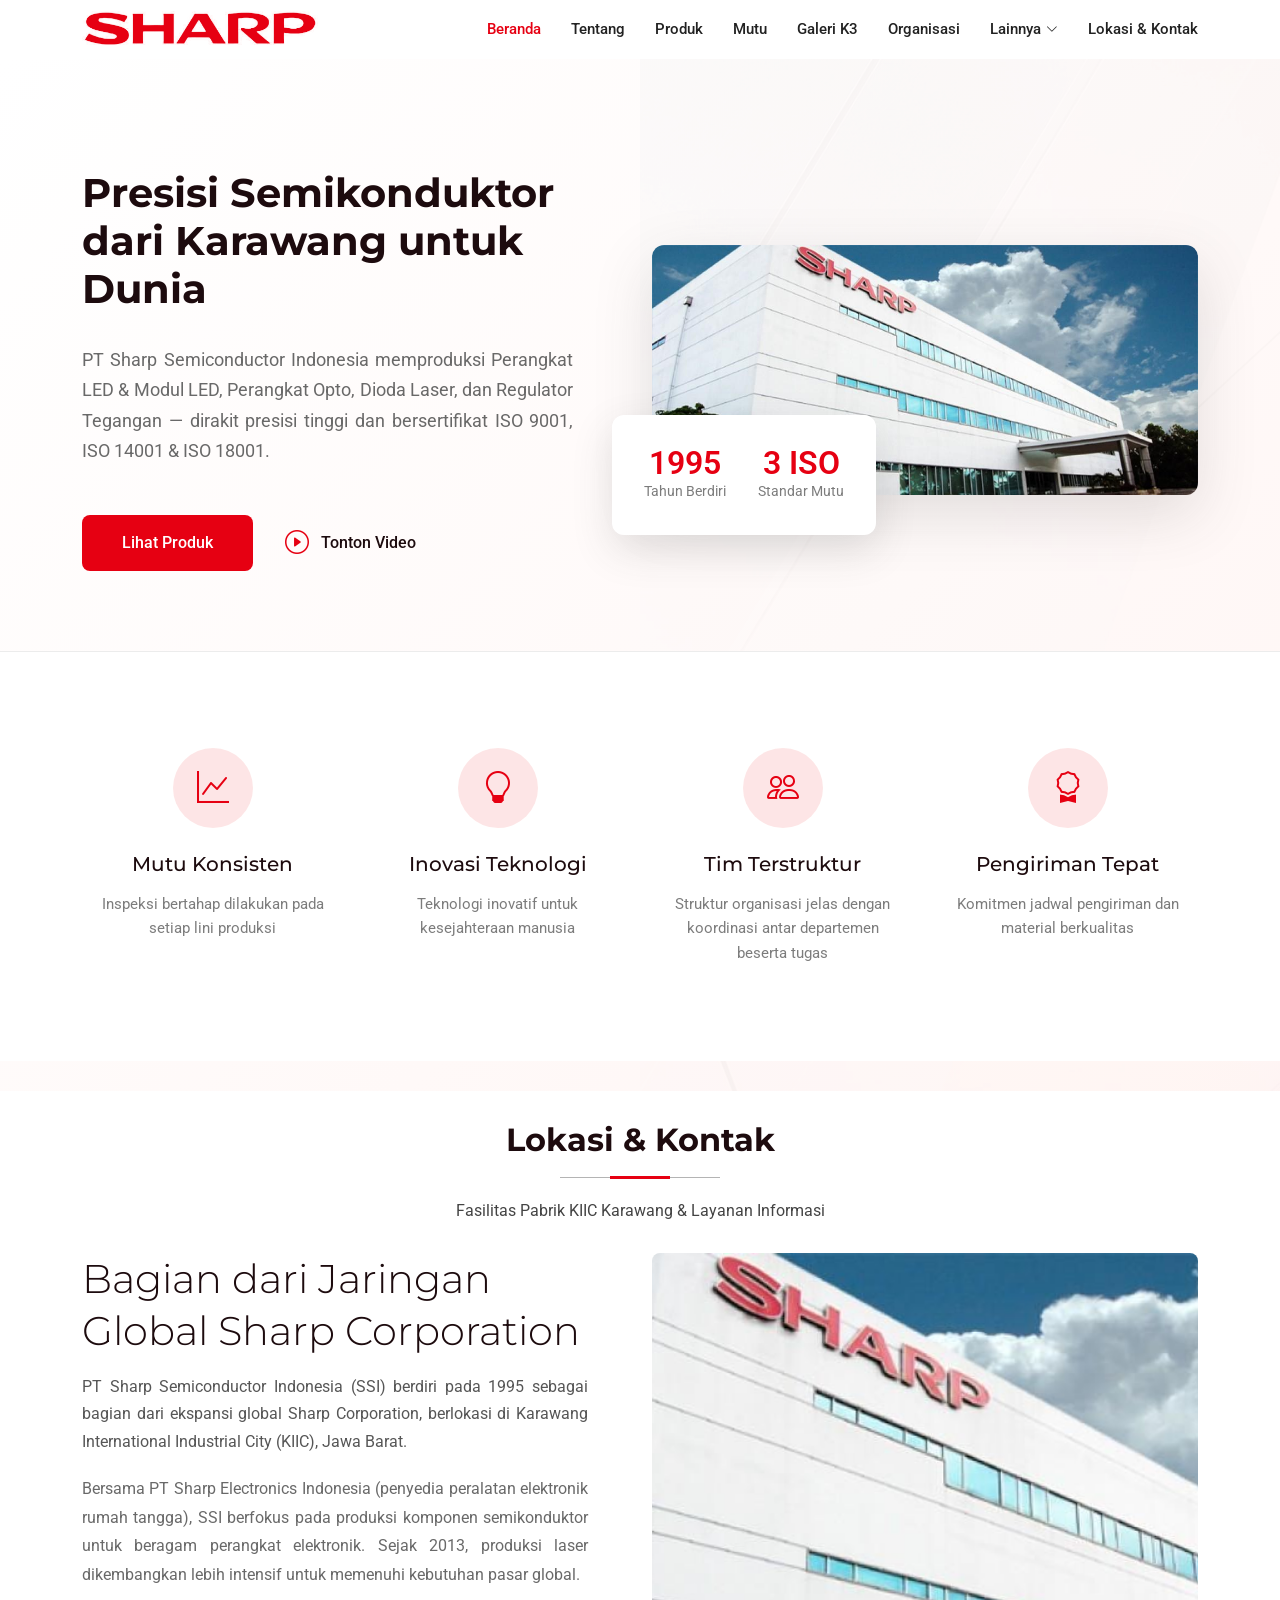
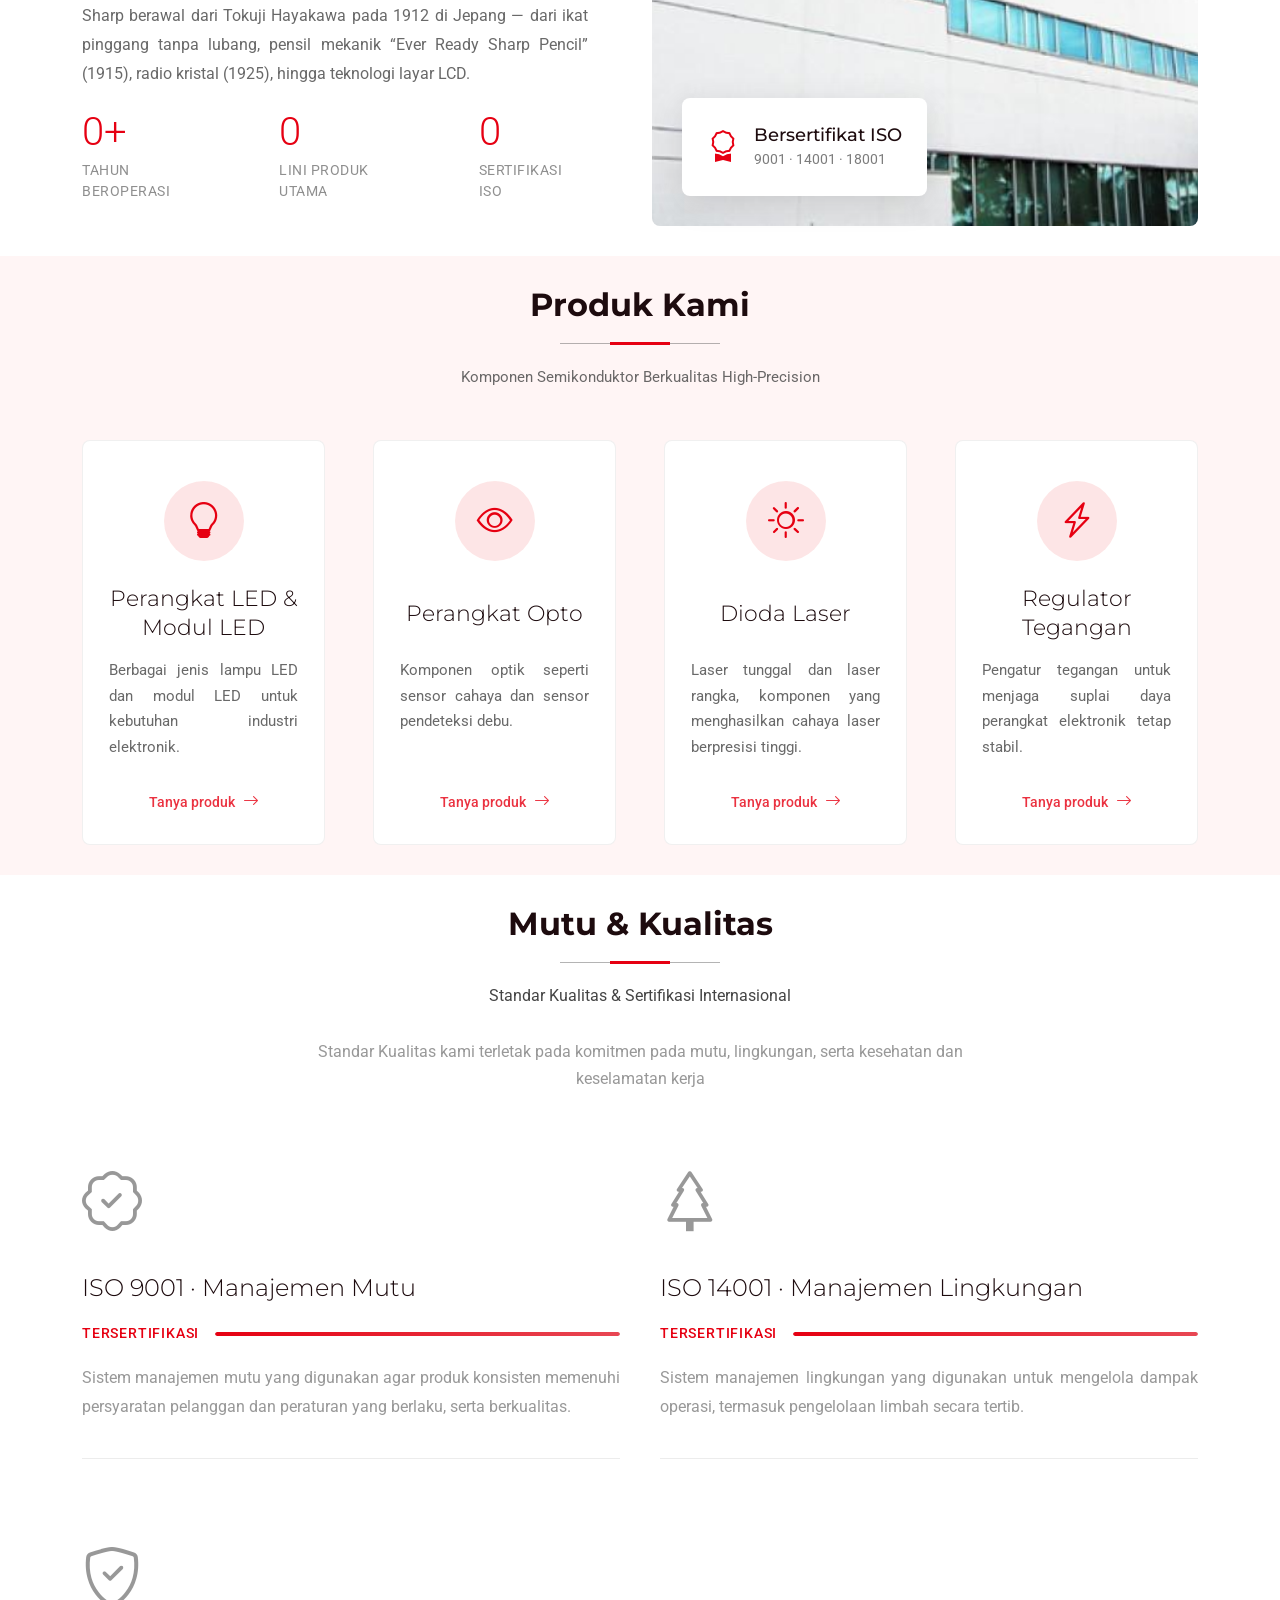
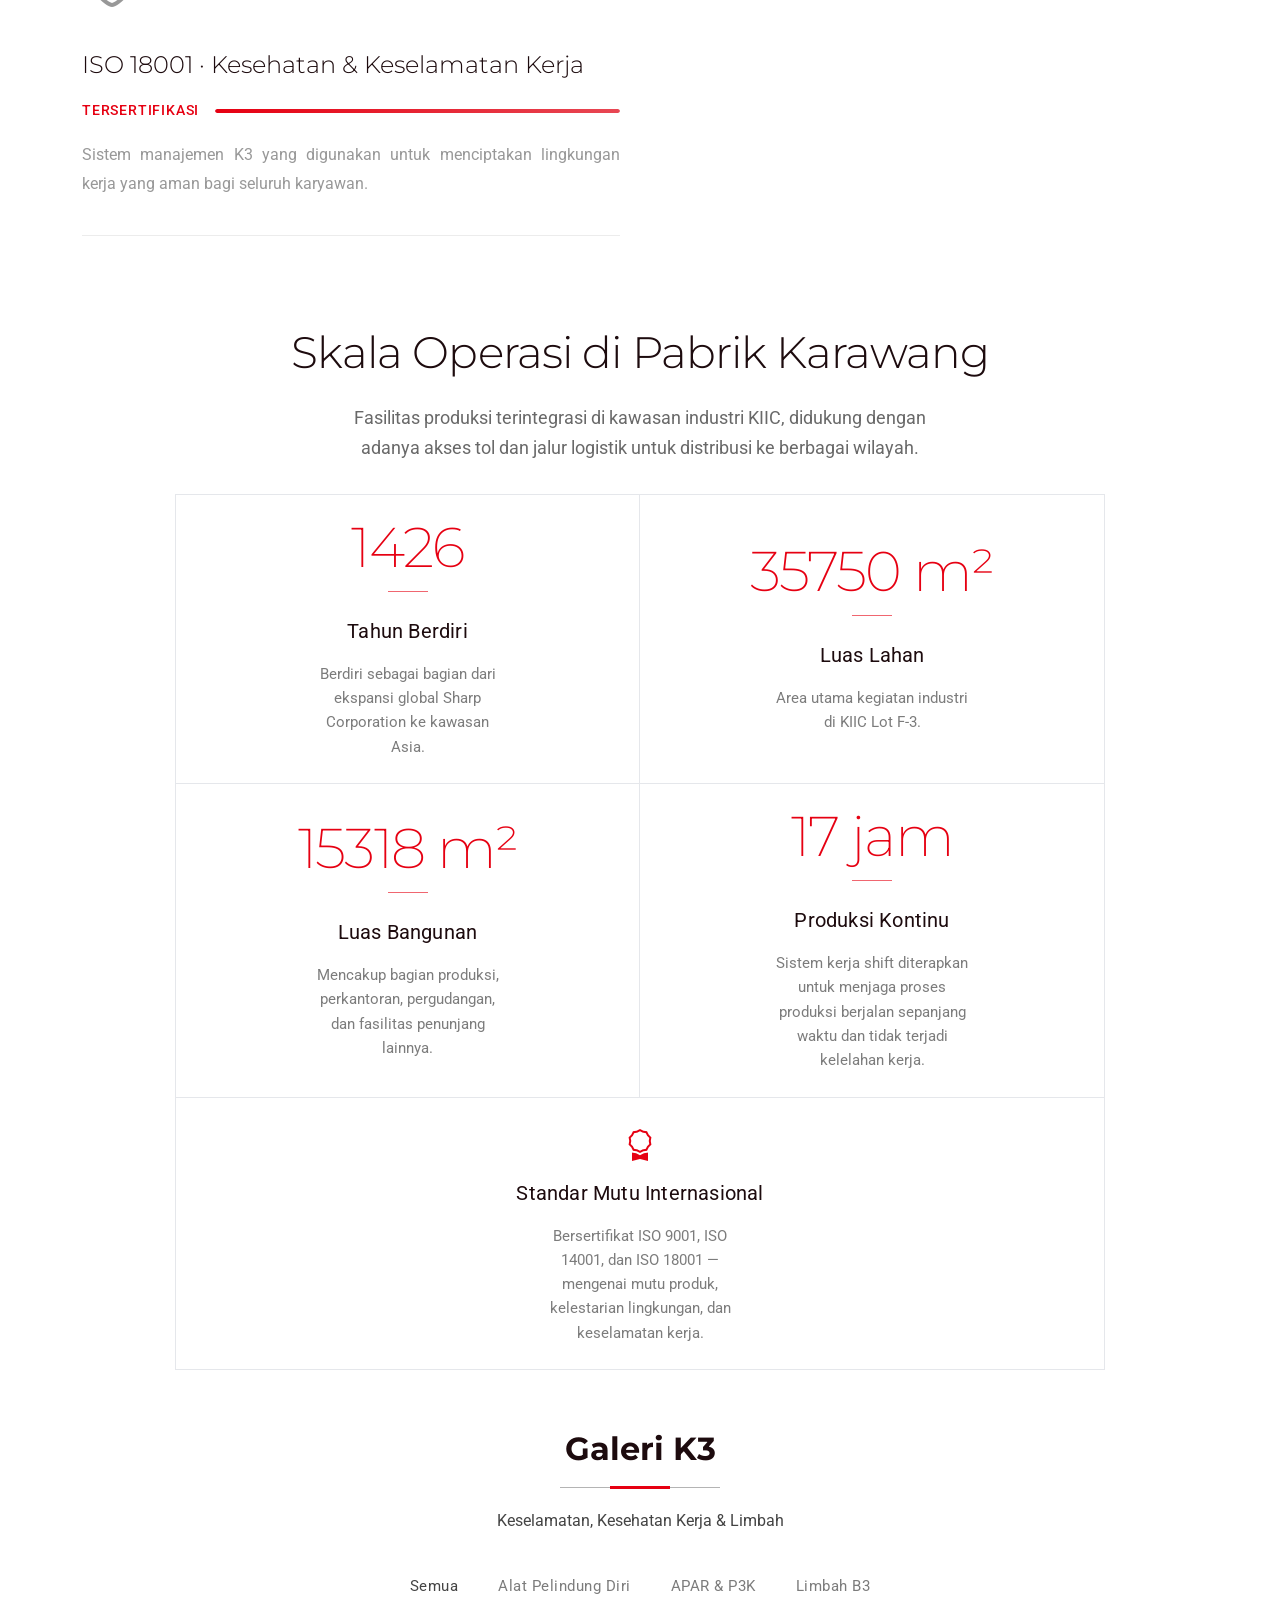
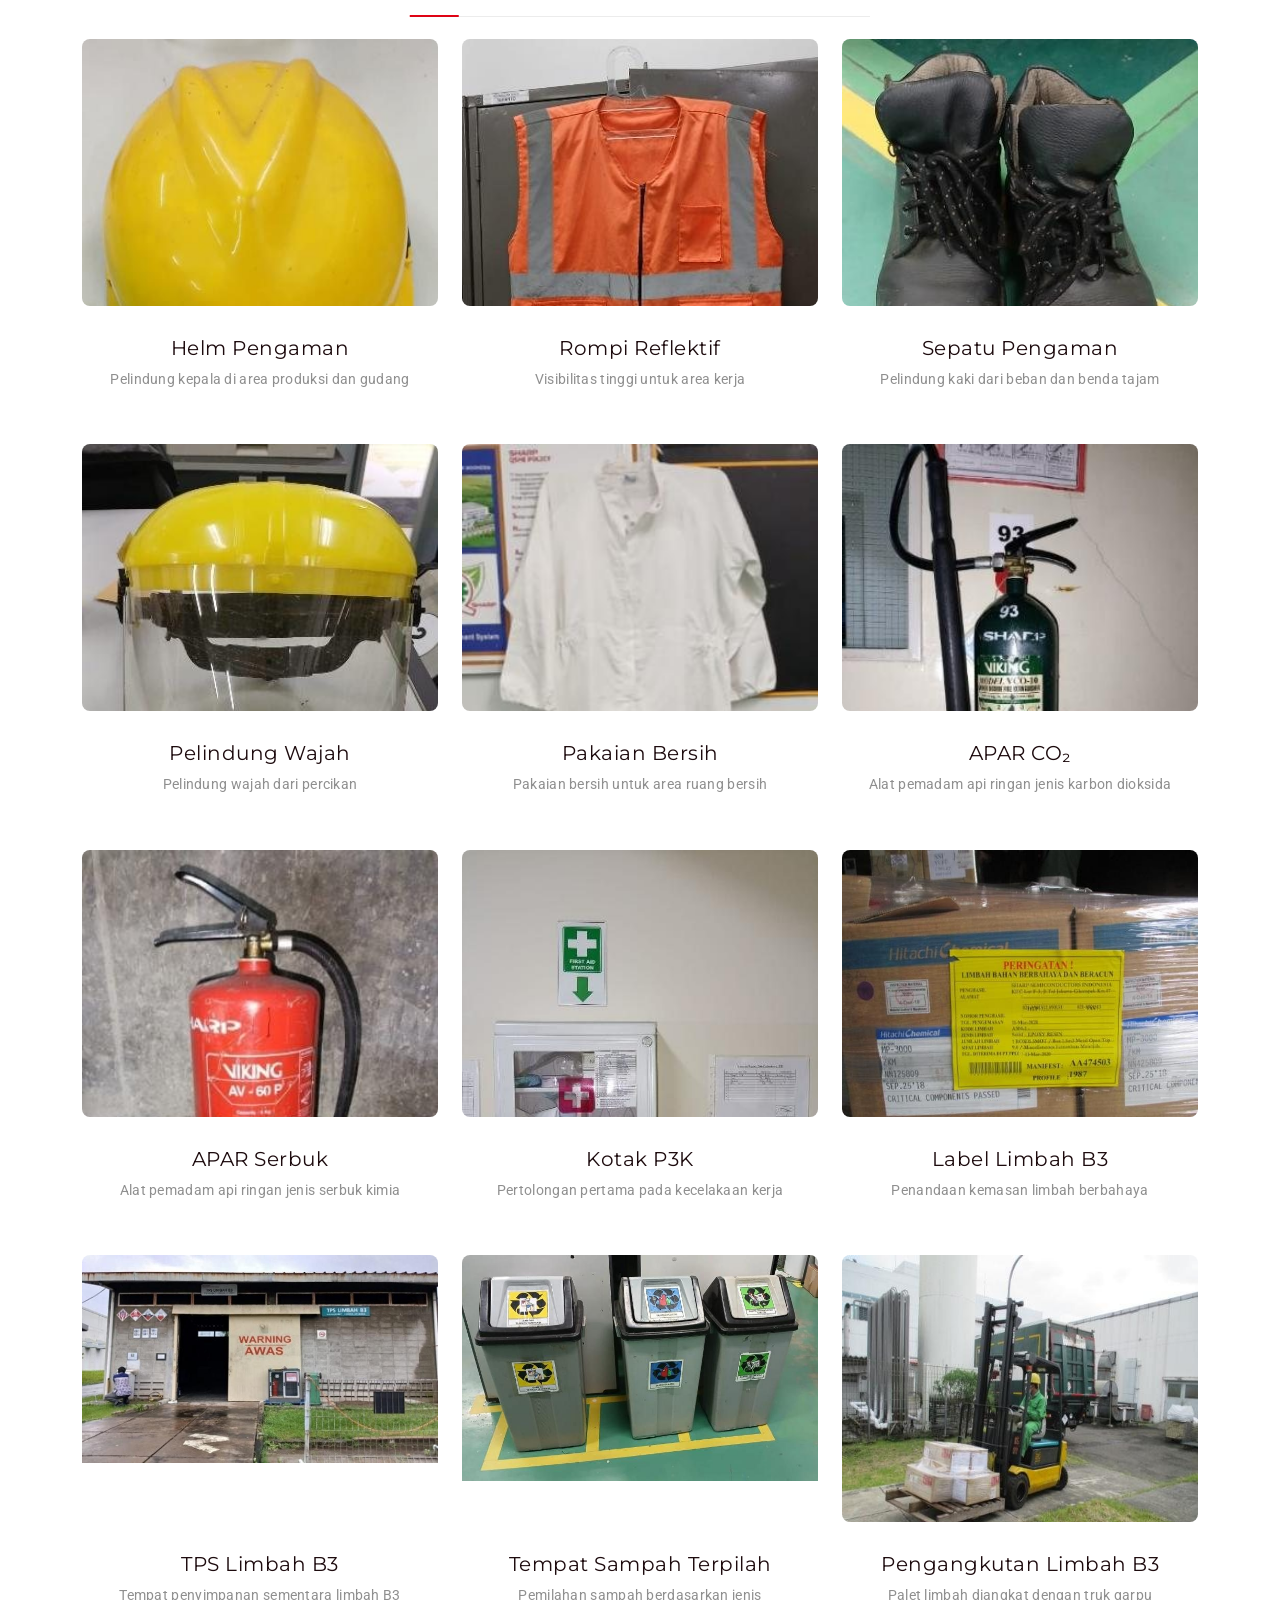
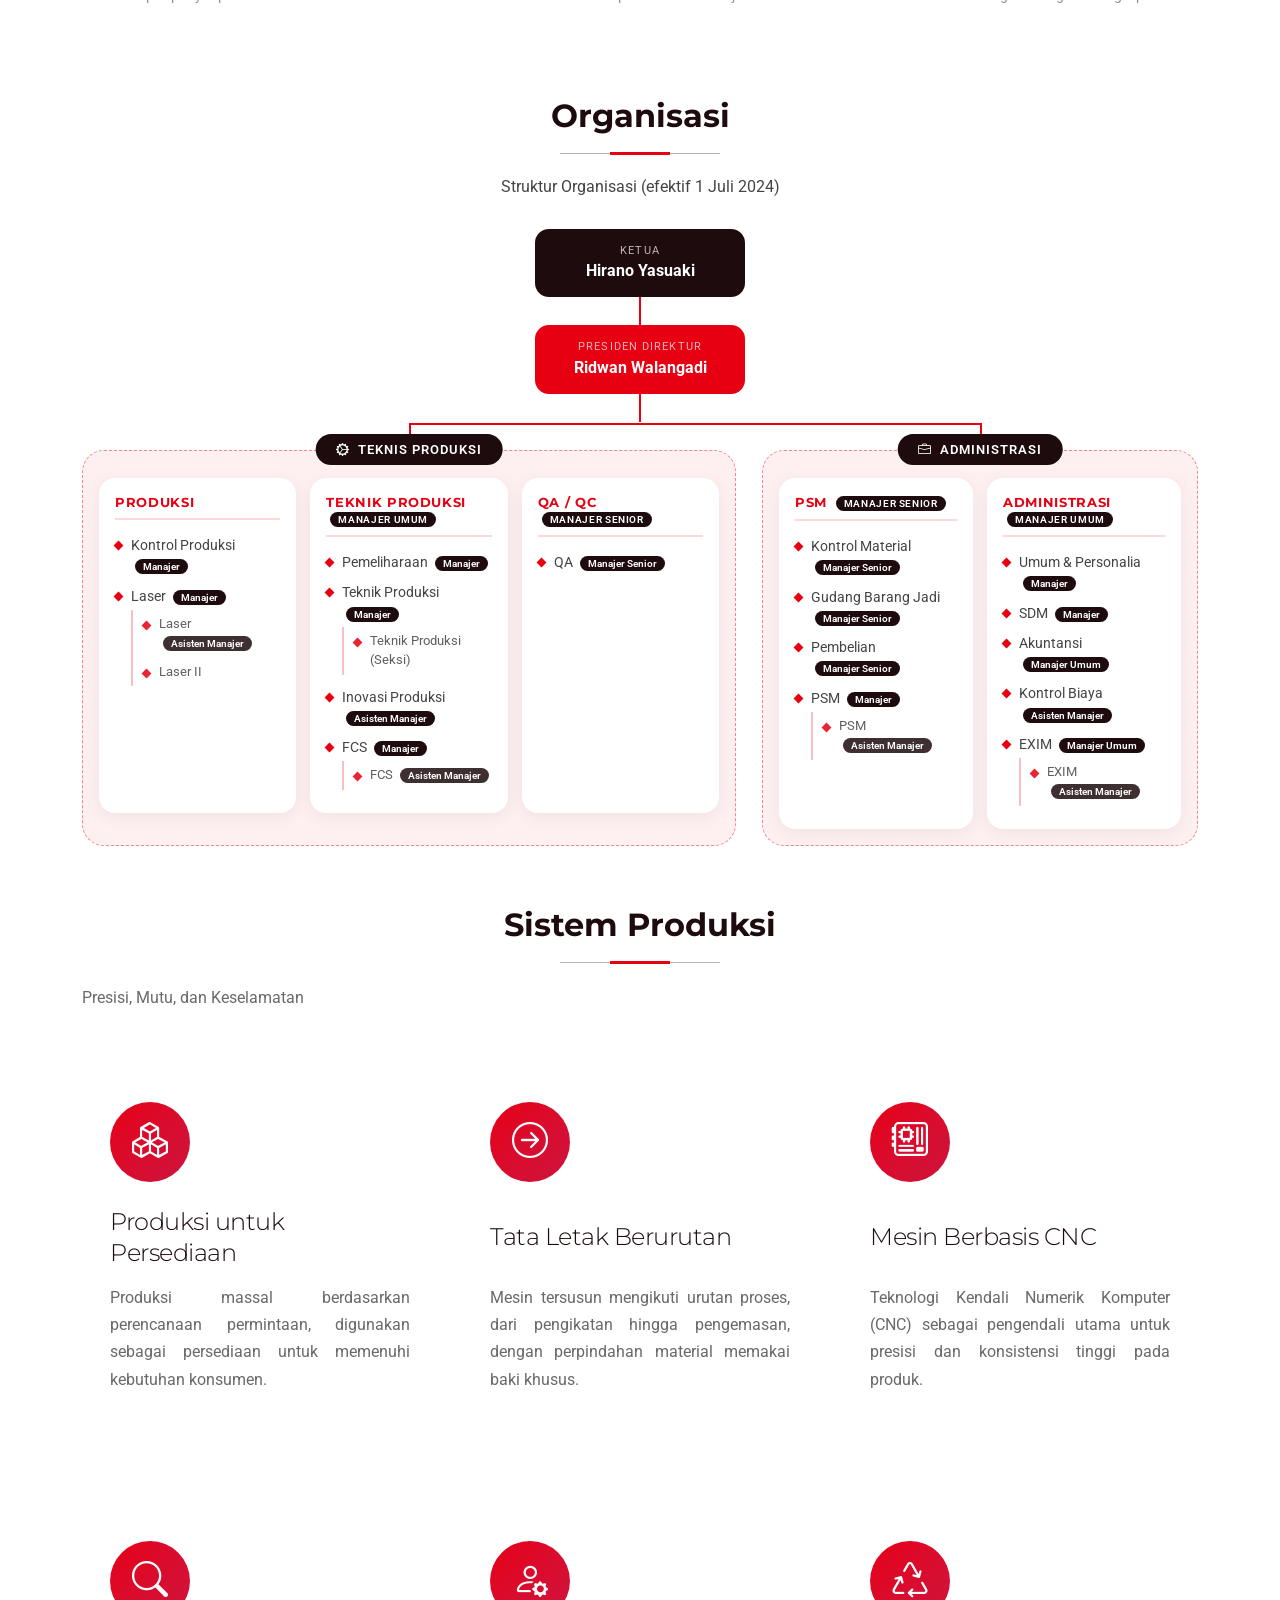
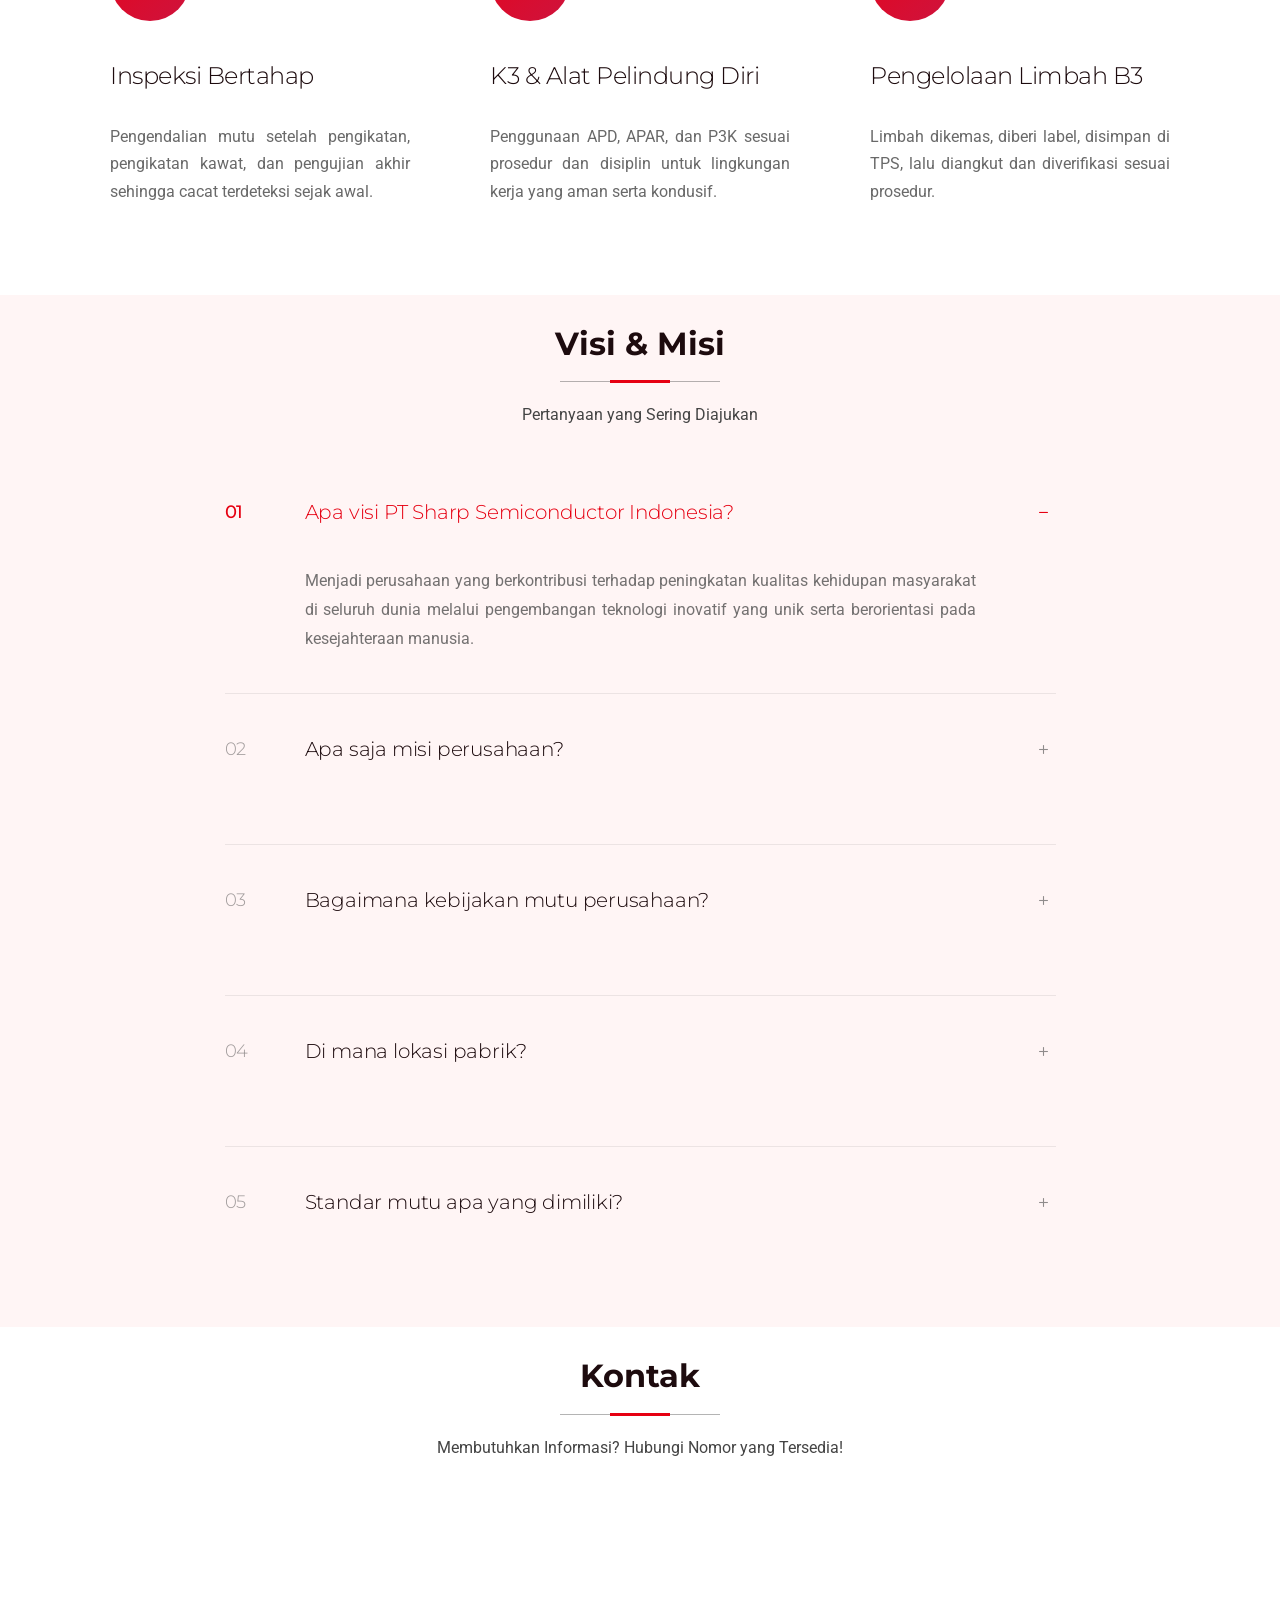
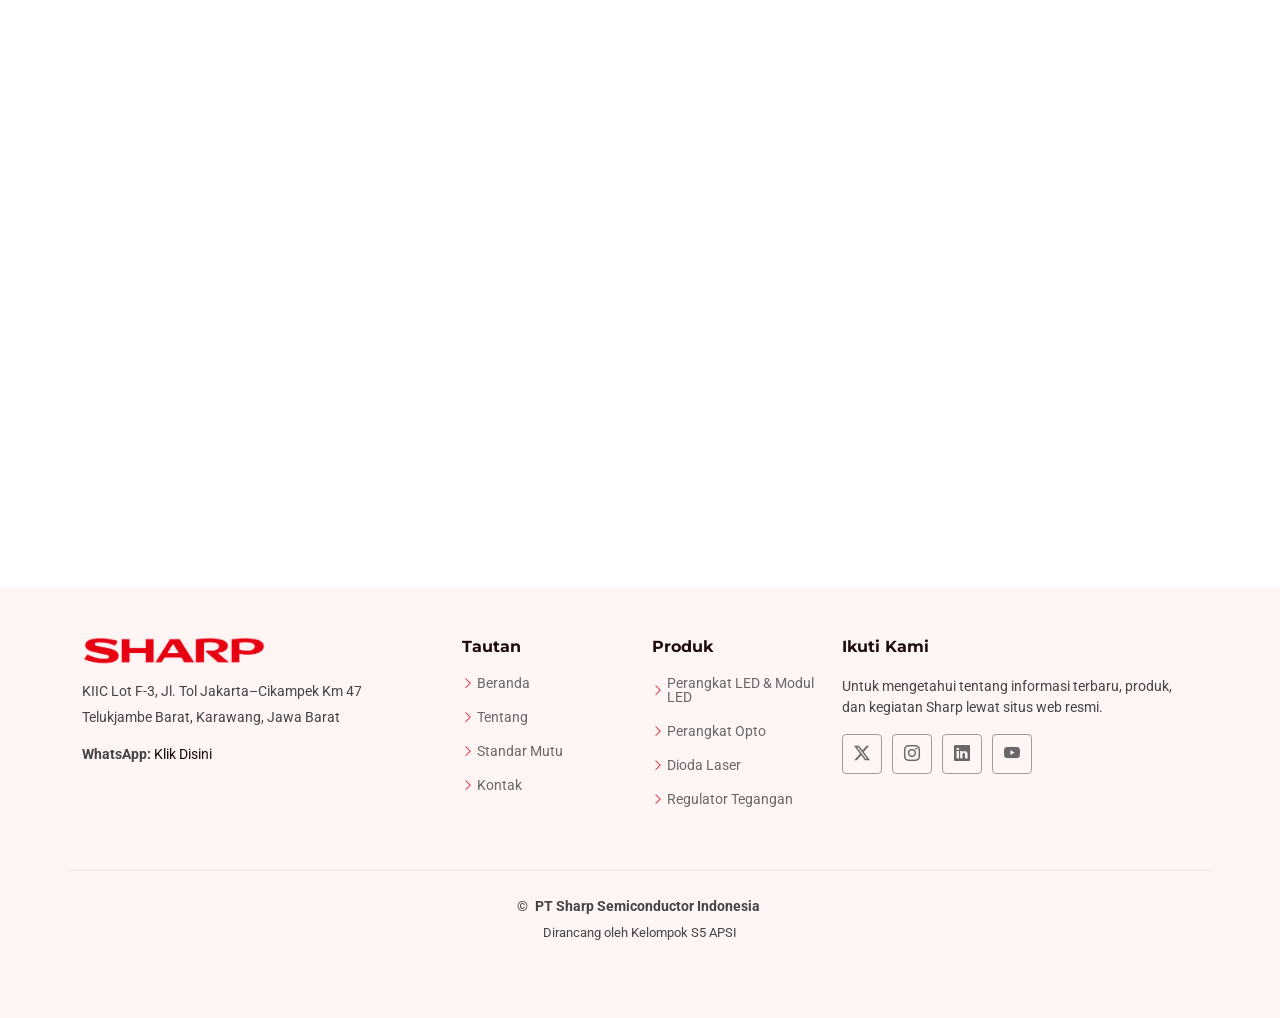
==== commit 665b01f8: "Update index.html" ====
--- a/index.html
+++ b/index.html
@@ -42,7 +42,7 @@
   <header id="header" class="header sticky-top">
 
       <div class="container position-relative d-flex align-items-center justify-content-between">
-        <a href="#hero" class="logo d-flex align-items-center">
+        <a href="javascript:void(0);" class="logo d-flex align-items-center">
           <img src="assets/img/sharp/logo-red.png" alt="SHARP">
         </a>
 
--- a/assets/css/sharp-extras.css
+++ b/assets/css/sharp-extras.css
@@ -18,10 +18,30 @@
 .org-node.pd b,.org-node.pd small{color:#fff}
 .org-v{width:2px;height:28px;background:var(--accent-color)}
 .org-groups{display:grid;grid-template-columns:3fr 2fr;gap:26px;width:100%;position:relative;padding-top:28px}
-.org-groups::before{content:"";position:absolute;top:0;left:25%;right:20%;height:2px;background:var(--accent-color)}
+.org-groups::before{display:none !important}
 .org-group{position:relative;background:var(--background-color);border:1px dashed color-mix(in srgb,var(--accent-color),transparent 55%);border-radius:22px;padding:0 16px 16px}
 .light-background .org-group,.team .org-group{background:color-mix(in srgb,var(--accent-color),transparent 94%)}
 .org-group::before{content:"";position:absolute;top:-28px;left:50%;width:2px;height:28px;background:var(--accent-color)}
+
+/* Garis horizontal presisi dari titik tengah grup kiri ke grup kanan */
+.org-group:first-child::after {
+  content: "";
+  position: absolute;
+  top: -28px;
+  left: 50%;
+  right: -26px;
+  height: 2px;
+  background: var(--accent-color);
+}
+.org-group:last-child::after {
+  content: "";
+  position: absolute;
+  top: -28px;
+  left: -26px;
+  right: 50%;
+  height: 2px;
+  background: var(--accent-color);
+}
 .org-gh{display:inline-flex;gap:8px;align-items:center;background:var(--heading-color);color:#fff;font:600 13px var(--default-font);letter-spacing:.08em;text-transform:uppercase;padding:8px 20px;border-radius:30px;position:relative;top:-17px;left:50%;transform:translateX(-50%);white-space:nowrap}
 .org-cols{display:grid;gap:14px;margin-top:-4px}
 .org-cols.c3{grid-template-columns:repeat(3,1fr)}.org-cols.c2{grid-template-columns:repeat(2,1fr)}
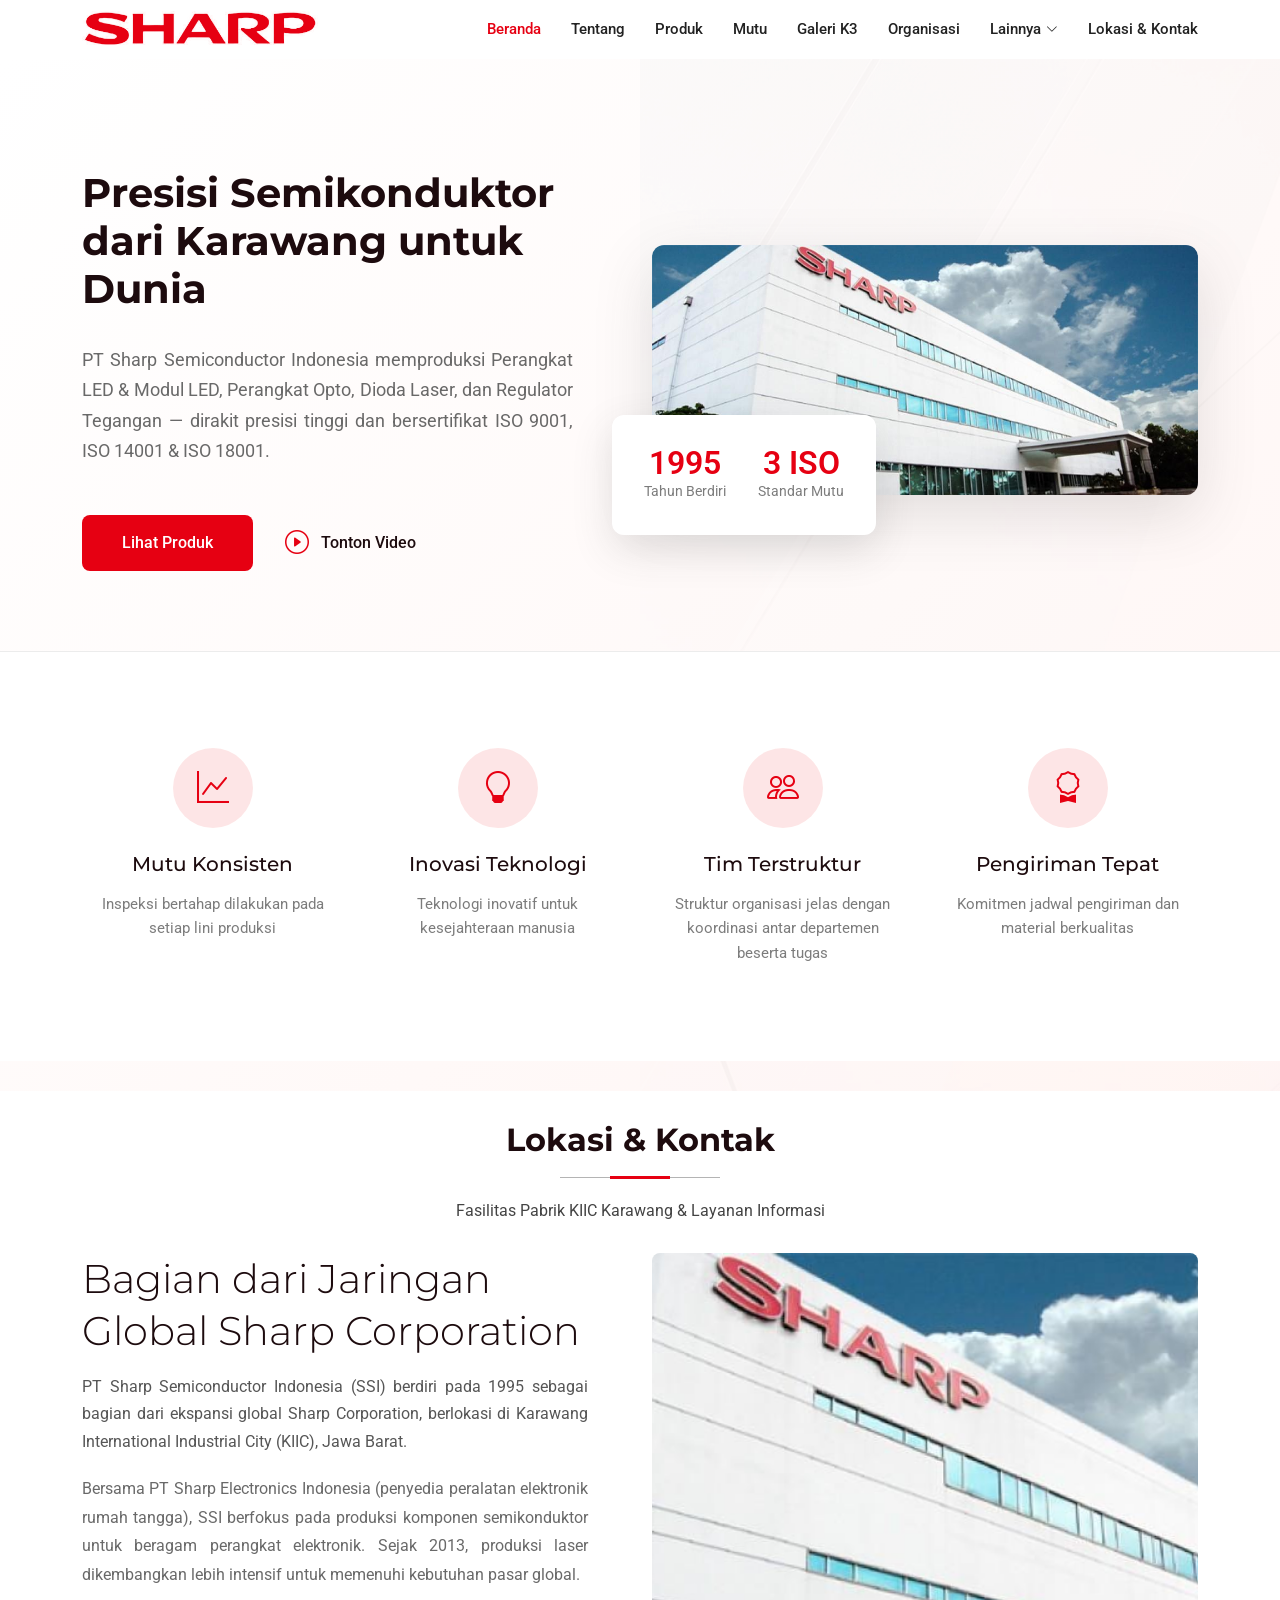
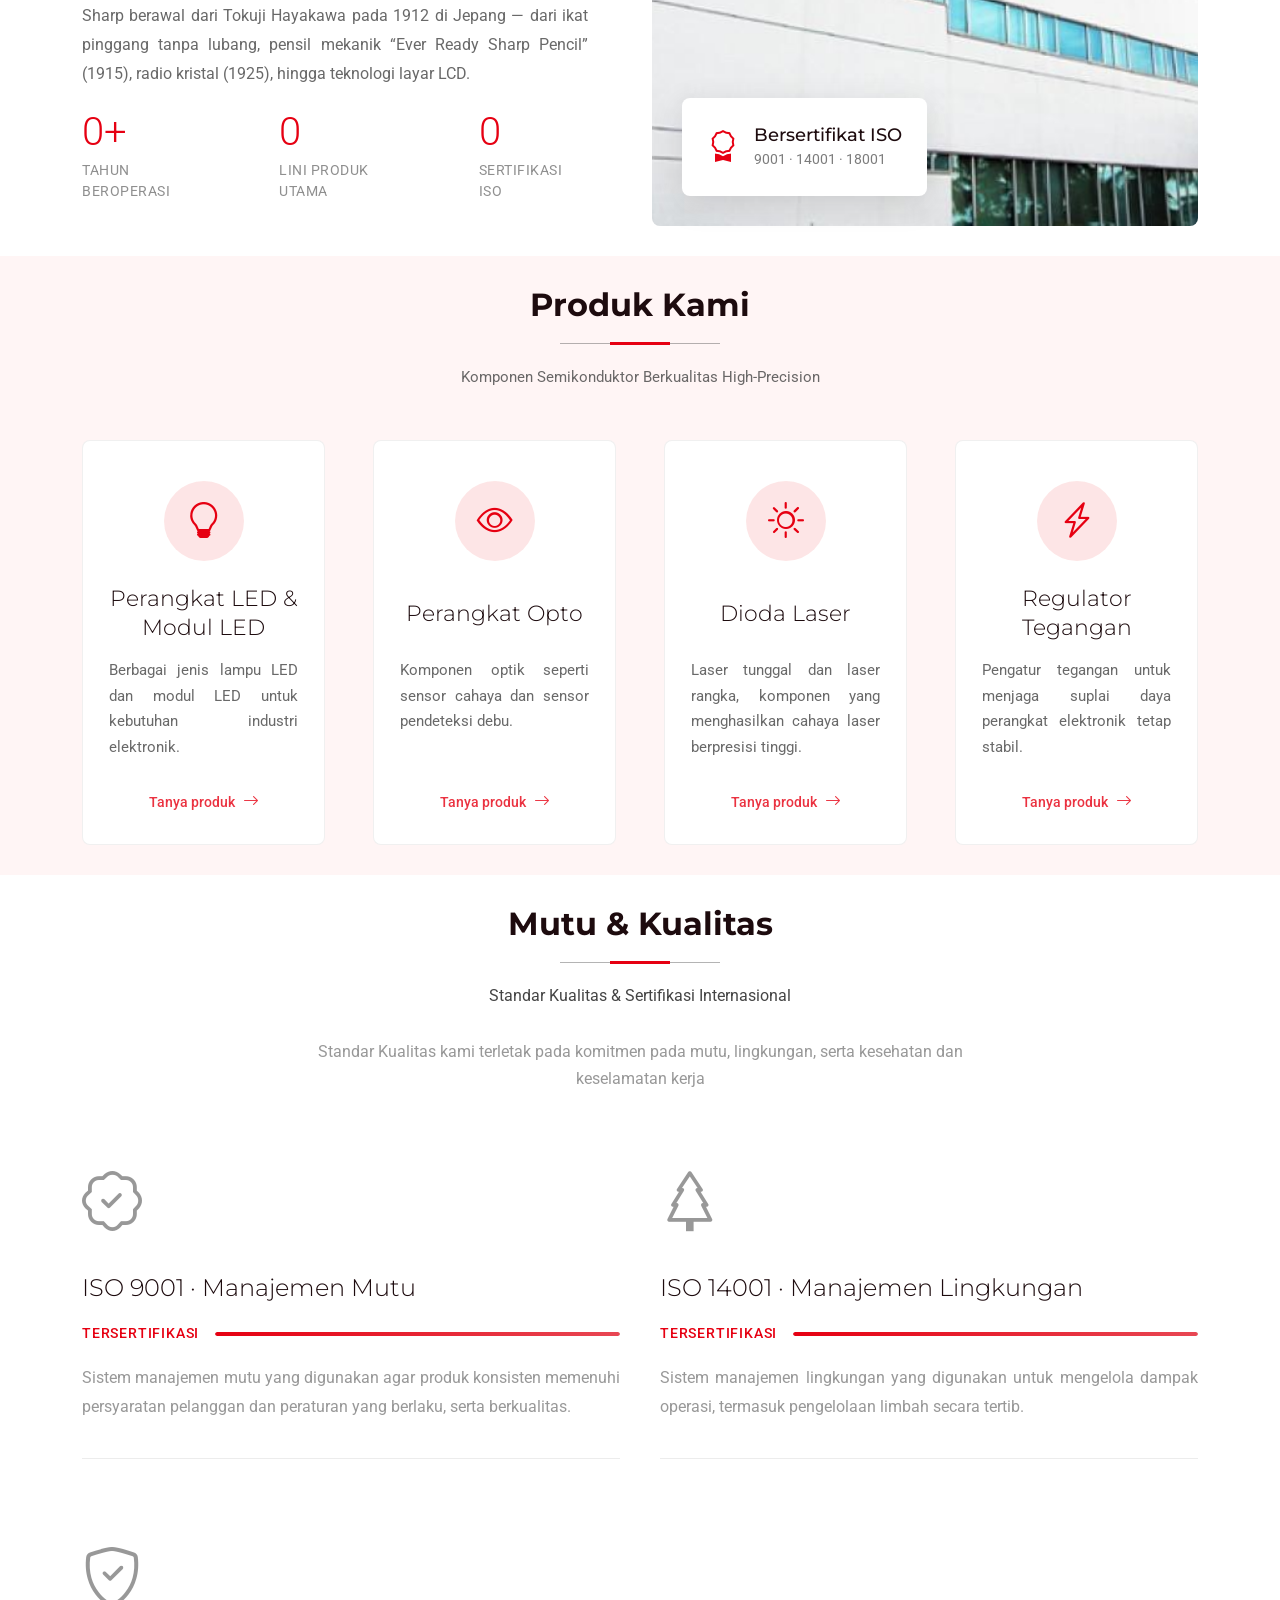
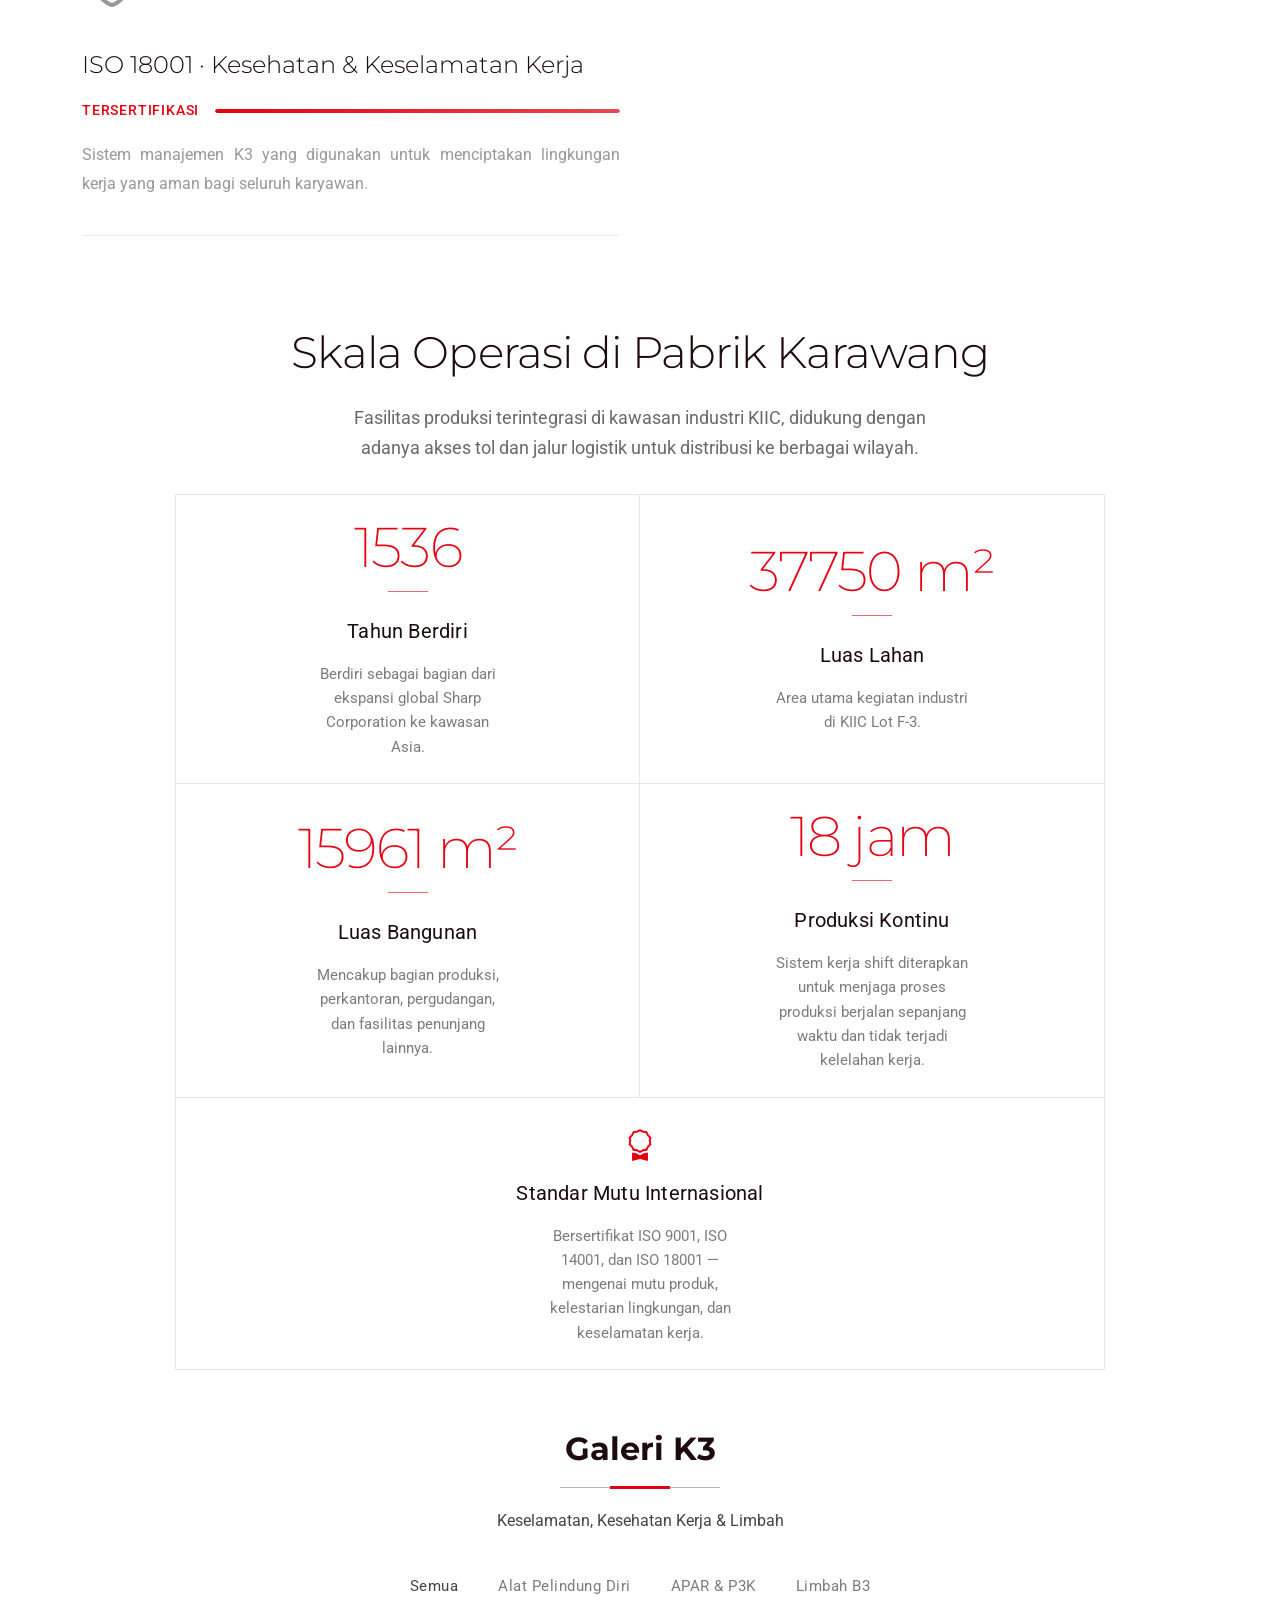
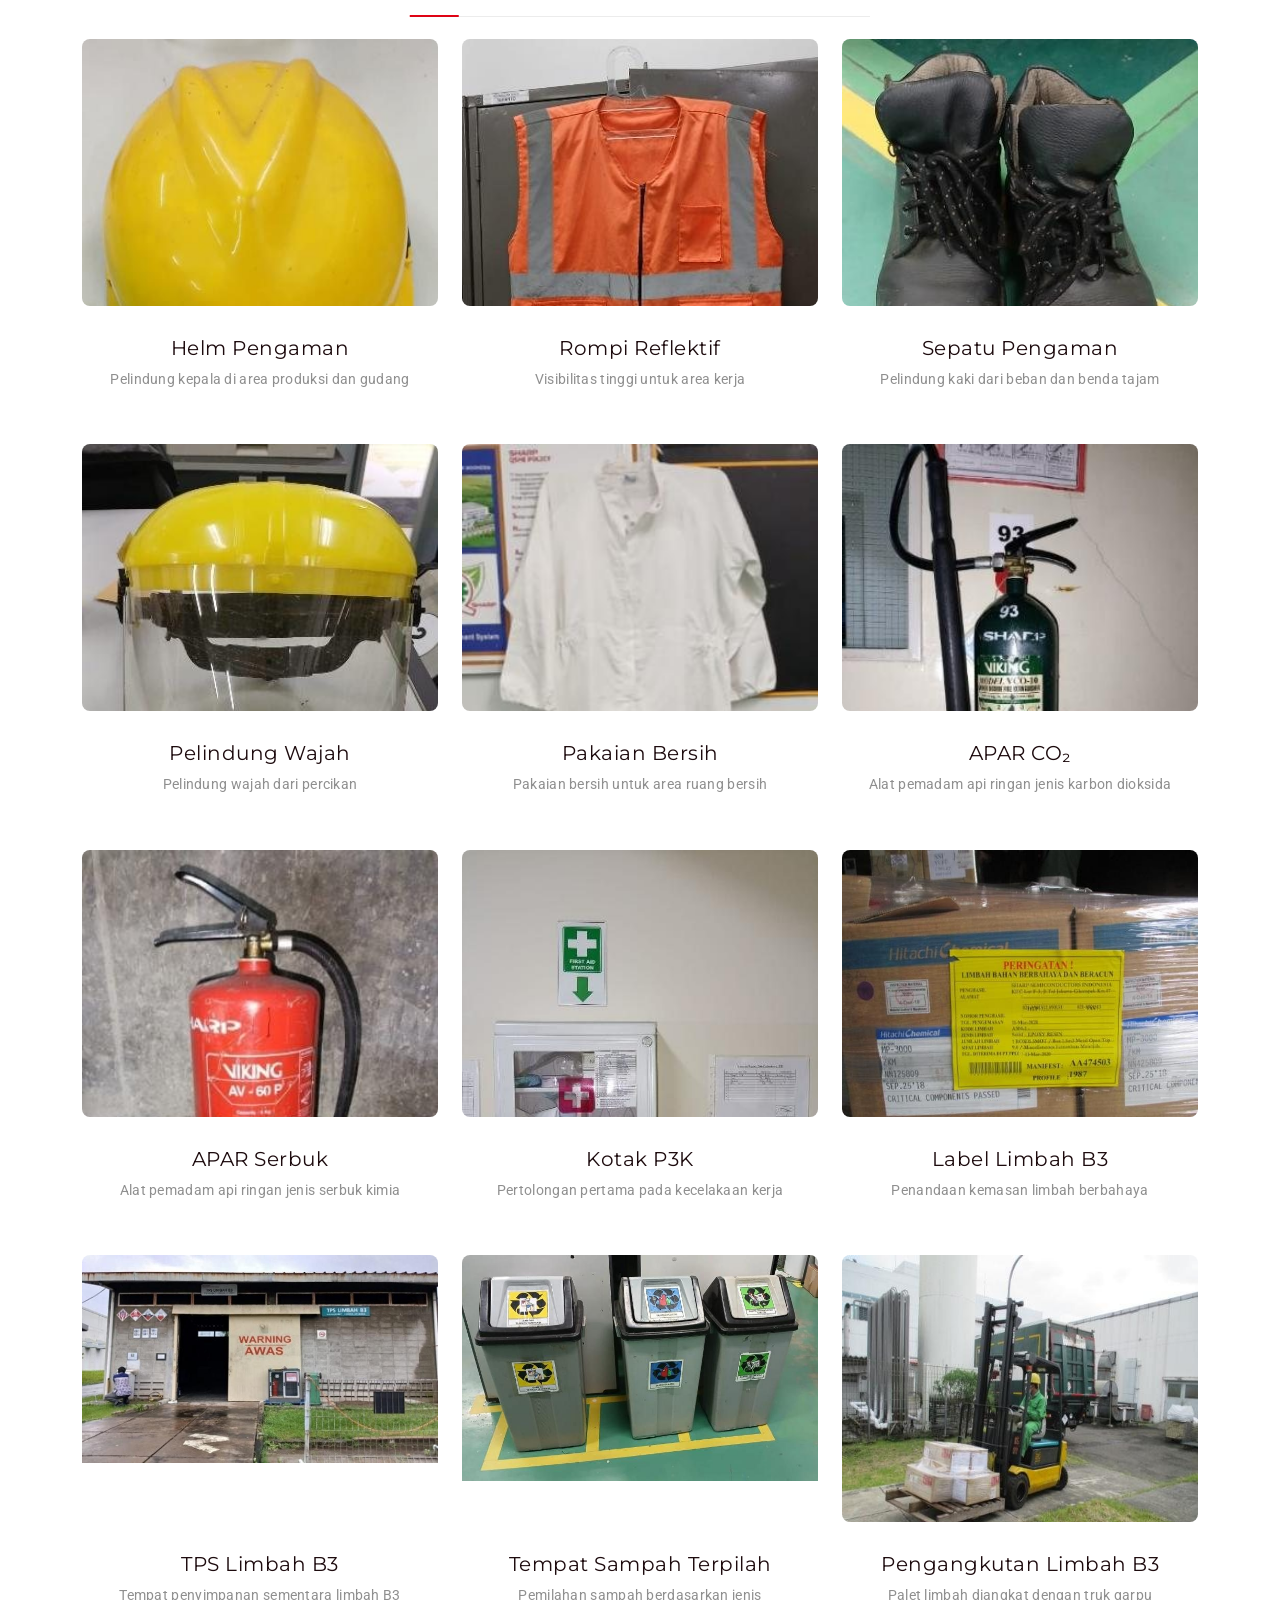
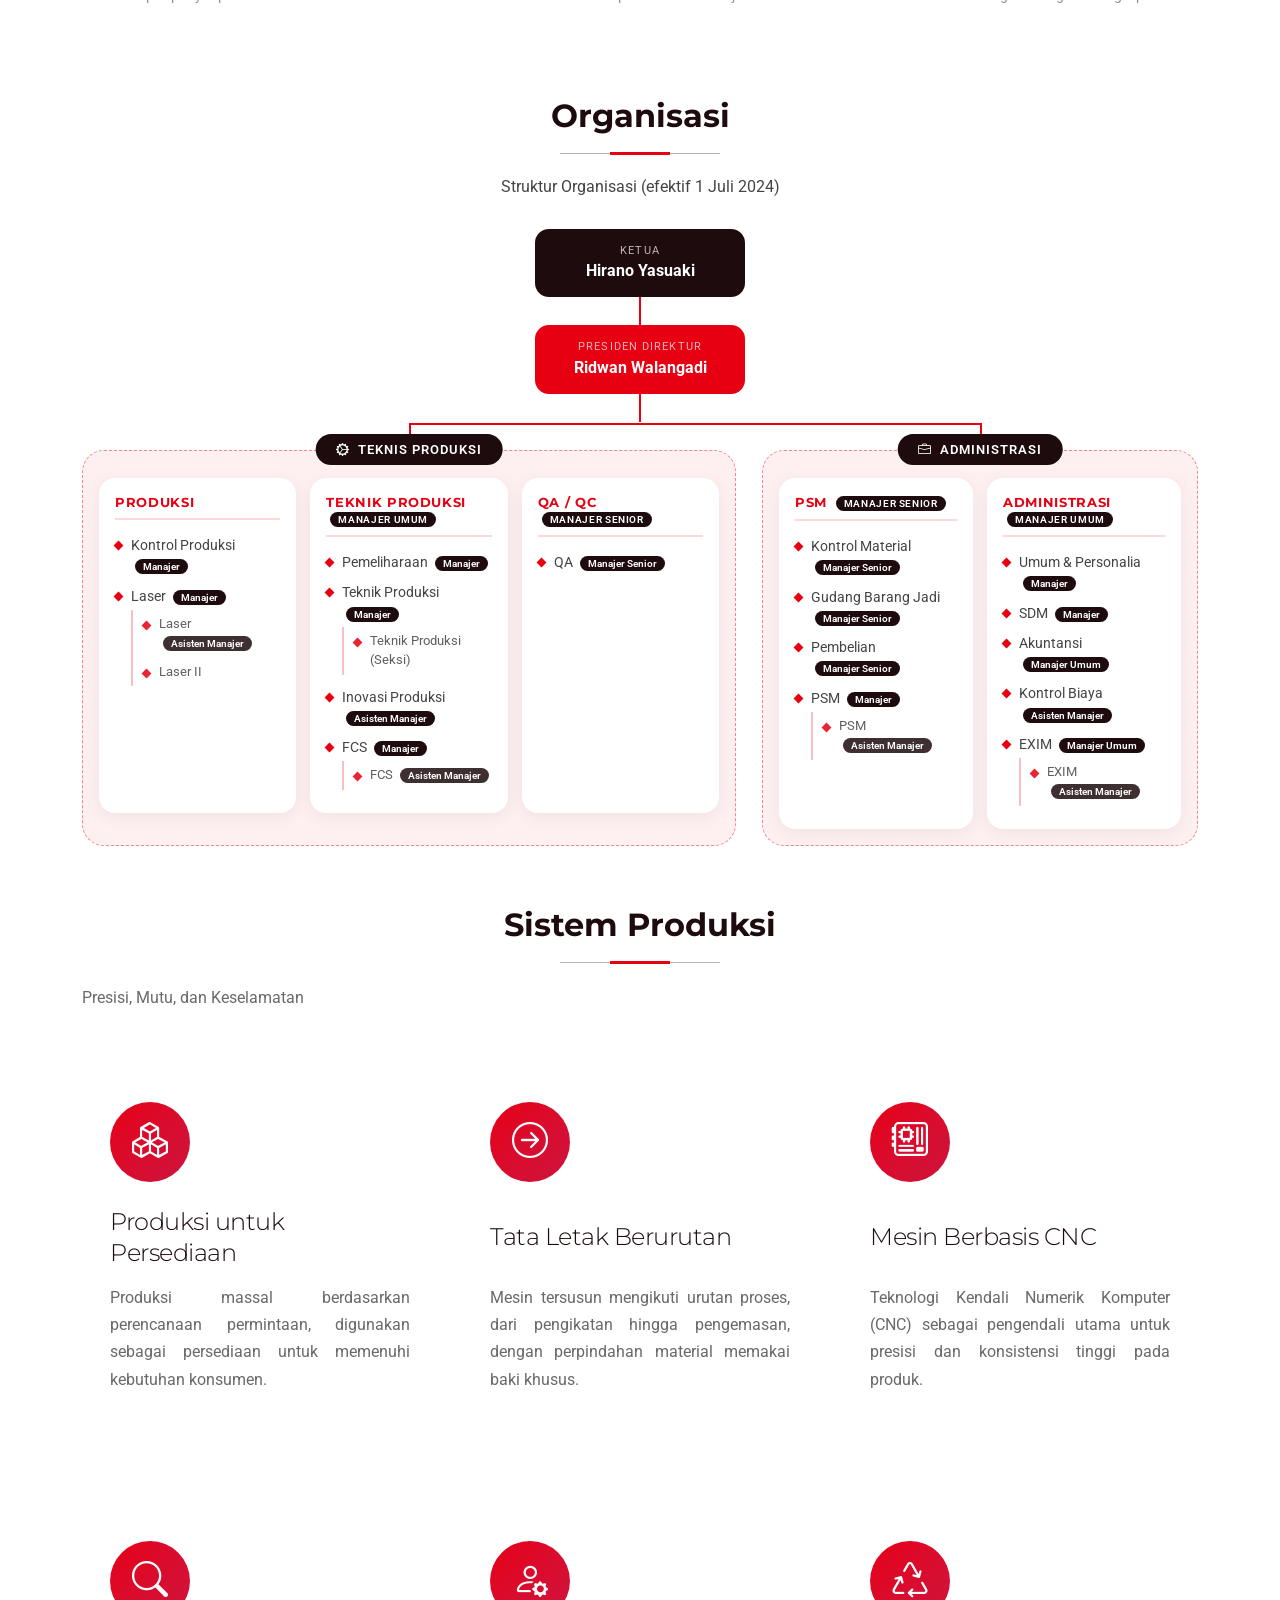
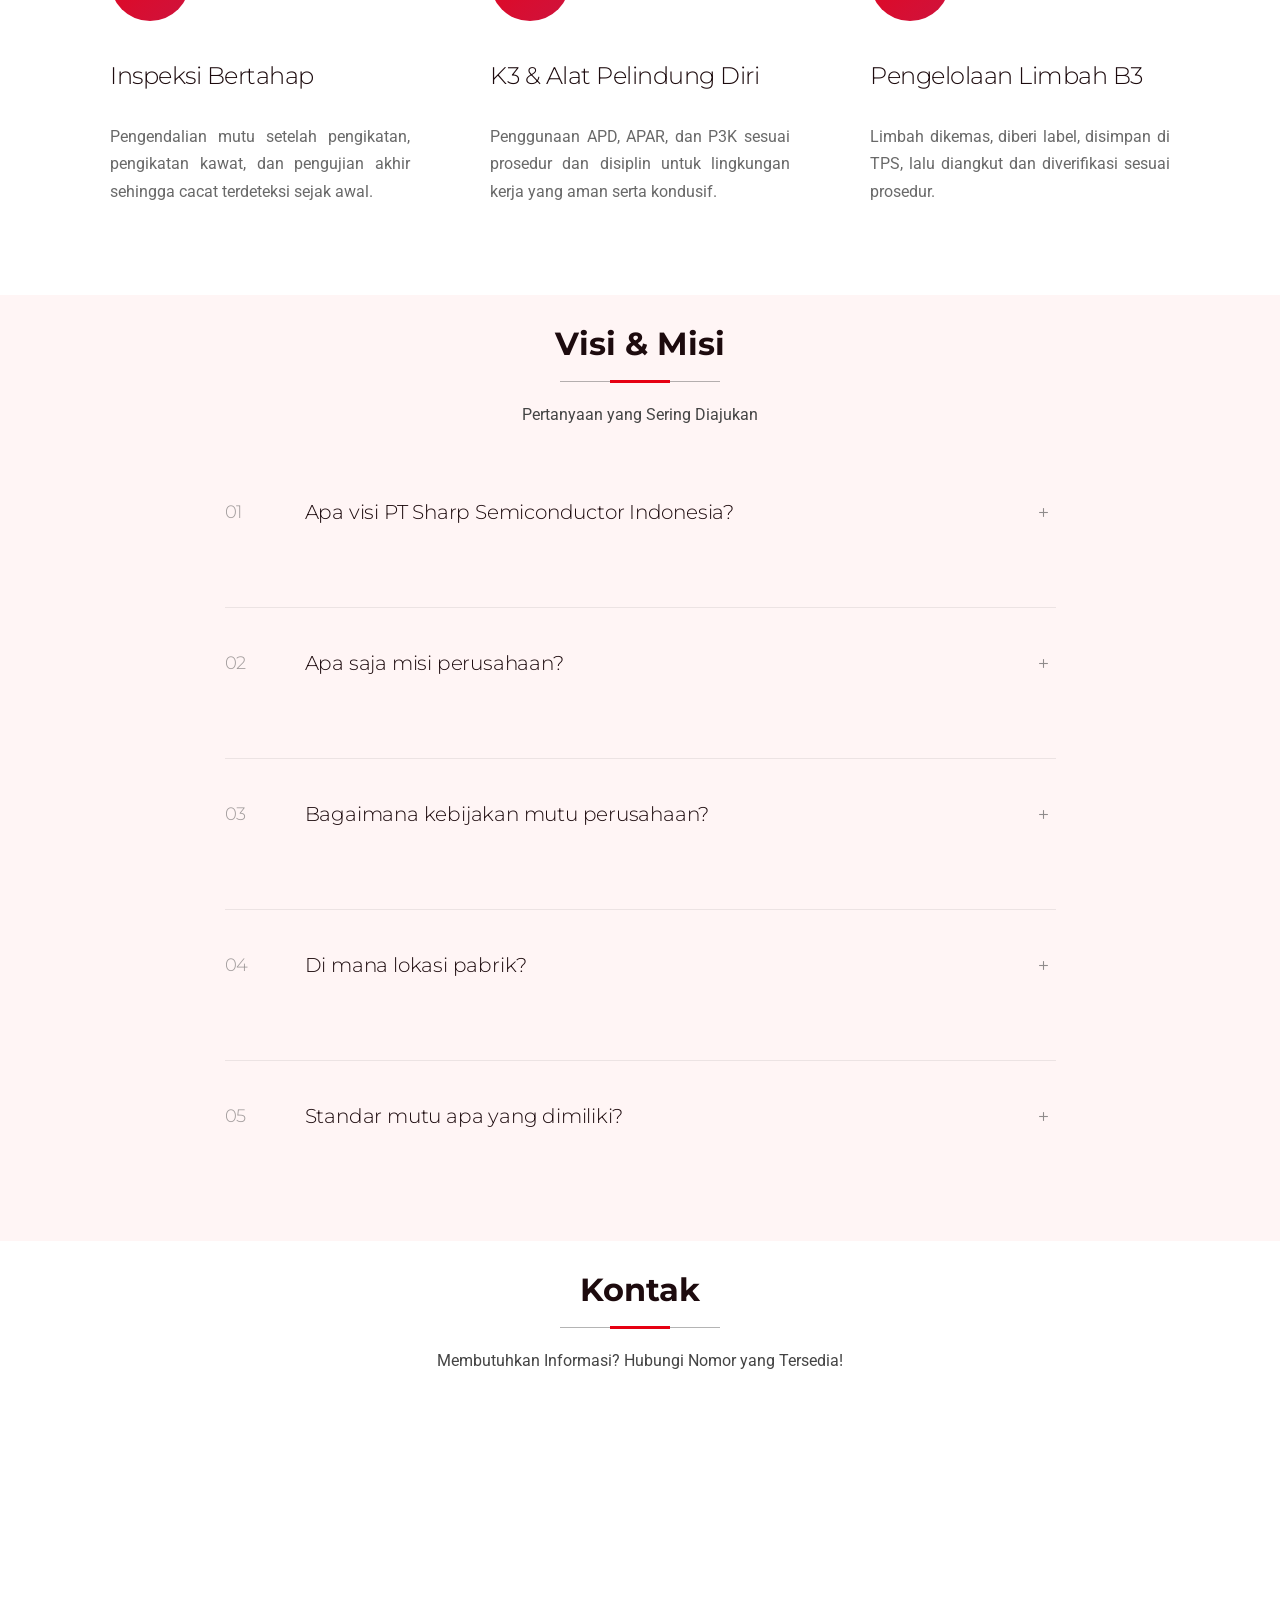
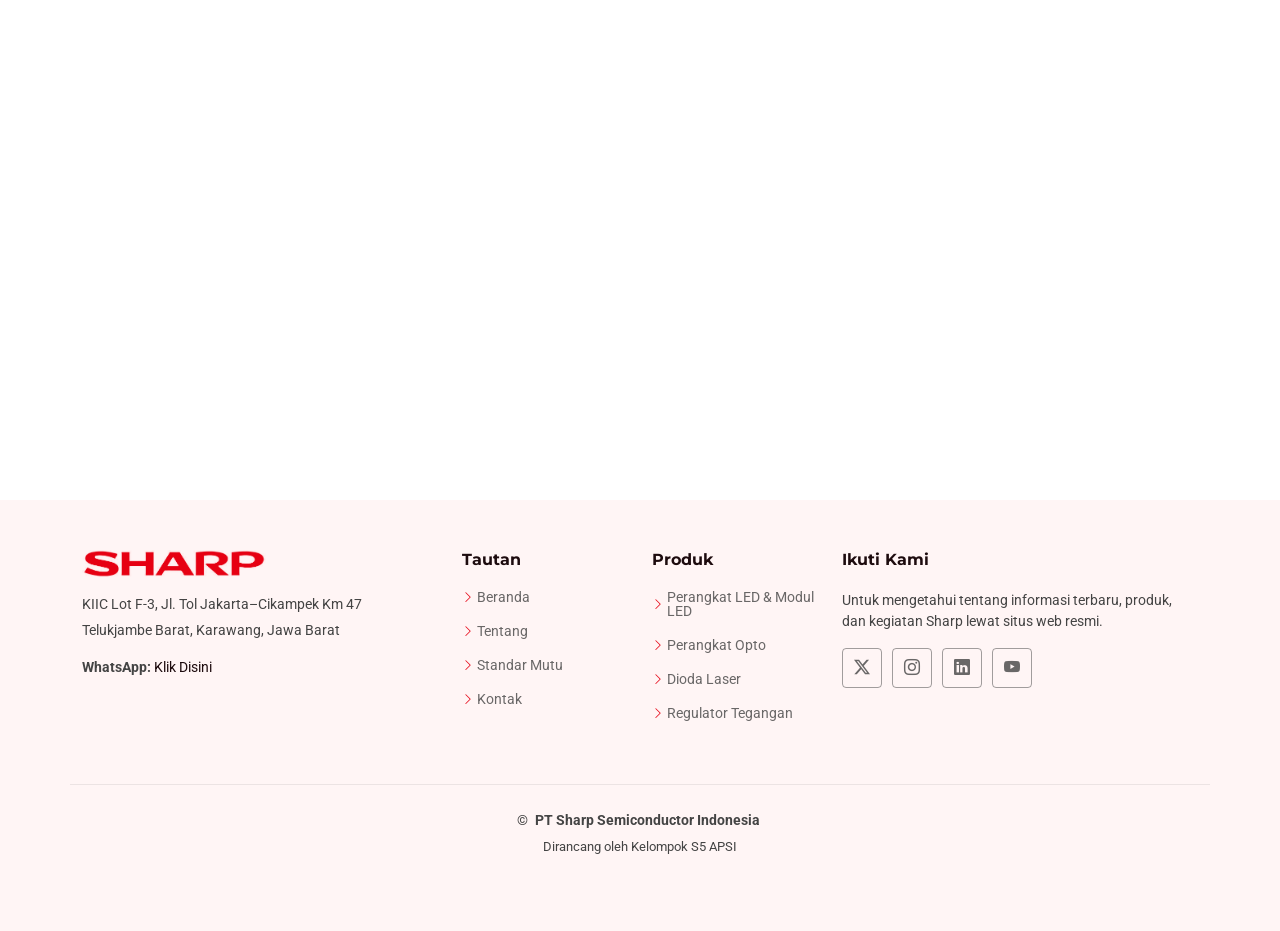
==== commit b6411b61: "Update index.html" ====
--- a/index.html
+++ b/index.html
@@ -850,7 +850,7 @@
           <div class="col-lg-9">
 
             <div class="faq-wrapper">
-              <div class="faq-item faq-active" data-aos="fade-up" data-aos-delay="200">
+              <div class="faq-item" data-aos="fade-up" data-aos-delay="200">
                 <div class="faq-header">
                   <span class="faq-number">01</span>
                   <h4>Apa visi PT Sharp Semiconductor Indonesia?</h4>
